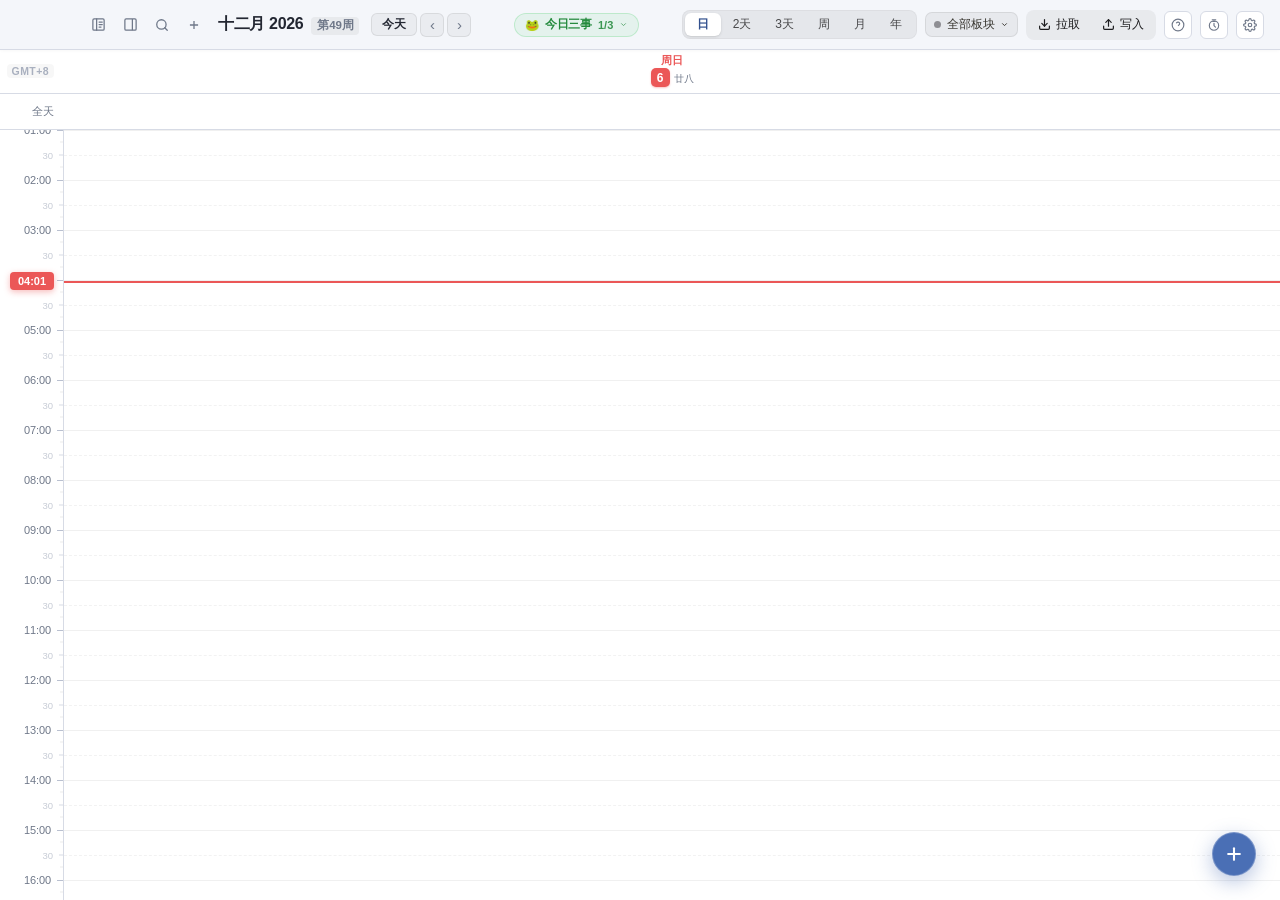
==== mac-app/index.html @ bff5a380 "feat: 重构全景工程：分设 mac-app、mobile-app 与 materials 分类素材库" ====
<!DOCTYPE html>
<html lang="zh-CN">
  <head>
    <meta charset="UTF-8" />
    <meta name="viewport" content="width=device-width, initial-scale=1.0, maximum-scale=1.0, user-scalable=no" />
    <title></title>
    <script>document.title = "";</script>
    <meta name="creative-medium" content="interactive-prototype" />
    <script>
      window.onerror = function(msg, url, line, col, error) {
        var data = { type: 'ERROR', msg: String(msg), url: url, line: line, col: col, stack: error ? error.stack : '' };
        fetch('/api/log', { method: 'POST', headers: {'Content-Type': 'application/json'}, body: JSON.stringify(data) }).catch(function(){});
      };
      console.error = (function(orig) {
        return function() {
          orig.apply(console, arguments);
          var args = Array.prototype.slice.call(arguments).map(function(a) {
            try {
              if (a instanceof Error) return a.message + " " + a.stack;
              return typeof a === 'object' ? JSON.stringify(a) : String(a);
            } catch(e) { return String(a); }
          });
          fetch('/api/log', { method: 'POST', headers: {'Content-Type': 'application/json'}, body: JSON.stringify({ type: 'CONSOLE_ERROR', args: args }) }).catch(function(){});
        };
      })(console.error);
    </script>
    <!-- 应用图标：本地 SVG，离线可用 -->
    <link rel="icon" type="image/svg+xml" href="assets/app-icon.svg" />
    <link rel="apple-touch-icon" href="assets/app-icon.svg" />
    <meta http-equiv="Cache-Control" content="no-cache, no-store, must-revalidate" />
    <meta http-equiv="Pragma" content="no-cache" />
    <meta http-equiv="Expires" content="0" />
    <!-- 离线版：使用系统字体与本地大厂开源 Phosphor 图标库，无需网络 -->
    <link rel="stylesheet" href="lib/phosphor/regular/style.css" />
    <link rel="stylesheet" href="lib/phosphor/bold/style.css" />
    <link rel="stylesheet" href="styles.css?v=20261001_1" />
  </head>
  <body>
    <div id="root">
      <div id="app-boot-loading" style="display:flex;flex-direction:column;align-items:center;justify-content:center;height:100vh;background:#fdfcf9;color:#6f7681;font-family:-apple-system,BlinkMacSystemFont,'PingFang SC','Segoe UI',Roboto,sans-serif;">
        <img src="assets/app-icon.svg" alt="" style="width:56px;height:56px;margin-bottom:12px;" />
        <div style="font-size:13px;font-weight:500;letter-spacing:0.5px;color:#555a64;">年度看板加载中...</div>
      </div>
    </div>

    <script src="lib/react.production.min.js"></script>
    <script src="lib/react-dom.production.min.js"></script>
    <script src="lib/solarlunar.min.js"></script>

    <script src="assets/board_data.js"></script>
    <script src="assets/base-upsert.js"></script>
    <script src="assets/sfx.js"></script>
    <script src="tweaks-panel.js?v=20260929_6"></script>
    <script src="dialog.js?v=20260929_6"></script>

    <script>window.TWEAK_DEFAULTS = {
  "theme": "经典蓝",
  "fontStyle": "苹方 (系统高清)",
  "colorMode": "彩色",
  "weekend": false,
  "density": "紧凑",
  "chipPos": "居中",
  "chipShow": false,
  "missed": true,
  "sfx": true,
  "zen": false,
  "realtimeSync": false
};</script>

    <script>
      /* 构建握手：离线版无需版本自愈，保留占位 */
      window.__EXPECT_BUILD = "offline";
      window.__APP_BUILD = "offline";
    </script>

    <script src="app.js?v=20261001_1"></script>
  </body>
</html>
---- mac-app/lib/phosphor/regular/style.css ----
@font-face {
  font-family: "Phosphor";
  src:
    url("./Phosphor.woff2") format("woff2"),
    url("./Phosphor.woff") format("woff"),
    url("./Phosphor.ttf") format("truetype"),
    url("./Phosphor.svg#Phosphor") format("svg");
  font-weight: normal;
  font-style: normal;
  font-display: block;
}

.ph {
  /* use !important to prevent issues with browser extensions that change fonts */
  font-family: "Phosphor" !important;
  speak: never;
  font-style: normal;
  font-weight: normal;
  font-variant: normal;
  text-transform: none;
  line-height: 1;

  /* Enable Ligatures ================ */
  letter-spacing: 0;
  -webkit-font-feature-settings: "liga";
  -moz-font-feature-settings: "liga=1";
  -moz-font-feature-settings: "liga";
  -ms-font-feature-settings: "liga" 1;
  font-feature-settings: "liga";
  -webkit-font-variant-ligatures: discretionary-ligatures;
  font-variant-ligatures: discretionary-ligatures;

  /* Better Font Rendering =========== */
  -webkit-font-smoothing: antialiased;
  -moz-osx-font-smoothing: grayscale;
}

.ph.ph-acorn:before {
  content: "\eb9a";
}
.ph.ph-address-book:before {
  content: "\e6f8";
}
.ph.ph-address-book-tabs:before {
  content: "\ee4e";
}
.ph.ph-air-traffic-control:before {
  content: "\ecd8";
}
.ph.ph-airplane:before {
  content: "\e002";
}
.ph.ph-airplane-in-flight:before {
  content: "\e4fe";
}
.ph.ph-airplane-landing:before {
  content: "\e502";
}
.ph.ph-airplane-takeoff:before {
  content: "\e504";
}
.ph.ph-airplane-taxiing:before {
  content: "\e500";
}
.ph.ph-airplane-tilt:before {
  content: "\e5d6";
}
.ph.ph-airplay:before {
  content: "\e004";
}
.ph.ph-alarm:before {
  content: "\e006";
}
.ph.ph-alien:before {
  content: "\e8a6";
}
.ph.ph-align-bottom:before {
  content: "\e506";
}
.ph.ph-align-bottom-simple:before {
  content: "\eb0c";
}
.ph.ph-align-center-horizontal:before {
  content: "\e50a";
}
.ph.ph-align-center-horizontal-simple:before {
  content: "\eb0e";
}
.ph.ph-align-center-vertical:before {
  content: "\e50c";
}
.ph.ph-align-center-vertical-simple:before {
  content: "\eb10";
}
.ph.ph-align-left:before {
  content: "\e50e";
}
.ph.ph-align-left-simple:before {
  content: "\eaee";
}
.ph.ph-align-right:before {
  content: "\e510";
}
.ph.ph-align-right-simple:before {
  content: "\eb12";
}
.ph.ph-align-top:before {
  content: "\e512";
}
.ph.ph-align-top-simple:before {
  content: "\eb14";
}
.ph.ph-amazon-logo:before {
  content: "\e96c";
}
.ph.ph-ambulance:before {
  content: "\e572";
}
.ph.ph-anchor:before {
  content: "\e514";
}
.ph.ph-anchor-simple:before {
  content: "\e5d8";
}
.ph.ph-android-logo:before {
  content: "\e008";
}
.ph.ph-angle:before {
  content: "\e7bc";
}
.ph.ph-angular-logo:before {
  content: "\eb80";
}
.ph.ph-aperture:before {
  content: "\e00a";
}
.ph.ph-app-store-logo:before {
  content: "\e974";
}
.ph.ph-app-window:before {
  content: "\e5da";
}
.ph.ph-apple-logo:before {
  content: "\e516";
}
.ph.ph-apple-podcasts-logo:before {
  content: "\eb96";
}
.ph.ph-approximate-equals:before {
  content: "\edaa";
}
.ph.ph-archive:before {
  content: "\e00c";
}
.ph.ph-armchair:before {
  content: "\e012";
}
.ph.ph-arrow-arc-left:before {
  content: "\e014";
}
.ph.ph-arrow-arc-right:before {
  content: "\e016";
}
.ph.ph-arrow-bend-double-up-left:before {
  content: "\e03a";
}
.ph.ph-arrow-bend-double-up-right:before {
  content: "\e03c";
}
.ph.ph-arrow-bend-down-left:before {
  content: "\e018";
}
.ph.ph-arrow-bend-down-right:before {
  content: "\e01a";
}
.ph.ph-arrow-bend-left-down:before {
  content: "\e01c";
}
.ph.ph-arrow-bend-left-up:before {
  content: "\e01e";
}
.ph.ph-arrow-bend-right-down:before {
  content: "\e020";
}
.ph.ph-arrow-bend-right-up:before {
  content: "\e022";
}
.ph.ph-arrow-bend-up-left:before {
  content: "\e024";
}
.ph.ph-arrow-bend-up-right:before {
  content: "\e026";
}
.ph.ph-arrow-circle-down:before {
  content: "\e028";
}
.ph.ph-arrow-circle-down-left:before {
  content: "\e02a";
}
.ph.ph-arrow-circle-down-right:before {
  content: "\e02c";
}
.ph.ph-arrow-circle-left:before {
  content: "\e05a";
}
.ph.ph-arrow-circle-right:before {
  content: "\e02e";
}
.ph.ph-arrow-circle-up:before {
  content: "\e030";
}
.ph.ph-arrow-circle-up-left:before {
  content: "\e032";
}
.ph.ph-arrow-circle-up-right:before {
  content: "\e034";
}
.ph.ph-arrow-clockwise:before {
  content: "\e036";
}
.ph.ph-arrow-counter-clockwise:before {
  content: "\e038";
}
.ph.ph-arrow-down:before {
  content: "\e03e";
}
.ph.ph-arrow-down-left:before {
  content: "\e040";
}
.ph.ph-arrow-down-right:before {
  content: "\e042";
}
.ph.ph-arrow-elbow-down-left:before {
  content: "\e044";
}
.ph.ph-arrow-elbow-down-right:before {
  content: "\e046";
}
.ph.ph-arrow-elbow-left:before {
  content: "\e048";
}
.ph.ph-arrow-elbow-left-down:before {
  content: "\e04a";
}
.ph.ph-arrow-elbow-left-up:before {
  content: "\e04c";
}
.ph.ph-arrow-elbow-right:before {
  content: "\e04e";
}
.ph.ph-arrow-elbow-right-down:before {
  content: "\e050";
}
.ph.ph-arrow-elbow-right-up:before {
  content: "\e052";
}
.ph.ph-arrow-elbow-up-left:before {
  content: "\e054";
}
.ph.ph-arrow-elbow-up-right:before {
  content: "\e056";
}
.ph.ph-arrow-fat-down:before {
  content: "\e518";
}
.ph.ph-arrow-fat-left:before {
  content: "\e51a";
}
.ph.ph-arrow-fat-line-down:before {
  content: "\e51c";
}
.ph.ph-arrow-fat-line-left:before {
  content: "\e51e";
}
.ph.ph-arrow-fat-line-right:before {
  content: "\e520";
}
.ph.ph-arrow-fat-line-up:before {
  content: "\e522";
}
.ph.ph-arrow-fat-lines-down:before {
  content: "\e524";
}
.ph.ph-arrow-fat-lines-left:before {
  content: "\e526";
}
.ph.ph-arrow-fat-lines-right:before {
  content: "\e528";
}
.ph.ph-arrow-fat-lines-up:before {
  content: "\e52a";
}
.ph.ph-arrow-fat-right:before {
  content: "\e52c";
}
.ph.ph-arrow-fat-up:before {
  content: "\e52e";
}
.ph.ph-arrow-left:before {
  content: "\e058";
}
.ph.ph-arrow-line-down:before {
  content: "\e05c";
}
.ph.ph-arrow-line-down-left:before {
  content: "\e05e";
}
.ph.ph-arrow-line-down-right:before {
  content: "\e060";
}
.ph.ph-arrow-line-left:before {
  content: "\e062";
}
.ph.ph-arrow-line-right:before {
  content: "\e064";
}
.ph.ph-arrow-line-up:before {
  content: "\e066";
}
.ph.ph-arrow-line-up-left:before {
  content: "\e068";
}
.ph.ph-arrow-line-up-right:before {
  content: "\e06a";
}
.ph.ph-arrow-right:before {
  content: "\e06c";
}
.ph.ph-arrow-square-down:before {
  content: "\e06e";
}
.ph.ph-arrow-square-down-left:before {
  content: "\e070";
}
.ph.ph-arrow-square-down-right:before {
  content: "\e072";
}
.ph.ph-arrow-square-in:before {
  content: "\e5dc";
}
.ph.ph-arrow-square-left:before {
  content: "\e074";
}
.ph.ph-arrow-square-out:before {
  content: "\e5de";
}
.ph.ph-arrow-square-right:before {
  content: "\e076";
}
.ph.ph-arrow-square-up:before {
  content: "\e078";
}
.ph.ph-arrow-square-up-left:before {
  content: "\e07a";
}
.ph.ph-arrow-square-up-right:before {
  content: "\e07c";
}
.ph.ph-arrow-u-down-left:before {
  content: "\e07e";
}
.ph.ph-arrow-u-down-right:before {
  content: "\e080";
}
.ph.ph-arrow-u-left-down:before {
  content: "\e082";
}
.ph.ph-arrow-u-left-up:before {
  content: "\e084";
}
.ph.ph-arrow-u-right-down:before {
  content: "\e086";
}
.ph.ph-arrow-u-right-up:before {
  content: "\e088";
}
.ph.ph-arrow-u-up-left:before {
  content: "\e08a";
}
.ph.ph-arrow-u-up-right:before {
  content: "\e08c";
}
.ph.ph-arrow-up:before {
  content: "\e08e";
}
.ph.ph-arrow-up-left:before {
  content: "\e090";
}
.ph.ph-arrow-up-right:before {
  content: "\e092";
}
.ph.ph-arrows-clockwise:before {
  content: "\e094";
}
.ph.ph-arrows-counter-clockwise:before {
  content: "\e096";
}
.ph.ph-arrows-down-up:before {
  content: "\e098";
}
.ph.ph-arrows-horizontal:before {
  content: "\eb06";
}
.ph.ph-arrows-in:before {
  content: "\e09a";
}
.ph.ph-arrows-in-cardinal:before {
  content: "\e09c";
}
.ph.ph-arrows-in-line-horizontal:before {
  content: "\e530";
}
.ph.ph-arrows-in-line-vertical:before {
  content: "\e532";
}
.ph.ph-arrows-in-simple:before {
  content: "\e09e";
}
.ph.ph-arrows-left-right:before {
  content: "\e0a0";
}
.ph.ph-arrows-merge:before {
  content: "\ed3e";
}
.ph.ph-arrows-out:before {
  content: "\e0a2";
}
.ph.ph-arrows-out-cardinal:before {
  content: "\e0a4";
}
.ph.ph-arrows-out-line-horizontal:before {
  content: "\e534";
}
.ph.ph-arrows-out-line-vertical:before {
  content: "\e536";
}
.ph.ph-arrows-out-simple:before {
  content: "\e0a6";
}
.ph.ph-arrows-split:before {
  content: "\ed3c";
}
.ph.ph-arrows-vertical:before {
  content: "\eb04";
}
.ph.ph-article:before {
  content: "\e0a8";
}
.ph.ph-article-medium:before {
  content: "\e5e0";
}
.ph.ph-article-ny-times:before {
  content: "\e5e2";
}
.ph.ph-asclepius:before {
  content: "\ee34";
}
.ph.ph-caduceus:before {
  content: "\ee34";
}
.ph.ph-asterisk:before {
  content: "\e0aa";
}
.ph.ph-asterisk-simple:before {
  content: "\e832";
}
.ph.ph-at:before {
  content: "\e0ac";
}
.ph.ph-atom:before {
  content: "\e5e4";
}
.ph.ph-avocado:before {
  content: "\ee04";
}
.ph.ph-axe:before {
  content: "\e9fc";
}
.ph.ph-baby:before {
  content: "\e774";
}
.ph.ph-baby-carriage:before {
  content: "\e818";
}
.ph.ph-backpack:before {
  content: "\e922";
}
.ph.ph-backspace:before {
  content: "\e0ae";
}
.ph.ph-bag:before {
  content: "\e0b0";
}
.ph.ph-bag-simple:before {
  content: "\e5e6";
}
.ph.ph-balloon:before {
  content: "\e76c";
}
.ph.ph-bandaids:before {
  content: "\e0b2";
}
.ph.ph-bank:before {
  content: "\e0b4";
}
.ph.ph-barbell:before {
  content: "\e0b6";
}
.ph.ph-barcode:before {
  content: "\e0b8";
}
.ph.ph-barn:before {
  content: "\ec72";
}
.ph.ph-barricade:before {
  content: "\e948";
}
.ph.ph-baseball:before {
  content: "\e71a";
}
.ph.ph-baseball-cap:before {
  content: "\ea28";
}
.ph.ph-baseball-helmet:before {
  content: "\ee4a";
}
.ph.ph-basket:before {
  content: "\e964";
}
.ph.ph-basketball:before {
  content: "\e724";
}
.ph.ph-bathtub:before {
  content: "\e81e";
}
.ph.ph-battery-charging:before {
  content: "\e0ba";
}
.ph.ph-battery-charging-vertical:before {
  content: "\e0bc";
}
.ph.ph-battery-empty:before {
  content: "\e0be";
}
.ph.ph-battery-full:before {
  content: "\e0c0";
}
.ph.ph-battery-high:before {
  content: "\e0c2";
}
.ph.ph-battery-low:before {
  content: "\e0c4";
}
.ph.ph-battery-medium:before {
  content: "\e0c6";
}
.ph.ph-battery-plus:before {
  content: "\e808";
}
.ph.ph-battery-plus-vertical:before {
  content: "\ec50";
}
.ph.ph-battery-vertical-empty:before {
  content: "\e7c6";
}
.ph.ph-battery-vertical-full:before {
  content: "\e7c4";
}
.ph.ph-battery-vertical-high:before {
  content: "\e7c2";
}
.ph.ph-battery-vertical-low:before {
  content: "\e7be";
}
.ph.ph-battery-vertical-medium:before {
  content: "\e7c0";
}
.ph.ph-battery-warning:before {
  content: "\e0c8";
}
.ph.ph-battery-warning-vertical:before {
  content: "\e0ca";
}
.ph.ph-beach-ball:before {
  content: "\ed24";
}
.ph.ph-beanie:before {
  content: "\ea2a";
}
.ph.ph-bed:before {
  content: "\e0cc";
}
.ph.ph-beer-bottle:before {
  content: "\e7b0";
}
.ph.ph-beer-stein:before {
  content: "\eb62";
}
.ph.ph-behance-logo:before {
  content: "\e7f4";
}
.ph.ph-bell:before {
  content: "\e0ce";
}
.ph.ph-bell-ringing:before {
  content: "\e5e8";
}
.ph.ph-bell-simple:before {
  content: "\e0d0";
}
.ph.ph-bell-simple-ringing:before {
  content: "\e5ea";
}
.ph.ph-bell-simple-slash:before {
  content: "\e0d2";
}
.ph.ph-bell-simple-z:before {
  content: "\e5ec";
}
.ph.ph-bell-slash:before {
  content: "\e0d4";
}
.ph.ph-bell-z:before {
  content: "\e5ee";
}
.ph.ph-belt:before {
  content: "\ea2c";
}
.ph.ph-bezier-curve:before {
  content: "\eb00";
}
.ph.ph-bicycle:before {
  content: "\e0d6";
}
.ph.ph-binary:before {
  content: "\ee60";
}
.ph.ph-binoculars:before {
  content: "\ea64";
}
.ph.ph-biohazard:before {
  content: "\e9e0";
}
.ph.ph-bird:before {
  content: "\e72c";
}
.ph.ph-blueprint:before {
  content: "\eda0";
}
.ph.ph-bluetooth:before {
  content: "\e0da";
}
.ph.ph-bluetooth-connected:before {
  content: "\e0dc";
}
.ph.ph-bluetooth-slash:before {
  content: "\e0de";
}
.ph.ph-bluetooth-x:before {
  content: "\e0e0";
}
.ph.ph-boat:before {
  content: "\e786";
}
.ph.ph-bomb:before {
  content: "\ee0a";
}
.ph.ph-bone:before {
  content: "\e7f2";
}
.ph.ph-book:before {
  content: "\e0e2";
}
.ph.ph-book-bookmark:before {
  content: "\e0e4";
}
.ph.ph-book-open:before {
  content: "\e0e6";
}
.ph.ph-book-open-text:before {
  content: "\e8f2";
}
.ph.ph-book-open-user:before {
  content: "\ede0";
}
.ph.ph-bookmark:before {
  content: "\e0e8";
}
.ph.ph-bookmark-simple:before {
  content: "\e0ea";
}
.ph.ph-bookmarks:before {
  content: "\e0ec";
}
.ph.ph-bookmarks-simple:before {
  content: "\e5f0";
}
.ph.ph-books:before {
  content: "\e758";
}
.ph.ph-boot:before {
  content: "\ecca";
}
.ph.ph-boules:before {
  content: "\e722";
}
.ph.ph-bounding-box:before {
  content: "\e6ce";
}
.ph.ph-bowl-food:before {
  content: "\eaa4";
}
.ph.ph-bowl-steam:before {
  content: "\e8e4";
}
.ph.ph-bowling-ball:before {
  content: "\ea34";
}
.ph.ph-box-arrow-down:before {
  content: "\e00e";
}
.ph.ph-archive-box:before {
  content: "\e00e";
}
.ph.ph-box-arrow-up:before {
  content: "\ee54";
}
.ph.ph-boxing-glove:before {
  content: "\ea36";
}
.ph.ph-brackets-angle:before {
  content: "\e862";
}
.ph.ph-brackets-curly:before {
  content: "\e860";
}
.ph.ph-brackets-round:before {
  content: "\e864";
}
.ph.ph-brackets-square:before {
  content: "\e85e";
}
.ph.ph-brain:before {
  content: "\e74e";
}
.ph.ph-brandy:before {
  content: "\e6b4";
}
.ph.ph-bread:before {
  content: "\e81c";
}
.ph.ph-bridge:before {
  content: "\ea68";
}
.ph.ph-briefcase:before {
  content: "\e0ee";
}
.ph.ph-briefcase-metal:before {
  content: "\e5f2";
}
.ph.ph-broadcast:before {
  content: "\e0f2";
}
.ph.ph-broom:before {
  content: "\ec54";
}
.ph.ph-browser:before {
  content: "\e0f4";
}
.ph.ph-browsers:before {
  content: "\e0f6";
}
.ph.ph-bug:before {
  content: "\e5f4";
}
.ph.ph-bug-beetle:before {
  content: "\e5f6";
}
.ph.ph-bug-droid:before {
  content: "\e5f8";
}
.ph.ph-building:before {
  content: "\e100";
}
.ph.ph-building-apartment:before {
  content: "\e0fe";
}
.ph.ph-building-office:before {
  content: "\e0ff";
}
.ph.ph-buildings:before {
  content: "\e102";
}
.ph.ph-bulldozer:before {
  content: "\ec6c";
}
.ph.ph-bus:before {
  content: "\e106";
}
.ph.ph-butterfly:before {
  content: "\ea6e";
}
.ph.ph-cable-car:before {
  content: "\e49c";
}
.ph.ph-cactus:before {
  content: "\e918";
}
.ph.ph-cake:before {
  content: "\e780";
}
.ph.ph-calculator:before {
  content: "\e538";
}
.ph.ph-calendar:before {
  content: "\e108";
}
.ph.ph-calendar-blank:before {
  content: "\e10a";
}
.ph.ph-calendar-check:before {
  content: "\e712";
}
.ph.ph-calendar-dot:before {
  content: "\e7b2";
}
.ph.ph-calendar-dots:before {
  content: "\e7b4";
}
.ph.ph-calendar-heart:before {
  content: "\e8b0";
}
.ph.ph-calendar-minus:before {
  content: "\ea14";
}
.ph.ph-calendar-plus:before {
  content: "\e714";
}
.ph.ph-calendar-slash:before {
  content: "\ea12";
}
.ph.ph-calendar-star:before {
  content: "\e8b2";
}
.ph.ph-calendar-x:before {
  content: "\e10c";
}
.ph.ph-call-bell:before {
  content: "\e7de";
}
.ph.ph-camera:before {
  content: "\e10e";
}
.ph.ph-camera-plus:before {
  content: "\ec58";
}
.ph.ph-camera-rotate:before {
  content: "\e7a4";
}
.ph.ph-camera-slash:before {
  content: "\e110";
}
.ph.ph-campfire:before {
  content: "\e9d8";
}
.ph.ph-car:before {
  content: "\e112";
}
.ph.ph-car-battery:before {
  content: "\ee30";
}
.ph.ph-car-profile:before {
  content: "\e8cc";
}
.ph.ph-car-simple:before {
  content: "\e114";
}
.ph.ph-cardholder:before {
  content: "\e5fa";
}
.ph.ph-cards:before {
  content: "\e0f8";
}
.ph.ph-cards-three:before {
  content: "\ee50";
}
.ph.ph-caret-circle-double-down:before {
  content: "\e116";
}
.ph.ph-caret-circle-double-left:before {
  content: "\e118";
}
.ph.ph-caret-circle-double-right:before {
  content: "\e11a";
}
.ph.ph-caret-circle-double-up:before {
  content: "\e11c";
}
.ph.ph-caret-circle-down:before {
  content: "\e11e";
}
.ph.ph-caret-circle-left:before {
  content: "\e120";
}
.ph.ph-caret-circle-right:before {
  content: "\e122";
}
.ph.ph-caret-circle-up:before {
  content: "\e124";
}
.ph.ph-caret-circle-up-down:before {
  content: "\e13e";
}
.ph.ph-caret-double-down:before {
  content: "\e126";
}
.ph.ph-caret-double-left:before {
  content: "\e128";
}
.ph.ph-caret-double-right:before {
  content: "\e12a";
}
.ph.ph-caret-double-up:before {
  content: "\e12c";
}
.ph.ph-caret-down:before {
  content: "\e136";
}
.ph.ph-caret-left:before {
  content: "\e138";
}
.ph.ph-caret-line-down:before {
  content: "\e134";
}
.ph.ph-caret-line-left:before {
  content: "\e132";
}
.ph.ph-caret-line-right:before {
  content: "\e130";
}
.ph.ph-caret-line-up:before {
  content: "\e12e";
}
.ph.ph-caret-right:before {
  content: "\e13a";
}
.ph.ph-caret-up:before {
  content: "\e13c";
}
.ph.ph-caret-up-down:before {
  content: "\e140";
}
.ph.ph-carrot:before {
  content: "\ed38";
}
.ph.ph-cash-register:before {
  content: "\ed80";
}
.ph.ph-cassette-tape:before {
  content: "\ed2e";
}
.ph.ph-castle-turret:before {
  content: "\e9d0";
}
.ph.ph-cat:before {
  content: "\e748";
}
.ph.ph-cell-signal-full:before {
  content: "\e142";
}
.ph.ph-cell-signal-high:before {
  content: "\e144";
}
.ph.ph-cell-signal-low:before {
  content: "\e146";
}
.ph.ph-cell-signal-medium:before {
  content: "\e148";
}
.ph.ph-cell-signal-none:before {
  content: "\e14a";
}
.ph.ph-cell-signal-slash:before {
  content: "\e14c";
}
.ph.ph-cell-signal-x:before {
  content: "\e14e";
}
.ph.ph-cell-tower:before {
  content: "\ebaa";
}
.ph.ph-certificate:before {
  content: "\e766";
}
.ph.ph-chair:before {
  content: "\e950";
}
.ph.ph-chalkboard:before {
  content: "\e5fc";
}
.ph.ph-chalkboard-simple:before {
  content: "\e5fe";
}
.ph.ph-chalkboard-teacher:before {
  content: "\e600";
}
.ph.ph-champagne:before {
  content: "\eaca";
}
.ph.ph-charging-station:before {
  content: "\e8d0";
}
.ph.ph-chart-bar:before {
  content: "\e150";
}
.ph.ph-chart-bar-horizontal:before {
  content: "\e152";
}
.ph.ph-chart-donut:before {
  content: "\eaa6";
}
.ph.ph-chart-line:before {
  content: "\e154";
}
.ph.ph-chart-line-down:before {
  content: "\e8b6";
}
.ph.ph-chart-line-up:before {
  content: "\e156";
}
.ph.ph-chart-pie:before {
  content: "\e158";
}
.ph.ph-chart-pie-slice:before {
  content: "\e15a";
}
.ph.ph-chart-polar:before {
  content: "\eaa8";
}
.ph.ph-chart-scatter:before {
  content: "\eaac";
}
.ph.ph-chat:before {
  content: "\e15c";
}
.ph.ph-chat-centered:before {
  content: "\e160";
}
.ph.ph-chat-centered-dots:before {
  content: "\e164";
}
.ph.ph-chat-centered-slash:before {
  content: "\e162";
}
.ph.ph-chat-centered-text:before {
  content: "\e166";
}
.ph.ph-chat-circle:before {
  content: "\e168";
}
.ph.ph-chat-circle-dots:before {
  content: "\e16c";
}
.ph.ph-chat-circle-slash:before {
  content: "\e16a";
}
.ph.ph-chat-circle-text:before {
  content: "\e16e";
}
.ph.ph-chat-dots:before {
  content: "\e170";
}
.ph.ph-chat-slash:before {
  content: "\e15e";
}
.ph.ph-chat-teardrop:before {
  content: "\e172";
}
.ph.ph-chat-teardrop-dots:before {
  content: "\e176";
}
.ph.ph-chat-teardrop-slash:before {
  content: "\e174";
}
.ph.ph-chat-teardrop-text:before {
  content: "\e178";
}
.ph.ph-chat-text:before {
  content: "\e17a";
}
.ph.ph-chats:before {
  content: "\e17c";
}
.ph.ph-chats-circle:before {
  content: "\e17e";
}
.ph.ph-chats-teardrop:before {
  content: "\e180";
}
.ph.ph-check:before {
  content: "\e182";
}
.ph.ph-check-circle:before {
  content: "\e184";
}
.ph.ph-check-fat:before {
  content: "\eba6";
}
.ph.ph-check-square:before {
  content: "\e186";
}
.ph.ph-check-square-offset:before {
  content: "\e188";
}
.ph.ph-checkerboard:before {
  content: "\e8c4";
}
.ph.ph-checks:before {
  content: "\e53a";
}
.ph.ph-cheers:before {
  content: "\ea4a";
}
.ph.ph-cheese:before {
  content: "\e9fe";
}
.ph.ph-chef-hat:before {
  content: "\ed8e";
}
.ph.ph-cherries:before {
  content: "\e830";
}
.ph.ph-church:before {
  content: "\ecea";
}
.ph.ph-cigarette:before {
  content: "\ed90";
}
.ph.ph-cigarette-slash:before {
  content: "\ed92";
}
.ph.ph-circle:before {
  content: "\e18a";
}
.ph.ph-circle-dashed:before {
  content: "\e602";
}
.ph.ph-circle-half:before {
  content: "\e18c";
}
.ph.ph-circle-half-tilt:before {
  content: "\e18e";
}
.ph.ph-circle-notch:before {
  content: "\eb44";
}
.ph.ph-circles-four:before {
  content: "\e190";
}
.ph.ph-circles-three:before {
  content: "\e192";
}
.ph.ph-circles-three-plus:before {
  content: "\e194";
}
.ph.ph-circuitry:before {
  content: "\e9c2";
}
.ph.ph-city:before {
  content: "\ea6a";
}
.ph.ph-clipboard:before {
  content: "\e196";
}
.ph.ph-clipboard-text:before {
  content: "\e198";
}
.ph.ph-clock:before {
  content: "\e19a";
}
.ph.ph-clock-afternoon:before {
  content: "\e19c";
}
.ph.ph-clock-clockwise:before {
  content: "\e19e";
}
.ph.ph-clock-countdown:before {
  content: "\ed2c";
}
.ph.ph-clock-counter-clockwise:before {
  content: "\e1a0";
}
.ph.ph-clock-user:before {
  content: "\edec";
}
.ph.ph-closed-captioning:before {
  content: "\e1a4";
}
.ph.ph-cloud:before {
  content: "\e1aa";
}
.ph.ph-cloud-arrow-down:before {
  content: "\e1ac";
}
.ph.ph-cloud-arrow-up:before {
  content: "\e1ae";
}
.ph.ph-cloud-check:before {
  content: "\e1b0";
}
.ph.ph-cloud-fog:before {
  content: "\e53c";
}
.ph.ph-cloud-lightning:before {
  content: "\e1b2";
}
.ph.ph-cloud-moon:before {
  content: "\e53e";
}
.ph.ph-cloud-rain:before {
  content: "\e1b4";
}
.ph.ph-cloud-slash:before {
  content: "\e1b6";
}
.ph.ph-cloud-snow:before {
  content: "\e1b8";
}
.ph.ph-cloud-sun:before {
  content: "\e540";
}
.ph.ph-cloud-warning:before {
  content: "\ea98";
}
.ph.ph-cloud-x:before {
  content: "\ea96";
}
.ph.ph-clover:before {
  content: "\edc8";
}
.ph.ph-club:before {
  content: "\e1ba";
}
.ph.ph-coat-hanger:before {
  content: "\e7fe";
}
.ph.ph-coda-logo:before {
  content: "\e7ce";
}
.ph.ph-code:before {
  content: "\e1bc";
}
.ph.ph-code-block:before {
  content: "\eafe";
}
.ph.ph-code-simple:before {
  content: "\e1be";
}
.ph.ph-codepen-logo:before {
  content: "\e978";
}
.ph.ph-codesandbox-logo:before {
  content: "\ea06";
}
.ph.ph-coffee:before {
  content: "\e1c2";
}
.ph.ph-coffee-bean:before {
  content: "\e1c0";
}
.ph.ph-coin:before {
  content: "\e60e";
}
.ph.ph-coin-vertical:before {
  content: "\eb48";
}
.ph.ph-coins:before {
  content: "\e78e";
}
.ph.ph-columns:before {
  content: "\e546";
}
.ph.ph-columns-plus-left:before {
  content: "\e544";
}
.ph.ph-columns-plus-right:before {
  content: "\e542";
}
.ph.ph-command:before {
  content: "\e1c4";
}
.ph.ph-compass:before {
  content: "\e1c8";
}
.ph.ph-compass-rose:before {
  content: "\e1c6";
}
.ph.ph-compass-tool:before {
  content: "\ea0e";
}
.ph.ph-computer-tower:before {
  content: "\e548";
}
.ph.ph-confetti:before {
  content: "\e81a";
}
.ph.ph-contactless-payment:before {
  content: "\ed42";
}
.ph.ph-control:before {
  content: "\eca6";
}
.ph.ph-cookie:before {
  content: "\e6ca";
}
.ph.ph-cooking-pot:before {
  content: "\e764";
}
.ph.ph-copy:before {
  content: "\e1ca";
}
.ph.ph-copy-simple:before {
  content: "\e1cc";
}
.ph.ph-copyleft:before {
  content: "\e86a";
}
.ph.ph-copyright:before {
  content: "\e54a";
}
.ph.ph-corners-in:before {
  content: "\e1ce";
}
.ph.ph-corners-out:before {
  content: "\e1d0";
}
.ph.ph-couch:before {
  content: "\e7f6";
}
.ph.ph-court-basketball:before {
  content: "\ee36";
}
.ph.ph-cow:before {
  content: "\eabe";
}
.ph.ph-cowboy-hat:before {
  content: "\ed12";
}
.ph.ph-cpu:before {
  content: "\e610";
}
.ph.ph-crane:before {
  content: "\ed48";
}
.ph.ph-crane-tower:before {
  content: "\ed49";
}
.ph.ph-credit-card:before {
  content: "\e1d2";
}
.ph.ph-cricket:before {
  content: "\ee12";
}
.ph.ph-crop:before {
  content: "\e1d4";
}
.ph.ph-cross:before {
  content: "\e8a0";
}
.ph.ph-crosshair:before {
  content: "\e1d6";
}
.ph.ph-crosshair-simple:before {
  content: "\e1d8";
}
.ph.ph-crown:before {
  content: "\e614";
}
.ph.ph-crown-cross:before {
  content: "\ee5e";
}
.ph.ph-crown-simple:before {
  content: "\e616";
}
.ph.ph-cube:before {
  content: "\e1da";
}
.ph.ph-cube-focus:before {
  content: "\ed0a";
}
.ph.ph-cube-transparent:before {
  content: "\ec7c";
}
.ph.ph-currency-btc:before {
  content: "\e618";
}
.ph.ph-currency-circle-dollar:before {
  content: "\e54c";
}
.ph.ph-currency-cny:before {
  content: "\e54e";
}
.ph.ph-currency-dollar:before {
  content: "\e550";
}
.ph.ph-currency-dollar-simple:before {
  content: "\e552";
}
.ph.ph-currency-eth:before {
  content: "\eada";
}
.ph.ph-currency-eur:before {
  content: "\e554";
}
.ph.ph-currency-gbp:before {
  content: "\e556";
}
.ph.ph-currency-inr:before {
  content: "\e558";
}
.ph.ph-currency-jpy:before {
  content: "\e55a";
}
.ph.ph-currency-krw:before {
  content: "\e55c";
}
.ph.ph-currency-kzt:before {
  content: "\ec4c";
}
.ph.ph-currency-ngn:before {
  content: "\eb52";
}
.ph.ph-currency-rub:before {
  content: "\e55e";
}
.ph.ph-cursor:before {
  content: "\e1dc";
}
.ph.ph-cursor-click:before {
  content: "\e7c8";
}
.ph.ph-cursor-text:before {
  content: "\e7d8";
}
.ph.ph-cylinder:before {
  content: "\e8fc";
}
.ph.ph-database:before {
  content: "\e1de";
}
.ph.ph-desk:before {
  content: "\ed16";
}
.ph.ph-desktop:before {
  content: "\e560";
}
.ph.ph-desktop-tower:before {
  content: "\e562";
}
.ph.ph-detective:before {
  content: "\e83e";
}
.ph.ph-dev-to-logo:before {
  content: "\ed0e";
}
.ph.ph-device-mobile:before {
  content: "\e1e0";
}
.ph.ph-device-mobile-camera:before {
  content: "\e1e2";
}
.ph.ph-device-mobile-slash:before {
  content: "\ee46";
}
.ph.ph-device-mobile-speaker:before {
  content: "\e1e4";
}
.ph.ph-device-rotate:before {
  content: "\edf2";
}
.ph.ph-device-tablet:before {
  content: "\e1e6";
}
.ph.ph-device-tablet-camera:before {
  content: "\e1e8";
}
.ph.ph-device-tablet-speaker:before {
  content: "\e1ea";
}
.ph.ph-devices:before {
  content: "\eba4";
}
.ph.ph-diamond:before {
  content: "\e1ec";
}
.ph.ph-diamonds-four:before {
  content: "\e8f4";
}
.ph.ph-dice-five:before {
  content: "\e1ee";
}
.ph.ph-dice-four:before {
  content: "\e1f0";
}
.ph.ph-dice-one:before {
  content: "\e1f2";
}
.ph.ph-dice-six:before {
  content: "\e1f4";
}
.ph.ph-dice-three:before {
  content: "\e1f6";
}
.ph.ph-dice-two:before {
  content: "\e1f8";
}
.ph.ph-disc:before {
  content: "\e564";
}
.ph.ph-disco-ball:before {
  content: "\ed98";
}
.ph.ph-discord-logo:before {
  content: "\e61a";
}
.ph.ph-divide:before {
  content: "\e1fa";
}
.ph.ph-dna:before {
  content: "\e924";
}
.ph.ph-dog:before {
  content: "\e74a";
}
.ph.ph-door:before {
  content: "\e61c";
}
.ph.ph-door-open:before {
  content: "\e7e6";
}
.ph.ph-dot:before {
  content: "\ecde";
}
.ph.ph-dot-outline:before {
  content: "\ece0";
}
.ph.ph-dots-nine:before {
  content: "\e1fc";
}
.ph.ph-dots-six:before {
  content: "\e794";
}
.ph.ph-dots-six-vertical:before {
  content: "\eae2";
}
.ph.ph-dots-three:before {
  content: "\e1fe";
}
.ph.ph-dots-three-circle:before {
  content: "\e200";
}
.ph.ph-dots-three-circle-vertical:before {
  content: "\e202";
}
.ph.ph-dots-three-outline:before {
  content: "\e204";
}
.ph.ph-dots-three-outline-vertical:before {
  content: "\e206";
}
.ph.ph-dots-three-vertical:before {
  content: "\e208";
}
.ph.ph-download:before {
  content: "\e20a";
}
.ph.ph-download-simple:before {
  content: "\e20c";
}
.ph.ph-dress:before {
  content: "\ea7e";
}
.ph.ph-dresser:before {
  content: "\e94e";
}
.ph.ph-dribbble-logo:before {
  content: "\e20e";
}
.ph.ph-drone:before {
  content: "\ed74";
}
.ph.ph-drop:before {
  content: "\e210";
}
.ph.ph-drop-half:before {
  content: "\e566";
}
.ph.ph-drop-half-bottom:before {
  content: "\eb40";
}
.ph.ph-drop-simple:before {
  content: "\ee32";
}
.ph.ph-drop-slash:before {
  content: "\e954";
}
.ph.ph-dropbox-logo:before {
  content: "\e7d0";
}
.ph.ph-ear:before {
  content: "\e70c";
}
.ph.ph-ear-slash:before {
  content: "\e70e";
}
.ph.ph-egg:before {
  content: "\e812";
}
.ph.ph-egg-crack:before {
  content: "\eb64";
}
.ph.ph-eject:before {
  content: "\e212";
}
.ph.ph-eject-simple:before {
  content: "\e6ae";
}
.ph.ph-elevator:before {
  content: "\ecc0";
}
.ph.ph-empty:before {
  content: "\edbc";
}
.ph.ph-engine:before {
  content: "\ea80";
}
.ph.ph-envelope:before {
  content: "\e214";
}
.ph.ph-envelope-open:before {
  content: "\e216";
}
.ph.ph-envelope-simple:before {
  content: "\e218";
}
.ph.ph-envelope-simple-open:before {
  content: "\e21a";
}
.ph.ph-equalizer:before {
  content: "\ebbc";
}
.ph.ph-equals:before {
  content: "\e21c";
}
.ph.ph-eraser:before {
  content: "\e21e";
}
.ph.ph-escalator-down:before {
  content: "\ecba";
}
.ph.ph-escalator-up:before {
  content: "\ecbc";
}
.ph.ph-exam:before {
  content: "\e742";
}
.ph.ph-exclamation-mark:before {
  content: "\ee44";
}
.ph.ph-exclude:before {
  content: "\e882";
}
.ph.ph-exclude-square:before {
  content: "\e880";
}
.ph.ph-export:before {
  content: "\eaf0";
}
.ph.ph-eye:before {
  content: "\e220";
}
.ph.ph-eye-closed:before {
  content: "\e222";
}
.ph.ph-eye-slash:before {
  content: "\e224";
}
.ph.ph-eyedropper:before {
  content: "\e568";
}
.ph.ph-eyedropper-sample:before {
  content: "\eac4";
}
.ph.ph-eyeglasses:before {
  content: "\e7ba";
}
.ph.ph-eyes:before {
  content: "\ee5c";
}
.ph.ph-face-mask:before {
  content: "\e56a";
}
.ph.ph-facebook-logo:before {
  content: "\e226";
}
.ph.ph-factory:before {
  content: "\e760";
}
.ph.ph-faders:before {
  content: "\e228";
}
.ph.ph-faders-horizontal:before {
  content: "\e22a";
}
.ph.ph-fallout-shelter:before {
  content: "\e9de";
}
.ph.ph-fan:before {
  content: "\e9f2";
}
.ph.ph-farm:before {
  content: "\ec70";
}
.ph.ph-fast-forward:before {
  content: "\e6a6";
}
.ph.ph-fast-forward-circle:before {
  content: "\e22c";
}
.ph.ph-feather:before {
  content: "\e9c0";
}
.ph.ph-fediverse-logo:before {
  content: "\ed66";
}
.ph.ph-figma-logo:before {
  content: "\e22e";
}
.ph.ph-file:before {
  content: "\e230";
}
.ph.ph-file-archive:before {
  content: "\eb2a";
}
.ph.ph-file-arrow-down:before {
  content: "\e232";
}
.ph.ph-file-arrow-up:before {
  content: "\e61e";
}
.ph.ph-file-audio:before {
  content: "\ea20";
}
.ph.ph-file-c:before {
  content: "\eb32";
}
.ph.ph-file-c-sharp:before {
  content: "\eb30";
}
.ph.ph-file-cloud:before {
  content: "\e95e";
}
.ph.ph-file-code:before {
  content: "\e914";
}
.ph.ph-file-cpp:before {
  content: "\eb2e";
}
.ph.ph-file-css:before {
  content: "\eb34";
}
.ph.ph-file-csv:before {
  content: "\eb1c";
}
.ph.ph-file-dashed:before {
  content: "\e704";
}
.ph.ph-file-dotted:before {
  content: "\e704";
}
.ph.ph-file-doc:before {
  content: "\eb1e";
}
.ph.ph-file-html:before {
  content: "\eb38";
}
.ph.ph-file-image:before {
  content: "\ea24";
}
.ph.ph-file-ini:before {
  content: "\eb33";
}
.ph.ph-file-jpg:before {
  content: "\eb1a";
}
.ph.ph-file-js:before {
  content: "\eb24";
}
.ph.ph-file-jsx:before {
  content: "\eb3a";
}
.ph.ph-file-lock:before {
  content: "\e95c";
}
.ph.ph-file-magnifying-glass:before {
  content: "\e238";
}
.ph.ph-file-search:before {
  content: "\e238";
}
.ph.ph-file-md:before {
  content: "\ed50";
}
.ph.ph-file-minus:before {
  content: "\e234";
}
.ph.ph-file-pdf:before {
  content: "\e702";
}
.ph.ph-file-plus:before {
  content: "\e236";
}
.ph.ph-file-png:before {
  content: "\eb18";
}
.ph.ph-file-ppt:before {
  content: "\eb20";
}
.ph.ph-file-py:before {
  content: "\eb2c";
}
.ph.ph-file-rs:before {
  content: "\eb28";
}
.ph.ph-file-sql:before {
  content: "\ed4e";
}
.ph.ph-file-svg:before {
  content: "\ed08";
}
.ph.ph-file-text:before {
  content: "\e23a";
}
.ph.ph-file-ts:before {
  content: "\eb26";
}
.ph.ph-file-tsx:before {
  content: "\eb3c";
}
.ph.ph-file-txt:before {
  content: "\eb35";
}
.ph.ph-file-video:before {
  content: "\ea22";
}
.ph.ph-file-vue:before {
  content: "\eb3e";
}
.ph.ph-file-x:before {
  content: "\e23c";
}
.ph.ph-file-xls:before {
  content: "\eb22";
}
.ph.ph-file-zip:before {
  content: "\e958";
}
.ph.ph-files:before {
  content: "\e710";
}
.ph.ph-film-reel:before {
  content: "\e8c0";
}
.ph.ph-film-script:before {
  content: "\eb50";
}
.ph.ph-film-slate:before {
  content: "\e8c2";
}
.ph.ph-film-strip:before {
  content: "\e792";
}
.ph.ph-fingerprint:before {
  content: "\e23e";
}
.ph.ph-fingerprint-simple:before {
  content: "\e240";
}
.ph.ph-finn-the-human:before {
  content: "\e56c";
}
.ph.ph-fire:before {
  content: "\e242";
}
.ph.ph-fire-extinguisher:before {
  content: "\e9e8";
}
.ph.ph-fire-simple:before {
  content: "\e620";
}
.ph.ph-fire-truck:before {
  content: "\e574";
}
.ph.ph-first-aid:before {
  content: "\e56e";
}
.ph.ph-first-aid-kit:before {
  content: "\e570";
}
.ph.ph-fish:before {
  content: "\e728";
}
.ph.ph-fish-simple:before {
  content: "\e72a";
}
.ph.ph-flag:before {
  content: "\e244";
}
.ph.ph-flag-banner:before {
  content: "\e622";
}
.ph.ph-flag-banner-fold:before {
  content: "\ecf2";
}
.ph.ph-flag-checkered:before {
  content: "\ea38";
}
.ph.ph-flag-pennant:before {
  content: "\ecf0";
}
.ph.ph-flame:before {
  content: "\e624";
}
.ph.ph-flashlight:before {
  content: "\e246";
}
.ph.ph-flask:before {
  content: "\e79e";
}
.ph.ph-flip-horizontal:before {
  content: "\ed6a";
}
.ph.ph-flip-vertical:before {
  content: "\ed6c";
}
.ph.ph-floppy-disk:before {
  content: "\e248";
}
.ph.ph-floppy-disk-back:before {
  content: "\eaf4";
}
.ph.ph-flow-arrow:before {
  content: "\e6ec";
}
.ph.ph-flower:before {
  content: "\e75e";
}
.ph.ph-flower-lotus:before {
  content: "\e6cc";
}
.ph.ph-flower-tulip:before {
  content: "\eacc";
}
.ph.ph-flying-saucer:before {
  content: "\eb4a";
}
.ph.ph-folder:before {
  content: "\e24a";
}
.ph.ph-folder-notch:before {
  content: "\e24a";
}
.ph.ph-folder-dashed:before {
  content: "\e8f8";
}
.ph.ph-folder-dotted:before {
  content: "\e8f8";
}
.ph.ph-folder-lock:before {
  content: "\ea3c";
}
.ph.ph-folder-minus:before {
  content: "\e254";
}
.ph.ph-folder-notch-minus:before {
  content: "\e254";
}
.ph.ph-folder-open:before {
  content: "\e256";
}
.ph.ph-folder-notch-open:before {
  content: "\e256";
}
.ph.ph-folder-plus:before {
  content: "\e258";
}
.ph.ph-folder-notch-plus:before {
  content: "\e258";
}
.ph.ph-folder-simple:before {
  content: "\e25a";
}
.ph.ph-folder-simple-dashed:before {
  content: "\ec2a";
}
.ph.ph-folder-simple-dotted:before {
  content: "\ec2a";
}
.ph.ph-folder-simple-lock:before {
  content: "\eb5e";
}
.ph.ph-folder-simple-minus:before {
  content: "\e25c";
}
.ph.ph-folder-simple-plus:before {
  content: "\e25e";
}
.ph.ph-folder-simple-star:before {
  content: "\ec2e";
}
.ph.ph-folder-simple-user:before {
  content: "\eb60";
}
.ph.ph-folder-star:before {
  content: "\ea86";
}
.ph.ph-folder-user:before {
  content: "\eb46";
}
.ph.ph-folders:before {
  content: "\e260";
}
.ph.ph-football:before {
  content: "\e718";
}
.ph.ph-football-helmet:before {
  content: "\ee4c";
}
.ph.ph-footprints:before {
  content: "\ea88";
}
.ph.ph-fork-knife:before {
  content: "\e262";
}
.ph.ph-four-k:before {
  content: "\ea5c";
}
.ph.ph-frame-corners:before {
  content: "\e626";
}
.ph.ph-framer-logo:before {
  content: "\e264";
}
.ph.ph-function:before {
  content: "\ebe4";
}
.ph.ph-funnel:before {
  content: "\e266";
}
.ph.ph-funnel-simple:before {
  content: "\e268";
}
.ph.ph-funnel-simple-x:before {
  content: "\e26a";
}
.ph.ph-funnel-x:before {
  content: "\e26c";
}
.ph.ph-game-controller:before {
  content: "\e26e";
}
.ph.ph-garage:before {
  content: "\ecd6";
}
.ph.ph-gas-can:before {
  content: "\e8ce";
}
.ph.ph-gas-pump:before {
  content: "\e768";
}
.ph.ph-gauge:before {
  content: "\e628";
}
.ph.ph-gavel:before {
  content: "\ea32";
}
.ph.ph-gear:before {
  content: "\e270";
}
.ph.ph-gear-fine:before {
  content: "\e87c";
}
.ph.ph-gear-six:before {
  content: "\e272";
}
.ph.ph-gender-female:before {
  content: "\e6e0";
}
.ph.ph-gender-intersex:before {
  content: "\e6e6";
}
.ph.ph-gender-male:before {
  content: "\e6e2";
}
.ph.ph-gender-neuter:before {
  content: "\e6ea";
}
.ph.ph-gender-nonbinary:before {
  content: "\e6e4";
}
.ph.ph-gender-transgender:before {
  content: "\e6e8";
}
.ph.ph-ghost:before {
  content: "\e62a";
}
.ph.ph-gif:before {
  content: "\e274";
}
.ph.ph-gift:before {
  content: "\e276";
}
.ph.ph-git-branch:before {
  content: "\e278";
}
.ph.ph-git-commit:before {
  content: "\e27a";
}
.ph.ph-git-diff:before {
  content: "\e27c";
}
.ph.ph-git-fork:before {
  content: "\e27e";
}
.ph.ph-git-merge:before {
  content: "\e280";
}
.ph.ph-git-pull-request:before {
  content: "\e282";
}
.ph.ph-github-logo:before {
  content: "\e576";
}
.ph.ph-gitlab-logo:before {
  content: "\e694";
}
.ph.ph-gitlab-logo-simple:before {
  content: "\e696";
}
.ph.ph-globe:before {
  content: "\e288";
}
.ph.ph-globe-hemisphere-east:before {
  content: "\e28a";
}
.ph.ph-globe-hemisphere-west:before {
  content: "\e28c";
}
.ph.ph-globe-simple:before {
  content: "\e28e";
}
.ph.ph-globe-simple-x:before {
  content: "\e284";
}
.ph.ph-globe-stand:before {
  content: "\e290";
}
.ph.ph-globe-x:before {
  content: "\e286";
}
.ph.ph-goggles:before {
  content: "\ecb4";
}
.ph.ph-golf:before {
  content: "\ea3e";
}
.ph.ph-goodreads-logo:before {
  content: "\ed10";
}
.ph.ph-google-cardboard-logo:before {
  content: "\e7b6";
}
.ph.ph-google-chrome-logo:before {
  content: "\e976";
}
.ph.ph-google-drive-logo:before {
  content: "\e8f6";
}
.ph.ph-google-logo:before {
  content: "\e292";
}
.ph.ph-google-photos-logo:before {
  content: "\eb92";
}
.ph.ph-google-play-logo:before {
  content: "\e294";
}
.ph.ph-google-podcasts-logo:before {
  content: "\eb94";
}
.ph.ph-gps:before {
  content: "\edd8";
}
.ph.ph-gps-fix:before {
  content: "\edd6";
}
.ph.ph-gps-slash:before {
  content: "\edd4";
}
.ph.ph-gradient:before {
  content: "\eb42";
}
.ph.ph-graduation-cap:before {
  content: "\e62c";
}
.ph.ph-grains:before {
  content: "\ec68";
}
.ph.ph-grains-slash:before {
  content: "\ec6a";
}
.ph.ph-graph:before {
  content: "\eb58";
}
.ph.ph-graphics-card:before {
  content: "\e612";
}
.ph.ph-greater-than:before {
  content: "\edc4";
}
.ph.ph-greater-than-or-equal:before {
  content: "\eda2";
}
.ph.ph-grid-four:before {
  content: "\e296";
}
.ph.ph-grid-nine:before {
  content: "\ec8c";
}
.ph.ph-guitar:before {
  content: "\ea8a";
}
.ph.ph-hair-dryer:before {
  content: "\ea66";
}
.ph.ph-hamburger:before {
  content: "\e790";
}
.ph.ph-hammer:before {
  content: "\e80e";
}
.ph.ph-hand:before {
  content: "\e298";
}
.ph.ph-hand-arrow-down:before {
  content: "\ea4e";
}
.ph.ph-hand-arrow-up:before {
  content: "\ee5a";
}
.ph.ph-hand-coins:before {
  content: "\ea8c";
}
.ph.ph-hand-deposit:before {
  content: "\ee82";
}
.ph.ph-hand-eye:before {
  content: "\ea4c";
}
.ph.ph-hand-fist:before {
  content: "\e57a";
}
.ph.ph-hand-grabbing:before {
  content: "\e57c";
}
.ph.ph-hand-heart:before {
  content: "\e810";
}
.ph.ph-hand-palm:before {
  content: "\e57e";
}
.ph.ph-hand-peace:before {
  content: "\e7cc";
}
.ph.ph-hand-pointing:before {
  content: "\e29a";
}
.ph.ph-hand-soap:before {
  content: "\e630";
}
.ph.ph-hand-swipe-left:before {
  content: "\ec94";
}
.ph.ph-hand-swipe-right:before {
  content: "\ec92";
}
.ph.ph-hand-tap:before {
  content: "\ec90";
}
.ph.ph-hand-waving:before {
  content: "\e580";
}
.ph.ph-hand-withdraw:before {
  content: "\ee80";
}
.ph.ph-handbag:before {
  content: "\e29c";
}
.ph.ph-handbag-simple:before {
  content: "\e62e";
}
.ph.ph-hands-clapping:before {
  content: "\e6a0";
}
.ph.ph-hands-praying:before {
  content: "\ecc8";
}
.ph.ph-handshake:before {
  content: "\e582";
}
.ph.ph-hard-drive:before {
  content: "\e29e";
}
.ph.ph-hard-drives:before {
  content: "\e2a0";
}
.ph.ph-hard-hat:before {
  content: "\ed46";
}
.ph.ph-hash:before {
  content: "\e2a2";
}
.ph.ph-hash-straight:before {
  content: "\e2a4";
}
.ph.ph-head-circuit:before {
  content: "\e7d4";
}
.ph.ph-headlights:before {
  content: "\e6fe";
}
.ph.ph-headphones:before {
  content: "\e2a6";
}
.ph.ph-headset:before {
  content: "\e584";
}
.ph.ph-heart:before {
  content: "\e2a8";
}
.ph.ph-heart-break:before {
  content: "\ebe8";
}
.ph.ph-heart-half:before {
  content: "\ec48";
}
.ph.ph-heart-straight:before {
  content: "\e2aa";
}
.ph.ph-heart-straight-break:before {
  content: "\eb98";
}
.ph.ph-heartbeat:before {
  content: "\e2ac";
}
.ph.ph-hexagon:before {
  content: "\e2ae";
}
.ph.ph-high-definition:before {
  content: "\ea8e";
}
.ph.ph-high-heel:before {
  content: "\e8e8";
}
.ph.ph-highlighter:before {
  content: "\ec76";
}
.ph.ph-highlighter-circle:before {
  content: "\e632";
}
.ph.ph-hockey:before {
  content: "\ec86";
}
.ph.ph-hoodie:before {
  content: "\ecd0";
}
.ph.ph-horse:before {
  content: "\e2b0";
}
.ph.ph-hospital:before {
  content: "\e844";
}
.ph.ph-hourglass:before {
  content: "\e2b2";
}
.ph.ph-hourglass-high:before {
  content: "\e2b4";
}
.ph.ph-hourglass-low:before {
  content: "\e2b6";
}
.ph.ph-hourglass-medium:before {
  content: "\e2b8";
}
.ph.ph-hourglass-simple:before {
  content: "\e2ba";
}
.ph.ph-hourglass-simple-high:before {
  content: "\e2bc";
}
.ph.ph-hourglass-simple-low:before {
  content: "\e2be";
}
.ph.ph-hourglass-simple-medium:before {
  content: "\e2c0";
}
.ph.ph-house:before {
  content: "\e2c2";
}
.ph.ph-house-line:before {
  content: "\e2c4";
}
.ph.ph-house-simple:before {
  content: "\e2c6";
}
.ph.ph-hurricane:before {
  content: "\e88e";
}
.ph.ph-ice-cream:before {
  content: "\e804";
}
.ph.ph-identification-badge:before {
  content: "\e6f6";
}
.ph.ph-identification-card:before {
  content: "\e2c8";
}
.ph.ph-image:before {
  content: "\e2ca";
}
.ph.ph-image-broken:before {
  content: "\e7a8";
}
.ph.ph-image-square:before {
  content: "\e2cc";
}
.ph.ph-images:before {
  content: "\e836";
}
.ph.ph-images-square:before {
  content: "\e834";
}
.ph.ph-infinity:before {
  content: "\e634";
}
.ph.ph-lemniscate:before {
  content: "\e634";
}
.ph.ph-info:before {
  content: "\e2ce";
}
.ph.ph-instagram-logo:before {
  content: "\e2d0";
}
.ph.ph-intersect:before {
  content: "\e2d2";
}
.ph.ph-intersect-square:before {
  content: "\e87a";
}
.ph.ph-intersect-three:before {
  content: "\ecc4";
}
.ph.ph-intersection:before {
  content: "\edba";
}
.ph.ph-invoice:before {
  content: "\ee42";
}
.ph.ph-island:before {
  content: "\ee06";
}
.ph.ph-jar:before {
  content: "\e7e0";
}
.ph.ph-jar-label:before {
  content: "\e7e1";
}
.ph.ph-jeep:before {
  content: "\e2d4";
}
.ph.ph-joystick:before {
  content: "\ea5e";
}
.ph.ph-kanban:before {
  content: "\eb54";
}
.ph.ph-key:before {
  content: "\e2d6";
}
.ph.ph-key-return:before {
  content: "\e782";
}
.ph.ph-keyboard:before {
  content: "\e2d8";
}
.ph.ph-keyhole:before {
  content: "\ea78";
}
.ph.ph-knife:before {
  content: "\e636";
}
.ph.ph-ladder:before {
  content: "\e9e4";
}
.ph.ph-ladder-simple:before {
  content: "\ec26";
}
.ph.ph-lamp:before {
  content: "\e638";
}
.ph.ph-lamp-pendant:before {
  content: "\ee2e";
}
.ph.ph-laptop:before {
  content: "\e586";
}
.ph.ph-lasso:before {
  content: "\edc6";
}
.ph.ph-lastfm-logo:before {
  content: "\e842";
}
.ph.ph-layout:before {
  content: "\e6d6";
}
.ph.ph-leaf:before {
  content: "\e2da";
}
.ph.ph-lectern:before {
  content: "\e95a";
}
.ph.ph-lego:before {
  content: "\e8c6";
}
.ph.ph-lego-smiley:before {
  content: "\e8c7";
}
.ph.ph-less-than:before {
  content: "\edac";
}
.ph.ph-less-than-or-equal:before {
  content: "\eda4";
}
.ph.ph-letter-circle-h:before {
  content: "\ebf8";
}
.ph.ph-letter-circle-p:before {
  content: "\ec08";
}
.ph.ph-letter-circle-v:before {
  content: "\ec14";
}
.ph.ph-lifebuoy:before {
  content: "\e63a";
}
.ph.ph-lightbulb:before {
  content: "\e2dc";
}
.ph.ph-lightbulb-filament:before {
  content: "\e63c";
}
.ph.ph-lighthouse:before {
  content: "\e9f6";
}
.ph.ph-lightning:before {
  content: "\e2de";
}
.ph.ph-lightning-a:before {
  content: "\ea84";
}
.ph.ph-lightning-slash:before {
  content: "\e2e0";
}
.ph.ph-line-segment:before {
  content: "\e6d2";
}
.ph.ph-line-segments:before {
  content: "\e6d4";
}
.ph.ph-line-vertical:before {
  content: "\ed70";
}
.ph.ph-link:before {
  content: "\e2e2";
}
.ph.ph-link-break:before {
  content: "\e2e4";
}
.ph.ph-link-simple:before {
  content: "\e2e6";
}
.ph.ph-link-simple-break:before {
  content: "\e2e8";
}
.ph.ph-link-simple-horizontal:before {
  content: "\e2ea";
}
.ph.ph-link-simple-horizontal-break:before {
  content: "\e2ec";
}
.ph.ph-linkedin-logo:before {
  content: "\e2ee";
}
.ph.ph-linktree-logo:before {
  content: "\edee";
}
.ph.ph-linux-logo:before {
  content: "\eb02";
}
.ph.ph-list:before {
  content: "\e2f0";
}
.ph.ph-list-bullets:before {
  content: "\e2f2";
}
.ph.ph-list-checks:before {
  content: "\eadc";
}
.ph.ph-list-dashes:before {
  content: "\e2f4";
}
.ph.ph-list-heart:before {
  content: "\ebde";
}
.ph.ph-list-magnifying-glass:before {
  content: "\ebe0";
}
.ph.ph-list-numbers:before {
  content: "\e2f6";
}
.ph.ph-list-plus:before {
  content: "\e2f8";
}
.ph.ph-list-star:before {
  content: "\ebdc";
}
.ph.ph-lock:before {
  content: "\e2fa";
}
.ph.ph-lock-key:before {
  content: "\e2fe";
}
.ph.ph-lock-key-open:before {
  content: "\e300";
}
.ph.ph-lock-laminated:before {
  content: "\e302";
}
.ph.ph-lock-laminated-open:before {
  content: "\e304";
}
.ph.ph-lock-open:before {
  content: "\e306";
}
.ph.ph-lock-simple:before {
  content: "\e308";
}
.ph.ph-lock-simple-open:before {
  content: "\e30a";
}
.ph.ph-lockers:before {
  content: "\ecb8";
}
.ph.ph-log:before {
  content: "\ed82";
}
.ph.ph-magic-wand:before {
  content: "\e6b6";
}
.ph.ph-magnet:before {
  content: "\e680";
}
.ph.ph-magnet-straight:before {
  content: "\e682";
}
.ph.ph-magnifying-glass:before {
  content: "\e30c";
}
.ph.ph-magnifying-glass-minus:before {
  content: "\e30e";
}
.ph.ph-magnifying-glass-plus:before {
  content: "\e310";
}
.ph.ph-mailbox:before {
  content: "\ec1e";
}
.ph.ph-map-pin:before {
  content: "\e316";
}
.ph.ph-map-pin-area:before {
  content: "\ee3a";
}
.ph.ph-map-pin-line:before {
  content: "\e318";
}
.ph.ph-map-pin-plus:before {
  content: "\e314";
}
.ph.ph-map-pin-simple:before {
  content: "\ee3e";
}
.ph.ph-map-pin-simple-area:before {
  content: "\ee3c";
}
.ph.ph-map-pin-simple-line:before {
  content: "\ee38";
}
.ph.ph-map-trifold:before {
  content: "\e31a";
}
.ph.ph-markdown-logo:before {
  content: "\e508";
}
.ph.ph-marker-circle:before {
  content: "\e640";
}
.ph.ph-martini:before {
  content: "\e31c";
}
.ph.ph-mask-happy:before {
  content: "\e9f4";
}
.ph.ph-mask-sad:before {
  content: "\eb9e";
}
.ph.ph-mastodon-logo:before {
  content: "\ed68";
}
.ph.ph-math-operations:before {
  content: "\e31e";
}
.ph.ph-matrix-logo:before {
  content: "\ed64";
}
.ph.ph-medal:before {
  content: "\e320";
}
.ph.ph-medal-military:before {
  content: "\ecfc";
}
.ph.ph-medium-logo:before {
  content: "\e322";
}
.ph.ph-megaphone:before {
  content: "\e324";
}
.ph.ph-megaphone-simple:before {
  content: "\e642";
}
.ph.ph-member-of:before {
  content: "\edc2";
}
.ph.ph-memory:before {
  content: "\e9c4";
}
.ph.ph-messenger-logo:before {
  content: "\e6d8";
}
.ph.ph-meta-logo:before {
  content: "\ed02";
}
.ph.ph-meteor:before {
  content: "\e9ba";
}
.ph.ph-metronome:before {
  content: "\ec8e";
}
.ph.ph-microphone:before {
  content: "\e326";
}
.ph.ph-microphone-slash:before {
  content: "\e328";
}
.ph.ph-microphone-stage:before {
  content: "\e75c";
}
.ph.ph-microscope:before {
  content: "\ec7a";
}
.ph.ph-microsoft-excel-logo:before {
  content: "\eb6c";
}
.ph.ph-microsoft-outlook-logo:before {
  content: "\eb70";
}
.ph.ph-microsoft-powerpoint-logo:before {
  content: "\eace";
}
.ph.ph-microsoft-teams-logo:before {
  content: "\eb66";
}
.ph.ph-microsoft-word-logo:before {
  content: "\eb6a";
}
.ph.ph-minus:before {
  content: "\e32a";
}
.ph.ph-minus-circle:before {
  content: "\e32c";
}
.ph.ph-minus-square:before {
  content: "\ed4c";
}
.ph.ph-money:before {
  content: "\e588";
}
.ph.ph-money-wavy:before {
  content: "\ee68";
}
.ph.ph-monitor:before {
  content: "\e32e";
}
.ph.ph-monitor-arrow-up:before {
  content: "\e58a";
}
.ph.ph-monitor-play:before {
  content: "\e58c";
}
.ph.ph-moon:before {
  content: "\e330";
}
.ph.ph-moon-stars:before {
  content: "\e58e";
}
.ph.ph-moped:before {
  content: "\e824";
}
.ph.ph-moped-front:before {
  content: "\e822";
}
.ph.ph-mosque:before {
  content: "\ecee";
}
.ph.ph-motorcycle:before {
  content: "\e80a";
}
.ph.ph-mountains:before {
  content: "\e7ae";
}
.ph.ph-mouse:before {
  content: "\e33a";
}
.ph.ph-mouse-left-click:before {
  content: "\e334";
}
.ph.ph-mouse-middle-click:before {
  content: "\e338";
}
.ph.ph-mouse-right-click:before {
  content: "\e336";
}
.ph.ph-mouse-scroll:before {
  content: "\e332";
}
.ph.ph-mouse-simple:before {
  content: "\e644";
}
.ph.ph-music-note:before {
  content: "\e33c";
}
.ph.ph-music-note-simple:before {
  content: "\e33e";
}
.ph.ph-music-notes:before {
  content: "\e340";
}
.ph.ph-music-notes-minus:before {
  content: "\ee0c";
}
.ph.ph-music-notes-plus:before {
  content: "\eb7c";
}
.ph.ph-music-notes-simple:before {
  content: "\e342";
}
.ph.ph-navigation-arrow:before {
  content: "\eade";
}
.ph.ph-needle:before {
  content: "\e82e";
}
.ph.ph-network:before {
  content: "\edde";
}
.ph.ph-network-slash:before {
  content: "\eddc";
}
.ph.ph-network-x:before {
  content: "\edda";
}
.ph.ph-newspaper:before {
  content: "\e344";
}
.ph.ph-newspaper-clipping:before {
  content: "\e346";
}
.ph.ph-not-equals:before {
  content: "\eda6";
}
.ph.ph-not-member-of:before {
  content: "\edae";
}
.ph.ph-not-subset-of:before {
  content: "\edb0";
}
.ph.ph-not-superset-of:before {
  content: "\edb2";
}
.ph.ph-notches:before {
  content: "\ed3a";
}
.ph.ph-note:before {
  content: "\e348";
}
.ph.ph-note-blank:before {
  content: "\e34a";
}
.ph.ph-note-pencil:before {
  content: "\e34c";
}
.ph.ph-notebook:before {
  content: "\e34e";
}
.ph.ph-notepad:before {
  content: "\e63e";
}
.ph.ph-notification:before {
  content: "\e6fa";
}
.ph.ph-notion-logo:before {
  content: "\e9a0";
}
.ph.ph-nuclear-plant:before {
  content: "\ed7c";
}
.ph.ph-number-circle-eight:before {
  content: "\e352";
}
.ph.ph-number-circle-five:before {
  content: "\e358";
}
.ph.ph-number-circle-four:before {
  content: "\e35e";
}
.ph.ph-number-circle-nine:before {
  content: "\e364";
}
.ph.ph-number-circle-one:before {
  content: "\e36a";
}
.ph.ph-number-circle-seven:before {
  content: "\e370";
}
.ph.ph-number-circle-six:before {
  content: "\e376";
}
.ph.ph-number-circle-three:before {
  content: "\e37c";
}
.ph.ph-number-circle-two:before {
  content: "\e382";
}
.ph.ph-number-circle-zero:before {
  content: "\e388";
}
.ph.ph-number-eight:before {
  content: "\e350";
}
.ph.ph-number-five:before {
  content: "\e356";
}
.ph.ph-number-four:before {
  content: "\e35c";
}
.ph.ph-number-nine:before {
  content: "\e362";
}
.ph.ph-number-one:before {
  content: "\e368";
}
.ph.ph-number-seven:before {
  content: "\e36e";
}
.ph.ph-number-six:before {
  content: "\e374";
}
.ph.ph-number-square-eight:before {
  content: "\e354";
}
.ph.ph-number-square-five:before {
  content: "\e35a";
}
.ph.ph-number-square-four:before {
  content: "\e360";
}
.ph.ph-number-square-nine:before {
  content: "\e366";
}
.ph.ph-number-square-one:before {
  content: "\e36c";
}
.ph.ph-number-square-seven:before {
  content: "\e372";
}
.ph.ph-number-square-six:before {
  content: "\e378";
}
.ph.ph-number-square-three:before {
  content: "\e37e";
}
.ph.ph-number-square-two:before {
  content: "\e384";
}
.ph.ph-number-square-zero:before {
  content: "\e38a";
}
.ph.ph-number-three:before {
  content: "\e37a";
}
.ph.ph-number-two:before {
  content: "\e380";
}
.ph.ph-number-zero:before {
  content: "\e386";
}
.ph.ph-numpad:before {
  content: "\e3c8";
}
.ph.ph-nut:before {
  content: "\e38c";
}
.ph.ph-ny-times-logo:before {
  content: "\e646";
}
.ph.ph-octagon:before {
  content: "\e38e";
}
.ph.ph-office-chair:before {
  content: "\ea46";
}
.ph.ph-onigiri:before {
  content: "\ee2c";
}
.ph.ph-open-ai-logo:before {
  content: "\e7d2";
}
.ph.ph-option:before {
  content: "\e8a8";
}
.ph.ph-orange:before {
  content: "\ee40";
}
.ph.ph-orange-slice:before {
  content: "\ed36";
}
.ph.ph-oven:before {
  content: "\ed8c";
}
.ph.ph-package:before {
  content: "\e390";
}
.ph.ph-paint-brush:before {
  content: "\e6f0";
}
.ph.ph-paint-brush-broad:before {
  content: "\e590";
}
.ph.ph-paint-brush-household:before {
  content: "\e6f2";
}
.ph.ph-paint-bucket:before {
  content: "\e392";
}
.ph.ph-paint-roller:before {
  content: "\e6f4";
}
.ph.ph-palette:before {
  content: "\e6c8";
}
.ph.ph-panorama:before {
  content: "\eaa2";
}
.ph.ph-pants:before {
  content: "\ec88";
}
.ph.ph-paper-plane:before {
  content: "\e394";
}
.ph.ph-paper-plane-right:before {
  content: "\e396";
}
.ph.ph-paper-plane-tilt:before {
  content: "\e398";
}
.ph.ph-paperclip:before {
  content: "\e39a";
}
.ph.ph-paperclip-horizontal:before {
  content: "\e592";
}
.ph.ph-parachute:before {
  content: "\ea7c";
}
.ph.ph-paragraph:before {
  content: "\e960";
}
.ph.ph-parallelogram:before {
  content: "\ecc6";
}
.ph.ph-park:before {
  content: "\ecb2";
}
.ph.ph-password:before {
  content: "\e752";
}
.ph.ph-path:before {
  content: "\e39c";
}
.ph.ph-patreon-logo:before {
  content: "\e98a";
}
.ph.ph-pause:before {
  content: "\e39e";
}
.ph.ph-pause-circle:before {
  content: "\e3a0";
}
.ph.ph-paw-print:before {
  content: "\e648";
}
.ph.ph-paypal-logo:before {
  content: "\e98c";
}
.ph.ph-peace:before {
  content: "\e3a2";
}
.ph.ph-pen:before {
  content: "\e3aa";
}
.ph.ph-pen-nib:before {
  content: "\e3ac";
}
.ph.ph-pen-nib-straight:before {
  content: "\e64a";
}
.ph.ph-pencil:before {
  content: "\e3ae";
}
.ph.ph-pencil-circle:before {
  content: "\e3b0";
}
.ph.ph-pencil-line:before {
  content: "\e3b2";
}
.ph.ph-pencil-ruler:before {
  content: "\e906";
}
.ph.ph-pencil-simple:before {
  content: "\e3b4";
}
.ph.ph-pencil-simple-line:before {
  content: "\ebc6";
}
.ph.ph-pencil-simple-slash:before {
  content: "\ecf6";
}
.ph.ph-pencil-slash:before {
  content: "\ecf8";
}
.ph.ph-pentagon:before {
  content: "\ec7e";
}
.ph.ph-pentagram:before {
  content: "\ec5c";
}
.ph.ph-pepper:before {
  content: "\e94a";
}
.ph.ph-percent:before {
  content: "\e3b6";
}
.ph.ph-person:before {
  content: "\e3a8";
}
.ph.ph-person-arms-spread:before {
  content: "\ecfe";
}
.ph.ph-person-simple:before {
  content: "\e72e";
}
.ph.ph-person-simple-bike:before {
  content: "\e734";
}
.ph.ph-person-simple-circle:before {
  content: "\ee58";
}
.ph.ph-person-simple-hike:before {
  content: "\ed54";
}
.ph.ph-person-simple-run:before {
  content: "\e730";
}
.ph.ph-person-simple-ski:before {
  content: "\e71c";
}
.ph.ph-person-simple-snowboard:before {
  content: "\e71e";
}
.ph.ph-person-simple-swim:before {
  content: "\e736";
}
.ph.ph-person-simple-tai-chi:before {
  content: "\ed5c";
}
.ph.ph-person-simple-throw:before {
  content: "\e732";
}
.ph.ph-person-simple-walk:before {
  content: "\e73a";
}
.ph.ph-perspective:before {
  content: "\ebe6";
}
.ph.ph-phone:before {
  content: "\e3b8";
}
.ph.ph-phone-call:before {
  content: "\e3ba";
}
.ph.ph-phone-disconnect:before {
  content: "\e3bc";
}
.ph.ph-phone-incoming:before {
  content: "\e3be";
}
.ph.ph-phone-list:before {
  content: "\e3cc";
}
.ph.ph-phone-outgoing:before {
  content: "\e3c0";
}
.ph.ph-phone-pause:before {
  content: "\e3ca";
}
.ph.ph-phone-plus:before {
  content: "\ec56";
}
.ph.ph-phone-slash:before {
  content: "\e3c2";
}
.ph.ph-phone-transfer:before {
  content: "\e3c6";
}
.ph.ph-phone-x:before {
  content: "\e3c4";
}
.ph.ph-phosphor-logo:before {
  content: "\e3ce";
}
.ph.ph-pi:before {
  content: "\ec80";
}
.ph.ph-piano-keys:before {
  content: "\e9c8";
}
.ph.ph-picnic-table:before {
  content: "\ee26";
}
.ph.ph-picture-in-picture:before {
  content: "\e64c";
}
.ph.ph-piggy-bank:before {
  content: "\ea04";
}
.ph.ph-pill:before {
  content: "\e700";
}
.ph.ph-ping-pong:before {
  content: "\ea42";
}
.ph.ph-pint-glass:before {
  content: "\edd0";
}
.ph.ph-pinterest-logo:before {
  content: "\e64e";
}
.ph.ph-pinwheel:before {
  content: "\eb9c";
}
.ph.ph-pipe:before {
  content: "\ed86";
}
.ph.ph-pipe-wrench:before {
  content: "\ed88";
}
.ph.ph-pix-logo:before {
  content: "\ecc2";
}
.ph.ph-pizza:before {
  content: "\e796";
}
.ph.ph-placeholder:before {
  content: "\e650";
}
.ph.ph-planet:before {
  content: "\e652";
}
.ph.ph-plant:before {
  content: "\ebae";
}
.ph.ph-play:before {
  content: "\e3d0";
}
.ph.ph-play-circle:before {
  content: "\e3d2";
}
.ph.ph-play-pause:before {
  content: "\e8be";
}
.ph.ph-playlist:before {
  content: "\e6aa";
}
.ph.ph-plug:before {
  content: "\e946";
}
.ph.ph-plug-charging:before {
  content: "\eb5c";
}
.ph.ph-plugs:before {
  content: "\eb56";
}
.ph.ph-plugs-connected:before {
  content: "\eb5a";
}
.ph.ph-plus:before {
  content: "\e3d4";
}
.ph.ph-plus-circle:before {
  content: "\e3d6";
}
.ph.ph-plus-minus:before {
  content: "\e3d8";
}
.ph.ph-plus-square:before {
  content: "\ed4a";
}
.ph.ph-poker-chip:before {
  content: "\e594";
}
.ph.ph-police-car:before {
  content: "\ec4a";
}
.ph.ph-polygon:before {
  content: "\e6d0";
}
.ph.ph-popcorn:before {
  content: "\eb4e";
}
.ph.ph-popsicle:before {
  content: "\ebbe";
}
.ph.ph-potted-plant:before {
  content: "\ec22";
}
.ph.ph-power:before {
  content: "\e3da";
}
.ph.ph-prescription:before {
  content: "\e7a2";
}
.ph.ph-presentation:before {
  content: "\e654";
}
.ph.ph-presentation-chart:before {
  content: "\e656";
}
.ph.ph-printer:before {
  content: "\e3dc";
}
.ph.ph-prohibit:before {
  content: "\e3de";
}
.ph.ph-prohibit-inset:before {
  content: "\e3e0";
}
.ph.ph-projector-screen:before {
  content: "\e658";
}
.ph.ph-projector-screen-chart:before {
  content: "\e65a";
}
.ph.ph-pulse:before {
  content: "\e000";
}
.ph.ph-activity:before {
  content: "\e000";
}
.ph.ph-push-pin:before {
  content: "\e3e2";
}
.ph.ph-push-pin-simple:before {
  content: "\e65c";
}
.ph.ph-push-pin-simple-slash:before {
  content: "\e65e";
}
.ph.ph-push-pin-slash:before {
  content: "\e3e4";
}
.ph.ph-puzzle-piece:before {
  content: "\e596";
}
.ph.ph-qr-code:before {
  content: "\e3e6";
}
.ph.ph-question:before {
  content: "\e3e8";
}
.ph.ph-question-mark:before {
  content: "\e3e9";
}
.ph.ph-queue:before {
  content: "\e6ac";
}
.ph.ph-quotes:before {
  content: "\e660";
}
.ph.ph-rabbit:before {
  content: "\eac2";
}
.ph.ph-racquet:before {
  content: "\ee02";
}
.ph.ph-radical:before {
  content: "\e3ea";
}
.ph.ph-radio:before {
  content: "\e77e";
}
.ph.ph-radio-button:before {
  content: "\eb08";
}
.ph.ph-radioactive:before {
  content: "\e9dc";
}
.ph.ph-rainbow:before {
  content: "\e598";
}
.ph.ph-rainbow-cloud:before {
  content: "\e59a";
}
.ph.ph-ranking:before {
  content: "\ed62";
}
.ph.ph-read-cv-logo:before {
  content: "\ed0c";
}
.ph.ph-receipt:before {
  content: "\e3ec";
}
.ph.ph-receipt-x:before {
  content: "\ed40";
}
.ph.ph-record:before {
  content: "\e3ee";
}
.ph.ph-rectangle:before {
  content: "\e3f0";
}
.ph.ph-rectangle-dashed:before {
  content: "\e3f2";
}
.ph.ph-recycle:before {
  content: "\e75a";
}
.ph.ph-reddit-logo:before {
  content: "\e59c";
}
.ph.ph-repeat:before {
  content: "\e3f6";
}
.ph.ph-repeat-once:before {
  content: "\e3f8";
}
.ph.ph-replit-logo:before {
  content: "\eb8a";
}
.ph.ph-resize:before {
  content: "\ed6e";
}
.ph.ph-rewind:before {
  content: "\e6a8";
}
.ph.ph-rewind-circle:before {
  content: "\e3fa";
}
.ph.ph-road-horizon:before {
  content: "\e838";
}
.ph.ph-robot:before {
  content: "\e762";
}
.ph.ph-rocket:before {
  content: "\e3fc";
}
.ph.ph-rocket-launch:before {
  content: "\e3fe";
}
.ph.ph-rows:before {
  content: "\e5a2";
}
.ph.ph-rows-plus-bottom:before {
  content: "\e59e";
}
.ph.ph-rows-plus-top:before {
  content: "\e5a0";
}
.ph.ph-rss:before {
  content: "\e400";
}
.ph.ph-rss-simple:before {
  content: "\e402";
}
.ph.ph-rug:before {
  content: "\ea1a";
}
.ph.ph-ruler:before {
  content: "\e6b8";
}
.ph.ph-sailboat:before {
  content: "\e78a";
}
.ph.ph-scales:before {
  content: "\e750";
}
.ph.ph-scan:before {
  content: "\ebb6";
}
.ph.ph-scan-smiley:before {
  content: "\ebb4";
}
.ph.ph-scissors:before {
  content: "\eae0";
}
.ph.ph-scooter:before {
  content: "\e820";
}
.ph.ph-screencast:before {
  content: "\e404";
}
.ph.ph-screwdriver:before {
  content: "\e86e";
}
.ph.ph-scribble:before {
  content: "\e806";
}
.ph.ph-scribble-loop:before {
  content: "\e662";
}
.ph.ph-scroll:before {
  content: "\eb7a";
}
.ph.ph-seal:before {
  content: "\e604";
}
.ph.ph-circle-wavy:before {
  content: "\e604";
}
.ph.ph-seal-check:before {
  content: "\e606";
}
.ph.ph-circle-wavy-check:before {
  content: "\e606";
}
.ph.ph-seal-percent:before {
  content: "\e60a";
}
.ph.ph-seal-question:before {
  content: "\e608";
}
.ph.ph-circle-wavy-question:before {
  content: "\e608";
}
.ph.ph-seal-warning:before {
  content: "\e60c";
}
.ph.ph-circle-wavy-warning:before {
  content: "\e60c";
}
.ph.ph-seat:before {
  content: "\eb8e";
}
.ph.ph-seatbelt:before {
  content: "\edfe";
}
.ph.ph-security-camera:before {
  content: "\eca4";
}
.ph.ph-selection:before {
  content: "\e69a";
}
.ph.ph-selection-all:before {
  content: "\e746";
}
.ph.ph-selection-background:before {
  content: "\eaf8";
}
.ph.ph-selection-foreground:before {
  content: "\eaf6";
}
.ph.ph-selection-inverse:before {
  content: "\e744";
}
.ph.ph-selection-plus:before {
  content: "\e69c";
}
.ph.ph-selection-slash:before {
  content: "\e69e";
}
.ph.ph-shapes:before {
  content: "\ec5e";
}
.ph.ph-share:before {
  content: "\e406";
}
.ph.ph-share-fat:before {
  content: "\ed52";
}
.ph.ph-share-network:before {
  content: "\e408";
}
.ph.ph-shield:before {
  content: "\e40a";
}
.ph.ph-shield-check:before {
  content: "\e40c";
}
.ph.ph-shield-checkered:before {
  content: "\e708";
}
.ph.ph-shield-chevron:before {
  content: "\e40e";
}
.ph.ph-shield-plus:before {
  content: "\e706";
}
.ph.ph-shield-slash:before {
  content: "\e410";
}
.ph.ph-shield-star:before {
  content: "\ec34";
}
.ph.ph-shield-warning:before {
  content: "\e412";
}
.ph.ph-shipping-container:before {
  content: "\e78c";
}
.ph.ph-shirt-folded:before {
  content: "\ea92";
}
.ph.ph-shooting-star:before {
  content: "\ecfa";
}
.ph.ph-shopping-bag:before {
  content: "\e416";
}
.ph.ph-shopping-bag-open:before {
  content: "\e418";
}
.ph.ph-shopping-cart:before {
  content: "\e41e";
}
.ph.ph-shopping-cart-simple:before {
  content: "\e420";
}
.ph.ph-shovel:before {
  content: "\e9e6";
}
.ph.ph-shower:before {
  content: "\e776";
}
.ph.ph-shrimp:before {
  content: "\eab4";
}
.ph.ph-shuffle:before {
  content: "\e422";
}
.ph.ph-shuffle-angular:before {
  content: "\e424";
}
.ph.ph-shuffle-simple:before {
  content: "\e426";
}
.ph.ph-sidebar:before {
  content: "\eab6";
}
.ph.ph-sidebar-simple:before {
  content: "\ec24";
}
.ph.ph-sigma:before {
  content: "\eab8";
}
.ph.ph-sign-in:before {
  content: "\e428";
}
.ph.ph-sign-out:before {
  content: "\e42a";
}
.ph.ph-signature:before {
  content: "\ebac";
}
.ph.ph-signpost:before {
  content: "\e89c";
}
.ph.ph-sim-card:before {
  content: "\e664";
}
.ph.ph-siren:before {
  content: "\e9b8";
}
.ph.ph-sketch-logo:before {
  content: "\e42c";
}
.ph.ph-skip-back:before {
  content: "\e5a4";
}
.ph.ph-skip-back-circle:before {
  content: "\e42e";
}
.ph.ph-skip-forward:before {
  content: "\e5a6";
}
.ph.ph-skip-forward-circle:before {
  content: "\e430";
}
.ph.ph-skull:before {
  content: "\e916";
}
.ph.ph-skype-logo:before {
  content: "\e8dc";
}
.ph.ph-slack-logo:before {
  content: "\e5a8";
}
.ph.ph-sliders:before {
  content: "\e432";
}
.ph.ph-sliders-horizontal:before {
  content: "\e434";
}
.ph.ph-slideshow:before {
  content: "\ed32";
}
.ph.ph-smiley:before {
  content: "\e436";
}
.ph.ph-smiley-angry:before {
  content: "\ec62";
}
.ph.ph-smiley-blank:before {
  content: "\e438";
}
.ph.ph-smiley-meh:before {
  content: "\e43a";
}
.ph.ph-smiley-melting:before {
  content: "\ee56";
}
.ph.ph-smiley-nervous:before {
  content: "\e43c";
}
.ph.ph-smiley-sad:before {
  content: "\e43e";
}
.ph.ph-smiley-sticker:before {
  content: "\e440";
}
.ph.ph-smiley-wink:before {
  content: "\e666";
}
.ph.ph-smiley-x-eyes:before {
  content: "\e442";
}
.ph.ph-snapchat-logo:before {
  content: "\e668";
}
.ph.ph-sneaker:before {
  content: "\e80c";
}
.ph.ph-sneaker-move:before {
  content: "\ed60";
}
.ph.ph-snowflake:before {
  content: "\e5aa";
}
.ph.ph-soccer-ball:before {
  content: "\e716";
}
.ph.ph-sock:before {
  content: "\ecce";
}
.ph.ph-solar-panel:before {
  content: "\ed7a";
}
.ph.ph-solar-roof:before {
  content: "\ed7b";
}
.ph.ph-sort-ascending:before {
  content: "\e444";
}
.ph.ph-sort-descending:before {
  content: "\e446";
}
.ph.ph-soundcloud-logo:before {
  content: "\e8de";
}
.ph.ph-spade:before {
  content: "\e448";
}
.ph.ph-sparkle:before {
  content: "\e6a2";
}
.ph.ph-speaker-hifi:before {
  content: "\ea08";
}
.ph.ph-speaker-high:before {
  content: "\e44a";
}
.ph.ph-speaker-low:before {
  content: "\e44c";
}
.ph.ph-speaker-none:before {
  content: "\e44e";
}
.ph.ph-speaker-simple-high:before {
  content: "\e450";
}
.ph.ph-speaker-simple-low:before {
  content: "\e452";
}
.ph.ph-speaker-simple-none:before {
  content: "\e454";
}
.ph.ph-speaker-simple-slash:before {
  content: "\e456";
}
.ph.ph-speaker-simple-x:before {
  content: "\e458";
}
.ph.ph-speaker-slash:before {
  content: "\e45a";
}
.ph.ph-speaker-x:before {
  content: "\e45c";
}
.ph.ph-speedometer:before {
  content: "\ee74";
}
.ph.ph-sphere:before {
  content: "\ee66";
}
.ph.ph-spinner:before {
  content: "\e66a";
}
.ph.ph-spinner-ball:before {
  content: "\ee28";
}
.ph.ph-spinner-gap:before {
  content: "\e66c";
}
.ph.ph-spiral:before {
  content: "\e9fa";
}
.ph.ph-split-horizontal:before {
  content: "\e872";
}
.ph.ph-split-vertical:before {
  content: "\e876";
}
.ph.ph-spotify-logo:before {
  content: "\e66e";
}
.ph.ph-spray-bottle:before {
  content: "\e7e4";
}
.ph.ph-square:before {
  content: "\e45e";
}
.ph.ph-square-half:before {
  content: "\e462";
}
.ph.ph-square-half-bottom:before {
  content: "\eb16";
}
.ph.ph-square-logo:before {
  content: "\e690";
}
.ph.ph-square-split-horizontal:before {
  content: "\e870";
}
.ph.ph-square-split-vertical:before {
  content: "\e874";
}
.ph.ph-squares-four:before {
  content: "\e464";
}
.ph.ph-stack:before {
  content: "\e466";
}
.ph.ph-stack-minus:before {
  content: "\edf4";
}
.ph.ph-stack-overflow-logo:before {
  content: "\eb78";
}
.ph.ph-stack-plus:before {
  content: "\edf6";
}
.ph.ph-stack-simple:before {
  content: "\e468";
}
.ph.ph-stairs:before {
  content: "\e8ec";
}
.ph.ph-stamp:before {
  content: "\ea48";
}
.ph.ph-standard-definition:before {
  content: "\ea90";
}
.ph.ph-star:before {
  content: "\e46a";
}
.ph.ph-star-and-crescent:before {
  content: "\ecf4";
}
.ph.ph-star-four:before {
  content: "\e6a4";
}
.ph.ph-star-half:before {
  content: "\e70a";
}
.ph.ph-star-of-david:before {
  content: "\e89e";
}
.ph.ph-steam-logo:before {
  content: "\ead4";
}
.ph.ph-steering-wheel:before {
  content: "\e9ac";
}
.ph.ph-steps:before {
  content: "\ecbe";
}
.ph.ph-stethoscope:before {
  content: "\e7ea";
}
.ph.ph-sticker:before {
  content: "\e5ac";
}
.ph.ph-stool:before {
  content: "\ea44";
}
.ph.ph-stop:before {
  content: "\e46c";
}
.ph.ph-stop-circle:before {
  content: "\e46e";
}
.ph.ph-storefront:before {
  content: "\e470";
}
.ph.ph-strategy:before {
  content: "\ea3a";
}
.ph.ph-stripe-logo:before {
  content: "\e698";
}
.ph.ph-student:before {
  content: "\e73e";
}
.ph.ph-subset-of:before {
  content: "\edc0";
}
.ph.ph-subset-proper-of:before {
  content: "\edb6";
}
.ph.ph-subtitles:before {
  content: "\e1a8";
}
.ph.ph-subtitles-slash:before {
  content: "\e1a6";
}
.ph.ph-subtract:before {
  content: "\ebd6";
}
.ph.ph-subtract-square:before {
  content: "\ebd4";
}
.ph.ph-subway:before {
  content: "\e498";
}
.ph.ph-suitcase:before {
  content: "\e5ae";
}
.ph.ph-suitcase-rolling:before {
  content: "\e9b0";
}
.ph.ph-suitcase-simple:before {
  content: "\e5b0";
}
.ph.ph-sun:before {
  content: "\e472";
}
.ph.ph-sun-dim:before {
  content: "\e474";
}
.ph.ph-sun-horizon:before {
  content: "\e5b6";
}
.ph.ph-sunglasses:before {
  content: "\e816";
}
.ph.ph-superset-of:before {
  content: "\edb8";
}
.ph.ph-superset-proper-of:before {
  content: "\edb4";
}
.ph.ph-swap:before {
  content: "\e83c";
}
.ph.ph-swatches:before {
  content: "\e5b8";
}
.ph.ph-swimming-pool:before {
  content: "\ecb6";
}
.ph.ph-sword:before {
  content: "\e5ba";
}
.ph.ph-synagogue:before {
  content: "\ecec";
}
.ph.ph-syringe:before {
  content: "\e968";
}
.ph.ph-t-shirt:before {
  content: "\e670";
}
.ph.ph-table:before {
  content: "\e476";
}
.ph.ph-tabs:before {
  content: "\e778";
}
.ph.ph-tag:before {
  content: "\e478";
}
.ph.ph-tag-chevron:before {
  content: "\e672";
}
.ph.ph-tag-simple:before {
  content: "\e47a";
}
.ph.ph-target:before {
  content: "\e47c";
}
.ph.ph-taxi:before {
  content: "\e902";
}
.ph.ph-tea-bag:before {
  content: "\e8e6";
}
.ph.ph-telegram-logo:before {
  content: "\e5bc";
}
.ph.ph-television:before {
  content: "\e754";
}
.ph.ph-television-simple:before {
  content: "\eae6";
}
.ph.ph-tennis-ball:before {
  content: "\e720";
}
.ph.ph-tent:before {
  content: "\e8ba";
}
.ph.ph-terminal:before {
  content: "\e47e";
}
.ph.ph-terminal-window:before {
  content: "\eae8";
}
.ph.ph-test-tube:before {
  content: "\e7a0";
}
.ph.ph-text-a-underline:before {
  content: "\ed34";
}
.ph.ph-text-aa:before {
  content: "\e6ee";
}
.ph.ph-text-align-center:before {
  content: "\e480";
}
.ph.ph-text-align-justify:before {
  content: "\e482";
}
.ph.ph-text-align-left:before {
  content: "\e484";
}
.ph.ph-text-align-right:before {
  content: "\e486";
}
.ph.ph-text-b:before {
  content: "\e5be";
}
.ph.ph-text-bolder:before {
  content: "\e5be";
}
.ph.ph-text-columns:before {
  content: "\ec96";
}
.ph.ph-text-h:before {
  content: "\e6ba";
}
.ph.ph-text-h-five:before {
  content: "\e6c4";
}
.ph.ph-text-h-four:before {
  content: "\e6c2";
}
.ph.ph-text-h-one:before {
  content: "\e6bc";
}
.ph.ph-text-h-six:before {
  content: "\e6c6";
}
.ph.ph-text-h-three:before {
  content: "\e6c0";
}
.ph.ph-text-h-two:before {
  content: "\e6be";
}
.ph.ph-text-indent:before {
  content: "\ea1e";
}
.ph.ph-text-italic:before {
  content: "\e5c0";
}
.ph.ph-text-outdent:before {
  content: "\ea1c";
}
.ph.ph-text-strikethrough:before {
  content: "\e5c2";
}
.ph.ph-text-subscript:before {
  content: "\ec98";
}
.ph.ph-text-superscript:before {
  content: "\ec9a";
}
.ph.ph-text-t:before {
  content: "\e48a";
}
.ph.ph-text-t-slash:before {
  content: "\e488";
}
.ph.ph-text-underline:before {
  content: "\e5c4";
}
.ph.ph-textbox:before {
  content: "\eb0a";
}
.ph.ph-thermometer:before {
  content: "\e5c6";
}
.ph.ph-thermometer-cold:before {
  content: "\e5c8";
}
.ph.ph-thermometer-hot:before {
  content: "\e5ca";
}
.ph.ph-thermometer-simple:before {
  content: "\e5cc";
}
.ph.ph-threads-logo:before {
  content: "\ed9e";
}
.ph.ph-three-d:before {
  content: "\ea5a";
}
.ph.ph-thumbs-down:before {
  content: "\e48c";
}
.ph.ph-thumbs-up:before {
  content: "\e48e";
}
.ph.ph-ticket:before {
  content: "\e490";
}
.ph.ph-tidal-logo:before {
  content: "\ed1c";
}
.ph.ph-tiktok-logo:before {
  content: "\eaf2";
}
.ph.ph-tilde:before {
  content: "\eda8";
}
.ph.ph-timer:before {
  content: "\e492";
}
.ph.ph-tip-jar:before {
  content: "\e7e2";
}
.ph.ph-tipi:before {
  content: "\ed30";
}
.ph.ph-tire:before {
  content: "\edd2";
}
.ph.ph-toggle-left:before {
  content: "\e674";
}
.ph.ph-toggle-right:before {
  content: "\e676";
}
.ph.ph-toilet:before {
  content: "\e79a";
}
.ph.ph-toilet-paper:before {
  content: "\e79c";
}
.ph.ph-toolbox:before {
  content: "\eca0";
}
.ph.ph-tooth:before {
  content: "\e9cc";
}
.ph.ph-tornado:before {
  content: "\e88c";
}
.ph.ph-tote:before {
  content: "\e494";
}
.ph.ph-tote-simple:before {
  content: "\e678";
}
.ph.ph-towel:before {
  content: "\ede6";
}
.ph.ph-tractor:before {
  content: "\ec6e";
}
.ph.ph-trademark:before {
  content: "\e9f0";
}
.ph.ph-trademark-registered:before {
  content: "\e3f4";
}
.ph.ph-traffic-cone:before {
  content: "\e9a8";
}
.ph.ph-traffic-sign:before {
  content: "\e67a";
}
.ph.ph-traffic-signal:before {
  content: "\e9aa";
}
.ph.ph-train:before {
  content: "\e496";
}
.ph.ph-train-regional:before {
  content: "\e49e";
}
.ph.ph-train-simple:before {
  content: "\e4a0";
}
.ph.ph-tram:before {
  content: "\e9ec";
}
.ph.ph-translate:before {
  content: "\e4a2";
}
.ph.ph-trash:before {
  content: "\e4a6";
}
.ph.ph-trash-simple:before {
  content: "\e4a8";
}
.ph.ph-tray:before {
  content: "\e4aa";
}
.ph.ph-tray-arrow-down:before {
  content: "\e010";
}
.ph.ph-archive-tray:before {
  content: "\e010";
}
.ph.ph-tray-arrow-up:before {
  content: "\ee52";
}
.ph.ph-treasure-chest:before {
  content: "\ede2";
}
.ph.ph-tree:before {
  content: "\e6da";
}
.ph.ph-tree-evergreen:before {
  content: "\e6dc";
}
.ph.ph-tree-palm:before {
  content: "\e91a";
}
.ph.ph-tree-structure:before {
  content: "\e67c";
}
.ph.ph-tree-view:before {
  content: "\ee48";
}
.ph.ph-trend-down:before {
  content: "\e4ac";
}
.ph.ph-trend-up:before {
  content: "\e4ae";
}
.ph.ph-triangle:before {
  content: "\e4b0";
}
.ph.ph-triangle-dashed:before {
  content: "\e4b2";
}
.ph.ph-trolley:before {
  content: "\e5b2";
}
.ph.ph-trolley-suitcase:before {
  content: "\e5b4";
}
.ph.ph-trophy:before {
  content: "\e67e";
}
.ph.ph-truck:before {
  content: "\e4b4";
}
.ph.ph-truck-trailer:before {
  content: "\e4b6";
}
.ph.ph-tumblr-logo:before {
  content: "\e8d4";
}
.ph.ph-twitch-logo:before {
  content: "\e5ce";
}
.ph.ph-twitter-logo:before {
  content: "\e4ba";
}
.ph.ph-umbrella:before {
  content: "\e684";
}
.ph.ph-umbrella-simple:before {
  content: "\e686";
}
.ph.ph-union:before {
  content: "\edbe";
}
.ph.ph-unite:before {
  content: "\e87e";
}
.ph.ph-unite-square:before {
  content: "\e878";
}
.ph.ph-upload:before {
  content: "\e4be";
}
.ph.ph-upload-simple:before {
  content: "\e4c0";
}
.ph.ph-usb:before {
  content: "\e956";
}
.ph.ph-user:before {
  content: "\e4c2";
}
.ph.ph-user-check:before {
  content: "\eafa";
}
.ph.ph-user-circle:before {
  content: "\e4c4";
}
.ph.ph-user-circle-check:before {
  content: "\ec38";
}
.ph.ph-user-circle-dashed:before {
  content: "\ec36";
}
.ph.ph-user-circle-gear:before {
  content: "\e4c6";
}
.ph.ph-user-circle-minus:before {
  content: "\e4c8";
}
.ph.ph-user-circle-plus:before {
  content: "\e4ca";
}
.ph.ph-user-focus:before {
  content: "\e6fc";
}
.ph.ph-user-gear:before {
  content: "\e4cc";
}
.ph.ph-user-list:before {
  content: "\e73c";
}
.ph.ph-user-minus:before {
  content: "\e4ce";
}
.ph.ph-user-plus:before {
  content: "\e4d0";
}
.ph.ph-user-rectangle:before {
  content: "\e4d2";
}
.ph.ph-user-sound:before {
  content: "\eca8";
}
.ph.ph-user-square:before {
  content: "\e4d4";
}
.ph.ph-user-switch:before {
  content: "\e756";
}
.ph.ph-users:before {
  content: "\e4d6";
}
.ph.ph-users-four:before {
  content: "\e68c";
}
.ph.ph-users-three:before {
  content: "\e68e";
}
.ph.ph-van:before {
  content: "\e826";
}
.ph.ph-vault:before {
  content: "\e76e";
}
.ph.ph-vector-three:before {
  content: "\ee62";
}
.ph.ph-vector-two:before {
  content: "\ee64";
}
.ph.ph-vibrate:before {
  content: "\e4d8";
}
.ph.ph-video:before {
  content: "\e740";
}
.ph.ph-video-camera:before {
  content: "\e4da";
}
.ph.ph-video-camera-slash:before {
  content: "\e4dc";
}
.ph.ph-video-conference:before {
  content: "\edce";
}
.ph.ph-vignette:before {
  content: "\eba2";
}
.ph.ph-vinyl-record:before {
  content: "\ecac";
}
.ph.ph-virtual-reality:before {
  content: "\e7b8";
}
.ph.ph-virus:before {
  content: "\e7d6";
}
.ph.ph-visor:before {
  content: "\ee2a";
}
.ph.ph-voicemail:before {
  content: "\e4de";
}
.ph.ph-volleyball:before {
  content: "\e726";
}
.ph.ph-wall:before {
  content: "\e688";
}
.ph.ph-wallet:before {
  content: "\e68a";
}
.ph.ph-warehouse:before {
  content: "\ecd4";
}
.ph.ph-warning:before {
  content: "\e4e0";
}
.ph.ph-warning-circle:before {
  content: "\e4e2";
}
.ph.ph-warning-diamond:before {
  content: "\e7fc";
}
.ph.ph-warning-octagon:before {
  content: "\e4e4";
}
.ph.ph-washing-machine:before {
  content: "\ede8";
}
.ph.ph-watch:before {
  content: "\e4e6";
}
.ph.ph-wave-sawtooth:before {
  content: "\ea9c";
}
.ph.ph-wave-sine:before {
  content: "\ea9a";
}
.ph.ph-wave-square:before {
  content: "\ea9e";
}
.ph.ph-wave-triangle:before {
  content: "\eaa0";
}
.ph.ph-waveform:before {
  content: "\e802";
}
.ph.ph-waveform-slash:before {
  content: "\e800";
}
.ph.ph-waves:before {
  content: "\e6de";
}
.ph.ph-webcam:before {
  content: "\e9b2";
}
.ph.ph-webcam-slash:before {
  content: "\ecdc";
}
.ph.ph-webhooks-logo:before {
  content: "\ecae";
}
.ph.ph-wechat-logo:before {
  content: "\e8d2";
}
.ph.ph-whatsapp-logo:before {
  content: "\e5d0";
}
.ph.ph-wheelchair:before {
  content: "\e4e8";
}
.ph.ph-wheelchair-motion:before {
  content: "\e89a";
}
.ph.ph-wifi-high:before {
  content: "\e4ea";
}
.ph.ph-wifi-low:before {
  content: "\e4ec";
}
.ph.ph-wifi-medium:before {
  content: "\e4ee";
}
.ph.ph-wifi-none:before {
  content: "\e4f0";
}
.ph.ph-wifi-slash:before {
  content: "\e4f2";
}
.ph.ph-wifi-x:before {
  content: "\e4f4";
}
.ph.ph-wind:before {
  content: "\e5d2";
}
.ph.ph-windmill:before {
  content: "\e9f8";
}
.ph.ph-windows-logo:before {
  content: "\e692";
}
.ph.ph-wine:before {
  content: "\e6b2";
}
.ph.ph-wrench:before {
  content: "\e5d4";
}
.ph.ph-x:before {
  content: "\e4f6";
}
.ph.ph-x-circle:before {
  content: "\e4f8";
}
.ph.ph-x-logo:before {
  content: "\e4bc";
}
.ph.ph-x-square:before {
  content: "\e4fa";
}
.ph.ph-yarn:before {
  content: "\ed9a";
}
.ph.ph-yin-yang:before {
  content: "\e92a";
}
.ph.ph-youtube-logo:before {
  content: "\e4fc";
}
---- mac-app/lib/phosphor/bold/style.css ----
@font-face {
  font-family: "Phosphor-Bold";
  src:
    url("./Phosphor-Bold.woff2") format("woff2"),
    url("./Phosphor-Bold.woff") format("woff"),
    url("./Phosphor-Bold.ttf") format("truetype"),
    url("./Phosphor-Bold.svg#Phosphor-Bold") format("svg");
  font-weight: normal;
  font-style: normal;
  font-display: block;
}

.ph-bold {
  /* use !important to prevent issues with browser extensions that change fonts */
  font-family: "Phosphor-Bold" !important;
  speak: never;
  font-style: normal;
  font-weight: normal;
  font-variant: normal;
  text-transform: none;
  line-height: 1;

  /* Enable Ligatures ================ */
  letter-spacing: 0;
  -webkit-font-feature-settings: "liga";
  -moz-font-feature-settings: "liga=1";
  -moz-font-feature-settings: "liga";
  -ms-font-feature-settings: "liga" 1;
  font-feature-settings: "liga";
  -webkit-font-variant-ligatures: discretionary-ligatures;
  font-variant-ligatures: discretionary-ligatures;

  /* Better Font Rendering =========== */
  -webkit-font-smoothing: antialiased;
  -moz-osx-font-smoothing: grayscale;
}

.ph-bold.ph-acorn:before {
  content: "\eb9a";
}
.ph-bold.ph-address-book:before {
  content: "\e6f8";
}
.ph-bold.ph-address-book-tabs:before {
  content: "\ee4e";
}
.ph-bold.ph-air-traffic-control:before {
  content: "\ecd8";
}
.ph-bold.ph-airplane:before {
  content: "\e002";
}
.ph-bold.ph-airplane-in-flight:before {
  content: "\e4fe";
}
.ph-bold.ph-airplane-landing:before {
  content: "\e502";
}
.ph-bold.ph-airplane-takeoff:before {
  content: "\e504";
}
.ph-bold.ph-airplane-taxiing:before {
  content: "\e500";
}
.ph-bold.ph-airplane-tilt:before {
  content: "\e5d6";
}
.ph-bold.ph-airplay:before {
  content: "\e004";
}
.ph-bold.ph-alarm:before {
  content: "\e006";
}
.ph-bold.ph-alien:before {
  content: "\e8a6";
}
.ph-bold.ph-align-bottom:before {
  content: "\e506";
}
.ph-bold.ph-align-bottom-simple:before {
  content: "\eb0c";
}
.ph-bold.ph-align-center-horizontal:before {
  content: "\e50a";
}
.ph-bold.ph-align-center-horizontal-simple:before {
  content: "\eb0e";
}
.ph-bold.ph-align-center-vertical:before {
  content: "\e50c";
}
.ph-bold.ph-align-center-vertical-simple:before {
  content: "\eb10";
}
.ph-bold.ph-align-left:before {
  content: "\e50e";
}
.ph-bold.ph-align-left-simple:before {
  content: "\eaee";
}
.ph-bold.ph-align-right:before {
  content: "\e510";
}
.ph-bold.ph-align-right-simple:before {
  content: "\eb12";
}
.ph-bold.ph-align-top:before {
  content: "\e512";
}
.ph-bold.ph-align-top-simple:before {
  content: "\eb14";
}
.ph-bold.ph-amazon-logo:before {
  content: "\e96c";
}
.ph-bold.ph-ambulance:before {
  content: "\e572";
}
.ph-bold.ph-anchor:before {
  content: "\e514";
}
.ph-bold.ph-anchor-simple:before {
  content: "\e5d8";
}
.ph-bold.ph-android-logo:before {
  content: "\e008";
}
.ph-bold.ph-angle:before {
  content: "\e7bc";
}
.ph-bold.ph-angular-logo:before {
  content: "\eb80";
}
.ph-bold.ph-aperture:before {
  content: "\e00a";
}
.ph-bold.ph-app-store-logo:before {
  content: "\e974";
}
.ph-bold.ph-app-window:before {
  content: "\e5da";
}
.ph-bold.ph-apple-logo:before {
  content: "\e516";
}
.ph-bold.ph-apple-podcasts-logo:before {
  content: "\eb96";
}
.ph-bold.ph-approximate-equals:before {
  content: "\edaa";
}
.ph-bold.ph-archive:before {
  content: "\e00c";
}
.ph-bold.ph-armchair:before {
  content: "\e012";
}
.ph-bold.ph-arrow-arc-left:before {
  content: "\e014";
}
.ph-bold.ph-arrow-arc-right:before {
  content: "\e016";
}
.ph-bold.ph-arrow-bend-double-up-left:before {
  content: "\e03a";
}
.ph-bold.ph-arrow-bend-double-up-right:before {
  content: "\e03c";
}
.ph-bold.ph-arrow-bend-down-left:before {
  content: "\e018";
}
.ph-bold.ph-arrow-bend-down-right:before {
  content: "\e01a";
}
.ph-bold.ph-arrow-bend-left-down:before {
  content: "\e01c";
}
.ph-bold.ph-arrow-bend-left-up:before {
  content: "\e01e";
}
.ph-bold.ph-arrow-bend-right-down:before {
  content: "\e020";
}
.ph-bold.ph-arrow-bend-right-up:before {
  content: "\e022";
}
.ph-bold.ph-arrow-bend-up-left:before {
  content: "\e024";
}
.ph-bold.ph-arrow-bend-up-right:before {
  content: "\e026";
}
.ph-bold.ph-arrow-circle-down:before {
  content: "\e028";
}
.ph-bold.ph-arrow-circle-down-left:before {
  content: "\e02a";
}
.ph-bold.ph-arrow-circle-down-right:before {
  content: "\e02c";
}
.ph-bold.ph-arrow-circle-left:before {
  content: "\e05a";
}
.ph-bold.ph-arrow-circle-right:before {
  content: "\e02e";
}
.ph-bold.ph-arrow-circle-up:before {
  content: "\e030";
}
.ph-bold.ph-arrow-circle-up-left:before {
  content: "\e032";
}
.ph-bold.ph-arrow-circle-up-right:before {
  content: "\e034";
}
.ph-bold.ph-arrow-clockwise:before {
  content: "\e036";
}
.ph-bold.ph-arrow-counter-clockwise:before {
  content: "\e038";
}
.ph-bold.ph-arrow-down:before {
  content: "\e03e";
}
.ph-bold.ph-arrow-down-left:before {
  content: "\e040";
}
.ph-bold.ph-arrow-down-right:before {
  content: "\e042";
}
.ph-bold.ph-arrow-elbow-down-left:before {
  content: "\e044";
}
.ph-bold.ph-arrow-elbow-down-right:before {
  content: "\e046";
}
.ph-bold.ph-arrow-elbow-left:before {
  content: "\e048";
}
.ph-bold.ph-arrow-elbow-left-down:before {
  content: "\e04a";
}
.ph-bold.ph-arrow-elbow-left-up:before {
  content: "\e04c";
}
.ph-bold.ph-arrow-elbow-right:before {
  content: "\e04e";
}
.ph-bold.ph-arrow-elbow-right-down:before {
  content: "\e050";
}
.ph-bold.ph-arrow-elbow-right-up:before {
  content: "\e052";
}
.ph-bold.ph-arrow-elbow-up-left:before {
  content: "\e054";
}
.ph-bold.ph-arrow-elbow-up-right:before {
  content: "\e056";
}
.ph-bold.ph-arrow-fat-down:before {
  content: "\e518";
}
.ph-bold.ph-arrow-fat-left:before {
  content: "\e51a";
}
.ph-bold.ph-arrow-fat-line-down:before {
  content: "\e51c";
}
.ph-bold.ph-arrow-fat-line-left:before {
  content: "\e51e";
}
.ph-bold.ph-arrow-fat-line-right:before {
  content: "\e520";
}
.ph-bold.ph-arrow-fat-line-up:before {
  content: "\e522";
}
.ph-bold.ph-arrow-fat-lines-down:before {
  content: "\e524";
}
.ph-bold.ph-arrow-fat-lines-left:before {
  content: "\e526";
}
.ph-bold.ph-arrow-fat-lines-right:before {
  content: "\e528";
}
.ph-bold.ph-arrow-fat-lines-up:before {
  content: "\e52a";
}
.ph-bold.ph-arrow-fat-right:before {
  content: "\e52c";
}
.ph-bold.ph-arrow-fat-up:before {
  content: "\e52e";
}
.ph-bold.ph-arrow-left:before {
  content: "\e058";
}
.ph-bold.ph-arrow-line-down:before {
  content: "\e05c";
}
.ph-bold.ph-arrow-line-down-left:before {
  content: "\e05e";
}
.ph-bold.ph-arrow-line-down-right:before {
  content: "\e060";
}
.ph-bold.ph-arrow-line-left:before {
  content: "\e062";
}
.ph-bold.ph-arrow-line-right:before {
  content: "\e064";
}
.ph-bold.ph-arrow-line-up:before {
  content: "\e066";
}
.ph-bold.ph-arrow-line-up-left:before {
  content: "\e068";
}
.ph-bold.ph-arrow-line-up-right:before {
  content: "\e06a";
}
.ph-bold.ph-arrow-right:before {
  content: "\e06c";
}
.ph-bold.ph-arrow-square-down:before {
  content: "\e06e";
}
.ph-bold.ph-arrow-square-down-left:before {
  content: "\e070";
}
.ph-bold.ph-arrow-square-down-right:before {
  content: "\e072";
}
.ph-bold.ph-arrow-square-in:before {
  content: "\e5dc";
}
.ph-bold.ph-arrow-square-left:before {
  content: "\e074";
}
.ph-bold.ph-arrow-square-out:before {
  content: "\e5de";
}
.ph-bold.ph-arrow-square-right:before {
  content: "\e076";
}
.ph-bold.ph-arrow-square-up:before {
  content: "\e078";
}
.ph-bold.ph-arrow-square-up-left:before {
  content: "\e07a";
}
.ph-bold.ph-arrow-square-up-right:before {
  content: "\e07c";
}
.ph-bold.ph-arrow-u-down-left:before {
  content: "\e07e";
}
.ph-bold.ph-arrow-u-down-right:before {
  content: "\e080";
}
.ph-bold.ph-arrow-u-left-down:before {
  content: "\e082";
}
.ph-bold.ph-arrow-u-left-up:before {
  content: "\e084";
}
.ph-bold.ph-arrow-u-right-down:before {
  content: "\e086";
}
.ph-bold.ph-arrow-u-right-up:before {
  content: "\e088";
}
.ph-bold.ph-arrow-u-up-left:before {
  content: "\e08a";
}
.ph-bold.ph-arrow-u-up-right:before {
  content: "\e08c";
}
.ph-bold.ph-arrow-up:before {
  content: "\e08e";
}
.ph-bold.ph-arrow-up-left:before {
  content: "\e090";
}
.ph-bold.ph-arrow-up-right:before {
  content: "\e092";
}
.ph-bold.ph-arrows-clockwise:before {
  content: "\e094";
}
.ph-bold.ph-arrows-counter-clockwise:before {
  content: "\e096";
}
.ph-bold.ph-arrows-down-up:before {
  content: "\e098";
}
.ph-bold.ph-arrows-horizontal:before {
  content: "\eb06";
}
.ph-bold.ph-arrows-in:before {
  content: "\e09a";
}
.ph-bold.ph-arrows-in-cardinal:before {
  content: "\e09c";
}
.ph-bold.ph-arrows-in-line-horizontal:before {
  content: "\e530";
}
.ph-bold.ph-arrows-in-line-vertical:before {
  content: "\e532";
}
.ph-bold.ph-arrows-in-simple:before {
  content: "\e09e";
}
.ph-bold.ph-arrows-left-right:before {
  content: "\e0a0";
}
.ph-bold.ph-arrows-merge:before {
  content: "\ed3e";
}
.ph-bold.ph-arrows-out:before {
  content: "\e0a2";
}
.ph-bold.ph-arrows-out-cardinal:before {
  content: "\e0a4";
}
.ph-bold.ph-arrows-out-line-horizontal:before {
  content: "\e534";
}
.ph-bold.ph-arrows-out-line-vertical:before {
  content: "\e536";
}
.ph-bold.ph-arrows-out-simple:before {
  content: "\e0a6";
}
.ph-bold.ph-arrows-split:before {
  content: "\ed3c";
}
.ph-bold.ph-arrows-vertical:before {
  content: "\eb04";
}
.ph-bold.ph-article:before {
  content: "\e0a8";
}
.ph-bold.ph-article-medium:before {
  content: "\e5e0";
}
.ph-bold.ph-article-ny-times:before {
  content: "\e5e2";
}
.ph-bold.ph-asclepius:before {
  content: "\ee34";
}
.ph-bold.ph-caduceus:before {
  content: "\ee34";
}
.ph-bold.ph-asterisk:before {
  content: "\e0aa";
}
.ph-bold.ph-asterisk-simple:before {
  content: "\e832";
}
.ph-bold.ph-at:before {
  content: "\e0ac";
}
.ph-bold.ph-atom:before {
  content: "\e5e4";
}
.ph-bold.ph-avocado:before {
  content: "\ee04";
}
.ph-bold.ph-axe:before {
  content: "\e9fc";
}
.ph-bold.ph-baby:before {
  content: "\e774";
}
.ph-bold.ph-baby-carriage:before {
  content: "\e818";
}
.ph-bold.ph-backpack:before {
  content: "\e922";
}
.ph-bold.ph-backspace:before {
  content: "\e0ae";
}
.ph-bold.ph-bag:before {
  content: "\e0b0";
}
.ph-bold.ph-bag-simple:before {
  content: "\e5e6";
}
.ph-bold.ph-balloon:before {
  content: "\e76c";
}
.ph-bold.ph-bandaids:before {
  content: "\e0b2";
}
.ph-bold.ph-bank:before {
  content: "\e0b4";
}
.ph-bold.ph-barbell:before {
  content: "\e0b6";
}
.ph-bold.ph-barcode:before {
  content: "\e0b8";
}
.ph-bold.ph-barn:before {
  content: "\ec72";
}
.ph-bold.ph-barricade:before {
  content: "\e948";
}
.ph-bold.ph-baseball:before {
  content: "\e71a";
}
.ph-bold.ph-baseball-cap:before {
  content: "\ea28";
}
.ph-bold.ph-baseball-helmet:before {
  content: "\ee4a";
}
.ph-bold.ph-basket:before {
  content: "\e964";
}
.ph-bold.ph-basketball:before {
  content: "\e724";
}
.ph-bold.ph-bathtub:before {
  content: "\e81e";
}
.ph-bold.ph-battery-charging:before {
  content: "\e0ba";
}
.ph-bold.ph-battery-charging-vertical:before {
  content: "\e0bc";
}
.ph-bold.ph-battery-empty:before {
  content: "\e0be";
}
.ph-bold.ph-battery-full:before {
  content: "\e0c0";
}
.ph-bold.ph-battery-high:before {
  content: "\e0c2";
}
.ph-bold.ph-battery-low:before {
  content: "\e0c4";
}
.ph-bold.ph-battery-medium:before {
  content: "\e0c6";
}
.ph-bold.ph-battery-plus:before {
  content: "\e808";
}
.ph-bold.ph-battery-plus-vertical:before {
  content: "\ec50";
}
.ph-bold.ph-battery-vertical-empty:before {
  content: "\e7c6";
}
.ph-bold.ph-battery-vertical-full:before {
  content: "\e7c4";
}
.ph-bold.ph-battery-vertical-high:before {
  content: "\e7c2";
}
.ph-bold.ph-battery-vertical-low:before {
  content: "\e7be";
}
.ph-bold.ph-battery-vertical-medium:before {
  content: "\e7c0";
}
.ph-bold.ph-battery-warning:before {
  content: "\e0c8";
}
.ph-bold.ph-battery-warning-vertical:before {
  content: "\e0ca";
}
.ph-bold.ph-beach-ball:before {
  content: "\ed24";
}
.ph-bold.ph-beanie:before {
  content: "\ea2a";
}
.ph-bold.ph-bed:before {
  content: "\e0cc";
}
.ph-bold.ph-beer-bottle:before {
  content: "\e7b0";
}
.ph-bold.ph-beer-stein:before {
  content: "\eb62";
}
.ph-bold.ph-behance-logo:before {
  content: "\e7f4";
}
.ph-bold.ph-bell:before {
  content: "\e0ce";
}
.ph-bold.ph-bell-ringing:before {
  content: "\e5e8";
}
.ph-bold.ph-bell-simple:before {
  content: "\e0d0";
}
.ph-bold.ph-bell-simple-ringing:before {
  content: "\e5ea";
}
.ph-bold.ph-bell-simple-slash:before {
  content: "\e0d2";
}
.ph-bold.ph-bell-simple-z:before {
  content: "\e5ec";
}
.ph-bold.ph-bell-slash:before {
  content: "\e0d4";
}
.ph-bold.ph-bell-z:before {
  content: "\e5ee";
}
.ph-bold.ph-belt:before {
  content: "\ea2c";
}
.ph-bold.ph-bezier-curve:before {
  content: "\eb00";
}
.ph-bold.ph-bicycle:before {
  content: "\e0d6";
}
.ph-bold.ph-binary:before {
  content: "\ee60";
}
.ph-bold.ph-binoculars:before {
  content: "\ea64";
}
.ph-bold.ph-biohazard:before {
  content: "\e9e0";
}
.ph-bold.ph-bird:before {
  content: "\e72c";
}
.ph-bold.ph-blueprint:before {
  content: "\eda0";
}
.ph-bold.ph-bluetooth:before {
  content: "\e0da";
}
.ph-bold.ph-bluetooth-connected:before {
  content: "\e0dc";
}
.ph-bold.ph-bluetooth-slash:before {
  content: "\e0de";
}
.ph-bold.ph-bluetooth-x:before {
  content: "\e0e0";
}
.ph-bold.ph-boat:before {
  content: "\e786";
}
.ph-bold.ph-bomb:before {
  content: "\ee0a";
}
.ph-bold.ph-bone:before {
  content: "\e7f2";
}
.ph-bold.ph-book:before {
  content: "\e0e2";
}
.ph-bold.ph-book-bookmark:before {
  content: "\e0e4";
}
.ph-bold.ph-book-open:before {
  content: "\e0e6";
}
.ph-bold.ph-book-open-text:before {
  content: "\e8f2";
}
.ph-bold.ph-book-open-user:before {
  content: "\ede0";
}
.ph-bold.ph-bookmark:before {
  content: "\e0e8";
}
.ph-bold.ph-bookmark-simple:before {
  content: "\e0ea";
}
.ph-bold.ph-bookmarks:before {
  content: "\e0ec";
}
.ph-bold.ph-bookmarks-simple:before {
  content: "\e5f0";
}
.ph-bold.ph-books:before {
  content: "\e758";
}
.ph-bold.ph-boot:before {
  content: "\ecca";
}
.ph-bold.ph-boules:before {
  content: "\e722";
}
.ph-bold.ph-bounding-box:before {
  content: "\e6ce";
}
.ph-bold.ph-bowl-food:before {
  content: "\eaa4";
}
.ph-bold.ph-bowl-steam:before {
  content: "\e8e4";
}
.ph-bold.ph-bowling-ball:before {
  content: "\ea34";
}
.ph-bold.ph-box-arrow-down:before {
  content: "\e00e";
}
.ph-bold.ph-archive-box:before {
  content: "\e00e";
}
.ph-bold.ph-box-arrow-up:before {
  content: "\ee54";
}
.ph-bold.ph-boxing-glove:before {
  content: "\ea36";
}
.ph-bold.ph-brackets-angle:before {
  content: "\e862";
}
.ph-bold.ph-brackets-curly:before {
  content: "\e860";
}
.ph-bold.ph-brackets-round:before {
  content: "\e864";
}
.ph-bold.ph-brackets-square:before {
  content: "\e85e";
}
.ph-bold.ph-brain:before {
  content: "\e74e";
}
.ph-bold.ph-brandy:before {
  content: "\e6b4";
}
.ph-bold.ph-bread:before {
  content: "\e81c";
}
.ph-bold.ph-bridge:before {
  content: "\ea68";
}
.ph-bold.ph-briefcase:before {
  content: "\e0ee";
}
.ph-bold.ph-briefcase-metal:before {
  content: "\e5f2";
}
.ph-bold.ph-broadcast:before {
  content: "\e0f2";
}
.ph-bold.ph-broom:before {
  content: "\ec54";
}
.ph-bold.ph-browser:before {
  content: "\e0f4";
}
.ph-bold.ph-browsers:before {
  content: "\e0f6";
}
.ph-bold.ph-bug:before {
  content: "\e5f4";
}
.ph-bold.ph-bug-beetle:before {
  content: "\e5f6";
}
.ph-bold.ph-bug-droid:before {
  content: "\e5f8";
}
.ph-bold.ph-building:before {
  content: "\e100";
}
.ph-bold.ph-building-apartment:before {
  content: "\e0fe";
}
.ph-bold.ph-building-office:before {
  content: "\e0ff";
}
.ph-bold.ph-buildings:before {
  content: "\e102";
}
.ph-bold.ph-bulldozer:before {
  content: "\ec6c";
}
.ph-bold.ph-bus:before {
  content: "\e106";
}
.ph-bold.ph-butterfly:before {
  content: "\ea6e";
}
.ph-bold.ph-cable-car:before {
  content: "\e49c";
}
.ph-bold.ph-cactus:before {
  content: "\e918";
}
.ph-bold.ph-cake:before {
  content: "\e780";
}
.ph-bold.ph-calculator:before {
  content: "\e538";
}
.ph-bold.ph-calendar:before {
  content: "\e108";
}
.ph-bold.ph-calendar-blank:before {
  content: "\e10a";
}
.ph-bold.ph-calendar-check:before {
  content: "\e712";
}
.ph-bold.ph-calendar-dot:before {
  content: "\e7b2";
}
.ph-bold.ph-calendar-dots:before {
  content: "\e7b4";
}
.ph-bold.ph-calendar-heart:before {
  content: "\e8b0";
}
.ph-bold.ph-calendar-minus:before {
  content: "\ea14";
}
.ph-bold.ph-calendar-plus:before {
  content: "\e714";
}
.ph-bold.ph-calendar-slash:before {
  content: "\ea12";
}
.ph-bold.ph-calendar-star:before {
  content: "\e8b2";
}
.ph-bold.ph-calendar-x:before {
  content: "\e10c";
}
.ph-bold.ph-call-bell:before {
  content: "\e7de";
}
.ph-bold.ph-camera:before {
  content: "\e10e";
}
.ph-bold.ph-camera-plus:before {
  content: "\ec58";
}
.ph-bold.ph-camera-rotate:before {
  content: "\e7a4";
}
.ph-bold.ph-camera-slash:before {
  content: "\e110";
}
.ph-bold.ph-campfire:before {
  content: "\e9d8";
}
.ph-bold.ph-car:before {
  content: "\e112";
}
.ph-bold.ph-car-battery:before {
  content: "\ee30";
}
.ph-bold.ph-car-profile:before {
  content: "\e8cc";
}
.ph-bold.ph-car-simple:before {
  content: "\e114";
}
.ph-bold.ph-cardholder:before {
  content: "\e5fa";
}
.ph-bold.ph-cards:before {
  content: "\e0f8";
}
.ph-bold.ph-cards-three:before {
  content: "\ee50";
}
.ph-bold.ph-caret-circle-double-down:before {
  content: "\e116";
}
.ph-bold.ph-caret-circle-double-left:before {
  content: "\e118";
}
.ph-bold.ph-caret-circle-double-right:before {
  content: "\e11a";
}
.ph-bold.ph-caret-circle-double-up:before {
  content: "\e11c";
}
.ph-bold.ph-caret-circle-down:before {
  content: "\e11e";
}
.ph-bold.ph-caret-circle-left:before {
  content: "\e120";
}
.ph-bold.ph-caret-circle-right:before {
  content: "\e122";
}
.ph-bold.ph-caret-circle-up:before {
  content: "\e124";
}
.ph-bold.ph-caret-circle-up-down:before {
  content: "\e13e";
}
.ph-bold.ph-caret-double-down:before {
  content: "\e126";
}
.ph-bold.ph-caret-double-left:before {
  content: "\e128";
}
.ph-bold.ph-caret-double-right:before {
  content: "\e12a";
}
.ph-bold.ph-caret-double-up:before {
  content: "\e12c";
}
.ph-bold.ph-caret-down:before {
  content: "\e136";
}
.ph-bold.ph-caret-left:before {
  content: "\e138";
}
.ph-bold.ph-caret-line-down:before {
  content: "\e134";
}
.ph-bold.ph-caret-line-left:before {
  content: "\e132";
}
.ph-bold.ph-caret-line-right:before {
  content: "\e130";
}
.ph-bold.ph-caret-line-up:before {
  content: "\e12e";
}
.ph-bold.ph-caret-right:before {
  content: "\e13a";
}
.ph-bold.ph-caret-up:before {
  content: "\e13c";
}
.ph-bold.ph-caret-up-down:before {
  content: "\e140";
}
.ph-bold.ph-carrot:before {
  content: "\ed38";
}
.ph-bold.ph-cash-register:before {
  content: "\ed80";
}
.ph-bold.ph-cassette-tape:before {
  content: "\ed2e";
}
.ph-bold.ph-castle-turret:before {
  content: "\e9d0";
}
.ph-bold.ph-cat:before {
  content: "\e748";
}
.ph-bold.ph-cell-signal-full:before {
  content: "\e142";
}
.ph-bold.ph-cell-signal-high:before {
  content: "\e144";
}
.ph-bold.ph-cell-signal-low:before {
  content: "\e146";
}
.ph-bold.ph-cell-signal-medium:before {
  content: "\e148";
}
.ph-bold.ph-cell-signal-none:before {
  content: "\e14a";
}
.ph-bold.ph-cell-signal-slash:before {
  content: "\e14c";
}
.ph-bold.ph-cell-signal-x:before {
  content: "\e14e";
}
.ph-bold.ph-cell-tower:before {
  content: "\ebaa";
}
.ph-bold.ph-certificate:before {
  content: "\e766";
}
.ph-bold.ph-chair:before {
  content: "\e950";
}
.ph-bold.ph-chalkboard:before {
  content: "\e5fc";
}
.ph-bold.ph-chalkboard-simple:before {
  content: "\e5fe";
}
.ph-bold.ph-chalkboard-teacher:before {
  content: "\e600";
}
.ph-bold.ph-champagne:before {
  content: "\eaca";
}
.ph-bold.ph-charging-station:before {
  content: "\e8d0";
}
.ph-bold.ph-chart-bar:before {
  content: "\e150";
}
.ph-bold.ph-chart-bar-horizontal:before {
  content: "\e152";
}
.ph-bold.ph-chart-donut:before {
  content: "\eaa6";
}
.ph-bold.ph-chart-line:before {
  content: "\e154";
}
.ph-bold.ph-chart-line-down:before {
  content: "\e8b6";
}
.ph-bold.ph-chart-line-up:before {
  content: "\e156";
}
.ph-bold.ph-chart-pie:before {
  content: "\e158";
}
.ph-bold.ph-chart-pie-slice:before {
  content: "\e15a";
}
.ph-bold.ph-chart-polar:before {
  content: "\eaa8";
}
.ph-bold.ph-chart-scatter:before {
  content: "\eaac";
}
.ph-bold.ph-chat:before {
  content: "\e15c";
}
.ph-bold.ph-chat-centered:before {
  content: "\e160";
}
.ph-bold.ph-chat-centered-dots:before {
  content: "\e164";
}
.ph-bold.ph-chat-centered-slash:before {
  content: "\e162";
}
.ph-bold.ph-chat-centered-text:before {
  content: "\e166";
}
.ph-bold.ph-chat-circle:before {
  content: "\e168";
}
.ph-bold.ph-chat-circle-dots:before {
  content: "\e16c";
}
.ph-bold.ph-chat-circle-slash:before {
  content: "\e16a";
}
.ph-bold.ph-chat-circle-text:before {
  content: "\e16e";
}
.ph-bold.ph-chat-dots:before {
  content: "\e170";
}
.ph-bold.ph-chat-slash:before {
  content: "\e15e";
}
.ph-bold.ph-chat-teardrop:before {
  content: "\e172";
}
.ph-bold.ph-chat-teardrop-dots:before {
  content: "\e176";
}
.ph-bold.ph-chat-teardrop-slash:before {
  content: "\e174";
}
.ph-bold.ph-chat-teardrop-text:before {
  content: "\e178";
}
.ph-bold.ph-chat-text:before {
  content: "\e17a";
}
.ph-bold.ph-chats:before {
  content: "\e17c";
}
.ph-bold.ph-chats-circle:before {
  content: "\e17e";
}
.ph-bold.ph-chats-teardrop:before {
  content: "\e180";
}
.ph-bold.ph-check:before {
  content: "\e182";
}
.ph-bold.ph-check-circle:before {
  content: "\e184";
}
.ph-bold.ph-check-fat:before {
  content: "\eba6";
}
.ph-bold.ph-check-square:before {
  content: "\e186";
}
.ph-bold.ph-check-square-offset:before {
  content: "\e188";
}
.ph-bold.ph-checkerboard:before {
  content: "\e8c4";
}
.ph-bold.ph-checks:before {
  content: "\e53a";
}
.ph-bold.ph-cheers:before {
  content: "\ea4a";
}
.ph-bold.ph-cheese:before {
  content: "\e9fe";
}
.ph-bold.ph-chef-hat:before {
  content: "\ed8e";
}
.ph-bold.ph-cherries:before {
  content: "\e830";
}
.ph-bold.ph-church:before {
  content: "\ecea";
}
.ph-bold.ph-cigarette:before {
  content: "\ed90";
}
.ph-bold.ph-cigarette-slash:before {
  content: "\ed92";
}
.ph-bold.ph-circle:before {
  content: "\e18a";
}
.ph-bold.ph-circle-dashed:before {
  content: "\e602";
}
.ph-bold.ph-circle-half:before {
  content: "\e18c";
}
.ph-bold.ph-circle-half-tilt:before {
  content: "\e18e";
}
.ph-bold.ph-circle-notch:before {
  content: "\eb44";
}
.ph-bold.ph-circles-four:before {
  content: "\e190";
}
.ph-bold.ph-circles-three:before {
  content: "\e192";
}
.ph-bold.ph-circles-three-plus:before {
  content: "\e194";
}
.ph-bold.ph-circuitry:before {
  content: "\e9c2";
}
.ph-bold.ph-city:before {
  content: "\ea6a";
}
.ph-bold.ph-clipboard:before {
  content: "\e196";
}
.ph-bold.ph-clipboard-text:before {
  content: "\e198";
}
.ph-bold.ph-clock:before {
  content: "\e19a";
}
.ph-bold.ph-clock-afternoon:before {
  content: "\e19c";
}
.ph-bold.ph-clock-clockwise:before {
  content: "\e19e";
}
.ph-bold.ph-clock-countdown:before {
  content: "\ed2c";
}
.ph-bold.ph-clock-counter-clockwise:before {
  content: "\e1a0";
}
.ph-bold.ph-clock-user:before {
  content: "\edec";
}
.ph-bold.ph-closed-captioning:before {
  content: "\e1a4";
}
.ph-bold.ph-cloud:before {
  content: "\e1aa";
}
.ph-bold.ph-cloud-arrow-down:before {
  content: "\e1ac";
}
.ph-bold.ph-cloud-arrow-up:before {
  content: "\e1ae";
}
.ph-bold.ph-cloud-check:before {
  content: "\e1b0";
}
.ph-bold.ph-cloud-fog:before {
  content: "\e53c";
}
.ph-bold.ph-cloud-lightning:before {
  content: "\e1b2";
}
.ph-bold.ph-cloud-moon:before {
  content: "\e53e";
}
.ph-bold.ph-cloud-rain:before {
  content: "\e1b4";
}
.ph-bold.ph-cloud-slash:before {
  content: "\e1b6";
}
.ph-bold.ph-cloud-snow:before {
  content: "\e1b8";
}
.ph-bold.ph-cloud-sun:before {
  content: "\e540";
}
.ph-bold.ph-cloud-warning:before {
  content: "\ea98";
}
.ph-bold.ph-cloud-x:before {
  content: "\ea96";
}
.ph-bold.ph-clover:before {
  content: "\edc8";
}
.ph-bold.ph-club:before {
  content: "\e1ba";
}
.ph-bold.ph-coat-hanger:before {
  content: "\e7fe";
}
.ph-bold.ph-coda-logo:before {
  content: "\e7ce";
}
.ph-bold.ph-code:before {
  content: "\e1bc";
}
.ph-bold.ph-code-block:before {
  content: "\eafe";
}
.ph-bold.ph-code-simple:before {
  content: "\e1be";
}
.ph-bold.ph-codepen-logo:before {
  content: "\e978";
}
.ph-bold.ph-codesandbox-logo:before {
  content: "\ea06";
}
.ph-bold.ph-coffee:before {
  content: "\e1c2";
}
.ph-bold.ph-coffee-bean:before {
  content: "\e1c0";
}
.ph-bold.ph-coin:before {
  content: "\e60e";
}
.ph-bold.ph-coin-vertical:before {
  content: "\eb48";
}
.ph-bold.ph-coins:before {
  content: "\e78e";
}
.ph-bold.ph-columns:before {
  content: "\e546";
}
.ph-bold.ph-columns-plus-left:before {
  content: "\e544";
}
.ph-bold.ph-columns-plus-right:before {
  content: "\e542";
}
.ph-bold.ph-command:before {
  content: "\e1c4";
}
.ph-bold.ph-compass:before {
  content: "\e1c8";
}
.ph-bold.ph-compass-rose:before {
  content: "\e1c6";
}
.ph-bold.ph-compass-tool:before {
  content: "\ea0e";
}
.ph-bold.ph-computer-tower:before {
  content: "\e548";
}
.ph-bold.ph-confetti:before {
  content: "\e81a";
}
.ph-bold.ph-contactless-payment:before {
  content: "\ed42";
}
.ph-bold.ph-control:before {
  content: "\eca6";
}
.ph-bold.ph-cookie:before {
  content: "\e6ca";
}
.ph-bold.ph-cooking-pot:before {
  content: "\e764";
}
.ph-bold.ph-copy:before {
  content: "\e1ca";
}
.ph-bold.ph-copy-simple:before {
  content: "\e1cc";
}
.ph-bold.ph-copyleft:before {
  content: "\e86a";
}
.ph-bold.ph-copyright:before {
  content: "\e54a";
}
.ph-bold.ph-corners-in:before {
  content: "\e1ce";
}
.ph-bold.ph-corners-out:before {
  content: "\e1d0";
}
.ph-bold.ph-couch:before {
  content: "\e7f6";
}
.ph-bold.ph-court-basketball:before {
  content: "\ee36";
}
.ph-bold.ph-cow:before {
  content: "\eabe";
}
.ph-bold.ph-cowboy-hat:before {
  content: "\ed12";
}
.ph-bold.ph-cpu:before {
  content: "\e610";
}
.ph-bold.ph-crane:before {
  content: "\ed48";
}
.ph-bold.ph-crane-tower:before {
  content: "\ed49";
}
.ph-bold.ph-credit-card:before {
  content: "\e1d2";
}
.ph-bold.ph-cricket:before {
  content: "\ee12";
}
.ph-bold.ph-crop:before {
  content: "\e1d4";
}
.ph-bold.ph-cross:before {
  content: "\e8a0";
}
.ph-bold.ph-crosshair:before {
  content: "\e1d6";
}
.ph-bold.ph-crosshair-simple:before {
  content: "\e1d8";
}
.ph-bold.ph-crown:before {
  content: "\e614";
}
.ph-bold.ph-crown-cross:before {
  content: "\ee5e";
}
.ph-bold.ph-crown-simple:before {
  content: "\e616";
}
.ph-bold.ph-cube:before {
  content: "\e1da";
}
.ph-bold.ph-cube-focus:before {
  content: "\ed0a";
}
.ph-bold.ph-cube-transparent:before {
  content: "\ec7c";
}
.ph-bold.ph-currency-btc:before {
  content: "\e618";
}
.ph-bold.ph-currency-circle-dollar:before {
  content: "\e54c";
}
.ph-bold.ph-currency-cny:before {
  content: "\e54e";
}
.ph-bold.ph-currency-dollar:before {
  content: "\e550";
}
.ph-bold.ph-currency-dollar-simple:before {
  content: "\e552";
}
.ph-bold.ph-currency-eth:before {
  content: "\eada";
}
.ph-bold.ph-currency-eur:before {
  content: "\e554";
}
.ph-bold.ph-currency-gbp:before {
  content: "\e556";
}
.ph-bold.ph-currency-inr:before {
  content: "\e558";
}
.ph-bold.ph-currency-jpy:before {
  content: "\e55a";
}
.ph-bold.ph-currency-krw:before {
  content: "\e55c";
}
.ph-bold.ph-currency-kzt:before {
  content: "\ec4c";
}
.ph-bold.ph-currency-ngn:before {
  content: "\eb52";
}
.ph-bold.ph-currency-rub:before {
  content: "\e55e";
}
.ph-bold.ph-cursor:before {
  content: "\e1dc";
}
.ph-bold.ph-cursor-click:before {
  content: "\e7c8";
}
.ph-bold.ph-cursor-text:before {
  content: "\e7d8";
}
.ph-bold.ph-cylinder:before {
  content: "\e8fc";
}
.ph-bold.ph-database:before {
  content: "\e1de";
}
.ph-bold.ph-desk:before {
  content: "\ed16";
}
.ph-bold.ph-desktop:before {
  content: "\e560";
}
.ph-bold.ph-desktop-tower:before {
  content: "\e562";
}
.ph-bold.ph-detective:before {
  content: "\e83e";
}
.ph-bold.ph-dev-to-logo:before {
  content: "\ed0e";
}
.ph-bold.ph-device-mobile:before {
  content: "\e1e0";
}
.ph-bold.ph-device-mobile-camera:before {
  content: "\e1e2";
}
.ph-bold.ph-device-mobile-slash:before {
  content: "\ee46";
}
.ph-bold.ph-device-mobile-speaker:before {
  content: "\e1e4";
}
.ph-bold.ph-device-rotate:before {
  content: "\edf2";
}
.ph-bold.ph-device-tablet:before {
  content: "\e1e6";
}
.ph-bold.ph-device-tablet-camera:before {
  content: "\e1e8";
}
.ph-bold.ph-device-tablet-speaker:before {
  content: "\e1ea";
}
.ph-bold.ph-devices:before {
  content: "\eba4";
}
.ph-bold.ph-diamond:before {
  content: "\e1ec";
}
.ph-bold.ph-diamonds-four:before {
  content: "\e8f4";
}
.ph-bold.ph-dice-five:before {
  content: "\e1ee";
}
.ph-bold.ph-dice-four:before {
  content: "\e1f0";
}
.ph-bold.ph-dice-one:before {
  content: "\e1f2";
}
.ph-bold.ph-dice-six:before {
  content: "\e1f4";
}
.ph-bold.ph-dice-three:before {
  content: "\e1f6";
}
.ph-bold.ph-dice-two:before {
  content: "\e1f8";
}
.ph-bold.ph-disc:before {
  content: "\e564";
}
.ph-bold.ph-disco-ball:before {
  content: "\ed98";
}
.ph-bold.ph-discord-logo:before {
  content: "\e61a";
}
.ph-bold.ph-divide:before {
  content: "\e1fa";
}
.ph-bold.ph-dna:before {
  content: "\e924";
}
.ph-bold.ph-dog:before {
  content: "\e74a";
}
.ph-bold.ph-door:before {
  content: "\e61c";
}
.ph-bold.ph-door-open:before {
  content: "\e7e6";
}
.ph-bold.ph-dot:before {
  content: "\ecde";
}
.ph-bold.ph-dot-outline:before {
  content: "\ece0";
}
.ph-bold.ph-dots-nine:before {
  content: "\e1fc";
}
.ph-bold.ph-dots-six:before {
  content: "\e794";
}
.ph-bold.ph-dots-six-vertical:before {
  content: "\eae2";
}
.ph-bold.ph-dots-three:before {
  content: "\e1fe";
}
.ph-bold.ph-dots-three-circle:before {
  content: "\e200";
}
.ph-bold.ph-dots-three-circle-vertical:before {
  content: "\e202";
}
.ph-bold.ph-dots-three-outline:before {
  content: "\e204";
}
.ph-bold.ph-dots-three-outline-vertical:before {
  content: "\e206";
}
.ph-bold.ph-dots-three-vertical:before {
  content: "\e208";
}
.ph-bold.ph-download:before {
  content: "\e20a";
}
.ph-bold.ph-download-simple:before {
  content: "\e20c";
}
.ph-bold.ph-dress:before {
  content: "\ea7e";
}
.ph-bold.ph-dresser:before {
  content: "\e94e";
}
.ph-bold.ph-dribbble-logo:before {
  content: "\e20e";
}
.ph-bold.ph-drone:before {
  content: "\ed74";
}
.ph-bold.ph-drop:before {
  content: "\e210";
}
.ph-bold.ph-drop-half:before {
  content: "\e566";
}
.ph-bold.ph-drop-half-bottom:before {
  content: "\eb40";
}
.ph-bold.ph-drop-simple:before {
  content: "\ee32";
}
.ph-bold.ph-drop-slash:before {
  content: "\e954";
}
.ph-bold.ph-dropbox-logo:before {
  content: "\e7d0";
}
.ph-bold.ph-ear:before {
  content: "\e70c";
}
.ph-bold.ph-ear-slash:before {
  content: "\e70e";
}
.ph-bold.ph-egg:before {
  content: "\e812";
}
.ph-bold.ph-egg-crack:before {
  content: "\eb64";
}
.ph-bold.ph-eject:before {
  content: "\e212";
}
.ph-bold.ph-eject-simple:before {
  content: "\e6ae";
}
.ph-bold.ph-elevator:before {
  content: "\ecc0";
}
.ph-bold.ph-empty:before {
  content: "\edbc";
}
.ph-bold.ph-engine:before {
  content: "\ea80";
}
.ph-bold.ph-envelope:before {
  content: "\e214";
}
.ph-bold.ph-envelope-open:before {
  content: "\e216";
}
.ph-bold.ph-envelope-simple:before {
  content: "\e218";
}
.ph-bold.ph-envelope-simple-open:before {
  content: "\e21a";
}
.ph-bold.ph-equalizer:before {
  content: "\ebbc";
}
.ph-bold.ph-equals:before {
  content: "\e21c";
}
.ph-bold.ph-eraser:before {
  content: "\e21e";
}
.ph-bold.ph-escalator-down:before {
  content: "\ecba";
}
.ph-bold.ph-escalator-up:before {
  content: "\ecbc";
}
.ph-bold.ph-exam:before {
  content: "\e742";
}
.ph-bold.ph-exclamation-mark:before {
  content: "\ee44";
}
.ph-bold.ph-exclude:before {
  content: "\e882";
}
.ph-bold.ph-exclude-square:before {
  content: "\e880";
}
.ph-bold.ph-export:before {
  content: "\eaf0";
}
.ph-bold.ph-eye:before {
  content: "\e220";
}
.ph-bold.ph-eye-closed:before {
  content: "\e222";
}
.ph-bold.ph-eye-slash:before {
  content: "\e224";
}
.ph-bold.ph-eyedropper:before {
  content: "\e568";
}
.ph-bold.ph-eyedropper-sample:before {
  content: "\eac4";
}
.ph-bold.ph-eyeglasses:before {
  content: "\e7ba";
}
.ph-bold.ph-eyes:before {
  content: "\ee5c";
}
.ph-bold.ph-face-mask:before {
  content: "\e56a";
}
.ph-bold.ph-facebook-logo:before {
  content: "\e226";
}
.ph-bold.ph-factory:before {
  content: "\e760";
}
.ph-bold.ph-faders:before {
  content: "\e228";
}
.ph-bold.ph-faders-horizontal:before {
  content: "\e22a";
}
.ph-bold.ph-fallout-shelter:before {
  content: "\e9de";
}
.ph-bold.ph-fan:before {
  content: "\e9f2";
}
.ph-bold.ph-farm:before {
  content: "\ec70";
}
.ph-bold.ph-fast-forward:before {
  content: "\e6a6";
}
.ph-bold.ph-fast-forward-circle:before {
  content: "\e22c";
}
.ph-bold.ph-feather:before {
  content: "\e9c0";
}
.ph-bold.ph-fediverse-logo:before {
  content: "\ed66";
}
.ph-bold.ph-figma-logo:before {
  content: "\e22e";
}
.ph-bold.ph-file:before {
  content: "\e230";
}
.ph-bold.ph-file-archive:before {
  content: "\eb2a";
}
.ph-bold.ph-file-arrow-down:before {
  content: "\e232";
}
.ph-bold.ph-file-arrow-up:before {
  content: "\e61e";
}
.ph-bold.ph-file-audio:before {
  content: "\ea20";
}
.ph-bold.ph-file-c:before {
  content: "\eb32";
}
.ph-bold.ph-file-c-sharp:before {
  content: "\eb30";
}
.ph-bold.ph-file-cloud:before {
  content: "\e95e";
}
.ph-bold.ph-file-code:before {
  content: "\e914";
}
.ph-bold.ph-file-cpp:before {
  content: "\eb2e";
}
.ph-bold.ph-file-css:before {
  content: "\eb34";
}
.ph-bold.ph-file-csv:before {
  content: "\eb1c";
}
.ph-bold.ph-file-dashed:before {
  content: "\e704";
}
.ph-bold.ph-file-dotted:before {
  content: "\e704";
}
.ph-bold.ph-file-doc:before {
  content: "\eb1e";
}
.ph-bold.ph-file-html:before {
  content: "\eb38";
}
.ph-bold.ph-file-image:before {
  content: "\ea24";
}
.ph-bold.ph-file-ini:before {
  content: "\eb33";
}
.ph-bold.ph-file-jpg:before {
  content: "\eb1a";
}
.ph-bold.ph-file-js:before {
  content: "\eb24";
}
.ph-bold.ph-file-jsx:before {
  content: "\eb3a";
}
.ph-bold.ph-file-lock:before {
  content: "\e95c";
}
.ph-bold.ph-file-magnifying-glass:before {
  content: "\e238";
}
.ph-bold.ph-file-search:before {
  content: "\e238";
}
.ph-bold.ph-file-md:before {
  content: "\ed50";
}
.ph-bold.ph-file-minus:before {
  content: "\e234";
}
.ph-bold.ph-file-pdf:before {
  content: "\e702";
}
.ph-bold.ph-file-plus:before {
  content: "\e236";
}
.ph-bold.ph-file-png:before {
  content: "\eb18";
}
.ph-bold.ph-file-ppt:before {
  content: "\eb20";
}
.ph-bold.ph-file-py:before {
  content: "\eb2c";
}
.ph-bold.ph-file-rs:before {
  content: "\eb28";
}
.ph-bold.ph-file-sql:before {
  content: "\ed4e";
}
.ph-bold.ph-file-svg:before {
  content: "\ed08";
}
.ph-bold.ph-file-text:before {
  content: "\e23a";
}
.ph-bold.ph-file-ts:before {
  content: "\eb26";
}
.ph-bold.ph-file-tsx:before {
  content: "\eb3c";
}
.ph-bold.ph-file-txt:before {
  content: "\eb35";
}
.ph-bold.ph-file-video:before {
  content: "\ea22";
}
.ph-bold.ph-file-vue:before {
  content: "\eb3e";
}
.ph-bold.ph-file-x:before {
  content: "\e23c";
}
.ph-bold.ph-file-xls:before {
  content: "\eb22";
}
.ph-bold.ph-file-zip:before {
  content: "\e958";
}
.ph-bold.ph-files:before {
  content: "\e710";
}
.ph-bold.ph-film-reel:before {
  content: "\e8c0";
}
.ph-bold.ph-film-script:before {
  content: "\eb50";
}
.ph-bold.ph-film-slate:before {
  content: "\e8c2";
}
.ph-bold.ph-film-strip:before {
  content: "\e792";
}
.ph-bold.ph-fingerprint:before {
  content: "\e23e";
}
.ph-bold.ph-fingerprint-simple:before {
  content: "\e240";
}
.ph-bold.ph-finn-the-human:before {
  content: "\e56c";
}
.ph-bold.ph-fire:before {
  content: "\e242";
}
.ph-bold.ph-fire-extinguisher:before {
  content: "\e9e8";
}
.ph-bold.ph-fire-simple:before {
  content: "\e620";
}
.ph-bold.ph-fire-truck:before {
  content: "\e574";
}
.ph-bold.ph-first-aid:before {
  content: "\e56e";
}
.ph-bold.ph-first-aid-kit:before {
  content: "\e570";
}
.ph-bold.ph-fish:before {
  content: "\e728";
}
.ph-bold.ph-fish-simple:before {
  content: "\e72a";
}
.ph-bold.ph-flag:before {
  content: "\e244";
}
.ph-bold.ph-flag-banner:before {
  content: "\e622";
}
.ph-bold.ph-flag-banner-fold:before {
  content: "\ecf2";
}
.ph-bold.ph-flag-checkered:before {
  content: "\ea38";
}
.ph-bold.ph-flag-pennant:before {
  content: "\ecf0";
}
.ph-bold.ph-flame:before {
  content: "\e624";
}
.ph-bold.ph-flashlight:before {
  content: "\e246";
}
.ph-bold.ph-flask:before {
  content: "\e79e";
}
.ph-bold.ph-flip-horizontal:before {
  content: "\ed6a";
}
.ph-bold.ph-flip-vertical:before {
  content: "\ed6c";
}
.ph-bold.ph-floppy-disk:before {
  content: "\e248";
}
.ph-bold.ph-floppy-disk-back:before {
  content: "\eaf4";
}
.ph-bold.ph-flow-arrow:before {
  content: "\e6ec";
}
.ph-bold.ph-flower:before {
  content: "\e75e";
}
.ph-bold.ph-flower-lotus:before {
  content: "\e6cc";
}
.ph-bold.ph-flower-tulip:before {
  content: "\eacc";
}
.ph-bold.ph-flying-saucer:before {
  content: "\eb4a";
}
.ph-bold.ph-folder:before {
  content: "\e24a";
}
.ph-bold.ph-folder-notch:before {
  content: "\e24a";
}
.ph-bold.ph-folder-dashed:before {
  content: "\e8f8";
}
.ph-bold.ph-folder-dotted:before {
  content: "\e8f8";
}
.ph-bold.ph-folder-lock:before {
  content: "\ea3c";
}
.ph-bold.ph-folder-minus:before {
  content: "\e254";
}
.ph-bold.ph-folder-notch-minus:before {
  content: "\e254";
}
.ph-bold.ph-folder-open:before {
  content: "\e256";
}
.ph-bold.ph-folder-notch-open:before {
  content: "\e256";
}
.ph-bold.ph-folder-plus:before {
  content: "\e258";
}
.ph-bold.ph-folder-notch-plus:before {
  content: "\e258";
}
.ph-bold.ph-folder-simple:before {
  content: "\e25a";
}
.ph-bold.ph-folder-simple-dashed:before {
  content: "\ec2a";
}
.ph-bold.ph-folder-simple-dotted:before {
  content: "\ec2a";
}
.ph-bold.ph-folder-simple-lock:before {
  content: "\eb5e";
}
.ph-bold.ph-folder-simple-minus:before {
  content: "\e25c";
}
.ph-bold.ph-folder-simple-plus:before {
  content: "\e25e";
}
.ph-bold.ph-folder-simple-star:before {
  content: "\ec2e";
}
.ph-bold.ph-folder-simple-user:before {
  content: "\eb60";
}
.ph-bold.ph-folder-star:before {
  content: "\ea86";
}
.ph-bold.ph-folder-user:before {
  content: "\eb46";
}
.ph-bold.ph-folders:before {
  content: "\e260";
}
.ph-bold.ph-football:before {
  content: "\e718";
}
.ph-bold.ph-football-helmet:before {
  content: "\ee4c";
}
.ph-bold.ph-footprints:before {
  content: "\ea88";
}
.ph-bold.ph-fork-knife:before {
  content: "\e262";
}
.ph-bold.ph-four-k:before {
  content: "\ea5c";
}
.ph-bold.ph-frame-corners:before {
  content: "\e626";
}
.ph-bold.ph-framer-logo:before {
  content: "\e264";
}
.ph-bold.ph-function:before {
  content: "\ebe4";
}
.ph-bold.ph-funnel:before {
  content: "\e266";
}
.ph-bold.ph-funnel-simple:before {
  content: "\e268";
}
.ph-bold.ph-funnel-simple-x:before {
  content: "\e26a";
}
.ph-bold.ph-funnel-x:before {
  content: "\e26c";
}
.ph-bold.ph-game-controller:before {
  content: "\e26e";
}
.ph-bold.ph-garage:before {
  content: "\ecd6";
}
.ph-bold.ph-gas-can:before {
  content: "\e8ce";
}
.ph-bold.ph-gas-pump:before {
  content: "\e768";
}
.ph-bold.ph-gauge:before {
  content: "\e628";
}
.ph-bold.ph-gavel:before {
  content: "\ea32";
}
.ph-bold.ph-gear:before {
  content: "\e270";
}
.ph-bold.ph-gear-fine:before {
  content: "\e87c";
}
.ph-bold.ph-gear-six:before {
  content: "\e272";
}
.ph-bold.ph-gender-female:before {
  content: "\e6e0";
}
.ph-bold.ph-gender-intersex:before {
  content: "\e6e6";
}
.ph-bold.ph-gender-male:before {
  content: "\e6e2";
}
.ph-bold.ph-gender-neuter:before {
  content: "\e6ea";
}
.ph-bold.ph-gender-nonbinary:before {
  content: "\e6e4";
}
.ph-bold.ph-gender-transgender:before {
  content: "\e6e8";
}
.ph-bold.ph-ghost:before {
  content: "\e62a";
}
.ph-bold.ph-gif:before {
  content: "\e274";
}
.ph-bold.ph-gift:before {
  content: "\e276";
}
.ph-bold.ph-git-branch:before {
  content: "\e278";
}
.ph-bold.ph-git-commit:before {
  content: "\e27a";
}
.ph-bold.ph-git-diff:before {
  content: "\e27c";
}
.ph-bold.ph-git-fork:before {
  content: "\e27e";
}
.ph-bold.ph-git-merge:before {
  content: "\e280";
}
.ph-bold.ph-git-pull-request:before {
  content: "\e282";
}
.ph-bold.ph-github-logo:before {
  content: "\e576";
}
.ph-bold.ph-gitlab-logo:before {
  content: "\e694";
}
.ph-bold.ph-gitlab-logo-simple:before {
  content: "\e696";
}
.ph-bold.ph-globe:before {
  content: "\e288";
}
.ph-bold.ph-globe-hemisphere-east:before {
  content: "\e28a";
}
.ph-bold.ph-globe-hemisphere-west:before {
  content: "\e28c";
}
.ph-bold.ph-globe-simple:before {
  content: "\e28e";
}
.ph-bold.ph-globe-simple-x:before {
  content: "\e284";
}
.ph-bold.ph-globe-stand:before {
  content: "\e290";
}
.ph-bold.ph-globe-x:before {
  content: "\e286";
}
.ph-bold.ph-goggles:before {
  content: "\ecb4";
}
.ph-bold.ph-golf:before {
  content: "\ea3e";
}
.ph-bold.ph-goodreads-logo:before {
  content: "\ed10";
}
.ph-bold.ph-google-cardboard-logo:before {
  content: "\e7b6";
}
.ph-bold.ph-google-chrome-logo:before {
  content: "\e976";
}
.ph-bold.ph-google-drive-logo:before {
  content: "\e8f6";
}
.ph-bold.ph-google-logo:before {
  content: "\e292";
}
.ph-bold.ph-google-photos-logo:before {
  content: "\eb92";
}
.ph-bold.ph-google-play-logo:before {
  content: "\e294";
}
.ph-bold.ph-google-podcasts-logo:before {
  content: "\eb94";
}
.ph-bold.ph-gps:before {
  content: "\edd8";
}
.ph-bold.ph-gps-fix:before {
  content: "\edd6";
}
.ph-bold.ph-gps-slash:before {
  content: "\edd4";
}
.ph-bold.ph-gradient:before {
  content: "\eb42";
}
.ph-bold.ph-graduation-cap:before {
  content: "\e62c";
}
.ph-bold.ph-grains:before {
  content: "\ec68";
}
.ph-bold.ph-grains-slash:before {
  content: "\ec6a";
}
.ph-bold.ph-graph:before {
  content: "\eb58";
}
.ph-bold.ph-graphics-card:before {
  content: "\e612";
}
.ph-bold.ph-greater-than:before {
  content: "\edc4";
}
.ph-bold.ph-greater-than-or-equal:before {
  content: "\eda2";
}
.ph-bold.ph-grid-four:before {
  content: "\e296";
}
.ph-bold.ph-grid-nine:before {
  content: "\ec8c";
}
.ph-bold.ph-guitar:before {
  content: "\ea8a";
}
.ph-bold.ph-hair-dryer:before {
  content: "\ea66";
}
.ph-bold.ph-hamburger:before {
  content: "\e790";
}
.ph-bold.ph-hammer:before {
  content: "\e80e";
}
.ph-bold.ph-hand:before {
  content: "\e298";
}
.ph-bold.ph-hand-arrow-down:before {
  content: "\ea4e";
}
.ph-bold.ph-hand-arrow-up:before {
  content: "\ee5a";
}
.ph-bold.ph-hand-coins:before {
  content: "\ea8c";
}
.ph-bold.ph-hand-deposit:before {
  content: "\ee82";
}
.ph-bold.ph-hand-eye:before {
  content: "\ea4c";
}
.ph-bold.ph-hand-fist:before {
  content: "\e57a";
}
.ph-bold.ph-hand-grabbing:before {
  content: "\e57c";
}
.ph-bold.ph-hand-heart:before {
  content: "\e810";
}
.ph-bold.ph-hand-palm:before {
  content: "\e57e";
}
.ph-bold.ph-hand-peace:before {
  content: "\e7cc";
}
.ph-bold.ph-hand-pointing:before {
  content: "\e29a";
}
.ph-bold.ph-hand-soap:before {
  content: "\e630";
}
.ph-bold.ph-hand-swipe-left:before {
  content: "\ec94";
}
.ph-bold.ph-hand-swipe-right:before {
  content: "\ec92";
}
.ph-bold.ph-hand-tap:before {
  content: "\ec90";
}
.ph-bold.ph-hand-waving:before {
  content: "\e580";
}
.ph-bold.ph-hand-withdraw:before {
  content: "\ee80";
}
.ph-bold.ph-handbag:before {
  content: "\e29c";
}
.ph-bold.ph-handbag-simple:before {
  content: "\e62e";
}
.ph-bold.ph-hands-clapping:before {
  content: "\e6a0";
}
.ph-bold.ph-hands-praying:before {
  content: "\ecc8";
}
.ph-bold.ph-handshake:before {
  content: "\e582";
}
.ph-bold.ph-hard-drive:before {
  content: "\e29e";
}
.ph-bold.ph-hard-drives:before {
  content: "\e2a0";
}
.ph-bold.ph-hard-hat:before {
  content: "\ed46";
}
.ph-bold.ph-hash:before {
  content: "\e2a2";
}
.ph-bold.ph-hash-straight:before {
  content: "\e2a4";
}
.ph-bold.ph-head-circuit:before {
  content: "\e7d4";
}
.ph-bold.ph-headlights:before {
  content: "\e6fe";
}
.ph-bold.ph-headphones:before {
  content: "\e2a6";
}
.ph-bold.ph-headset:before {
  content: "\e584";
}
.ph-bold.ph-heart:before {
  content: "\e2a8";
}
.ph-bold.ph-heart-break:before {
  content: "\ebe8";
}
.ph-bold.ph-heart-half:before {
  content: "\ec48";
}
.ph-bold.ph-heart-straight:before {
  content: "\e2aa";
}
.ph-bold.ph-heart-straight-break:before {
  content: "\eb98";
}
.ph-bold.ph-heartbeat:before {
  content: "\e2ac";
}
.ph-bold.ph-hexagon:before {
  content: "\e2ae";
}
.ph-bold.ph-high-definition:before {
  content: "\ea8e";
}
.ph-bold.ph-high-heel:before {
  content: "\e8e8";
}
.ph-bold.ph-highlighter:before {
  content: "\ec76";
}
.ph-bold.ph-highlighter-circle:before {
  content: "\e632";
}
.ph-bold.ph-hockey:before {
  content: "\ec86";
}
.ph-bold.ph-hoodie:before {
  content: "\ecd0";
}
.ph-bold.ph-horse:before {
  content: "\e2b0";
}
.ph-bold.ph-hospital:before {
  content: "\e844";
}
.ph-bold.ph-hourglass:before {
  content: "\e2b2";
}
.ph-bold.ph-hourglass-high:before {
  content: "\e2b4";
}
.ph-bold.ph-hourglass-low:before {
  content: "\e2b6";
}
.ph-bold.ph-hourglass-medium:before {
  content: "\e2b8";
}
.ph-bold.ph-hourglass-simple:before {
  content: "\e2ba";
}
.ph-bold.ph-hourglass-simple-high:before {
  content: "\e2bc";
}
.ph-bold.ph-hourglass-simple-low:before {
  content: "\e2be";
}
.ph-bold.ph-hourglass-simple-medium:before {
  content: "\e2c0";
}
.ph-bold.ph-house:before {
  content: "\e2c2";
}
.ph-bold.ph-house-line:before {
  content: "\e2c4";
}
.ph-bold.ph-house-simple:before {
  content: "\e2c6";
}
.ph-bold.ph-hurricane:before {
  content: "\e88e";
}
.ph-bold.ph-ice-cream:before {
  content: "\e804";
}
.ph-bold.ph-identification-badge:before {
  content: "\e6f6";
}
.ph-bold.ph-identification-card:before {
  content: "\e2c8";
}
.ph-bold.ph-image:before {
  content: "\e2ca";
}
.ph-bold.ph-image-broken:before {
  content: "\e7a8";
}
.ph-bold.ph-image-square:before {
  content: "\e2cc";
}
.ph-bold.ph-images:before {
  content: "\e836";
}
.ph-bold.ph-images-square:before {
  content: "\e834";
}
.ph-bold.ph-infinity:before {
  content: "\e634";
}
.ph-bold.ph-lemniscate:before {
  content: "\e634";
}
.ph-bold.ph-info:before {
  content: "\e2ce";
}
.ph-bold.ph-instagram-logo:before {
  content: "\e2d0";
}
.ph-bold.ph-intersect:before {
  content: "\e2d2";
}
.ph-bold.ph-intersect-square:before {
  content: "\e87a";
}
.ph-bold.ph-intersect-three:before {
  content: "\ecc4";
}
.ph-bold.ph-intersection:before {
  content: "\edba";
}
.ph-bold.ph-invoice:before {
  content: "\ee42";
}
.ph-bold.ph-island:before {
  content: "\ee06";
}
.ph-bold.ph-jar:before {
  content: "\e7e0";
}
.ph-bold.ph-jar-label:before {
  content: "\e7e1";
}
.ph-bold.ph-jeep:before {
  content: "\e2d4";
}
.ph-bold.ph-joystick:before {
  content: "\ea5e";
}
.ph-bold.ph-kanban:before {
  content: "\eb54";
}
.ph-bold.ph-key:before {
  content: "\e2d6";
}
.ph-bold.ph-key-return:before {
  content: "\e782";
}
.ph-bold.ph-keyboard:before {
  content: "\e2d8";
}
.ph-bold.ph-keyhole:before {
  content: "\ea78";
}
.ph-bold.ph-knife:before {
  content: "\e636";
}
.ph-bold.ph-ladder:before {
  content: "\e9e4";
}
.ph-bold.ph-ladder-simple:before {
  content: "\ec26";
}
.ph-bold.ph-lamp:before {
  content: "\e638";
}
.ph-bold.ph-lamp-pendant:before {
  content: "\ee2e";
}
.ph-bold.ph-laptop:before {
  content: "\e586";
}
.ph-bold.ph-lasso:before {
  content: "\edc6";
}
.ph-bold.ph-lastfm-logo:before {
  content: "\e842";
}
.ph-bold.ph-layout:before {
  content: "\e6d6";
}
.ph-bold.ph-leaf:before {
  content: "\e2da";
}
.ph-bold.ph-lectern:before {
  content: "\e95a";
}
.ph-bold.ph-lego:before {
  content: "\e8c6";
}
.ph-bold.ph-lego-smiley:before {
  content: "\e8c7";
}
.ph-bold.ph-less-than:before {
  content: "\edac";
}
.ph-bold.ph-less-than-or-equal:before {
  content: "\eda4";
}
.ph-bold.ph-letter-circle-h:before {
  content: "\ebf8";
}
.ph-bold.ph-letter-circle-p:before {
  content: "\ec08";
}
.ph-bold.ph-letter-circle-v:before {
  content: "\ec14";
}
.ph-bold.ph-lifebuoy:before {
  content: "\e63a";
}
.ph-bold.ph-lightbulb:before {
  content: "\e2dc";
}
.ph-bold.ph-lightbulb-filament:before {
  content: "\e63c";
}
.ph-bold.ph-lighthouse:before {
  content: "\e9f6";
}
.ph-bold.ph-lightning:before {
  content: "\e2de";
}
.ph-bold.ph-lightning-a:before {
  content: "\ea84";
}
.ph-bold.ph-lightning-slash:before {
  content: "\e2e0";
}
.ph-bold.ph-line-segment:before {
  content: "\e6d2";
}
.ph-bold.ph-line-segments:before {
  content: "\e6d4";
}
.ph-bold.ph-line-vertical:before {
  content: "\ed70";
}
.ph-bold.ph-link:before {
  content: "\e2e2";
}
.ph-bold.ph-link-break:before {
  content: "\e2e4";
}
.ph-bold.ph-link-simple:before {
  content: "\e2e6";
}
.ph-bold.ph-link-simple-break:before {
  content: "\e2e8";
}
.ph-bold.ph-link-simple-horizontal:before {
  content: "\e2ea";
}
.ph-bold.ph-link-simple-horizontal-break:before {
  content: "\e2ec";
}
.ph-bold.ph-linkedin-logo:before {
  content: "\e2ee";
}
.ph-bold.ph-linktree-logo:before {
  content: "\edee";
}
.ph-bold.ph-linux-logo:before {
  content: "\eb02";
}
.ph-bold.ph-list:before {
  content: "\e2f0";
}
.ph-bold.ph-list-bullets:before {
  content: "\e2f2";
}
.ph-bold.ph-list-checks:before {
  content: "\eadc";
}
.ph-bold.ph-list-dashes:before {
  content: "\e2f4";
}
.ph-bold.ph-list-heart:before {
  content: "\ebde";
}
.ph-bold.ph-list-magnifying-glass:before {
  content: "\ebe0";
}
.ph-bold.ph-list-numbers:before {
  content: "\e2f6";
}
.ph-bold.ph-list-plus:before {
  content: "\e2f8";
}
.ph-bold.ph-list-star:before {
  content: "\ebdc";
}
.ph-bold.ph-lock:before {
  content: "\e2fa";
}
.ph-bold.ph-lock-key:before {
  content: "\e2fe";
}
.ph-bold.ph-lock-key-open:before {
  content: "\e300";
}
.ph-bold.ph-lock-laminated:before {
  content: "\e302";
}
.ph-bold.ph-lock-laminated-open:before {
  content: "\e304";
}
.ph-bold.ph-lock-open:before {
  content: "\e306";
}
.ph-bold.ph-lock-simple:before {
  content: "\e308";
}
.ph-bold.ph-lock-simple-open:before {
  content: "\e30a";
}
.ph-bold.ph-lockers:before {
  content: "\ecb8";
}
.ph-bold.ph-log:before {
  content: "\ed82";
}
.ph-bold.ph-magic-wand:before {
  content: "\e6b6";
}
.ph-bold.ph-magnet:before {
  content: "\e680";
}
.ph-bold.ph-magnet-straight:before {
  content: "\e682";
}
.ph-bold.ph-magnifying-glass:before {
  content: "\e30c";
}
.ph-bold.ph-magnifying-glass-minus:before {
  content: "\e30e";
}
.ph-bold.ph-magnifying-glass-plus:before {
  content: "\e310";
}
.ph-bold.ph-mailbox:before {
  content: "\ec1e";
}
.ph-bold.ph-map-pin:before {
  content: "\e316";
}
.ph-bold.ph-map-pin-area:before {
  content: "\ee3a";
}
.ph-bold.ph-map-pin-line:before {
  content: "\e318";
}
.ph-bold.ph-map-pin-plus:before {
  content: "\e314";
}
.ph-bold.ph-map-pin-simple:before {
  content: "\ee3e";
}
.ph-bold.ph-map-pin-simple-area:before {
  content: "\ee3c";
}
.ph-bold.ph-map-pin-simple-line:before {
  content: "\ee38";
}
.ph-bold.ph-map-trifold:before {
  content: "\e31a";
}
.ph-bold.ph-markdown-logo:before {
  content: "\e508";
}
.ph-bold.ph-marker-circle:before {
  content: "\e640";
}
.ph-bold.ph-martini:before {
  content: "\e31c";
}
.ph-bold.ph-mask-happy:before {
  content: "\e9f4";
}
.ph-bold.ph-mask-sad:before {
  content: "\eb9e";
}
.ph-bold.ph-mastodon-logo:before {
  content: "\ed68";
}
.ph-bold.ph-math-operations:before {
  content: "\e31e";
}
.ph-bold.ph-matrix-logo:before {
  content: "\ed64";
}
.ph-bold.ph-medal:before {
  content: "\e320";
}
.ph-bold.ph-medal-military:before {
  content: "\ecfc";
}
.ph-bold.ph-medium-logo:before {
  content: "\e322";
}
.ph-bold.ph-megaphone:before {
  content: "\e324";
}
.ph-bold.ph-megaphone-simple:before {
  content: "\e642";
}
.ph-bold.ph-member-of:before {
  content: "\edc2";
}
.ph-bold.ph-memory:before {
  content: "\e9c4";
}
.ph-bold.ph-messenger-logo:before {
  content: "\e6d8";
}
.ph-bold.ph-meta-logo:before {
  content: "\ed02";
}
.ph-bold.ph-meteor:before {
  content: "\e9ba";
}
.ph-bold.ph-metronome:before {
  content: "\ec8e";
}
.ph-bold.ph-microphone:before {
  content: "\e326";
}
.ph-bold.ph-microphone-slash:before {
  content: "\e328";
}
.ph-bold.ph-microphone-stage:before {
  content: "\e75c";
}
.ph-bold.ph-microscope:before {
  content: "\ec7a";
}
.ph-bold.ph-microsoft-excel-logo:before {
  content: "\eb6c";
}
.ph-bold.ph-microsoft-outlook-logo:before {
  content: "\eb70";
}
.ph-bold.ph-microsoft-powerpoint-logo:before {
  content: "\eace";
}
.ph-bold.ph-microsoft-teams-logo:before {
  content: "\eb66";
}
.ph-bold.ph-microsoft-word-logo:before {
  content: "\eb6a";
}
.ph-bold.ph-minus:before {
  content: "\e32a";
}
.ph-bold.ph-minus-circle:before {
  content: "\e32c";
}
.ph-bold.ph-minus-square:before {
  content: "\ed4c";
}
.ph-bold.ph-money:before {
  content: "\e588";
}
.ph-bold.ph-money-wavy:before {
  content: "\ee68";
}
.ph-bold.ph-monitor:before {
  content: "\e32e";
}
.ph-bold.ph-monitor-arrow-up:before {
  content: "\e58a";
}
.ph-bold.ph-monitor-play:before {
  content: "\e58c";
}
.ph-bold.ph-moon:before {
  content: "\e330";
}
.ph-bold.ph-moon-stars:before {
  content: "\e58e";
}
.ph-bold.ph-moped:before {
  content: "\e824";
}
.ph-bold.ph-moped-front:before {
  content: "\e822";
}
.ph-bold.ph-mosque:before {
  content: "\ecee";
}
.ph-bold.ph-motorcycle:before {
  content: "\e80a";
}
.ph-bold.ph-mountains:before {
  content: "\e7ae";
}
.ph-bold.ph-mouse:before {
  content: "\e33a";
}
.ph-bold.ph-mouse-left-click:before {
  content: "\e334";
}
.ph-bold.ph-mouse-middle-click:before {
  content: "\e338";
}
.ph-bold.ph-mouse-right-click:before {
  content: "\e336";
}
.ph-bold.ph-mouse-scroll:before {
  content: "\e332";
}
.ph-bold.ph-mouse-simple:before {
  content: "\e644";
}
.ph-bold.ph-music-note:before {
  content: "\e33c";
}
.ph-bold.ph-music-note-simple:before {
  content: "\e33e";
}
.ph-bold.ph-music-notes:before {
  content: "\e340";
}
.ph-bold.ph-music-notes-minus:before {
  content: "\ee0c";
}
.ph-bold.ph-music-notes-plus:before {
  content: "\eb7c";
}
.ph-bold.ph-music-notes-simple:before {
  content: "\e342";
}
.ph-bold.ph-navigation-arrow:before {
  content: "\eade";
}
.ph-bold.ph-needle:before {
  content: "\e82e";
}
.ph-bold.ph-network:before {
  content: "\edde";
}
.ph-bold.ph-network-slash:before {
  content: "\eddc";
}
.ph-bold.ph-network-x:before {
  content: "\edda";
}
.ph-bold.ph-newspaper:before {
  content: "\e344";
}
.ph-bold.ph-newspaper-clipping:before {
  content: "\e346";
}
.ph-bold.ph-not-equals:before {
  content: "\eda6";
}
.ph-bold.ph-not-member-of:before {
  content: "\edae";
}
.ph-bold.ph-not-subset-of:before {
  content: "\edb0";
}
.ph-bold.ph-not-superset-of:before {
  content: "\edb2";
}
.ph-bold.ph-notches:before {
  content: "\ed3a";
}
.ph-bold.ph-note:before {
  content: "\e348";
}
.ph-bold.ph-note-blank:before {
  content: "\e34a";
}
.ph-bold.ph-note-pencil:before {
  content: "\e34c";
}
.ph-bold.ph-notebook:before {
  content: "\e34e";
}
.ph-bold.ph-notepad:before {
  content: "\e63e";
}
.ph-bold.ph-notification:before {
  content: "\e6fa";
}
.ph-bold.ph-notion-logo:before {
  content: "\e9a0";
}
.ph-bold.ph-nuclear-plant:before {
  content: "\ed7c";
}
.ph-bold.ph-number-circle-eight:before {
  content: "\e352";
}
.ph-bold.ph-number-circle-five:before {
  content: "\e358";
}
.ph-bold.ph-number-circle-four:before {
  content: "\e35e";
}
.ph-bold.ph-number-circle-nine:before {
  content: "\e364";
}
.ph-bold.ph-number-circle-one:before {
  content: "\e36a";
}
.ph-bold.ph-number-circle-seven:before {
  content: "\e370";
}
.ph-bold.ph-number-circle-six:before {
  content: "\e376";
}
.ph-bold.ph-number-circle-three:before {
  content: "\e37c";
}
.ph-bold.ph-number-circle-two:before {
  content: "\e382";
}
.ph-bold.ph-number-circle-zero:before {
  content: "\e388";
}
.ph-bold.ph-number-eight:before {
  content: "\e350";
}
.ph-bold.ph-number-five:before {
  content: "\e356";
}
.ph-bold.ph-number-four:before {
  content: "\e35c";
}
.ph-bold.ph-number-nine:before {
  content: "\e362";
}
.ph-bold.ph-number-one:before {
  content: "\e368";
}
.ph-bold.ph-number-seven:before {
  content: "\e36e";
}
.ph-bold.ph-number-six:before {
  content: "\e374";
}
.ph-bold.ph-number-square-eight:before {
  content: "\e354";
}
.ph-bold.ph-number-square-five:before {
  content: "\e35a";
}
.ph-bold.ph-number-square-four:before {
  content: "\e360";
}
.ph-bold.ph-number-square-nine:before {
  content: "\e366";
}
.ph-bold.ph-number-square-one:before {
  content: "\e36c";
}
.ph-bold.ph-number-square-seven:before {
  content: "\e372";
}
.ph-bold.ph-number-square-six:before {
  content: "\e378";
}
.ph-bold.ph-number-square-three:before {
  content: "\e37e";
}
.ph-bold.ph-number-square-two:before {
  content: "\e384";
}
.ph-bold.ph-number-square-zero:before {
  content: "\e38a";
}
.ph-bold.ph-number-three:before {
  content: "\e37a";
}
.ph-bold.ph-number-two:before {
  content: "\e380";
}
.ph-bold.ph-number-zero:before {
  content: "\e386";
}
.ph-bold.ph-numpad:before {
  content: "\e3c8";
}
.ph-bold.ph-nut:before {
  content: "\e38c";
}
.ph-bold.ph-ny-times-logo:before {
  content: "\e646";
}
.ph-bold.ph-octagon:before {
  content: "\e38e";
}
.ph-bold.ph-office-chair:before {
  content: "\ea46";
}
.ph-bold.ph-onigiri:before {
  content: "\ee2c";
}
.ph-bold.ph-open-ai-logo:before {
  content: "\e7d2";
}
.ph-bold.ph-option:before {
  content: "\e8a8";
}
.ph-bold.ph-orange:before {
  content: "\ee40";
}
.ph-bold.ph-orange-slice:before {
  content: "\ed36";
}
.ph-bold.ph-oven:before {
  content: "\ed8c";
}
.ph-bold.ph-package:before {
  content: "\e390";
}
.ph-bold.ph-paint-brush:before {
  content: "\e6f0";
}
.ph-bold.ph-paint-brush-broad:before {
  content: "\e590";
}
.ph-bold.ph-paint-brush-household:before {
  content: "\e6f2";
}
.ph-bold.ph-paint-bucket:before {
  content: "\e392";
}
.ph-bold.ph-paint-roller:before {
  content: "\e6f4";
}
.ph-bold.ph-palette:before {
  content: "\e6c8";
}
.ph-bold.ph-panorama:before {
  content: "\eaa2";
}
.ph-bold.ph-pants:before {
  content: "\ec88";
}
.ph-bold.ph-paper-plane:before {
  content: "\e394";
}
.ph-bold.ph-paper-plane-right:before {
  content: "\e396";
}
.ph-bold.ph-paper-plane-tilt:before {
  content: "\e398";
}
.ph-bold.ph-paperclip:before {
  content: "\e39a";
}
.ph-bold.ph-paperclip-horizontal:before {
  content: "\e592";
}
.ph-bold.ph-parachute:before {
  content: "\ea7c";
}
.ph-bold.ph-paragraph:before {
  content: "\e960";
}
.ph-bold.ph-parallelogram:before {
  content: "\ecc6";
}
.ph-bold.ph-park:before {
  content: "\ecb2";
}
.ph-bold.ph-password:before {
  content: "\e752";
}
.ph-bold.ph-path:before {
  content: "\e39c";
}
.ph-bold.ph-patreon-logo:before {
  content: "\e98a";
}
.ph-bold.ph-pause:before {
  content: "\e39e";
}
.ph-bold.ph-pause-circle:before {
  content: "\e3a0";
}
.ph-bold.ph-paw-print:before {
  content: "\e648";
}
.ph-bold.ph-paypal-logo:before {
  content: "\e98c";
}
.ph-bold.ph-peace:before {
  content: "\e3a2";
}
.ph-bold.ph-pen:before {
  content: "\e3aa";
}
.ph-bold.ph-pen-nib:before {
  content: "\e3ac";
}
.ph-bold.ph-pen-nib-straight:before {
  content: "\e64a";
}
.ph-bold.ph-pencil:before {
  content: "\e3ae";
}
.ph-bold.ph-pencil-circle:before {
  content: "\e3b0";
}
.ph-bold.ph-pencil-line:before {
  content: "\e3b2";
}
.ph-bold.ph-pencil-ruler:before {
  content: "\e906";
}
.ph-bold.ph-pencil-simple:before {
  content: "\e3b4";
}
.ph-bold.ph-pencil-simple-line:before {
  content: "\ebc6";
}
.ph-bold.ph-pencil-simple-slash:before {
  content: "\ecf6";
}
.ph-bold.ph-pencil-slash:before {
  content: "\ecf8";
}
.ph-bold.ph-pentagon:before {
  content: "\ec7e";
}
.ph-bold.ph-pentagram:before {
  content: "\ec5c";
}
.ph-bold.ph-pepper:before {
  content: "\e94a";
}
.ph-bold.ph-percent:before {
  content: "\e3b6";
}
.ph-bold.ph-person:before {
  content: "\e3a8";
}
.ph-bold.ph-person-arms-spread:before {
  content: "\ecfe";
}
.ph-bold.ph-person-simple:before {
  content: "\e72e";
}
.ph-bold.ph-person-simple-bike:before {
  content: "\e734";
}
.ph-bold.ph-person-simple-circle:before {
  content: "\ee58";
}
.ph-bold.ph-person-simple-hike:before {
  content: "\ed54";
}
.ph-bold.ph-person-simple-run:before {
  content: "\e730";
}
.ph-bold.ph-person-simple-ski:before {
  content: "\e71c";
}
.ph-bold.ph-person-simple-snowboard:before {
  content: "\e71e";
}
.ph-bold.ph-person-simple-swim:before {
  content: "\e736";
}
.ph-bold.ph-person-simple-tai-chi:before {
  content: "\ed5c";
}
.ph-bold.ph-person-simple-throw:before {
  content: "\e732";
}
.ph-bold.ph-person-simple-walk:before {
  content: "\e73a";
}
.ph-bold.ph-perspective:before {
  content: "\ebe6";
}
.ph-bold.ph-phone:before {
  content: "\e3b8";
}
.ph-bold.ph-phone-call:before {
  content: "\e3ba";
}
.ph-bold.ph-phone-disconnect:before {
  content: "\e3bc";
}
.ph-bold.ph-phone-incoming:before {
  content: "\e3be";
}
.ph-bold.ph-phone-list:before {
  content: "\e3cc";
}
.ph-bold.ph-phone-outgoing:before {
  content: "\e3c0";
}
.ph-bold.ph-phone-pause:before {
  content: "\e3ca";
}
.ph-bold.ph-phone-plus:before {
  content: "\ec56";
}
.ph-bold.ph-phone-slash:before {
  content: "\e3c2";
}
.ph-bold.ph-phone-transfer:before {
  content: "\e3c6";
}
.ph-bold.ph-phone-x:before {
  content: "\e3c4";
}
.ph-bold.ph-phosphor-logo:before {
  content: "\e3ce";
}
.ph-bold.ph-pi:before {
  content: "\ec80";
}
.ph-bold.ph-piano-keys:before {
  content: "\e9c8";
}
.ph-bold.ph-picnic-table:before {
  content: "\ee26";
}
.ph-bold.ph-picture-in-picture:before {
  content: "\e64c";
}
.ph-bold.ph-piggy-bank:before {
  content: "\ea04";
}
.ph-bold.ph-pill:before {
  content: "\e700";
}
.ph-bold.ph-ping-pong:before {
  content: "\ea42";
}
.ph-bold.ph-pint-glass:before {
  content: "\edd0";
}
.ph-bold.ph-pinterest-logo:before {
  content: "\e64e";
}
.ph-bold.ph-pinwheel:before {
  content: "\eb9c";
}
.ph-bold.ph-pipe:before {
  content: "\ed86";
}
.ph-bold.ph-pipe-wrench:before {
  content: "\ed88";
}
.ph-bold.ph-pix-logo:before {
  content: "\ecc2";
}
.ph-bold.ph-pizza:before {
  content: "\e796";
}
.ph-bold.ph-placeholder:before {
  content: "\e650";
}
.ph-bold.ph-planet:before {
  content: "\e652";
}
.ph-bold.ph-plant:before {
  content: "\ebae";
}
.ph-bold.ph-play:before {
  content: "\e3d0";
}
.ph-bold.ph-play-circle:before {
  content: "\e3d2";
}
.ph-bold.ph-play-pause:before {
  content: "\e8be";
}
.ph-bold.ph-playlist:before {
  content: "\e6aa";
}
.ph-bold.ph-plug:before {
  content: "\e946";
}
.ph-bold.ph-plug-charging:before {
  content: "\eb5c";
}
.ph-bold.ph-plugs:before {
  content: "\eb56";
}
.ph-bold.ph-plugs-connected:before {
  content: "\eb5a";
}
.ph-bold.ph-plus:before {
  content: "\e3d4";
}
.ph-bold.ph-plus-circle:before {
  content: "\e3d6";
}
.ph-bold.ph-plus-minus:before {
  content: "\e3d8";
}
.ph-bold.ph-plus-square:before {
  content: "\ed4a";
}
.ph-bold.ph-poker-chip:before {
  content: "\e594";
}
.ph-bold.ph-police-car:before {
  content: "\ec4a";
}
.ph-bold.ph-polygon:before {
  content: "\e6d0";
}
.ph-bold.ph-popcorn:before {
  content: "\eb4e";
}
.ph-bold.ph-popsicle:before {
  content: "\ebbe";
}
.ph-bold.ph-potted-plant:before {
  content: "\ec22";
}
.ph-bold.ph-power:before {
  content: "\e3da";
}
.ph-bold.ph-prescription:before {
  content: "\e7a2";
}
.ph-bold.ph-presentation:before {
  content: "\e654";
}
.ph-bold.ph-presentation-chart:before {
  content: "\e656";
}
.ph-bold.ph-printer:before {
  content: "\e3dc";
}
.ph-bold.ph-prohibit:before {
  content: "\e3de";
}
.ph-bold.ph-prohibit-inset:before {
  content: "\e3e0";
}
.ph-bold.ph-projector-screen:before {
  content: "\e658";
}
.ph-bold.ph-projector-screen-chart:before {
  content: "\e65a";
}
.ph-bold.ph-pulse:before {
  content: "\e000";
}
.ph-bold.ph-activity:before {
  content: "\e000";
}
.ph-bold.ph-push-pin:before {
  content: "\e3e2";
}
.ph-bold.ph-push-pin-simple:before {
  content: "\e65c";
}
.ph-bold.ph-push-pin-simple-slash:before {
  content: "\e65e";
}
.ph-bold.ph-push-pin-slash:before {
  content: "\e3e4";
}
.ph-bold.ph-puzzle-piece:before {
  content: "\e596";
}
.ph-bold.ph-qr-code:before {
  content: "\e3e6";
}
.ph-bold.ph-question:before {
  content: "\e3e8";
}
.ph-bold.ph-question-mark:before {
  content: "\e3e9";
}
.ph-bold.ph-queue:before {
  content: "\e6ac";
}
.ph-bold.ph-quotes:before {
  content: "\e660";
}
.ph-bold.ph-rabbit:before {
  content: "\eac2";
}
.ph-bold.ph-racquet:before {
  content: "\ee02";
}
.ph-bold.ph-radical:before {
  content: "\e3ea";
}
.ph-bold.ph-radio:before {
  content: "\e77e";
}
.ph-bold.ph-radio-button:before {
  content: "\eb08";
}
.ph-bold.ph-radioactive:before {
  content: "\e9dc";
}
.ph-bold.ph-rainbow:before {
  content: "\e598";
}
.ph-bold.ph-rainbow-cloud:before {
  content: "\e59a";
}
.ph-bold.ph-ranking:before {
  content: "\ed62";
}
.ph-bold.ph-read-cv-logo:before {
  content: "\ed0c";
}
.ph-bold.ph-receipt:before {
  content: "\e3ec";
}
.ph-bold.ph-receipt-x:before {
  content: "\ed40";
}
.ph-bold.ph-record:before {
  content: "\e3ee";
}
.ph-bold.ph-rectangle:before {
  content: "\e3f0";
}
.ph-bold.ph-rectangle-dashed:before {
  content: "\e3f2";
}
.ph-bold.ph-recycle:before {
  content: "\e75a";
}
.ph-bold.ph-reddit-logo:before {
  content: "\e59c";
}
.ph-bold.ph-repeat:before {
  content: "\e3f6";
}
.ph-bold.ph-repeat-once:before {
  content: "\e3f8";
}
.ph-bold.ph-replit-logo:before {
  content: "\eb8a";
}
.ph-bold.ph-resize:before {
  content: "\ed6e";
}
.ph-bold.ph-rewind:before {
  content: "\e6a8";
}
.ph-bold.ph-rewind-circle:before {
  content: "\e3fa";
}
.ph-bold.ph-road-horizon:before {
  content: "\e838";
}
.ph-bold.ph-robot:before {
  content: "\e762";
}
.ph-bold.ph-rocket:before {
  content: "\e3fc";
}
.ph-bold.ph-rocket-launch:before {
  content: "\e3fe";
}
.ph-bold.ph-rows:before {
  content: "\e5a2";
}
.ph-bold.ph-rows-plus-bottom:before {
  content: "\e59e";
}
.ph-bold.ph-rows-plus-top:before {
  content: "\e5a0";
}
.ph-bold.ph-rss:before {
  content: "\e400";
}
.ph-bold.ph-rss-simple:before {
  content: "\e402";
}
.ph-bold.ph-rug:before {
  content: "\ea1a";
}
.ph-bold.ph-ruler:before {
  content: "\e6b8";
}
.ph-bold.ph-sailboat:before {
  content: "\e78a";
}
.ph-bold.ph-scales:before {
  content: "\e750";
}
.ph-bold.ph-scan:before {
  content: "\ebb6";
}
.ph-bold.ph-scan-smiley:before {
  content: "\ebb4";
}
.ph-bold.ph-scissors:before {
  content: "\eae0";
}
.ph-bold.ph-scooter:before {
  content: "\e820";
}
.ph-bold.ph-screencast:before {
  content: "\e404";
}
.ph-bold.ph-screwdriver:before {
  content: "\e86e";
}
.ph-bold.ph-scribble:before {
  content: "\e806";
}
.ph-bold.ph-scribble-loop:before {
  content: "\e662";
}
.ph-bold.ph-scroll:before {
  content: "\eb7a";
}
.ph-bold.ph-seal:before {
  content: "\e604";
}
.ph-bold.ph-circle-wavy:before {
  content: "\e604";
}
.ph-bold.ph-seal-check:before {
  content: "\e606";
}
.ph-bold.ph-circle-wavy-check:before {
  content: "\e606";
}
.ph-bold.ph-seal-percent:before {
  content: "\e60a";
}
.ph-bold.ph-seal-question:before {
  content: "\e608";
}
.ph-bold.ph-circle-wavy-question:before {
  content: "\e608";
}
.ph-bold.ph-seal-warning:before {
  content: "\e60c";
}
.ph-bold.ph-circle-wavy-warning:before {
  content: "\e60c";
}
.ph-bold.ph-seat:before {
  content: "\eb8e";
}
.ph-bold.ph-seatbelt:before {
  content: "\edfe";
}
.ph-bold.ph-security-camera:before {
  content: "\eca4";
}
.ph-bold.ph-selection:before {
  content: "\e69a";
}
.ph-bold.ph-selection-all:before {
  content: "\e746";
}
.ph-bold.ph-selection-background:before {
  content: "\eaf8";
}
.ph-bold.ph-selection-foreground:before {
  content: "\eaf6";
}
.ph-bold.ph-selection-inverse:before {
  content: "\e744";
}
.ph-bold.ph-selection-plus:before {
  content: "\e69c";
}
.ph-bold.ph-selection-slash:before {
  content: "\e69e";
}
.ph-bold.ph-shapes:before {
  content: "\ec5e";
}
.ph-bold.ph-share:before {
  content: "\e406";
}
.ph-bold.ph-share-fat:before {
  content: "\ed52";
}
.ph-bold.ph-share-network:before {
  content: "\e408";
}
.ph-bold.ph-shield:before {
  content: "\e40a";
}
.ph-bold.ph-shield-check:before {
  content: "\e40c";
}
.ph-bold.ph-shield-checkered:before {
  content: "\e708";
}
.ph-bold.ph-shield-chevron:before {
  content: "\e40e";
}
.ph-bold.ph-shield-plus:before {
  content: "\e706";
}
.ph-bold.ph-shield-slash:before {
  content: "\e410";
}
.ph-bold.ph-shield-star:before {
  content: "\ec34";
}
.ph-bold.ph-shield-warning:before {
  content: "\e412";
}
.ph-bold.ph-shipping-container:before {
  content: "\e78c";
}
.ph-bold.ph-shirt-folded:before {
  content: "\ea92";
}
.ph-bold.ph-shooting-star:before {
  content: "\ecfa";
}
.ph-bold.ph-shopping-bag:before {
  content: "\e416";
}
.ph-bold.ph-shopping-bag-open:before {
  content: "\e418";
}
.ph-bold.ph-shopping-cart:before {
  content: "\e41e";
}
.ph-bold.ph-shopping-cart-simple:before {
  content: "\e420";
}
.ph-bold.ph-shovel:before {
  content: "\e9e6";
}
.ph-bold.ph-shower:before {
  content: "\e776";
}
.ph-bold.ph-shrimp:before {
  content: "\eab4";
}
.ph-bold.ph-shuffle:before {
  content: "\e422";
}
.ph-bold.ph-shuffle-angular:before {
  content: "\e424";
}
.ph-bold.ph-shuffle-simple:before {
  content: "\e426";
}
.ph-bold.ph-sidebar:before {
  content: "\eab6";
}
.ph-bold.ph-sidebar-simple:before {
  content: "\ec24";
}
.ph-bold.ph-sigma:before {
  content: "\eab8";
}
.ph-bold.ph-sign-in:before {
  content: "\e428";
}
.ph-bold.ph-sign-out:before {
  content: "\e42a";
}
.ph-bold.ph-signature:before {
  content: "\ebac";
}
.ph-bold.ph-signpost:before {
  content: "\e89c";
}
.ph-bold.ph-sim-card:before {
  content: "\e664";
}
.ph-bold.ph-siren:before {
  content: "\e9b8";
}
.ph-bold.ph-sketch-logo:before {
  content: "\e42c";
}
.ph-bold.ph-skip-back:before {
  content: "\e5a4";
}
.ph-bold.ph-skip-back-circle:before {
  content: "\e42e";
}
.ph-bold.ph-skip-forward:before {
  content: "\e5a6";
}
.ph-bold.ph-skip-forward-circle:before {
  content: "\e430";
}
.ph-bold.ph-skull:before {
  content: "\e916";
}
.ph-bold.ph-skype-logo:before {
  content: "\e8dc";
}
.ph-bold.ph-slack-logo:before {
  content: "\e5a8";
}
.ph-bold.ph-sliders:before {
  content: "\e432";
}
.ph-bold.ph-sliders-horizontal:before {
  content: "\e434";
}
.ph-bold.ph-slideshow:before {
  content: "\ed32";
}
.ph-bold.ph-smiley:before {
  content: "\e436";
}
.ph-bold.ph-smiley-angry:before {
  content: "\ec62";
}
.ph-bold.ph-smiley-blank:before {
  content: "\e438";
}
.ph-bold.ph-smiley-meh:before {
  content: "\e43a";
}
.ph-bold.ph-smiley-melting:before {
  content: "\ee56";
}
.ph-bold.ph-smiley-nervous:before {
  content: "\e43c";
}
.ph-bold.ph-smiley-sad:before {
  content: "\e43e";
}
.ph-bold.ph-smiley-sticker:before {
  content: "\e440";
}
.ph-bold.ph-smiley-wink:before {
  content: "\e666";
}
.ph-bold.ph-smiley-x-eyes:before {
  content: "\e442";
}
.ph-bold.ph-snapchat-logo:before {
  content: "\e668";
}
.ph-bold.ph-sneaker:before {
  content: "\e80c";
}
.ph-bold.ph-sneaker-move:before {
  content: "\ed60";
}
.ph-bold.ph-snowflake:before {
  content: "\e5aa";
}
.ph-bold.ph-soccer-ball:before {
  content: "\e716";
}
.ph-bold.ph-sock:before {
  content: "\ecce";
}
.ph-bold.ph-solar-panel:before {
  content: "\ed7a";
}
.ph-bold.ph-solar-roof:before {
  content: "\ed7b";
}
.ph-bold.ph-sort-ascending:before {
  content: "\e444";
}
.ph-bold.ph-sort-descending:before {
  content: "\e446";
}
.ph-bold.ph-soundcloud-logo:before {
  content: "\e8de";
}
.ph-bold.ph-spade:before {
  content: "\e448";
}
.ph-bold.ph-sparkle:before {
  content: "\e6a2";
}
.ph-bold.ph-speaker-hifi:before {
  content: "\ea08";
}
.ph-bold.ph-speaker-high:before {
  content: "\e44a";
}
.ph-bold.ph-speaker-low:before {
  content: "\e44c";
}
.ph-bold.ph-speaker-none:before {
  content: "\e44e";
}
.ph-bold.ph-speaker-simple-high:before {
  content: "\e450";
}
.ph-bold.ph-speaker-simple-low:before {
  content: "\e452";
}
.ph-bold.ph-speaker-simple-none:before {
  content: "\e454";
}
.ph-bold.ph-speaker-simple-slash:before {
  content: "\e456";
}
.ph-bold.ph-speaker-simple-x:before {
  content: "\e458";
}
.ph-bold.ph-speaker-slash:before {
  content: "\e45a";
}
.ph-bold.ph-speaker-x:before {
  content: "\e45c";
}
.ph-bold.ph-speedometer:before {
  content: "\ee74";
}
.ph-bold.ph-sphere:before {
  content: "\ee66";
}
.ph-bold.ph-spinner:before {
  content: "\e66a";
}
.ph-bold.ph-spinner-ball:before {
  content: "\ee28";
}
.ph-bold.ph-spinner-gap:before {
  content: "\e66c";
}
.ph-bold.ph-spiral:before {
  content: "\e9fa";
}
.ph-bold.ph-split-horizontal:before {
  content: "\e872";
}
.ph-bold.ph-split-vertical:before {
  content: "\e876";
}
.ph-bold.ph-spotify-logo:before {
  content: "\e66e";
}
.ph-bold.ph-spray-bottle:before {
  content: "\e7e4";
}
.ph-bold.ph-square:before {
  content: "\e45e";
}
.ph-bold.ph-square-half:before {
  content: "\e462";
}
.ph-bold.ph-square-half-bottom:before {
  content: "\eb16";
}
.ph-bold.ph-square-logo:before {
  content: "\e690";
}
.ph-bold.ph-square-split-horizontal:before {
  content: "\e870";
}
.ph-bold.ph-square-split-vertical:before {
  content: "\e874";
}
.ph-bold.ph-squares-four:before {
  content: "\e464";
}
.ph-bold.ph-stack:before {
  content: "\e466";
}
.ph-bold.ph-stack-minus:before {
  content: "\edf4";
}
.ph-bold.ph-stack-overflow-logo:before {
  content: "\eb78";
}
.ph-bold.ph-stack-plus:before {
  content: "\edf6";
}
.ph-bold.ph-stack-simple:before {
  content: "\e468";
}
.ph-bold.ph-stairs:before {
  content: "\e8ec";
}
.ph-bold.ph-stamp:before {
  content: "\ea48";
}
.ph-bold.ph-standard-definition:before {
  content: "\ea90";
}
.ph-bold.ph-star:before {
  content: "\e46a";
}
.ph-bold.ph-star-and-crescent:before {
  content: "\ecf4";
}
.ph-bold.ph-star-four:before {
  content: "\e6a4";
}
.ph-bold.ph-star-half:before {
  content: "\e70a";
}
.ph-bold.ph-star-of-david:before {
  content: "\e89e";
}
.ph-bold.ph-steam-logo:before {
  content: "\ead4";
}
.ph-bold.ph-steering-wheel:before {
  content: "\e9ac";
}
.ph-bold.ph-steps:before {
  content: "\ecbe";
}
.ph-bold.ph-stethoscope:before {
  content: "\e7ea";
}
.ph-bold.ph-sticker:before {
  content: "\e5ac";
}
.ph-bold.ph-stool:before {
  content: "\ea44";
}
.ph-bold.ph-stop:before {
  content: "\e46c";
}
.ph-bold.ph-stop-circle:before {
  content: "\e46e";
}
.ph-bold.ph-storefront:before {
  content: "\e470";
}
.ph-bold.ph-strategy:before {
  content: "\ea3a";
}
.ph-bold.ph-stripe-logo:before {
  content: "\e698";
}
.ph-bold.ph-student:before {
  content: "\e73e";
}
.ph-bold.ph-subset-of:before {
  content: "\edc0";
}
.ph-bold.ph-subset-proper-of:before {
  content: "\edb6";
}
.ph-bold.ph-subtitles:before {
  content: "\e1a8";
}
.ph-bold.ph-subtitles-slash:before {
  content: "\e1a6";
}
.ph-bold.ph-subtract:before {
  content: "\ebd6";
}
.ph-bold.ph-subtract-square:before {
  content: "\ebd4";
}
.ph-bold.ph-subway:before {
  content: "\e498";
}
.ph-bold.ph-suitcase:before {
  content: "\e5ae";
}
.ph-bold.ph-suitcase-rolling:before {
  content: "\e9b0";
}
.ph-bold.ph-suitcase-simple:before {
  content: "\e5b0";
}
.ph-bold.ph-sun:before {
  content: "\e472";
}
.ph-bold.ph-sun-dim:before {
  content: "\e474";
}
.ph-bold.ph-sun-horizon:before {
  content: "\e5b6";
}
.ph-bold.ph-sunglasses:before {
  content: "\e816";
}
.ph-bold.ph-superset-of:before {
  content: "\edb8";
}
.ph-bold.ph-superset-proper-of:before {
  content: "\edb4";
}
.ph-bold.ph-swap:before {
  content: "\e83c";
}
.ph-bold.ph-swatches:before {
  content: "\e5b8";
}
.ph-bold.ph-swimming-pool:before {
  content: "\ecb6";
}
.ph-bold.ph-sword:before {
  content: "\e5ba";
}
.ph-bold.ph-synagogue:before {
  content: "\ecec";
}
.ph-bold.ph-syringe:before {
  content: "\e968";
}
.ph-bold.ph-t-shirt:before {
  content: "\e670";
}
.ph-bold.ph-table:before {
  content: "\e476";
}
.ph-bold.ph-tabs:before {
  content: "\e778";
}
.ph-bold.ph-tag:before {
  content: "\e478";
}
.ph-bold.ph-tag-chevron:before {
  content: "\e672";
}
.ph-bold.ph-tag-simple:before {
  content: "\e47a";
}
.ph-bold.ph-target:before {
  content: "\e47c";
}
.ph-bold.ph-taxi:before {
  content: "\e902";
}
.ph-bold.ph-tea-bag:before {
  content: "\e8e6";
}
.ph-bold.ph-telegram-logo:before {
  content: "\e5bc";
}
.ph-bold.ph-television:before {
  content: "\e754";
}
.ph-bold.ph-television-simple:before {
  content: "\eae6";
}
.ph-bold.ph-tennis-ball:before {
  content: "\e720";
}
.ph-bold.ph-tent:before {
  content: "\e8ba";
}
.ph-bold.ph-terminal:before {
  content: "\e47e";
}
.ph-bold.ph-terminal-window:before {
  content: "\eae8";
}
.ph-bold.ph-test-tube:before {
  content: "\e7a0";
}
.ph-bold.ph-text-a-underline:before {
  content: "\ed34";
}
.ph-bold.ph-text-aa:before {
  content: "\e6ee";
}
.ph-bold.ph-text-align-center:before {
  content: "\e480";
}
.ph-bold.ph-text-align-justify:before {
  content: "\e482";
}
.ph-bold.ph-text-align-left:before {
  content: "\e484";
}
.ph-bold.ph-text-align-right:before {
  content: "\e486";
}
.ph-bold.ph-text-b:before {
  content: "\e5be";
}
.ph-bold.ph-text-bolder:before {
  content: "\e5be";
}
.ph-bold.ph-text-columns:before {
  content: "\ec96";
}
.ph-bold.ph-text-h:before {
  content: "\e6ba";
}
.ph-bold.ph-text-h-five:before {
  content: "\e6c4";
}
.ph-bold.ph-text-h-four:before {
  content: "\e6c2";
}
.ph-bold.ph-text-h-one:before {
  content: "\e6bc";
}
.ph-bold.ph-text-h-six:before {
  content: "\e6c6";
}
.ph-bold.ph-text-h-three:before {
  content: "\e6c0";
}
.ph-bold.ph-text-h-two:before {
  content: "\e6be";
}
.ph-bold.ph-text-indent:before {
  content: "\ea1e";
}
.ph-bold.ph-text-italic:before {
  content: "\e5c0";
}
.ph-bold.ph-text-outdent:before {
  content: "\ea1c";
}
.ph-bold.ph-text-strikethrough:before {
  content: "\e5c2";
}
.ph-bold.ph-text-subscript:before {
  content: "\ec98";
}
.ph-bold.ph-text-superscript:before {
  content: "\ec9a";
}
.ph-bold.ph-text-t:before {
  content: "\e48a";
}
.ph-bold.ph-text-t-slash:before {
  content: "\e488";
}
.ph-bold.ph-text-underline:before {
  content: "\e5c4";
}
.ph-bold.ph-textbox:before {
  content: "\eb0a";
}
.ph-bold.ph-thermometer:before {
  content: "\e5c6";
}
.ph-bold.ph-thermometer-cold:before {
  content: "\e5c8";
}
.ph-bold.ph-thermometer-hot:before {
  content: "\e5ca";
}
.ph-bold.ph-thermometer-simple:before {
  content: "\e5cc";
}
.ph-bold.ph-threads-logo:before {
  content: "\ed9e";
}
.ph-bold.ph-three-d:before {
  content: "\ea5a";
}
.ph-bold.ph-thumbs-down:before {
  content: "\e48c";
}
.ph-bold.ph-thumbs-up:before {
  content: "\e48e";
}
.ph-bold.ph-ticket:before {
  content: "\e490";
}
.ph-bold.ph-tidal-logo:before {
  content: "\ed1c";
}
.ph-bold.ph-tiktok-logo:before {
  content: "\eaf2";
}
.ph-bold.ph-tilde:before {
  content: "\eda8";
}
.ph-bold.ph-timer:before {
  content: "\e492";
}
.ph-bold.ph-tip-jar:before {
  content: "\e7e2";
}
.ph-bold.ph-tipi:before {
  content: "\ed30";
}
.ph-bold.ph-tire:before {
  content: "\edd2";
}
.ph-bold.ph-toggle-left:before {
  content: "\e674";
}
.ph-bold.ph-toggle-right:before {
  content: "\e676";
}
.ph-bold.ph-toilet:before {
  content: "\e79a";
}
.ph-bold.ph-toilet-paper:before {
  content: "\e79c";
}
.ph-bold.ph-toolbox:before {
  content: "\eca0";
}
.ph-bold.ph-tooth:before {
  content: "\e9cc";
}
.ph-bold.ph-tornado:before {
  content: "\e88c";
}
.ph-bold.ph-tote:before {
  content: "\e494";
}
.ph-bold.ph-tote-simple:before {
  content: "\e678";
}
.ph-bold.ph-towel:before {
  content: "\ede6";
}
.ph-bold.ph-tractor:before {
  content: "\ec6e";
}
.ph-bold.ph-trademark:before {
  content: "\e9f0";
}
.ph-bold.ph-trademark-registered:before {
  content: "\e3f4";
}
.ph-bold.ph-traffic-cone:before {
  content: "\e9a8";
}
.ph-bold.ph-traffic-sign:before {
  content: "\e67a";
}
.ph-bold.ph-traffic-signal:before {
  content: "\e9aa";
}
.ph-bold.ph-train:before {
  content: "\e496";
}
.ph-bold.ph-train-regional:before {
  content: "\e49e";
}
.ph-bold.ph-train-simple:before {
  content: "\e4a0";
}
.ph-bold.ph-tram:before {
  content: "\e9ec";
}
.ph-bold.ph-translate:before {
  content: "\e4a2";
}
.ph-bold.ph-trash:before {
  content: "\e4a6";
}
.ph-bold.ph-trash-simple:before {
  content: "\e4a8";
}
.ph-bold.ph-tray:before {
  content: "\e4aa";
}
.ph-bold.ph-tray-arrow-down:before {
  content: "\e010";
}
.ph-bold.ph-archive-tray:before {
  content: "\e010";
}
.ph-bold.ph-tray-arrow-up:before {
  content: "\ee52";
}
.ph-bold.ph-treasure-chest:before {
  content: "\ede2";
}
.ph-bold.ph-tree:before {
  content: "\e6da";
}
.ph-bold.ph-tree-evergreen:before {
  content: "\e6dc";
}
.ph-bold.ph-tree-palm:before {
  content: "\e91a";
}
.ph-bold.ph-tree-structure:before {
  content: "\e67c";
}
.ph-bold.ph-tree-view:before {
  content: "\ee48";
}
.ph-bold.ph-trend-down:before {
  content: "\e4ac";
}
.ph-bold.ph-trend-up:before {
  content: "\e4ae";
}
.ph-bold.ph-triangle:before {
  content: "\e4b0";
}
.ph-bold.ph-triangle-dashed:before {
  content: "\e4b2";
}
.ph-bold.ph-trolley:before {
  content: "\e5b2";
}
.ph-bold.ph-trolley-suitcase:before {
  content: "\e5b4";
}
.ph-bold.ph-trophy:before {
  content: "\e67e";
}
.ph-bold.ph-truck:before {
  content: "\e4b4";
}
.ph-bold.ph-truck-trailer:before {
  content: "\e4b6";
}
.ph-bold.ph-tumblr-logo:before {
  content: "\e8d4";
}
.ph-bold.ph-twitch-logo:before {
  content: "\e5ce";
}
.ph-bold.ph-twitter-logo:before {
  content: "\e4ba";
}
.ph-bold.ph-umbrella:before {
  content: "\e684";
}
.ph-bold.ph-umbrella-simple:before {
  content: "\e686";
}
.ph-bold.ph-union:before {
  content: "\edbe";
}
.ph-bold.ph-unite:before {
  content: "\e87e";
}
.ph-bold.ph-unite-square:before {
  content: "\e878";
}
.ph-bold.ph-upload:before {
  content: "\e4be";
}
.ph-bold.ph-upload-simple:before {
  content: "\e4c0";
}
.ph-bold.ph-usb:before {
  content: "\e956";
}
.ph-bold.ph-user:before {
  content: "\e4c2";
}
.ph-bold.ph-user-check:before {
  content: "\eafa";
}
.ph-bold.ph-user-circle:before {
  content: "\e4c4";
}
.ph-bold.ph-user-circle-check:before {
  content: "\ec38";
}
.ph-bold.ph-user-circle-dashed:before {
  content: "\ec36";
}
.ph-bold.ph-user-circle-gear:before {
  content: "\e4c6";
}
.ph-bold.ph-user-circle-minus:before {
  content: "\e4c8";
}
.ph-bold.ph-user-circle-plus:before {
  content: "\e4ca";
}
.ph-bold.ph-user-focus:before {
  content: "\e6fc";
}
.ph-bold.ph-user-gear:before {
  content: "\e4cc";
}
.ph-bold.ph-user-list:before {
  content: "\e73c";
}
.ph-bold.ph-user-minus:before {
  content: "\e4ce";
}
.ph-bold.ph-user-plus:before {
  content: "\e4d0";
}
.ph-bold.ph-user-rectangle:before {
  content: "\e4d2";
}
.ph-bold.ph-user-sound:before {
  content: "\eca8";
}
.ph-bold.ph-user-square:before {
  content: "\e4d4";
}
.ph-bold.ph-user-switch:before {
  content: "\e756";
}
.ph-bold.ph-users:before {
  content: "\e4d6";
}
.ph-bold.ph-users-four:before {
  content: "\e68c";
}
.ph-bold.ph-users-three:before {
  content: "\e68e";
}
.ph-bold.ph-van:before {
  content: "\e826";
}
.ph-bold.ph-vault:before {
  content: "\e76e";
}
.ph-bold.ph-vector-three:before {
  content: "\ee62";
}
.ph-bold.ph-vector-two:before {
  content: "\ee64";
}
.ph-bold.ph-vibrate:before {
  content: "\e4d8";
}
.ph-bold.ph-video:before {
  content: "\e740";
}
.ph-bold.ph-video-camera:before {
  content: "\e4da";
}
.ph-bold.ph-video-camera-slash:before {
  content: "\e4dc";
}
.ph-bold.ph-video-conference:before {
  content: "\edce";
}
.ph-bold.ph-vignette:before {
  content: "\eba2";
}
.ph-bold.ph-vinyl-record:before {
  content: "\ecac";
}
.ph-bold.ph-virtual-reality:before {
  content: "\e7b8";
}
.ph-bold.ph-virus:before {
  content: "\e7d6";
}
.ph-bold.ph-visor:before {
  content: "\ee2a";
}
.ph-bold.ph-voicemail:before {
  content: "\e4de";
}
.ph-bold.ph-volleyball:before {
  content: "\e726";
}
.ph-bold.ph-wall:before {
  content: "\e688";
}
.ph-bold.ph-wallet:before {
  content: "\e68a";
}
.ph-bold.ph-warehouse:before {
  content: "\ecd4";
}
.ph-bold.ph-warning:before {
  content: "\e4e0";
}
.ph-bold.ph-warning-circle:before {
  content: "\e4e2";
}
.ph-bold.ph-warning-diamond:before {
  content: "\e7fc";
}
.ph-bold.ph-warning-octagon:before {
  content: "\e4e4";
}
.ph-bold.ph-washing-machine:before {
  content: "\ede8";
}
.ph-bold.ph-watch:before {
  content: "\e4e6";
}
.ph-bold.ph-wave-sawtooth:before {
  content: "\ea9c";
}
.ph-bold.ph-wave-sine:before {
  content: "\ea9a";
}
.ph-bold.ph-wave-square:before {
  content: "\ea9e";
}
.ph-bold.ph-wave-triangle:before {
  content: "\eaa0";
}
.ph-bold.ph-waveform:before {
  content: "\e802";
}
.ph-bold.ph-waveform-slash:before {
  content: "\e800";
}
.ph-bold.ph-waves:before {
  content: "\e6de";
}
.ph-bold.ph-webcam:before {
  content: "\e9b2";
}
.ph-bold.ph-webcam-slash:before {
  content: "\ecdc";
}
.ph-bold.ph-webhooks-logo:before {
  content: "\ecae";
}
.ph-bold.ph-wechat-logo:before {
  content: "\e8d2";
}
.ph-bold.ph-whatsapp-logo:before {
  content: "\e5d0";
}
.ph-bold.ph-wheelchair:before {
  content: "\e4e8";
}
.ph-bold.ph-wheelchair-motion:before {
  content: "\e89a";
}
.ph-bold.ph-wifi-high:before {
  content: "\e4ea";
}
.ph-bold.ph-wifi-low:before {
  content: "\e4ec";
}
.ph-bold.ph-wifi-medium:before {
  content: "\e4ee";
}
.ph-bold.ph-wifi-none:before {
  content: "\e4f0";
}
.ph-bold.ph-wifi-slash:before {
  content: "\e4f2";
}
.ph-bold.ph-wifi-x:before {
  content: "\e4f4";
}
.ph-bold.ph-wind:before {
  content: "\e5d2";
}
.ph-bold.ph-windmill:before {
  content: "\e9f8";
}
.ph-bold.ph-windows-logo:before {
  content: "\e692";
}
.ph-bold.ph-wine:before {
  content: "\e6b2";
}
.ph-bold.ph-wrench:before {
  content: "\e5d4";
}
.ph-bold.ph-x:before {
  content: "\e4f6";
}
.ph-bold.ph-x-circle:before {
  content: "\e4f8";
}
.ph-bold.ph-x-logo:before {
  content: "\e4bc";
}
.ph-bold.ph-x-square:before {
  content: "\e4fa";
}
.ph-bold.ph-yarn:before {
  content: "\ed9a";
}
.ph-bold.ph-yin-yang:before {
  content: "\e92a";
}
.ph-bold.ph-youtube-logo:before {
  content: "\e4fc";
}
---- mac-app/styles.css ----
/* ============================================================
   年度一天总结看板 — 年墙式无限画板
   双主题：墨韵纸感（默认） / 经典蓝
   ============================================================ */

* {
  margin: 0;
  padding: 0;
  box-sizing: border-box;
}

html,
body {
  height: 100%;
  overflow: hidden;
  font-family: var(--font-main);
  -webkit-font-smoothing: antialiased;
  -moz-osx-font-smoothing: grayscale;
  text-rendering: optimizeLegibility;
}

/* ------------------------------------------------------------
   主题令牌 —— 墨韵纸感（默认）
   深墨蓝灰表头 + 暖白纸面 + 五个同明度低饱和板块色
   ------------------------------------------------------------ */

:root {
  --font-sans: -apple-system, BlinkMacSystemFont, "PingFang SC", "Hiragino Sans GB", "Segoe UI", Roboto, "Helvetica Neue", "Microsoft YaHei", sans-serif;
  --font-song: "Songti SC", "STSong", "SimSun", "Noto Serif SC", serif;
  --font-main: var(--font-sans);
  --canvas-bg: #eceae5;
  --dot: #dbd8d1;

  --sheet: #fdfcf9;
  --sheet-border: #d9d4cb;

  --hd: #343b45;
  --hd-deep: #2a3039;
  --hd-deeper: #232830;
  --hd-text: #f4f2ec;
  --hd-text-dim: rgba(244, 242, 236, 0.62);
  --hd-line: rgba(244, 242, 236, 0.2);

  --filler: #3c434d;
  --mono-tint: #f0eee8;
  --mono-chip: #6f7681;

  --border: #e4e0d8;
  --border-strong: #c6c1b7;

  --tint-sat: #ebeae5;
  --tint-sun: #e1dfd8;
  --wend-solid: #7e786c;
  --wend-ink: #8b8477;

  --missed-tint: #f6efe7;
  --missed-hatch: rgba(181, 106, 85, 0.16);

  --red: #c4685a;

  --ink: #262b33;
  --ink-soft: #71767f;
  --ink-faint: #a7abb4;
  --ink-strong: #3e4a5a;

  --life-tint: rgba(52, 199, 89, 0.12);
  --life-solid: #34c759;
  --fun-tint: rgba(255, 45, 85, 0.12);
  --fun-solid: #ff2d55;
  --sleep-tint: rgba(142, 142, 147, 0.14);
  --sleep-solid: #8e8e93;
  --work-tint: rgba(0, 122, 255, 0.12);
  --work-solid: #007aff;
  --study-tint: rgba(175, 82, 222, 0.12);
  --study-solid: #af52de;
  --sport-tint: rgba(255, 149, 0, 0.12);
  --sport-solid: #ff9500;

  --hud-bg: rgba(255, 253, 250, 0.95);
  --hud-border: #e0dcd3;
  --hud-hover: #f3f1eb;
  --accent: #587ea0;

  --mark-local: #ff4e62;
  --mark-note: #587ea0;
  --mark-pending: #e8770f;

  --chip-ink: #ffffff;
  --on-strong: #ffffff;
  --field-bg: #ffffff;
  --badge-bg: #f7e9d8;
  --badge-ink: #a8642a;
  --mask: rgba(38, 43, 51, 0.38);
  --danger: #b4543f;
  --danger-border: #e5c4ba;
  --shadow-board: 0 2px 6px rgba(45, 55, 90, 0.08), 0 30px 70px rgba(45, 55, 90, 0.22);
  --shadow-pop: 0 10px 32px rgba(35, 45, 80, 0.14);
  --shadow-mini: 0 6px 18px rgba(35, 45, 80, 0.1);
  --shadow-dlg: 0 24px 64px rgba(30, 38, 60, 0.28);

  --mark-w: 32px;
  --wd-w: 50px;
  --cell-w: 224px;
  --cell-h: 78px;
  --month-h: 62px;
}

/* 主题令牌 —— 经典蓝（上一版参考图配色） */
.theme-classic {
  --canvas-bg: #eceae4;
  --dot: #d8d5cc;

  --sheet: #ffffff;
  --sheet-border: #c9ceda;

  --hd: #4a6fb5;
  --hd-deep: #3d5da0;
  --hd-deeper: #33518e;
  --hd-text: #ffffff;
  --hd-text-dim: rgba(255, 255, 255, 0.62);
  --hd-line: rgba(255, 255, 255, 0.28);

  --filler: #3a5795;
  --mono-tint: #eff2f8;
  --mono-chip: #7c88a0;

  --border: #d7dbe5;
  --border-strong: #b9c0d0;

  --tint-sat: #eef0f2;
  --tint-sun: #e2e5e9;
  --wend-solid: #68727f;
  --wend-ink: #707b88;

  --missed-tint: #f8f4ee;
  --missed-hatch: rgba(210, 74, 67, 0.13);

  --red: #d24a43;

  --ink: #232732;
  --ink-soft: #6f7889;
  --ink-faint: #a9b0bf;
  --ink-strong: #2e4a86;

  --life-tint: #edf3e7;
  --life-solid: #5b8a46;
  --fun-tint: #fdd6db;
  --fun-solid: #ff4e62;
  --sleep-tint: #eaebed;
  --sleep-solid: #8e8e94;
  --work-tint: #e3edf7;
  --work-solid: #3e6fa6;
  --study-tint: #ece6f4;
  --study-solid: #9c7fc0;
  --sport-tint: #ffead2;
  --sport-solid: #e8770f;

  --hud-bg: rgba(255, 255, 255, 0.96);
  --hud-border: #d9dde7;
  --hud-hover: #f1f4fa;
  --accent: #4a6fb5;

  --mark-local: #ff4e62;
  --mark-note: #4a6fb5;
  --mark-pending: #e8770f;
}

/* 主题令牌 —— 松烟绿（青松纸感） */
.theme-pine {
  --canvas-bg: #e9eae2;
  --dot: #d3d5c7;

  --sheet: #fdfdf8;
  --sheet-border: #c6cbba;

  --hd: #3e5c48;
  --hd-deep: #334c3b;
  --hd-deeper: #293e30;
  --hd-text: #f2f4ec;
  --hd-text-dim: rgba(242, 244, 236, 0.62);
  --hd-line: rgba(242, 244, 236, 0.2);

  --filler: #46584a;
  --mono-tint: #eef0e8;
  --mono-chip: #75816f;

  --border: #dde0d3;
  --border-strong: #b8bfab;

  --tint-sat: #eaebe7;
  --tint-sun: #dfe1da;
  --wend-solid: #6f7569;
  --wend-ink: #798072;

  --missed-tint: #f6f1e8;
  --missed-hatch: rgba(181, 106, 85, 0.16);

  --red: #c05f4e;

  --ink: #262b26;
  --ink-soft: #6f7568;
  --ink-faint: #a3a89a;
  --ink-strong: #3c5244;

  --life-tint: #e6efe0;
  --life-solid: #5c8a4c;
  --fun-tint: #fbd9da;
  --fun-solid: #e5566b;
  --sleep-tint: #e9eae6;
  --sleep-solid: #8e8e88;
  --work-tint: #e2ebe8;
  --work-solid: #4d8073;
  --study-tint: #eae6f2;
  --study-solid: #9578bd;
  --sport-tint: #f9ead4;
  --sport-solid: #d97b16;

  --hud-bg: rgba(253, 253, 248, 0.95);
  --hud-border: #d8dccf;
  --hud-hover: #f0f2e8;
  --accent: #3e5c48;

  --mark-local: #e5566b;
  --mark-note: #4d8073;
  --mark-pending: #d97b16;
}

/* 主题令牌 —— 玄夜（统一冷色温 · 深空靛蓝） */
.theme-night {
  --canvas-bg: #0d1016;
  --dot: #1c212b;

  --sheet: #151a23;
  --sheet-border: #3f4960;

  --hd: #35425f;
  --hd-deep: #2b3549;
  --hd-deeper: #4c5d86;
  --hd-text: #eef2fb;
  --hd-text-dim: rgba(238, 242, 251, 0.62);
  --hd-line: rgba(238, 242, 251, 0.16);

  --filler: #1a212d;
  --mono-tint: #1b212c;
  --mono-chip: #8593ab;

  --border: #2a3140;
  --border-strong: #4b566e;

  --tint-sat: #1f242d;
  --tint-sun: #262c36;
  --wend-solid: #4e5664;
  --wend-ink: #99a3b1;

  --missed-tint: #261f20;
  --missed-hatch: rgba(255, 125, 114, 0.3);

  --red: #ff7d72;

  --ink: #f0f3f9;
  --ink-soft: #c0c9d8;
  --ink-faint: #8994a8;
  --ink-strong: #9dc3ef;

  /* 六板块色相固定，亮度统一调到暗色可读档 */
  --life-tint: #233420;
  --life-solid: #90cd80;
  --fun-tint: #3c2430;
  --fun-solid: #ff8397;
  --sleep-tint: #262b36;
  --sleep-solid: #b2b8c6;
  --work-tint: #1f3247;
  --work-solid: #82b8ec;
  --study-tint: #2d2743;
  --study-solid: #c0a5ea;
  --sport-tint: #3d2b17;
  --sport-solid: #f6a552;

  --hud-bg: rgba(21, 26, 35, 0.96);
  --hud-border: #3f4960;
  --hud-hover: #202836;
  --accent: #82b8ec;

  --mark-local: #ff8397;
  --mark-note: #82b8ec;
  --mark-pending: #f6a552;

  --chip-ink: #141a24;
  --on-strong: #10151f;
  --field-bg: #1b2230;
  --badge-bg: #3d2b17;
  --badge-ink: #f6a552;
  --mask: rgba(6, 9, 14, 0.55);
  --danger: #e8857a;
  --danger-border: #6b4038;
  --shadow-board: 0 2px 8px rgba(0, 0, 0, 0.45), 0 32px 80px rgba(0, 0, 0, 0.6);
  --shadow-pop: 0 12px 36px rgba(0, 0, 0, 0.5);
  --shadow-mini: 0 6px 18px rgba(0, 0, 0, 0.4);
  --shadow-dlg: 0 24px 70px rgba(0, 0, 0, 0.6);
}

/* 网格密度档位 */
.board.density-compact {
  --cell-w: 196px;
  --cell-h: 62px;
  --month-h: 50px;
  --mark-w: 28px;
  --wd-w: 44px;
}

.board.density-comfy {
  --cell-w: 224px;
  --cell-h: 78px;
  --month-h: 62px;
  --mark-w: 32px;
  --wd-w: 50px;
}

/* ------------------------------------------------------------
   无限画板视口
   ------------------------------------------------------------ */

.viewport {
  position: fixed;
  inset: 0;
  overflow: hidden;
  touch-action: none;
  cursor: grab;
  background-color: var(--canvas-bg);
  background-image: radial-gradient(var(--dot) 1px, transparent 1.3px);
  background-size: 26px 26px;
  user-select: none;
  -webkit-user-select: none;
}

.viewport.grabbing {
  cursor: grabbing;
}

.app-root.font-song {
  --font-main: var(--font-song);
}

.app-root.font-sans {
  --font-main: var(--font-sans);
}

.board-wrap {
  position: absolute;
  top: 0;
  left: 0;
  transform-origin: 0 0;
  -webkit-font-smoothing: antialiased;
  -moz-osx-font-smoothing: grayscale;
  text-rendering: optimizeLegibility;
}

/* ------------------------------------------------------------
   年墙板面
   ------------------------------------------------------------ */

.board {
  display: grid;
  grid-template-columns: repeat(12, var(--mark-w) var(--wd-w) var(--cell-w));
  grid-template-rows: var(--month-h) repeat(31, var(--cell-h));
  background: var(--sheet);
  border: 1.5px solid var(--sheet-border);
  border-radius: 10px;
  overflow: hidden;
  box-shadow: var(--shadow-board);
}

/* 月份表头 */
.m-head {
  grid-column: span 3;
  background: var(--hd);
  color: var(--hd-text);
  display: flex;
  align-items: center;
  justify-content: center;
  gap: 9px;
  border-right: 1px solid var(--hd-line);
  border-bottom: 2px solid var(--hd-deep);
  cursor: pointer;
  transition: filter 0.15s ease;
  min-width: 0;
}

.m-head:hover {
  filter: brightness(1.12);
}

.m-head:active {
  filter: brightness(0.94);
}

.m-name {
  font-size: 16px;
  font-weight: 700;
  letter-spacing: 2px;
  white-space: nowrap;
}

.m-en {
  font-family: var(--font-main);
  font-size: 10px;
  font-weight: 500;
  letter-spacing: 1.5px;
  color: var(--hd-text-dim);
  white-space: nowrap;
}

.m-count {
  font-family: var(--font-main);
  font-size: 11px;
  font-weight: 600;
  color: var(--hd-text);
  background: rgba(255, 255, 255, 0.13);
  border: 1px solid var(--hd-line);
  border-radius: 999px;
  padding: 1px 8px;
  white-space: nowrap;
}

/* 左上角年份格 */
/* 每月第一列：序号列（蓝色日期块，白色加粗数字） */
.mk {
  background: var(--hd);
  color: var(--hd-text);
  display: flex;
  align-items: center;
  justify-content: center;
  min-width: 0;
  border-right: 1px solid var(--hd-line);
  border-bottom: 1px solid var(--hd-line);
}

.mk .mk-d {
  font-family: var(--font-main);
  font-size: 13px;
  font-weight: 700;
  line-height: 1;
}

.mk.filler {
  background: var(--filler);
}

/* 每月第二列：星期列（周一~周日，周末随行染底纹） */
.wd {
  background: var(--sheet);
  display: flex;
  align-items: center;
  justify-content: center;
  min-width: 0;
  border-right: 1px solid var(--border);
  border-bottom: 1px solid var(--border);
}

.wd .wd-txt {
  font-family: var(--font-main);
  font-size: 10px;
  font-weight: 500;
  line-height: 1;
  color: var(--ink-soft);
  white-space: nowrap;
}

.wd.wend-sat {
  background: var(--tint-sat);
  color: var(--wend-ink);
  font-weight: 700;
}

.wd.wend-sun {
  background: var(--tint-sun);
  color: var(--wend-ink);
  font-weight: 700;
}

.wd.filler {
  background: var(--filler);
}

/* 当前月份：表头与序号块加深一档突出 */
.m-head.cur,
.mk.cur {
  background: var(--hd-deeper);
}

/* 周末标识：序号块换中性石墨色，与主题色、板块色都拉开 */
.mk.wend-sat,
.mk.wend-sun {
  background: var(--wend-solid);
}

/* ------------------------------------------------------------
   日期单元格
   ------------------------------------------------------------ */

.cell {
  position: relative;
  background: var(--sheet);
  display: flex;
  flex-direction: column;
  min-width: 0;
  min-height: 0;
  border-right: 1px solid var(--border);
  border-bottom: 1px solid var(--border);
  transition: box-shadow 0.12s ease, transform 0.12s ease;
  cursor: pointer;
}

.viewport.grabbing .cell {
  cursor: grabbing;
}

.cell:not(.filler):hover {
  box-shadow: inset 0 0 0 2px var(--accent);
  position: relative;
  z-index: 1;
}

/* 内容区（整格可用，不显示小字）；文字居中 */
.cell .body {
  flex: 1;
  min-width: 0;
  position: relative;
  display: flex;
  flex-direction: column;
  justify-content: center;
  align-items: center;
  text-align: center;
  gap: 5px;
  padding: 7px 12px;
}

.cell-title {
  font-size: 15px;
  font-weight: 600;
  line-height: 1.4;
  color: var(--ink);
  text-wrap: pretty;
  overflow: hidden;
  display: -webkit-box;
  -webkit-line-clamp: 2;
  -webkit-box-orient: vertical;
}

/* 格角圆点标记系统：本地编辑 / 有备注 / 未完成 */
.cell-marks {
  position: absolute;
  top: 7px;
  right: 8px;
  display: flex;
  gap: 4px;
}

.mk-dot {
  width: 6px;
  height: 6px;
  border-radius: 50%;
  display: inline-block;
}

.mk-dot.mk-local {
  background: var(--mark-local);
}

.mk-dot.mk-note {
  background: var(--mark-note);
}

.mk-dot.mk-pending {
  background: var(--mark-pending);
}

.legend-marks {
  display: inline-flex;
  gap: 3px;
  align-items: center;
}

.cell-tags {
  position: absolute;
  right: 8px;
  bottom: 5px;
  display: flex;
  align-items: center;
  gap: 4px;
}

.cat-chip {
  font-size: 9.5px;
  font-weight: 500;
  color: var(--chip-ink);
  border-radius: 3px;
  padding: 1px 5px;
  white-space: nowrap;
  opacity: 0.92;
}

/* 周末底纹（先声明，板块色在后覆盖有记录的日子）：周六极浅蓝、周日浅蓝 */
.cell.wend-sat {
  background: var(--tint-sat);
}

.cell.wend-sun {
  background: var(--tint-sun);
}

/* 过去未填写：淡色底 + 细斜纹，与未来空白区分 */
.cell.missed {
  background-image: repeating-linear-gradient(
    -45deg,
    var(--missed-hatch) 0,
    var(--missed-hatch) 3px,
    transparent 3px,
    transparent 9px
  );
  background-color: var(--missed-tint);
}

/* 周末 × 未填写 叠加：周末底色保留，斜纹叠在上层，两种语义同时可读 */
.cell.missed.wend-sat {
  background-color: var(--tint-sat);
}

.cell.missed.wend-sun {
  background-color: var(--tint-sun);
}

/* 关闭未填写底纹：斜纹去掉，周末格保留周末底色 */
.board.no-missed .cell.missed {
  background-image: none;
  background-color: transparent;
}

.board.no-missed .cell.missed.wend-sat {
  background-color: var(--tint-sat);
}

.board.no-missed .cell.missed.wend-sun {
  background-color: var(--tint-sun);
}

/* 板块标签位置：默认右下，可切居中 / 左下；左下时节日角标挪到左上避让 */
.board.chip-center .cell-tags {
  right: auto;
  left: 50%;
  transform: translateX(-50%);
}

.board.chip-left .cell-tags {
  right: auto;
  left: 8px;
}

.board.chip-left .fest {
  top: 5px;
  bottom: auto;
}

/* 隐藏板块标签（不影响「今天」标记） */
.board.no-chips .cat-chip {
  display: none;
}

/* 今天：红框标出未填写/未来的分界（用 outline，避免与状态边框叠加冲突） */
.cell.today-cell {
  outline: 2px solid var(--red);
  outline-offset: -2px;
}

/* 今天三列红色标记：序号块 / 星期字 */
.mk.today {
  background: var(--red);
}

.wd.today {
  color: var(--red);
  font-weight: 700;
}

.cat-chip.today-chip {
  background: var(--red);
  color: var(--chip-ink);
}

/* 节假日角标（右上角小红字） */
.fest {
  position: absolute;
  bottom: 5px;
  left: 7px;
  font-size: 9.5px;
  line-height: 1;
  color: var(--red);
  letter-spacing: 0.5px;
  pointer-events: none;
}

.fest.lunar-sub {
  color: var(--ink-soft, #86868b);
  opacity: 0.85;
}

.cell > .notion-holiday-badge {
  position: absolute;
  top: 4px;
  right: 5px;
  z-index: 2;
}

/* 休 / 班 角标通用样式（休: 正红, 班: 中性灰） */
.notion-holiday-badge {
  display: inline-flex;
  align-items: center;
  justify-content: center;
  font-size: 9.5px;
  line-height: 1;
  padding: 1.5px 3.5px;
  border-radius: 3px;
  font-weight: 600;
  user-select: none;
  flex-shrink: 0;
}

.notion-holiday-badge.badge-rest {
  background: rgba(235, 87, 87, 0.12);
  color: #eb5757;
  border: 1px solid rgba(235, 87, 87, 0.28);
}

.notion-holiday-badge.badge-work {
  background: rgba(142, 142, 147, 0.12);
  color: #636366;
  border: 1px solid rgba(142, 142, 147, 0.25);
}

.theme-night .notion-holiday-badge.badge-rest {
  background: rgba(235, 87, 87, 0.22);
  color: #ff6b6b;
  border-color: rgba(235, 87, 87, 0.4);
}

.theme-night .notion-holiday-badge.badge-work {
  background: rgba(142, 142, 147, 0.2);
  color: #a0a0a5;
  border-color: rgba(142, 142, 147, 0.35);
}

/* 板块配色（彩色档，引用主题变量） */
.cell.c-life {
  background: var(--life-tint);
}

.cell.c-fun {
  background: var(--fun-tint);
}

.cell.c-sleep {
  background: var(--sleep-tint);
}

.cell.c-work {
  background: var(--work-tint);
}

.cell.c-study {
  background: var(--study-tint);
}

.cell.c-sport {
  background: var(--sport-tint);
}

.cat-chip.k-life {
  background: var(--life-solid);
}

.cat-chip.k-fun {
  background: var(--fun-solid);
}

.cat-chip.k-sleep {
  background: var(--sleep-solid);
}

.cat-chip.k-work {
  background: var(--work-solid);
}

.cat-chip.k-study {
  background: var(--study-solid);
}

.cat-chip.k-sport {
  background: var(--sport-solid);
}

/* 单色档：记录统一浅灰蓝 tint + 灰色标签 */
.board.mono .cell.c-life,
.board.mono .cell.c-fun,
.board.mono .cell.c-sleep,
.board.mono .cell.c-work,
.board.mono .cell.c-study,
.board.mono .cell.c-sport {
  background: var(--mono-tint);
}

.board.mono .cat-chip {
  background: var(--mono-chip);
}

/* 关闭周末底纹：只作用于无板块色的格子 */
.board.no-weekend .cell:not(.c-life):not(.c-fun):not(.c-sleep):not(.c-work):not(.c-study):not(.c-sport).wend-sat,
.board.no-weekend .cell:not(.c-life):not(.c-fun):not(.c-sleep):not(.c-work):not(.c-study):not(.c-sport).wend-sun {
  background-color: var(--sheet);
}

.board.no-weekend .wd.wend-sat,
.board.no-weekend .wd.wend-sun {
  background: var(--sheet);
  color: var(--ink-soft);
  font-weight: 400;
}

.board.no-weekend .mk.wend-sat,
.board.no-weekend .mk.wend-sun {
  background: var(--hd);
}

.board.no-weekend .mk.cur.wend-sat,
.board.no-weekend .mk.cur.wend-sun {
  background: var(--hd-deeper);
}

/* 关闭周末底纹时，“过去未填写”斜纹仍然保留 */
.board.no-weekend .cell.missed {
  background-color: var(--missed-tint);
  background-image: repeating-linear-gradient(
    -45deg,
    var(--missed-hatch) 0,
    var(--missed-hatch) 3px,
    transparent 3px,
    transparent 9px
  );
}

/* 该月不存在的日期：填充块 */
.cell.filler {
  background: var(--filler);
  border-right: 1px solid rgba(255, 255, 255, 0.1);
  cursor: default;
}

/* 象限参考线：六月/七月之间 + 15/16 日之间（虚线） */
.cell.q-v,
.m-head.q-v,
.mk.q-v,
.wd.q-v {
  border-right: 2px dashed var(--red);
}

.cell.q-h,
.mk.q-h,
.wd.q-h {
  border-bottom: 2px dashed var(--red);
}

/* ------------------------------------------------------------
   浮层 HUD
   ------------------------------------------------------------ */

.hud {
  position: fixed;
  z-index: 20;
  transition: opacity 0.25s ease, visibility 0.25s ease;
}

/* 纯净模式：隐藏侧栏 / 缩放条等悬浮层，只留看板与还原按钮 */
.app-root.zen .hud:not(.zen-btn) {
  opacity: 0;
  visibility: hidden;
  pointer-events: none;
}

/* 纯净模式开关（左下角，替代原操作提示位） */
.zen-btn {
  bottom: 18px;
  left: 18px;
  background: var(--hud-bg);
  backdrop-filter: blur(6px);
  -webkit-backdrop-filter: blur(6px);
  border: 1px solid var(--hud-border);
  border-radius: 999px;
  padding: 8px 18px;
  font-family: var(--font-main);
  font-size: 12px;
  font-weight: 500;
  letter-spacing: 0.3px;
  color: var(--ink-soft);
  cursor: pointer;
  box-shadow: var(--shadow-mini);
}

.zen-btn:hover {
  background: var(--hud-hover);
  color: var(--ink-strong);
}

.zen-btn:focus-visible {
  outline: 2px solid var(--accent);
  outline-offset: 2px;
}

.app-root.zen .zen-btn {
  opacity: 0.38;
  padding: 6px 13px;
  font-size: 11.5px;
}

.app-root.zen .zen-btn:hover {
  opacity: 1;
}

.info-card {
  top: 16px;
  left: 16px;
  width: 306px;
  max-width: calc(100vw - 32px);
  background: var(--hud-bg);
  backdrop-filter: blur(8px);
  -webkit-backdrop-filter: blur(8px);
  border: 1px solid var(--hud-border);
  border-radius: 11px;
  box-shadow: var(--shadow-pop);
  overflow: visible;
  transform: translateX(calc(-100% - 16px));
  transition: transform 0.28s cubic-bezier(0.22, 0.9, 0.28, 1), box-shadow 0.2s ease;
  z-index: 30;
}

.info-card.revealed {
  transform: none;
}

.info-card:not(.revealed) {
  box-shadow: none;
}

.notion-month-container ~ .info-card:not(.revealed) .info-tab {
  display: none;
}

/* 左缘半悬浮胶囊：平时只漏一小条，悬停滑出，点按钉住 */
.info-tab {
  position: absolute;
  right: -26px;
  top: 10px;
  width: 26px;
  display: flex;
  flex-direction: column;
  align-items: center;
  gap: 6px;
  padding: 10px 0;
  background: var(--hud-bg);
  backdrop-filter: blur(8px);
  -webkit-backdrop-filter: blur(8px);
  border: 1px solid var(--hud-border);
  border-left: none;
  border-radius: 0 10px 10px 0;
  box-shadow: var(--shadow-mini);
  color: var(--ink-soft);
  cursor: pointer;
  font-family: inherit;
  pointer-events: auto;
  transition: background 0.15s ease, color 0.15s ease;
}

.info-tab:hover {
  background: var(--hud-hover);
  color: var(--ink);
}

.info-card.revealed .info-tab {
  color: var(--ink-strong);
}

.info-tab-txt {
  writing-mode: vertical-rl;
  font-size: 11px;
  letter-spacing: 2.5px;
  white-space: nowrap;
}

.info-main {
  display: flex;
  align-items: flex-start;
  justify-content: space-between;
  padding: 15px 16px 0 17px;
}

.year-stepper {
  display: flex;
  align-items: center;
  gap: 8px;
}

.yr-btn {
  width: 26px;
  height: 26px;
  border: 1px solid var(--hud-border);
  border-radius: 7px;
  background: transparent;
  color: var(--ink-soft);
  display: flex;
  align-items: center;
  justify-content: center;
  cursor: pointer;
}

.yr-btn:hover:not(:disabled) {
  border-color: var(--accent);
  color: var(--accent);
}

.yr-btn:focus-visible {
  outline: 2px solid var(--accent);
  outline-offset: 1px;
}

.yr-btn:disabled {
  opacity: 0.35;
  cursor: default;
}

.info-year {
  font-family: var(--font-main);
  font-size: 29px;
  font-weight: 600;
  line-height: 1;
  letter-spacing: 1px;
  color: var(--ink-strong);
}

.info-sub {
  font-size: 12px;
  font-weight: 500;
  color: var(--ink-soft);
  margin-top: 5px;
  letter-spacing: 1px;
}

.info-toggle {
  flex: none;
  width: 26px;
  height: 26px;
  border: 1px solid var(--hud-border);
  border-radius: 7px;
  background: transparent;
  color: var(--ink-soft);
  display: flex;
  align-items: center;
  justify-content: center;
  cursor: pointer;
}

.info-toggle:hover {
  border-color: var(--accent);
  color: var(--accent);
}

.info-toggle:focus-visible {
  outline: 2px solid var(--accent);
  outline-offset: 1px;
}

.info-body {
  padding: 0 16px 15px 17px;
  max-height: min(58vh, 560px);
  overflow-y: auto;
  overscroll-behavior: contain;
}

.info-body .divider {
  height: 1px;
  background: var(--border);
  margin: 12px 0;
}

.info-stats {
  font-family: var(--font-main);
  font-size: 11px;
  color: var(--ink-soft);
  letter-spacing: 0.3px;
}

/* 统计瓦片：大数字 + 小标签 */
.stat-grid {
  display: grid;
  grid-template-columns: repeat(3, 1fr);
  gap: 8px;
}

.stat-tile {
  border: 1px solid var(--border);
  border-radius: 9px;
  padding: 9px 10px 8px;
  background: var(--sheet);
}

.stat-num {
  font-family: var(--font-main);
  font-size: 21px;
  font-weight: 700;
  line-height: 1.1;
  color: var(--ink-strong);
}

.stat-unit {
  font-size: 12px;
  font-weight: 600;
  margin-left: 1px;
}

.stat-label {
  font-size: 10.5px;
  color: var(--ink-faint);
  margin-top: 3px;
  letter-spacing: 1px;
}

/* 完成率进度条 */
.progress {
  margin-top: 10px;
}

.progress-track {
  height: 6px;
  border-radius: 3px;
  background: var(--border);
  overflow: hidden;
}

.progress-fill {
  height: 100%;
  border-radius: 3px;
  background: var(--accent);
}

.progress-meta {
  margin-top: 6px;
  font-size: 10.5px;
  color: var(--ink-soft);
  letter-spacing: 0.3px;
}

.legend {
  display: flex;
  flex-wrap: wrap;
  gap: 7px 8px;
}

.legend-item {
  display: flex;
  align-items: center;
  gap: 6px;
  font-size: 12px;
  color: var(--ink);
  border: 1px solid var(--border);
  border-radius: 999px;
  padding: 3px 6px 3px 8px;
  background: var(--sheet);
}

.legend-dot {
  width: 9px;
  height: 9px;
  border-radius: 2.5px;
  flex: none;
}

.legend-item .cnt {
  font-family: var(--font-main);
  font-size: 10.5px;
  font-weight: 700;
  color: var(--hd);
  background: var(--tint-sun);
  border-radius: 999px;
  padding: 1px 7px;
  line-height: 1.4;
}

/* 未填写 / 未来 图例色块 */

.legend-sw {
  width: 13px;
  height: 13px;
  border-radius: 3px;
  border: 1px solid var(--border-strong);
  flex: none;
}

.legend-sw.missed-sw {
  background-image: repeating-linear-gradient(
    -45deg,
    var(--missed-hatch) 0,
    var(--missed-hatch) 3px,
    transparent 3px,
    transparent 9px
  );
  background-color: var(--missed-tint);
}

.legend-sw.future-sw {
  background: var(--sheet);
}

/* 写回 Base 同步区（信息卡底部） */
.sync-box {
  margin-top: 2px;
}

.sync-row {
  display: flex;
  align-items: center;
  justify-content: space-between;
  gap: 10px;
}

.sync-title {
  font-family: var(--font-main);
  font-size: 12px;
  font-weight: 700;
  color: var(--ink-strong);
  letter-spacing: 0.5px;
}

.sync-btn {
  border: none;
  border-radius: 999px;
  padding: 6px 14px;
  background: var(--hd);
  color: var(--hd-text);
  font-family: var(--font-main);
  font-size: 11.5px;
  font-weight: 700;
  letter-spacing: 0.5px;
  cursor: pointer;
  transition: filter 0.15s ease, transform 0.15s ease;
}

.sync-btn:hover:not(:disabled) {
  filter: brightness(1.08);
  transform: translateY(-1px);
}

.sync-btn:disabled {
  opacity: 0.45;
  cursor: default;
}

.sync-meta {
  margin-top: 7px;
  font-size: 11px;
  color: var(--ink);
  line-height: 1.5;
}

.sync-note {
  margin-top: 4px;
  font-size: 10px;
  color: var(--ink-faint);
  line-height: 1.5;
}

.sync-note.error {
  color: var(--danger);
}

.feishu-status-line {
  display: inline-flex;
  align-items: center;
  gap: 5px;
  font-size: 10.5px;
  color: var(--ink-faint);
  margin-bottom: 4px;
}

.status-dot {
  width: 6px;
  height: 6px;
  border-radius: 50%;
  display: inline-block;
  background: #bbb;
}

.status-dot.online {
  background: #10b981;
  box-shadow: 0 0 4px rgba(16, 185, 129, 0.4);
}

.sync-btn.primary {
  background: var(--brand, #3370ff);
  color: #fff;
}

.sync-subactions {
  margin-top: 6px;
}

.sync-btn-link {
  background: transparent;
  border: none;
  padding: 0;
  font-size: 10px;
  color: var(--ink-faint);
  text-decoration: underline;
  cursor: pointer;
}

.sync-btn-link:hover {
  color: var(--ink);
}

/* 数据迁移（信息卡底部） */
.migrate-actions {
  display: flex;
  gap: 6px;
}

.sync-btn.ghost {
  background: var(--sheet);
  color: var(--ink);
  border: 1px solid var(--border-strong);
}

.sync-btn.ghost:hover:not(:disabled) {
  background: var(--sheet);
  filter: brightness(0.97);
}

.migrate-confirm {
  margin-top: 7px;
  display: flex;
  flex-direction: column;
  gap: 8px;
  font-size: 11px;
  color: var(--ink);
  line-height: 1.5;
}

.migrate-confirm-btns {
  display: flex;
  gap: 6px;
}

/* 本地存储被禁用时的顶部提醒 */
.storage-warn {
  top: 16px;
  left: 50%;
  transform: translateX(-50%);
  max-width: calc(100vw - 32px);
  padding: 8px 16px;
  background: var(--hud-bg);
  backdrop-filter: blur(8px);
  -webkit-backdrop-filter: blur(8px);
  border: 1px solid var(--danger-border);
  border-radius: 999px;
  color: var(--danger);
  font-size: 11px;
  letter-spacing: 0.3px;
  box-shadow: var(--shadow-mini);
  z-index: 60;
  white-space: nowrap;
  overflow: hidden;
  text-overflow: ellipsis;
}

/* 缩放控制条 */
.zoombar {
  bottom: 18px;
  right: 18px;
  display: flex;
  align-items: stretch;
  background: var(--hud-bg);
  backdrop-filter: blur(8px);
  -webkit-backdrop-filter: blur(8px);
  border: 1px solid var(--hud-border);
  border-radius: 11px;
  box-shadow: var(--shadow-pop);
  overflow: hidden;
}

.zoombar button {
  min-width: 44px;
  min-height: 44px;
  padding: 0 13px;
  border: none;
  background: transparent;
  color: var(--ink-soft);
  font-family: var(--font-main);
  font-size: 12.5px;
  font-weight: 500;
  cursor: pointer;
  display: flex;
  align-items: center;
  justify-content: center;
  gap: 4px;
}

.zoombar button:hover {
  background: var(--hud-hover);
  color: var(--ink-strong);
}

.zoombar button:focus-visible {
  outline: 2px solid var(--accent);
  outline-offset: -2px;
}

.zoombar .zsep {
  width: 1px;
  background: var(--border);
  margin: 8px 0;
}

.zoombar .zbtn-icon {
  min-width: 42px;
  padding: 0;
}

.zoombar .zbtn-icon svg {
  width: 15px;
  height: 15px;
}

.zoombar .zbtn-txt {
  white-space: nowrap;
}

.zoombar .zbtn-best {
  color: var(--ink-strong);
  font-weight: 600;
}

.zoombar button.active {
  color: var(--accent);
  font-weight: 600;
  background: color-mix(in srgb, var(--accent) 12%, transparent);
}

/* ---- 下拉填充：拖选高亮 / 提示条 / 结果条 ---- */

.viewport.fill-mode,
.viewport.fill-mode .board {
  cursor: crosshair;
}

.cell.fill-src {
  box-shadow: inset 0 0 0 2.5px var(--accent);
}

.cell.fill-range {
  box-shadow:
    inset 0 0 0 999px color-mix(in srgb, var(--accent) 13%, transparent),
    inset 0 0 0 2px color-mix(in srgb, var(--accent) 55%, transparent);
}

/* 剪切源格：虚线呼吸框（与填充的实线框区分），reduced-motion 下静止 */
.cell.fill-cut {
  outline: 2px dashed var(--accent);
  outline-offset: -2px;
  animation: fill-cut-pulse 1.5s ease-in-out infinite;
}

@keyframes fill-cut-pulse {
  0%,
  100% {
    outline-color: var(--accent);
  }
  50% {
    outline-color: color-mix(in srgb, var(--accent) 30%, transparent);
  }
}

@media (prefers-reduced-motion: reduce) {
  .cell.fill-cut {
    animation: none;
  }
}

.fill-hint {
  position: fixed;
  top: 14px;
  left: 50%;
  transform: translateX(-50%);
  z-index: 65;
  max-width: calc(100vw - 32px);
  padding: 8px 16px;
  border-radius: 999px;
  background: var(--sheet);
  border: 1px solid var(--border);
  box-shadow: var(--shadow-pop);
  color: var(--ink);
  font-size: 11px;
  letter-spacing: 0.03em;
  white-space: nowrap;
  overflow: hidden;
  text-overflow: ellipsis;
}

.fill-toast {
  position: fixed;
  bottom: 22px;
  left: 50%;
  transform: translateX(-50%);
  z-index: 65;
  display: flex;
  align-items: center;
  gap: 12px;
  padding: 9px 10px 9px 18px;
  border-radius: 999px;
  background: var(--sheet);
  border: 1px solid var(--border);
  box-shadow: var(--shadow-pop);
  color: var(--ink);
  font-size: 12px;
  white-space: nowrap;
}

.fill-toast .fill-undo {
  padding: 4px 12px;
  border-radius: 999px;
  border: 1px solid var(--accent);
  color: var(--accent);
  font-family: var(--font-main);
  font-size: 11.5px;
  font-weight: 600;
  background: transparent;
  cursor: pointer;
}

.fill-toast .fill-undo:hover {
  background: color-mix(in srgb, var(--accent) 10%, transparent);
}

.fill-toast .fill-toast-x {
  display: flex;
  align-items: center;
  justify-content: center;
  padding: 4px;
  border: none;
  border-radius: 50%;
  background: transparent;
  color: var(--ink-soft);
  cursor: pointer;
}

.fill-toast .fill-toast-x svg {
  width: 13px;
  height: 13px;
}

.fill-toast .fill-toast-x:hover {
  color: var(--ink);
}

/* 构建号常驻角标：排查部署完整性用，不挡交互、不入禅模式 */
.build-tag {
  position: fixed;
  left: 10px;
  bottom: 8px;
  z-index: 60;
  font-size: 10px;
  letter-spacing: 0.04em;
  color: var(--ink-soft);
  opacity: 0.45;
  pointer-events: none;
  user-select: none;
}

.app-root.zen .build-tag {
  display: none;
}

.zpct {
  min-width: 54px;
  display: flex;
  align-items: center;
  justify-content: center;
  font-family: var(--font-main);
  font-size: 12px;
  font-weight: 600;
  color: var(--ink-strong);
  cursor: default;
}

/* 操作提示 */
.hint {
  bottom: 18px;
  left: 18px;
  background: var(--hud-bg);
  backdrop-filter: blur(6px);
  border: 1px solid var(--hud-border);
  border-radius: 999px;
  padding: 8px 16px;
  font-size: 11.5px;
  color: var(--ink-soft);
  letter-spacing: 0.3px;
}

.hint b {
  color: var(--ink-strong);
  font-weight: 600;
}

/* ------------------------------------------------------------
   编辑弹窗
   ------------------------------------------------------------ */

.dlg-backdrop {
  position: fixed;
  inset: 0;
  z-index: 200;
  background: var(--mask);
  backdrop-filter: blur(2px);
  -webkit-backdrop-filter: blur(2px);
  display: flex;
  align-items: center;
  justify-content: center;
  padding: 16px;
}

.dlg {
  width: 430px;
  max-width: 100%;
  max-height: 88vh;
  overflow-y: auto;
  background: var(--sheet);
  border: 1px solid var(--hud-border);
  border-radius: 13px;
  box-shadow: var(--shadow-dlg);
  padding: 18px 20px 16px;
  animation: dlg-zoom-in 0.38s cubic-bezier(0.32, 0.72, 0, 1) both;
  will-change: transform, opacity;
}

/* iOS 式：从触发格位置放大浮现，关闭时缩回 */
.dlg.closing {
  animation: dlg-zoom-out 0.2s cubic-bezier(0.4, 0, 0.6, 1) both;
}

.dlg-backdrop {
  animation: dlg-fade-in 0.24s ease both;
}

.dlg-backdrop.closing {
  animation: dlg-fade-out 0.2s ease both;
}

@keyframes dlg-zoom-in {
  from {
    opacity: 0;
    transform: translate(var(--dx, 0px), var(--dy, 0px)) scale(0.3);
  }
  to {
    opacity: 1;
    transform: translate(0, 0) scale(1);
  }
}

@keyframes dlg-zoom-out {
  from {
    opacity: 1;
    transform: translate(0, 0) scale(1);
  }
  to {
    opacity: 0;
    transform: translate(var(--dx, 0px), var(--dy, 0px)) scale(0.3);
  }
}

@keyframes dlg-fade-in {
  from {
    opacity: 0;
  }
  to {
    opacity: 1;
  }
}

@keyframes dlg-fade-out {
  from {
    opacity: 1;
  }
  to {
    opacity: 0;
  }
}

/* 格子按下反馈 */
.cell:active {
  transform: scale(0.96);
}

/* 按钮按下反馈 */
button {
  transition: transform 0.12s ease;
}

button:active {
  transform: scale(0.92);
}

.dlg-head {
  display: flex;
  align-items: flex-start;
  justify-content: space-between;
  gap: 10px;
  margin-bottom: 13px;
}

.dlg-date {
  font-size: 16px;
  font-weight: 700;
  color: var(--ink);
}

.dlg-sub {
  font-size: 11.5px;
  color: var(--ink-soft);
  margin-top: 3px;
}

.dlg-local {
  align-self: center;
  font-size: 10.5px;
  color: var(--badge-ink);
  background: var(--badge-bg);
  border-radius: 999px;
  padding: 2px 9px;
  white-space: nowrap;
}

.dlg-close {
  flex: none;
  width: 27px;
  height: 27px;
  border: 1px solid var(--hud-border);
  border-radius: 7px;
  background: transparent;
  color: var(--ink-soft);
  display: flex;
  align-items: center;
  justify-content: center;
  cursor: pointer;
}

.dlg-close:hover {
  border-color: var(--accent);
  color: var(--accent);
}

.dlg-label {
  display: block;
  font-size: 11px;
  font-weight: 600;
  letter-spacing: 1.5px;
  color: var(--ink-faint);
  margin: 13px 0 6px;
}

.dlg-label:first-of-type {
  margin-top: 0;
}

.dlg-textarea,
.dlg-input {
  width: 100%;
  border: 1px solid var(--border-strong);
  border-radius: 8px;
  background: var(--field-bg);
  color: var(--ink);
  font-family: var(--font-main);
  font-size: 13.5px;
  line-height: 1.5;
  padding: 8px 11px;
  resize: vertical;
}

.dlg-input {
  resize: none;
}

.dlg-textarea:focus,
.dlg-input:focus {
  outline: 2px solid var(--accent);
  outline-offset: 0;
  border-color: var(--accent);
}

.dlg-textarea::placeholder,
.dlg-input::placeholder {
  color: var(--ink-faint);
}

.dlg-cats,
.dlg-status {
  display: flex;
  flex-wrap: wrap;
  gap: 7px;
}

.cat-opt,
.st-opt {
  border: 1px solid transparent;
  border-radius: 7px;
  padding: 5px 14px;
  font-family: var(--font-main);
  font-size: 12.5px;
  font-weight: 500;
  cursor: pointer;
}

.st-opt {
  background: var(--mono-tint);
  color: var(--ink-soft);
}

.st-opt.sel {
  background: var(--ink-strong);
  color: var(--on-strong);
}

.dlg-foot {
  display: flex;
  align-items: center;
  justify-content: space-between;
  gap: 8px;
  margin-top: 18px;
  padding-top: 13px;
  border-top: 1px solid var(--border);
}

.dlg-foot-right {
  display: flex;
  gap: 8px;
}

.dlg-btn {
  border: 1px solid var(--border-strong);
  border-radius: 8px;
  background: transparent;
  color: var(--ink-soft);
  font-family: var(--font-main);
  font-size: 12.5px;
  font-weight: 500;
  padding: 7px 16px;
  cursor: pointer;
}

.dlg-btn:hover {
  border-color: var(--ink-strong);
  color: var(--ink-strong);
}

.dlg-btn:focus-visible {
  outline: 2px solid var(--accent);
  outline-offset: 1px;
}

.dlg-btn.primary {
  background: var(--ink-strong);
  border-color: var(--ink-strong);
  color: var(--on-strong);
}

.dlg-btn.primary:hover {
  opacity: 0.9;
  color: var(--on-strong);
}

.dlg-btn.primary:disabled {
  opacity: 0.35;
  cursor: default;
}

.dlg-btn.danger {
  color: var(--danger);
  border-color: var(--danger-border);
}

.dlg-btn.danger:hover {
  border-color: var(--danger);
  color: var(--danger);
}

.dlg-btn.danger.confirm {
  background: var(--danger);
  border-color: var(--danger);
  color: var(--on-strong);
}

/* ------------------------------------------------------------
   移动端
   ------------------------------------------------------------ */

@media (max-width: 640px) {
  .hint {
    display: none;
  }

  .info-card {
    top: 12px;
    left: 12px;
    width: 244px;
  }

  .info-year {
    font-size: 24px;
  }

  .legend {
    gap: 6px 11px;
  }

  .legend-item {
    font-size: 11px;
  }

  .zoombar {
    bottom: 14px;
    right: 14px;
  }

  .zoombar button {
    min-width: 44px;
    min-height: 44px;
    padding: 0 10px;
  }

  .zoombar .zbtn-txt {
    font-size: 12px;
  }

  .zoombar .zbtn-best {
    padding: 0 9px;
  }

  .zen-btn {
    bottom: 14px;
    left: 12px;
    padding: 7px 14px;
  }

  .dlg {
    width: 100%;
    padding: 15px 16px 13px;
  }

  /* iOS 聚焦时字体 <16px 会自动缩放页面，移动端提到 16px */
  .dlg-textarea,
  .dlg-input {
    font-size: 16px;
  }
}

@media (prefers-reduced-motion: reduce) {
  .cell {
    transition: none;
  }

  .dlg,
  .dlg-backdrop,
  .info-card,
  .sync-btn,
  .zen-btn,
  .cat-opt,
  .st-opt,
  .dlg-btn {
    animation: none !important;
    transition: none !important;
  }
}

/* ============================================================
   Notion 日历系统 UI 布局规范 (Notion Calendar Design System)
   1:1 复刻 Notion Calendar：极简顶栏、标准月网格、周序号、今日红药丸、彩条药丸、右侧抽屉
   ============================================================ */

.notion-topbar {
  position: fixed;
  top: 0;
  left: 0;
  right: 0;
  height: 50px;
  z-index: 120;
  display: flex;
  align-items: center;
  justify-content: space-between;
  padding: 0 16px 0 84px; /* 避让 macOS 原生红黄绿交通灯 (0~76px) */
  background: #fdfcf9 !important; /* 实体暖白纸面底色，彻底杜绝底层系统窗口标题透出 */
  border-bottom: 1px solid #e4e0d8 !important;
  user-select: none;
  -webkit-app-region: drag;
  box-shadow: 0 1px 3px rgba(0, 0, 0, 0.03);
  box-sizing: border-box;
  overflow: visible !important;
}

.notion-topbar-left {
  display: flex;
  align-items: center;
  gap: 12px;
  min-width: 0;
  flex-shrink: 0;
  -webkit-app-region: no-drag;
}

.notion-topbar-center {
  display: flex;
  align-items: center;
  justify-content: center;
  min-width: 0;
  flex: 0 1 auto;
  -webkit-app-region: no-drag;
}

.notion-mac-tools {
  display: flex;
  align-items: center;
  gap: 4px;
  flex-shrink: 0;
}

.notion-tool-btn {
  width: 28px;
  height: 28px;
  display: flex;
  align-items: center;
  justify-content: center;
  border: none;
  background: transparent;
  color: var(--ink-soft);
  border-radius: 6px;
  cursor: pointer;
  transition: all 0.15s;
  flex-shrink: 0;
}

.notion-tool-btn:hover {
  background: rgba(0, 0, 0, 0.06);
  color: var(--ink);
}

.notion-title-wrap {
  display: flex;
  align-items: baseline;
  gap: 8px;
  white-space: nowrap !important;
  flex-shrink: 0 !important;
}

.notion-month-title {
  font-size: 16px;
  font-weight: 700;
  letter-spacing: -0.02em;
  color: var(--ink);
  display: inline-flex;
  align-items: baseline;
  gap: 4px;
  font-family: -apple-system, BlinkMacSystemFont, "SF Pro Display", "PingFang SC", "Helvetica Neue", sans-serif;
  white-space: nowrap !important;
  flex-shrink: 0 !important;
}

.notion-month-title .notion-month-text,
.notion-month-title .notion-year-text {
  white-space: nowrap !important;
  display: inline !important;
  flex-shrink: 0 !important;
}

.notion-week-badge {
  font-size: 11.5px;
  font-weight: 600;
  color: var(--ink-soft);
  background: rgba(0, 0, 0, 0.05);
  padding: 1.5px 6px;
  border-radius: 4px;
  white-space: nowrap !important;
  flex-shrink: 0 !important;
  letter-spacing: -0.2px;
}

/* Apple 经典 macOS Segmented Control 视图分段控制器 */
.notion-apple-segmented {
  display: flex;
  align-items: center;
  background: rgba(0, 0, 0, 0.06);
  padding: 2px;
  border-radius: 8px;
  border: 0.5px solid rgba(0, 0, 0, 0.04);
  -webkit-app-region: no-drag;
}

.notion-seg-btn {
  padding: 3px 12px;
  font-size: 12px;
  font-weight: 500;
  color: #48484a;
  border: none;
  background: transparent;
  border-radius: 6px;
  cursor: pointer;
  transition: all 0.15s cubic-bezier(0.16, 1, 0.3, 1);
  user-select: none;
  outline: none;
}

.notion-seg-btn:hover {
  color: #1d1d1f;
}

.notion-seg-btn.is-active {
  background: #ffffff;
  color: #1d1d1f;
  font-weight: 600;
  box-shadow: 0 1px 3px rgba(0, 0, 0, 0.1), 0 0.5px 1px rgba(0, 0, 0, 0.06);
}

/* Notion 顶栏板块分类聚焦选择器 (Focus & Fade) */
.notion-cat-filter-wrap {
  position: relative;
  display: inline-flex;
  align-items: center;
  -webkit-app-region: no-drag;
}

.notion-cat-filter-btn {
  display: inline-flex;
  align-items: center;
  gap: 5.5px;
  height: 25px;
  padding: 0 8px;
  background: rgba(0, 0, 0, 0.05);
  border: 0.5px solid rgba(0, 0, 0, 0.08);
  border-radius: 7px;
  font-size: 11.5px;
  font-weight: 500;
  color: #37352f;
  cursor: pointer;
  transition: all 0.15s cubic-bezier(0.16, 1, 0.3, 1);
  outline: none;
  user-select: none;
}

.notion-cat-filter-btn:hover {
  background: rgba(0, 0, 0, 0.08);
  border-color: rgba(0, 0, 0, 0.15);
  color: #111111;
}

.notion-cat-filter-btn.is-filtered {
  background: #ffffff;
  border-color: rgba(0, 0, 0, 0.16);
  box-shadow: 0 1px 3px rgba(0, 0, 0, 0.08);
  font-weight: 600;
}

.notion-cat-filter-dot {
  width: 7px;
  height: 7px;
  border-radius: 50%;
  flex-shrink: 0;
  transition: background-color 0.15s ease;
}

.notion-cat-filter-label {
  line-height: 1;
}

/* 板块下拉气泡菜单 (Notion / macOS 原生材质与毛玻璃) */
.notion-cat-dropdown-menu {
  position: absolute;
  top: calc(100% + 5px);
  left: 0;
  min-width: 146px;
  background: rgba(255, 255, 255, 0.96);
  backdrop-filter: blur(20px) saturate(180%);
  -webkit-backdrop-filter: blur(20px) saturate(180%);
  border: 0.5px solid rgba(0, 0, 0, 0.12);
  border-radius: 9px;
  box-shadow: 0 8px 24px rgba(0, 0, 0, 0.12), 0 2px 6px rgba(0, 0, 0, 0.06);
  padding: 4px;
  z-index: 999999 !important;
  display: flex;
  flex-direction: column;
  gap: 1.5px;
  animation: notion-dropdown-scale 0.15s cubic-bezier(0.16, 1, 0.3, 1);
}

@keyframes notion-dropdown-scale {
  from {
    opacity: 0;
    transform: translateY(-4px) scale(0.97);
  }
  to {
    opacity: 1;
    transform: translateY(0) scale(1);
  }
}

.notion-cat-dropdown-item {
  display: flex;
  align-items: center;
  gap: 8px;
  padding: 5.5px 8px;
  border-radius: 6px;
  background: transparent;
  border: none;
  font-size: 12px;
  color: #37352f;
  cursor: pointer;
  width: 100%;
  text-align: left;
  outline: none;
  transition: background 0.12s, color 0.12s;
  user-select: none;
}

.notion-cat-dropdown-item:hover {
  background: rgba(0, 0, 0, 0.06);
  color: #111111;
}

.notion-cat-dropdown-item.is-active {
  background: rgba(0, 122, 255, 0.09);
  color: #007aff;
  font-weight: 600;
}

.notion-cat-dropdown-dot {
  width: 7.5px;
  height: 7.5px;
  border-radius: 50%;
  flex-shrink: 0;
  box-shadow: inset 0 0 0 1px rgba(0, 0, 0, 0.12);
}

.notion-cat-dropdown-text {
  flex: 1;
}

.notion-cat-dropdown-check {
  font-size: 11px;
  font-weight: 700;
  color: #007aff;
}

.notion-cat-dropdown-divider {
  height: 0.5px;
  background: rgba(0, 0, 0, 0.08);
  margin: 3px 2px;
}

.notion-nav-group {
  display: inline-flex;
  align-items: center;
  gap: 3px;
  -webkit-app-region: no-drag;
  white-space: nowrap !important;
  flex-shrink: 0 !important;
  margin-left: 2px;
}

.notion-today-btn {
  padding: 3px 10px;
  font-size: 11.5px;
  font-weight: 600;
  color: var(--ink);
  background: rgba(0, 0, 0, 0.04);
  border: 0.5px solid rgba(0, 0, 0, 0.08);
  border-radius: 6px;
  cursor: pointer;
  white-space: nowrap !important;
  transition: all 0.15s;
  flex-shrink: 0 !important;
}

.notion-today-btn:hover {
  background: rgba(0, 0, 0, 0.08);
  box-shadow: 0 1px 2px rgba(0, 0, 0, 0.04);
}

.notion-nav-arrow {
  width: 24px;
  height: 24px;
  display: flex;
  align-items: center;
  justify-content: center;
  border: 0.5px solid rgba(0, 0, 0, 0.08);
  background: rgba(0, 0, 0, 0.04);
  border-radius: 6px;
  color: var(--ink-soft);
  cursor: pointer;
  transition: all 0.15s;
  font-size: 15px;
  line-height: 1;
  flex-shrink: 0 !important;
}

.notion-nav-arrow:hover {
  background: rgba(0, 0, 0, 0.08);
  color: var(--ink);
  box-shadow: 0 1px 2px rgba(0, 0, 0, 0.04);
}

.notion-topbar-right {
  display: flex;
  align-items: center;
  gap: 8px;
  min-width: 0;
  flex-shrink: 0;
  -webkit-app-region: no-drag;
}

/* 飞书 Base 双向直连操作组 (Apple 原生操作胶囊) */
.notion-sync-group {
  display: flex;
  align-items: center;
  background: rgba(0, 0, 0, 0.05);
  padding: 2px;
  border-radius: 8px;
  gap: 2px;
  -webkit-app-region: no-drag;
}

.notion-sync-btn {
  display: flex;
  align-items: center;
  gap: 5px;
  height: 26px;
  padding: 0 10px;
  font-size: 12px;
  font-weight: 500;
  border-radius: 6px;
  border: none;
  background: transparent;
  color: #1d1d1f;
  cursor: pointer;
  transition: all 0.15s;
  -webkit-app-region: no-drag;
}

.notion-sync-btn:hover {
  background: rgba(0, 0, 0, 0.06);
}

.notion-sync-btn:disabled {
  opacity: 0.5;
  cursor: default;
}

.notion-sync-btn.has-changes {
  background: #007aff !important;
  color: #ffffff !important;
  font-weight: 600;
  box-shadow: 0 1px 3px rgba(0, 122, 255, 0.35);
}

.notion-sync-btn.has-changes:hover {
  background: #0069d9 !important;
}

.notion-icon-btn {
  width: 28px;
  height: 28px;
  display: flex;
  align-items: center;
  justify-content: center;
  border: 1px solid var(--border);
  background: var(--sheet);
  border-radius: 6px;
  color: var(--ink-soft);
  cursor: pointer;
  transition: all 0.15s;
  -webkit-app-region: no-drag;
}

.notion-icon-btn:hover {
  background: var(--hud-hover);
  color: var(--ink);
}

.notion-icon-btn.active {
  background: var(--mono-tint);
  color: var(--accent);
  border-color: var(--accent);
}

/* ---- Notion 月历容器与表格网格 ---- */

.notion-month-container {
  position: fixed;
  top: 48px;
  left: 0;
  right: 0;
  bottom: 0;
  z-index: 10;
  display: flex;
  flex-direction: column;
  background: var(--sheet);
  overflow: hidden;
  user-select: none;
}

.app-root.zen .notion-topbar {
  display: none;
}

.app-root.zen .notion-month-container {
  top: 0;
}

.notion-month-header {
  display: grid;
  grid-template-columns: 44px repeat(7, 1fr);
  border-bottom: 1px solid var(--border);
  background: var(--sheet);
  height: 32px;
  flex-shrink: 0;
}

.notion-wh-col {
  display: flex;
  align-items: center;
  justify-content: center;
  font-size: 12px;
  font-weight: 500;
  color: var(--ink-soft);
  border-right: 1px solid var(--border);
}

.notion-wh-col.week-lbl {
  font-size: 11px;
  color: var(--ink-faint);
  background: var(--mono-tint);
}

.notion-month-body {
  flex: 1;
  display: flex;
  flex-direction: column;
  overflow-y: auto;
  background: var(--sheet);
}

.notion-week-row {
  flex: 1;
  display: grid;
  grid-template-columns: 44px repeat(7, 1fr);
  min-height: 110px;
}

.notion-week-num-cell {
  display: flex;
  align-items: flex-start;
  justify-content: center;
  padding-top: 8px;
  font-size: 11px;
  font-weight: 500;
  color: var(--ink-faint);
  border-right: 1px solid var(--border);
  border-bottom: 1px solid var(--border);
  background: var(--mono-tint);
}

.notion-day-cell {
  border-right: 1px solid var(--border);
  border-bottom: 1px solid var(--border);
  padding: 6px 7px 4px;
  display: flex;
  flex-direction: column;
  overflow: hidden;
  transition: background 0.15s;
  position: relative;
  cursor: pointer;
  background: var(--sheet);
}

.notion-day-cell:hover {
  background: rgba(0, 0, 0, 0.02);
}

.notion-day-cell.dimmed {
  opacity: 0.42;
  background: var(--mono-tint);
}

.notion-day-cell.selected {
  outline: 2px solid var(--accent);
  outline-offset: -2px;
}

.notion-day-top {
  display: flex;
  align-items: center;
  justify-content: space-between;
  margin-bottom: 5px;
  min-height: 22px;
}

.notion-day-num-wrap {
  display: inline-flex;
  align-items: baseline;
  gap: 4px;
}

.notion-lunar-txt {
  font-size: 10px;
  color: var(--ink-soft, #86868b);
  font-weight: 400;
  letter-spacing: -0.2px;
  user-select: none;
}

.notion-lunar-txt.is-fest {
  color: #eb5757;
  font-weight: 600;
}

.theme-night .notion-lunar-txt {
  color: #8593ab;
}

.theme-night .notion-lunar-txt.is-fest {
  color: #ff6b6b;
}

.notion-day-num {
  font-size: 12px;
  font-weight: 500;
  color: var(--ink);
}

.notion-today-badge {
  display: inline-flex;
  align-items: center;
  justify-content: center;
  background: #eb5757;
  color: #ffffff;
  font-size: 12px;
  font-weight: 700;
  border-radius: 4px;
  padding: 1px 6px;
  line-height: 1.25;
  box-shadow: 0 1px 3px rgba(235, 87, 87, 0.35);
}

.notion-fest-tag {
  font-size: 10px;
  color: var(--red);
  font-weight: 500;
  background: var(--fun-tint);
  padding: 1px 4px;
  border-radius: 3px;
}

.notion-cell-pills {
  display: flex;
  flex-direction: column;
  gap: 3px;
  overflow-y: auto;
  overflow-x: hidden;
  flex: 1;
  min-height: 0;
  overscroll-behavior-y: contain;
  padding-right: 2px;
}

/* 极简精致 3.5px 微型滑块：平时温润内敛，悬停与滑动时清晰显现 */
.notion-cell-pills::-webkit-scrollbar {
  width: 3.5px;
}

.notion-cell-pills::-webkit-scrollbar-track {
  background: transparent;
}

.notion-cell-pills::-webkit-scrollbar-thumb {
  background: rgba(0, 0, 0, 0.16);
  border-radius: 3px;
  transition: background 0.15s;
}

.notion-cell-pills:hover::-webkit-scrollbar-thumb {
  background: rgba(0, 0, 0, 0.32);
}

.notion-cell-pills::-webkit-scrollbar-thumb:hover {
  background: rgba(0, 0, 0, 0.48);
}

.theme-night .notion-cell-pills::-webkit-scrollbar-thumb {
  background: rgba(255, 255, 255, 0.18);
}

.theme-night .notion-cell-pills:hover::-webkit-scrollbar-thumb {
  background: rgba(255, 255, 255, 0.35);
}

/* ---- Notion 日程药丸组件 (Event Pill) ---- */

.notion-event-pill {
  display: flex;
  align-items: center;
  height: 23px;
  border-radius: 4px;
  padding: 0 6px;
  font-size: 11px;
  cursor: pointer;
  transition: transform 0.1s, box-shadow 0.1s, filter 0.1s;
  user-select: none;
  border-left-width: 3px;
  border-left-style: solid;
  gap: 5px;
  box-sizing: border-box;
}

.notion-event-pill:hover {
  transform: translateY(-1px);
  box-shadow: 0 2px 5px rgba(0, 0, 0, 0.09);
  filter: brightness(0.98);
}

.notion-pill-dot {
  font-size: 10px;
  font-weight: bold;
  flex-shrink: 0;
  line-height: 1;
}

.notion-pill-text {
  overflow: hidden;
  text-overflow: ellipsis;
  white-space: nowrap;
  font-weight: 500;
  flex: 1;
  color: var(--ink);
}

.notion-pill-more {
  font-size: 11px;
  color: var(--ink-soft);
  padding: 2px 6px;
  cursor: pointer;
  margin-top: 1px;
  border-radius: 3px;
  font-weight: 500;
}

.notion-pill-more:hover {
  background: rgba(0, 0, 0, 0.05);
  color: var(--ink);
}

/* ---- 右侧 Notion 详情抽屉 (Inspector Drawer) ---- */

.notion-drawer {
  position: fixed;
  right: 0;
  top: 48px;
  bottom: 0;
  width: 330px;
  background: var(--hud-bg);
  backdrop-filter: blur(24px);
  -webkit-backdrop-filter: blur(24px);
  border-left: 1px solid var(--border);
  box-shadow: -4px 0 20px rgba(0, 0, 0, 0.06);
  z-index: 1200;
  display: flex;
  flex-direction: column;
  transform: translateX(100%);
  transition: transform 0.25s cubic-bezier(0.16, 1, 0.3, 1);
}

.notion-drawer.open {
  transform: translateX(0);
}

.notion-drawer-hd {
  display: flex;
  align-items: center;
  justify-content: space-between;
  padding: 12px 16px;
  border-bottom: 1px solid var(--border);
}

.notion-drawer-title {
  font-size: 14px;
  font-weight: 600;
  color: var(--ink);
}

.notion-drawer-body {
  padding: 16px;
  display: flex;
  flex-direction: column;
  gap: 14px;
  overflow-y: auto;
  flex: 1;
}

/* ---- 右侧 Notion 页面属性抽屉 (1:1 对齐真实多维表格字段) ---- */

.notion-drawer-page-title {
  display: flex;
  align-items: center;
  gap: 8px;
  font-size: 18px;
  font-weight: 700;
  color: var(--ink);
  padding: 4px 0;
}

.notion-drawer-time-box {
  display: flex;
  flex-direction: column;
  gap: 8px;
  padding: 0;
  background: transparent;
  border: none;
}

.notion-time-pill {
  width: 68px;
  height: 30px;
  padding: 0 6px;
  background: #f1f3f4;
  border: 1px solid transparent;
  border-radius: 6px;
  font-size: 14px;
  font-weight: 500;
  color: #202124;
  cursor: pointer;
  text-align: center;
  box-sizing: border-box;
  outline: none;
  font-family: inherit;
  transition: all 0.15s;
}

.notion-time-pill:hover {
  background: #e8eaed;
}

.notion-time-pill:focus,
.notion-time-pill.is-active {
  background: #2383e2 !important;
  color: #ffffff !important;
  border-color: #2383e2 !important;
  font-weight: 600;
  position: relative;
  z-index: 10000;
  cursor: text;
}

.notion-date-pill {
  display: block;
  width: 100%;
  padding: 6px 12px;
  background: #f1f3f4;
  border: 1px solid transparent;
  border-radius: 6px;
  font-size: 14px;
  font-weight: 500;
  color: #202124;
  text-align: left;
  cursor: pointer;
  white-space: nowrap;
  overflow: hidden;
  text-overflow: ellipsis;
  transition: all 0.15s;
}

.notion-date-pill:hover {
  background: #e8eaed;
}

.notion-date-pill.is-active {
  background: #e8eaed;
  border-color: #2383e2;
}

.notion-dtb-header {
  display: flex;
  align-items: center;
  justify-content: space-between;
  font-size: 13px;
  font-weight: 600;
  color: var(--ink);
}

.notion-dtb-range {
  display: flex;
  align-items: center;
  gap: 8px;
  font-size: 14px;
  font-weight: 600;
  color: var(--ink);
}

.notion-dtb-duration {
  font-size: 12px;
  font-weight: normal;
  color: var(--ink-soft);
}

.notion-dtb-date-str {
  font-size: 12px;
  color: var(--ink-soft);
}

.notion-dtb-toggles {
  display: flex;
  gap: 12px;
  font-size: 12px;
  color: var(--ink-soft);
  margin-top: 2px;
}

.notion-drawer-source {
  display: flex;
  align-items: center;
  gap: 8px;
  font-size: 13px;
  font-weight: 600;
  color: var(--ink);
  padding: 6px 0;
  border-top: 1px solid var(--border-light, #f0f0f0);
}

.notion-source-icon {
  width: 16px;
  height: 16px;
  display: flex;
  align-items: center;
  justify-content: center;
  border-radius: 4px;
  background: #2ea043;
  color: #fff;
  font-size: 10px;
}

.notion-drawer-props {
  display: flex;
  flex-direction: column;
  gap: 1px;
  background: var(--border-light, #f0f0f0);
  border-radius: 8px;
  overflow: hidden;
  border: 1px solid var(--border);
}

.notion-prop-row {
  display: flex;
  align-items: center;
  justify-content: space-between;
  background: var(--sheet);
  padding: 8px 12px;
  font-size: 12.5px;
}

.notion-prop-name {
  display: flex;
  align-items: center;
  gap: 8px;
  color: var(--ink-soft);
  font-size: 12px;
  width: 90px;
  flex-shrink: 0;
}

.notion-prop-val {
  flex: 1;
  text-align: right;
  color: var(--ink);
  display: flex;
  align-items: center;
  justify-content: flex-end;
  gap: 6px;
  word-break: break-all;
}

/* ---- Notion 纯净内联编辑表单样式 ---- */

.notion-edit-title-input {
  width: 100%;
  border: none;
  outline: none;
  font-size: 18px;
  font-weight: 700;
  color: var(--ink);
  background: transparent;
  padding: 2px 0;
  border-bottom: 2px solid transparent;
  transition: border-color 0.15s;
}

.notion-edit-title-input:focus {
  border-bottom-color: #2383e2;
}

.notion-edit-title-input::placeholder {
  color: var(--ink-faint);
  font-weight: 500;
}

.notion-time-input {
  border: 1px solid var(--border);
  background: var(--sheet);
  color: var(--ink);
  padding: 3px 6px;
  border-radius: 4px;
  font-size: 12.5px;
  font-weight: 600;
  font-family: inherit;
  outline: none;
  transition: border-color 0.12s;
}

.notion-time-input:focus {
  border-color: #2383e2;
}

.notion-nudge-pill {
  border: 1px solid var(--border);
  background: var(--mono-tint);
  color: var(--ink-soft);
  font-size: 11px;
  font-weight: 500;
  border-radius: 4px;
  padding: 2px 6px;
  cursor: pointer;
  transition: all 0.12s;
}

.notion-nudge-pill:hover {
  background: var(--border);
  color: var(--ink);
}

.notion-pill-options {
  display: flex;
  flex-wrap: wrap;
  gap: 6px;
}

.notion-option-chip {
  padding: 3px 8px;
  border-radius: 4px;
  font-size: 11.5px;
  font-weight: 500;
  cursor: pointer;
  border: 1px solid var(--border);
  background: var(--sheet);
  color: var(--ink-soft);
  transition: all 0.12s;
}

.notion-option-chip:hover {
  border-color: var(--ink-soft);
  color: var(--ink);
}

.notion-option-chip.active {
  border-color: #2383e2;
  background: #edf5fd;
  color: #2383e2;
  font-weight: 600;
}

.notion-edit-textarea {
  width: 100%;
  min-height: 80px;
  max-height: 220px;
  border: 1px solid var(--border);
  border-radius: 6px;
  padding: 8px 10px;
  font-size: 12.5px;
  font-family: inherit;
  line-height: 1.45;
  color: var(--ink);
  background: var(--sheet);
  resize: vertical;
  outline: none;
  transition: border-color 0.15s;
  box-sizing: border-box;
}

.notion-edit-textarea:focus {
  border-color: #2383e2;
}

.notion-delete-btn {
  width: 100%;
  padding: 9px 0;
  border: 1px solid rgba(235, 87, 87, 0.3);
  background: #fff5f5;
  color: #eb5757;
  border-radius: 6px;
  font-size: 13px;
  font-weight: 600;
  cursor: pointer;
  display: flex;
  align-items: center;
  justify-content: center;
  gap: 6px;
  transition: all 0.15s;
}

.notion-delete-btn:hover {
  background: #ffe3e3;
  border-color: #eb5757;
}

/* 纵向时间轴上的具体时段日程卡片 (Time Slot Block) */
.notion-time-block {
  position: absolute;
  left: 3px;
  right: 3px;
  border-radius: 5px;
  padding: 3px 6px;
  box-sizing: border-box;
  overflow: hidden;
  cursor: grab;
  z-index: 12;
  border-left-width: 3.5px;
  border-left-style: solid;
  transition: transform 0.1s, box-shadow 0.1s, outline 0.1s;
  display: flex;
  flex-direction: column;
  justify-content: flex-start;
  user-select: none;
  pointer-events: auto;
  font-family: -apple-system, BlinkMacSystemFont, "SF Pro Text", "Helvetica Neue", sans-serif;
}

/* 正在深度专注中的时间块脉冲呼吸动画 */
@keyframes pomodoro-block-pulse {
  0% {
    box-shadow: 0 0 0 2px #eb5757, 0 2px 10px rgba(235, 87, 87, 0.28);
  }
  50% {
    box-shadow: 0 0 0 3px #eb5757, 0 6px 20px rgba(235, 87, 87, 0.55);
  }
  100% {
    box-shadow: 0 0 0 2px #eb5757, 0 2px 10px rgba(235, 87, 87, 0.28);
  }
}

.notion-time-block.is-focusing-block {
  animation: pomodoro-block-pulse 2s cubic-bezier(0.4, 0, 0.6, 1) infinite !important;
  z-index: 20 !important;
}

/* 时间块内的实时专注倒计时药丸 */
.notion-tb-focus-capsule {
  position: absolute;
  top: 3px;
  right: 4px;
  display: inline-flex;
  align-items: center;
  gap: 3.5px;
  background: #eb5757;
  color: #ffffff;
  padding: 1px 5px;
  border-radius: 4px;
  font-size: 9.5px;
  font-weight: 700;
  line-height: 1.2;
  box-shadow: 0 1px 4px rgba(235, 87, 87, 0.4);
  pointer-events: none;
  z-index: 5;
}

.notion-tb-focus-dot {
  width: 5px;
  height: 5px;
  border-radius: 50%;
  background: #ffffff;
  animation: pomodoro-dot-blink 1s ease-in-out infinite alternate;
}

@keyframes pomodoro-dot-blink {
  from { opacity: 0.4; }
  to { opacity: 1; }
}

/* 时间块悬停快速启动专注微型按钮 */
.notion-tb-focus-trigger {
  position: absolute;
  top: 3px;
  right: 3px;
  width: 18px;
  height: 18px;
  display: inline-flex;
  align-items: center;
  justify-content: center;
  background: rgba(255, 255, 255, 0.9);
  color: #eb5757;
  border: 1px solid rgba(235, 87, 87, 0.3);
  border-radius: 4px;
  font-size: 11px;
  cursor: pointer;
  opacity: 0;
  transform: scale(0.9);
  transition: opacity 0.15s ease, transform 0.15s ease, background 0.15s ease;
  z-index: 4;
}

.notion-time-block:hover .notion-tb-focus-trigger {
  opacity: 0.88;
  transform: scale(1);
}

.notion-tb-focus-trigger:hover {
  opacity: 1 !important;
  background: #eb5757 !important;
  color: #ffffff !important;
  box-shadow: 0 2px 6px rgba(235, 87, 87, 0.35);
}

/* 胶囊字体与排版根据高度自适应三档比例 (Apple HIG 响应式规范) */
.notion-time-block.tier-tiny {
  padding: 0 5px !important;
  justify-content: center !important;
  border-radius: 4px;
}

.notion-time-block.tier-medium {
  padding: 2px 6px !important;
  justify-content: center !important;
  border-radius: 5px;
}

.notion-time-block.tier-tall {
  padding: 4px 7px !important;
  justify-content: flex-start !important;
  border-radius: 6px;
}

.notion-tb-row {
  display: flex;
  align-items: center;
  gap: 5px;
  width: 100%;
  height: 100%;
  overflow: hidden;
  white-space: nowrap;
}

.notion-tb-row.is-tiny .notion-tb-time-pill {
  font-size: 9.5px;
  font-weight: 700;
  line-height: 1;
  font-variant-numeric: tabular-nums;
  flex-shrink: 0;
  opacity: 0.92;
}

.notion-tb-row.is-tiny .notion-tb-title-inline {
  font-size: 10px;
  font-weight: 600;
  line-height: 1.15;
  color: var(--ink);
  overflow: hidden;
  text-overflow: ellipsis;
  white-space: nowrap;
  flex: 1;
  min-width: 0;
}

.notion-tb-row.is-medium .notion-tb-time {
  font-size: 10.5px;
  font-weight: 700;
  line-height: 1.2;
  font-variant-numeric: tabular-nums;
  flex-shrink: 0;
  opacity: 0.92;
}

.notion-tb-row.is-medium .notion-tb-title-inline {
  font-size: 11.5px;
  font-weight: 600;
  line-height: 1.2;
  color: var(--ink);
  overflow: hidden;
  text-overflow: ellipsis;
  white-space: nowrap;
  flex: 1;
  min-width: 0;
}

.notion-tb-col.is-tall {
  display: flex;
  flex-direction: column;
  gap: 1px;
  width: 100%;
  overflow: hidden;
}

.notion-tb-col.is-tall .notion-tb-time {
  font-size: 11px;
  font-weight: 700;
  line-height: 1.2;
  font-variant-numeric: tabular-nums;
  opacity: 0.85;
}

.notion-tb-col.is-tall .notion-tb-title {
  font-size: 12px;
  font-weight: 600;
  line-height: 1.25;
  color: var(--ink);
  overflow: hidden;
  text-overflow: ellipsis;
  white-space: nowrap;
}

.notion-cross-day-tag {
  display: inline-flex;
  align-items: center;
  gap: 3px;
  margin-top: auto;
  font-size: 10px;
  font-weight: 600;
  color: var(--ink-muted, #6c707a);
  padding: 2px 6px;
  border-radius: 4px;
  background: rgba(0, 0, 0, 0.05);
  width: fit-content;
  max-width: 100%;
  overflow: hidden;
  text-overflow: ellipsis;
  white-space: nowrap;
  letter-spacing: 0.2px;
}

.notion-time-block:hover {
  transform: translateY(-1px);
  box-shadow: 0 4px 16px rgba(0, 0, 0, 0.16);
  z-index: 500 !important;
}

.notion-time-block.selected {
  outline: 2px solid #2383e2 !important;
  outline-offset: 1px;
  box-shadow: 0 0 0 3px rgba(35, 131, 226, 0.25), 0 6px 16px rgba(0, 0, 0, 0.15) !important;
}

.notion-time-block.is-cascaded {
  border-top-left-radius: 6px;
  border-bottom-left-radius: 6px;
}

.notion-time-block.is-cascaded:hover {
  box-shadow: 0 0 0 2px #ffffff, 0 6px 20px rgba(0, 0, 0, 0.18) !important;
}

.notion-time-block.is-dragging {
  opacity: 0.88;
  cursor: grabbing !important;
  transform: scale(1.02);
  box-shadow: 0 10px 28px rgba(0, 0, 0, 0.25) !important;
  z-index: 100 !important;
  transition: none !important;
}

/* Focus & Fade 板块聚焦高亮与背景淡化体系 */
.notion-time-block.is-category-dimmed,
.notion-allday-pill.is-category-dimmed,
.notion-event-pill.is-category-dimmed,
.notion-dmp-item.is-category-dimmed {
  opacity: 0.16 !important;
  filter: grayscale(0.75) !important;
  transition: opacity 0.2s cubic-bezier(0.16, 1, 0.3, 1), filter 0.2s cubic-bezier(0.16, 1, 0.3, 1) !important;
}

.notion-time-block.is-category-dimmed:hover,
.notion-allday-pill.is-category-dimmed:hover,
.notion-event-pill.is-category-dimmed:hover,
.notion-dmp-item.is-category-dimmed:hover {
  opacity: 0.68 !important;
  filter: grayscale(0.15) !important;
}

.cell.is-category-dimmed {
  opacity: 0.2 !important;
  filter: grayscale(0.7) !important;
  transition: opacity 0.2s cubic-bezier(0.16, 1, 0.3, 1), filter 0.2s cubic-bezier(0.16, 1, 0.3, 1) !important;
}

.cell.is-category-dimmed:hover {
  opacity: 0.8 !important;
  filter: grayscale(0.1) !important;
}

/* InfoCard 图例激活态 */
.legend-item.is-active-cat {
  outline: 1.5px solid #007aff;
  background: rgba(0, 122, 255, 0.1);
  border-radius: 4px;
  font-weight: 600;
}

/* 顶部与底部时间拉伸手柄 (Resize Handles) */
.notion-tb-resizer-top,
.notion-tb-resizer-bottom {
  position: absolute;
  left: 0;
  right: 0;
  height: 8px;
  cursor: ns-resize;
  z-index: 30;
  opacity: 0;
  transition: opacity 0.15s, background 0.15s;
}

/* 扩展 16px 隐形触控/鼠标热区，杜绝极难瞄准的问题 */
.notion-tb-resizer-top::after {
  content: "";
  position: absolute;
  left: 0;
  right: 0;
  top: -4px;
  height: 16px;
  cursor: ns-resize;
}

.notion-tb-resizer-bottom::after {
  content: "";
  position: absolute;
  left: 0;
  right: 0;
  bottom: -4px;
  height: 16px;
  cursor: ns-resize;
}

/* 底部拉伸手柄增加居中拟物手柄条提示，直观感知可拖拽状态 */
.notion-tb-resizer-bottom::before {
  content: "";
  position: absolute;
  left: 50%;
  transform: translateX(-50%);
  bottom: 2px;
  width: 24px;
  height: 2.5px;
  background: currentColor;
  opacity: 0.35;
  border-radius: 2px;
  transition: opacity 0.15s, width 0.15s, background 0.15s;
}

.notion-tb-resizer-top {
  top: 0;
  border-top-left-radius: 4px;
  border-top-right-radius: 4px;
}

.notion-tb-resizer-bottom {
  bottom: 0;
  border-bottom-left-radius: 4px;
  border-bottom-right-radius: 4px;
}

.notion-time-block:hover .notion-tb-resizer-top,
.notion-time-block:hover .notion-tb-resizer-bottom,
.notion-time-block.selected .notion-tb-resizer-top,
.notion-time-block.selected .notion-tb-resizer-bottom {
  opacity: 1;
}

.notion-tb-resizer-top:hover,
.notion-tb-resizer-bottom:hover {
  background: rgba(0, 122, 255, 0.18);
}

.notion-tb-resizer-bottom:hover::before {
  opacity: 0.9;
  width: 34px;
  background: #007AFF;
}

/* 超薄微型日程块 (tier-tiny，如 15 分钟日程，高度 <= 32px) 精细化热区控制：
   极值压缩上下拉伸手柄热区至边缘 3px，彻底释放中央区域给光标 grab 拖动手势 */
.notion-time-block.tier-tiny .notion-tb-resizer-top,
.notion-time-block.tier-tiny .notion-tb-resizer-bottom {
  height: 3px !important;
  z-index: 35;
}
.notion-time-block.tier-tiny .notion-tb-resizer-top::after {
  top: 0 !important;
  height: 3px !important;
}
.notion-time-block.tier-tiny .notion-tb-resizer-bottom::after {
  bottom: 0 !important;
  height: 3px !important;
}
.notion-time-block.tier-tiny .notion-tb-resizer-bottom::before {
  display: none !important;
}
.notion-time-block.tier-tiny {
  cursor: grab !important;
}
.notion-time-block.tier-tiny:active {
  cursor: grabbing !important;
}

/* 拖拽中的实时时间吸附气泡 */
.notion-drag-tooltip {
  position: absolute;
  left: 50%;
  transform: translateX(-50%);
  bottom: calc(100% + 6px);
  background: rgba(26, 26, 26, 0.92);
  backdrop-filter: blur(8px);
  -webkit-backdrop-filter: blur(8px);
  color: #fff;
  font-size: 11px;
  font-weight: 600;
  padding: 3px 8px;
  border-radius: 4px;
  white-space: nowrap;
  pointer-events: none;
  z-index: 200;
  box-shadow: 0 4px 12px rgba(0, 0, 0, 0.2);
}

/* 冲突警示气泡与磁吸气泡 */
.notion-drag-tooltip.is-collision {
  background: rgba(220, 53, 69, 0.94) !important;
  color: #ffffff !important;
  box-shadow: 0 4px 16px rgba(220, 53, 69, 0.4) !important;
  border: 1px solid rgba(255, 255, 255, 0.25);
}

.notion-drag-tooltip.is-magnet {
  background: rgba(0, 122, 255, 0.94) !important;
  color: #ffffff !important;
  box-shadow: 0 4px 16px rgba(0, 122, 255, 0.35) !important;
}

/* 时间块冲突徽章与轮廓 */
.notion-tb-conflict-tag {
  position: absolute;
  top: 3px;
  right: 4px;
  display: inline-flex;
  align-items: center;
  gap: 2.5px;
  background: rgba(235, 87, 87, 0.16);
  color: #d93025;
  border: 1px solid rgba(235, 87, 87, 0.42);
  border-radius: 3.5px;
  padding: 0 4px;
  font-size: 9px;
  font-weight: 700;
  line-height: 14px;
  pointer-events: none;
  z-index: 6;
  letter-spacing: 0.2px;
}

.notion-tb-conflict-tag i {
  font-size: 9.5px;
}

.notion-time-block.has-time-conflict:hover .notion-tb-conflict-tag {
  background: #d93025;
  color: #ffffff;
}

.notion-time-block.is-drag-colliding {
  outline: 2px solid #eb5757 !important;
  outline-offset: 1px;
}

/* 空白网格拖拽新建占位框 (Notion Calendar 高清半透明浮层) */
.notion-create-ghost {
  position: absolute;
  left: 3px;
  right: 3px;
  background: rgba(35, 131, 226, 0.16);
  border: 1.5px dashed #2383e2;
  border-left: 3.5px solid #2383e2;
  border-radius: 6px;
  pointer-events: none;
  z-index: 990;
  box-sizing: border-box;
  display: flex;
  align-items: center;
  justify-content: flex-start;
  padding: 0 10px;
  font-size: 11.5px;
  font-weight: 600;
  color: #2383e2;
  box-shadow: 0 4px 14px rgba(35, 131, 226, 0.18);
  backdrop-filter: blur(2px);
  -webkit-backdrop-filter: blur(2px);
}

/* 时间轴上方吸附步长指示器 */
.notion-snap-bar {
  display: flex;
  align-items: center;
  gap: 6px;
  font-size: 11px;
  color: var(--ink-soft);
  padding: 0 8px;
}

.notion-snap-btn {
  border: 1px solid var(--border);
  background: var(--sheet);
  color: var(--ink-soft);
  border-radius: 4px;
  padding: 2px 6px;
  font-size: 10.5px;
  cursor: pointer;
  transition: all 0.12s;
}

.notion-snap-btn.active {
  background: var(--ink);
  color: var(--sheet);
  border-color: var(--ink);
  font-weight: 600;
}

.notion-tb-time {
  font-size: 10px;
  font-weight: 700;
  line-height: 1.2;
  opacity: 0.85;
}

.notion-tb-title {
  font-size: 11.5px;
  font-weight: 600;
  line-height: 1.25;
  white-space: nowrap;
  overflow: hidden;
  text-overflow: ellipsis;
  color: var(--ink);
}

.notion-shortcuts-card {
  background: var(--mono-tint);
  border: 1px solid var(--border);
  border-radius: 8px;
  padding: 14px;
}

.notion-sc-title {
  font-size: 12px;
  font-weight: 600;
  color: var(--ink-soft);
  margin-bottom: 8px;
}

.notion-sc-row {
  display: flex;
  align-items: center;
  justify-content: space-between;
  font-size: 12px;
  padding: 4px 0;
  color: var(--ink);
}

.notion-sc-key {
  font-size: 10px;
  padding: 2px 6px;
  background: var(--sheet);
  border: 1px solid var(--border);
  border-radius: 4px;
  font-weight: 600;
  color: var(--ink-soft);
}

/* 全局搜索命令浮层 (Cmd + K) */
.notion-cmd-palette {
  position: fixed;
  top: 15%;
  left: 50%;
  transform: translateX(-50%);
  width: 500px;
  max-width: 90vw;
  background: var(--hud-bg);
  backdrop-filter: blur(28px);
  -webkit-backdrop-filter: blur(28px);
  border: 1px solid var(--border-strong);
  border-radius: 12px;
  box-shadow: 0 16px 40px rgba(0, 0, 0, 0.18);
  z-index: 1000;
  overflow: hidden;
  display: flex;
  flex-direction: column;
}

.notion-cmd-input {
  width: 100%;
  padding: 12px 16px;
  font-size: 14px;
  border: none;
  background: transparent;
  color: var(--ink);
  outline: none;
  border-bottom: 1px solid var(--border);
}

.notion-cmd-list {
  max-height: 320px;
  overflow-y: auto;
  padding: 6px 0;
}

.notion-cmd-item {
  display: flex;
  align-items: center;
  justify-content: space-between;
  padding: 8px 16px;
  cursor: pointer;
  font-size: 13px;
  color: var(--ink);
  transition: background 0.12s;
}

.notion-cmd-item:hover {
  background: var(--hud-hover);
}

.notion-cmd-section-title {
  padding: 8px 16px 4px;
  font-size: 11px;
  font-weight: 600;
  color: var(--ink-soft);
  text-transform: uppercase;
  letter-spacing: 0.5px;
}

.notion-cmd-item.is-selected {
  background: rgba(0, 122, 255, 0.12) !important;
  color: #007aff !important;
}

.notion-cmd-badge {
  font-size: 11px;
  font-weight: 600;
  padding: 2px 7px;
  border-radius: 5px;
  background: var(--nt-bg-subtle, rgba(0, 0, 0, 0.05));
  border: 1px solid var(--border);
  color: var(--ink-soft);
  font-family: -apple-system, BlinkMacSystemFont, "SF Pro Text", sans-serif;
  letter-spacing: 0.3px;
}

/* 跳转日期浮窗 (Go To Date - 快捷键 .) */
.notion-goto-date-card {
  position: fixed;
  top: 25%;
  left: 50%;
  transform: translateX(-50%);
  width: 380px;
  max-width: 90vw;
  background: var(--hud-bg, #ffffff);
  backdrop-filter: blur(28px);
  -webkit-backdrop-filter: blur(28px);
  border: 1px solid var(--border-strong, rgba(0, 0, 0, 0.14));
  border-radius: 12px;
  box-shadow: 0 18px 48px rgba(0, 0, 0, 0.22);
  padding: 16px;
  z-index: 1200;
  box-sizing: border-box;
  animation: quickPopIn 0.18s cubic-bezier(0.16, 1, 0.3, 1);
}

.notion-goto-hd {
  display: flex;
  align-items: center;
  justify-content: space-between;
  font-size: 13.5px;
  font-weight: 600;
  color: var(--ink, #1d1d1f);
}

.notion-goto-input {
  flex: 1;
  padding: 8px 12px;
  font-size: 14px;
  font-weight: 500;
  border: 1.5px solid var(--border, #d1d1d6);
  border-radius: 8px;
  background: var(--sheet, #ffffff);
  color: var(--ink, #1d1d1f);
  outline: none;
  transition: border-color 0.15s;
}

.notion-goto-input:focus {
  border-color: #007aff;
  box-shadow: 0 0 0 3px rgba(0, 122, 255, 0.15);
}

.notion-goto-btn-confirm {
  padding: 8px 14px;
  background: #007aff;
  color: #ffffff;
  border: none;
  border-radius: 8px;
  font-size: 13px;
  font-weight: 600;
  cursor: pointer;
  white-space: nowrap;
  transition: background 0.15s;
}

.notion-goto-btn-confirm:hover {
  background: #0062cc;
}

.notion-goto-quick-chips {
  display: flex;
  align-items: center;
  gap: 8px;
  margin-top: 12px;
  flex-wrap: wrap;
}

.notion-goto-quick-chips span {
  font-size: 11.5px;
  font-weight: 500;
  color: var(--ink-soft, #6e6e73);
  background: var(--bg-subtle, #f5f5f7);
  border: 1px solid var(--border, #e5e5ea);
  border-radius: 6px;
  padding: 3px 8px;
  cursor: pointer;
  transition: all 0.12s;
}

.notion-goto-quick-chips span:hover {
  background: rgba(0, 122, 255, 0.1);
  color: #007aff;
  border-color: rgba(0, 122, 255, 0.3);
}

/* ============================================================
   Notion 日历：时间轴视图体系 (日视图 / 周视图 / 2~6天视图)
   ============================================================ */

.notion-timeline-container {
  position: fixed;
  top: 48px;
  left: 0;
  right: 0;
  bottom: 0;
  z-index: 10;
  display: flex;
  flex-direction: column;
  background: var(--sheet);
  overflow: hidden;
  user-select: none;
}

/* 顶部列标头 (星期与日期) */
.notion-timeline-hd {
  display: flex;
  height: 46px;
  min-height: 46px;
  border-bottom: 1px solid var(--border);
  background: var(--sheet);
  align-items: center;
}

.notion-tz-col {
  width: 64px;
  min-width: 64px;
  display: flex;
  align-items: center;
  justify-content: flex-end;
  padding-right: 10px;
}

.notion-tz-label {
  display: inline-block;
  font-size: 10.5px;
  font-weight: 600;
  color: var(--ink-faint);
  letter-spacing: 0.04em;
  padding: 1px 5px;
  border-radius: 4px;
  background: var(--surface-subtle, rgba(0, 0, 0, 0.03));
}

.notion-timeline-cols {
  display: flex;
  flex: 1;
  height: 100%;
}

.notion-col-header {
  flex: 1;
  display: flex;
  flex-direction: column;
  align-items: center;
  justify-content: center;
  padding: 2px 4px;
  gap: 1px;
  font-size: 12px;
  color: var(--ink-soft);
  border-right: 1px solid var(--border-light, #f0f0f0);
  cursor: pointer;
  user-select: none;
  transition: background 0.15s ease;
}

.notion-col-header:hover {
  background: rgba(0, 0, 0, 0.02);
}

.notion-col-header:last-child {
  border-right: none;
}

.notion-col-header.is-today {
  color: var(--ink);
  font-weight: 600;
}

.notion-col-header-top {
  display: flex;
  align-items: center;
  justify-content: center;
  gap: 4px;
  line-height: 1.2;
}

.notion-col-wd {
  font-size: 11px;
  font-weight: 500;
  color: var(--ink-soft);
}

.notion-col-header.is-today .notion-col-wd {
  color: #eb5757;
  font-weight: 600;
}

.notion-col-header-sub {
  display: flex;
  align-items: baseline;
  justify-content: center;
  gap: 4px;
  line-height: 1;
}

.notion-col-daynum {
  font-size: 14px;
  font-weight: 600;
  color: var(--ink);
}

.notion-col-lunar {
  font-size: 9.5px;
  color: var(--ink-soft, #86868b);
  font-weight: 400;
  max-width: 58px;
  overflow: hidden;
  text-overflow: ellipsis;
  white-space: nowrap;
}

.notion-col-header.is-today .notion-today-chip {
  min-width: 19px;
  height: 19px;
  font-size: 12px;
  padding: 0 4px;
}

.notion-today-chip {
  display: inline-flex;
  align-items: center;
  justify-content: center;
  min-width: 22px;
  height: 22px;
  padding: 0 5px;
  background: #eb5757;
  color: #fff;
  border-radius: 5px;
  font-size: 12px;
  font-weight: 700;
  box-shadow: 0 1px 2px rgba(235, 87, 87, 0.35);
}

/* 全天日程专区 (All-day Row，支持一键折叠收起与展开) */
.notion-allday-row {
  display: flex;
  min-height: 36px;
  border-bottom: 1px solid var(--border);
  background: var(--sheet);
  align-items: stretch;
  transition: min-height 0.18s cubic-bezier(0.16, 1, 0.3, 1), background 0.15s;
}

.notion-allday-row.is-collapsed {
  min-height: 26px;
  height: 26px;
  background: var(--surface-subtle, rgba(0, 0, 0, 0.015));
}

.notion-allday-label {
  width: 64px;
  min-width: 64px;
  display: flex;
  align-items: center;
  justify-content: flex-end;
  gap: 4px;
  padding-right: 10px;
  font-size: 11px;
  color: var(--ink-soft);
  font-weight: 500;
  cursor: pointer;
  user-select: none;
  transition: color 0.15s;
}

.notion-allday-label:hover {
  color: var(--ink);
}

.notion-allday-arrow {
  font-size: 9px;
  color: var(--ink-faint);
  line-height: 1;
  transition: transform 0.15s ease;
}

.notion-allday-count-badge {
  display: inline-flex;
  align-items: center;
  justify-content: center;
  min-width: 16px;
  height: 16px;
  padding: 0 4px;
  border-radius: 8px;
  font-size: 10px;
  font-weight: 600;
  background: rgba(0, 0, 0, 0.07);
  color: var(--ink-soft);
}

.notion-allday-collapsed-summary {
  flex: 1;
  display: flex;
  align-items: center;
  padding-left: 10px;
  font-size: 11px;
  color: var(--ink-faint);
  cursor: pointer;
  user-select: none;
  transition: color 0.15s;
}

.notion-allday-collapsed-summary:hover {
  color: var(--ink-soft);
}

.notion-allday-cols {
  display: flex;
  flex: 1;
  align-items: stretch;
}

.notion-allday-col {
  flex: 1;
  padding: 4px 6px;
  border-right: 1px solid var(--border-light, #f0f0f0);
  display: flex;
  flex-direction: column;
  gap: 3px;
  justify-content: center;
}

.notion-allday-col:last-child {
  border-right: none;
}

.notion-allday-pill {
  display: flex;
  align-items: center;
  gap: 6px;
  padding: 2.5px 7px;
  background: rgba(0, 122, 255, 0.12);
  border: 0.5px solid rgba(0, 122, 255, 0.35);
  border-radius: 5px;
  font-size: 11.5px;
  color: #0050a6;
  font-weight: 500;
  cursor: pointer;
  white-space: nowrap;
  overflow: hidden;
  text-overflow: ellipsis;
  font-family: -apple-system, BlinkMacSystemFont, "SF Pro Text", "Helvetica Neue", sans-serif;
  transition: all 0.15s;
}

.notion-allday-pill:hover {
  filter: brightness(0.96);
  transform: translateY(-1px);
  box-shadow: 0 2px 6px rgba(0, 0, 0, 0.06);
}

.notion-pill-dot-dashed {
  width: 7px;
  height: 7px;
  border-radius: 50%;
  border: 1.5px dashed currentColor;
  flex-shrink: 0;
}

/* 24 小时纵向滚动时间网格 */
.notion-timeline-body {
  flex: 1;
  overflow-y: auto;
  overflow-x: hidden;
  position: relative;
  display: flex;
  background: var(--sheet);
}

.notion-hours-axis {
  width: 64px;
  min-width: 64px;
  position: relative;
  border-right: 1px solid var(--border);
  flex-shrink: 0;
  background: var(--sheet);
}

/* 整点刻度与标签 */
.notion-hour-mark {
  position: absolute;
  left: 0;
  right: 0;
  display: flex;
  align-items: center;
  justify-content: flex-end;
  transform: translateY(-50%);
  user-select: none;
  pointer-events: none;
  z-index: 2;
}

/* 00:00 顶部防截断：贴齐顶部边缘下方，绝不被 overflow-y 裁剪 */
.notion-hour-mark.is-zero {
  transform: translateY(2px);
}

.notion-hour-mark.is-zero .notion-hour-line-tick {
  display: none;
}

.notion-hour-num {
  font-size: 11px;
  font-weight: 500;
  color: var(--ink-soft);
  font-variant-numeric: tabular-nums;
  margin-right: 6px;
  letter-spacing: -0.01em;
}

.notion-hour-line-tick {
  width: 6px;
  height: 1px;
  background: var(--border-strong, rgba(0, 0, 0, 0.18));
}

/* 30m 半点副刻度（带 30 数字与中等长度刻度线） */
.notion-half-hour-mark {
  position: absolute;
  left: 0;
  right: 0;
  display: flex;
  align-items: center;
  justify-content: flex-end;
  transform: translateY(-50%);
  user-select: none;
  pointer-events: none;
}

.notion-half-hour-num {
  font-size: 9.5px;
  font-weight: 400;
  color: var(--ink-faint);
  font-variant-numeric: tabular-nums;
  margin-right: 6px;
  opacity: 0.65;
}

.notion-half-hour-tick {
  width: 4px;
  height: 1px;
  background: var(--border, rgba(0, 0, 0, 0.12));
}

/* 15m / 45m 刻度（拉伸高度时展开数字） */
.notion-quarter-hour-mark {
  position: absolute;
  left: 0;
  right: 0;
  display: flex;
  align-items: center;
  justify-content: flex-end;
  transform: translateY(-50%);
  user-select: none;
  pointer-events: none;
}

.notion-quarter-hour-num {
  font-size: 9px;
  font-weight: 400;
  color: var(--ink-faint);
  font-variant-numeric: tabular-nums;
  margin-right: 6px;
  opacity: 0.55;
}

/* 15m / 45m 微型刻度短线 */
.notion-sub-tick {
  position: absolute;
  right: 0;
  width: 3px;
  height: 1px;
  background: var(--border-light, rgba(0, 0, 0, 0.08));
  transform: translateY(-50%);
  pointer-events: none;
}

/* 10m 细分微刻度 (高拉伸时激活) */
.notion-micro-tick {
  position: absolute;
  right: 0;
  width: 2px;
  height: 1px;
  background: var(--border-light, rgba(0, 0, 0, 0.08));
  transform: translateY(-50%);
  pointer-events: none;
}

/* 紧凑缩放下淡出次级数字，防重叠 */
.notion-hours-axis.is-compact .notion-half-hour-num,
.notion-hours-axis.is-compact .notion-quarter-hour-num {
  display: none;
}

/* 右侧时间网格画布 */
.notion-grid-canvas {
  flex: 1;
  position: relative;
  display: flex;
}

.notion-grid-hour-line {
  position: absolute;
  left: 0;
  right: 0;
  border-top: 1px solid var(--border-light, #f0f0f0);
  pointer-events: none;
}

/* 15m / 45m 辅网格细点虚线 */
.notion-grid-quarter-line {
  position: absolute;
  left: 0;
  right: 0;
  border-top: 1px dotted rgba(0, 0, 0, 0.035);
  pointer-events: none;
}

/* 半点虚线辅助网格 */
.notion-grid-half-line {
  position: absolute;
  left: 0;
  right: 0;
  border-top: 1px dashed rgba(0, 0, 0, 0.05);
  pointer-events: none;
}

.notion-grid-col {
  flex: 1;
  height: 100%;
  border-right: 1px solid #f0f0f0;
  position: relative;
}

.notion-grid-col:last-child {
  border-right: none;
}

/* Notion 灵魂：实时当前时间红线与红药丸 (Live Now Indicator) */
.notion-now-pill {
  position: absolute;
  left: 10px;
  width: 44px;
  height: 18px;
  line-height: 18px;
  text-align: center;
  background: #eb5757;
  color: #ffffff;
  font-size: 11px;
  font-weight: 700;
  border-radius: 4px;
  z-index: 25;
  transform: translateY(-9px);
  box-shadow: 0 2px 6px rgba(235, 87, 87, 0.4);
  pointer-events: none;
}

.notion-now-line {
  position: absolute;
  left: 0;
  right: 0;
  height: 2px;
  background: #eb5757;
  z-index: 24;
  pointer-events: none;
}

/* ============================================================
   防重合隔离：新日历视图下彻底隐藏旧看板悬浮胶囊与控件
   ============================================================ */

.app-root:not(.view-year) .hud.info-card,
.app-root:not(.view-year) .hud.zoombar,
.app-root:not(.view-year) .hud.zen-btn,
.app-root:not(.view-year) .hint,
.app-root:not(.view-year) .build-tag,
.app-root:not(.view-year) .fill-hint,
.app-root:not(.view-year) .fill-toast {
  display: none !important;
  pointer-events: none !important;
  visibility: hidden !important;
}

/* ============================================================
   窗口自适应无限拉伸与极窄模式 (Notion 自由伸缩)
   ============================================================ */

.notion-topbar {
  min-width: 0;
  overflow: visible !important;
  box-sizing: border-box;
}

.notion-topbar-left {
  display: flex;
  align-items: center;
  gap: 10px;
  min-width: 0;
  flex-shrink: 0 !important;
  white-space: nowrap !important;
  overflow: visible !important;
}

.notion-topbar-center {
  display: flex;
  align-items: center;
  justify-content: center;
  min-width: 0;
  flex: 0 1 auto;
}

.notion-topbar-right {
  display: flex;
  align-items: center;
  gap: 8px;
  min-width: 0;
  flex-shrink: 0 !important;
  white-space: nowrap !important;
  overflow: visible !important;
}

.notion-col-header,
.notion-allday-col,
.notion-grid-col {
  min-width: 0;
}

/* 坚决杜绝标题逐字竖排折行变形 */
.notion-title-wrap,
.notion-month-title,
.notion-month-text,
.notion-year-text,
.notion-week-badge {
  white-space: nowrap !important;
  word-break: keep-all !important;
}

/* ============================================================
   响应式断点与极窄模式全面防御 (Notion Calendar 视口自适应)
   ============================================================ */

/* 820px 以下：收敛次要文字与徽标 */
@media (max-width: 820px) {
  .notion-topbar {
    padding: 0 12px 0 78px;
  }
  .notion-week-badge {
    display: none;
  }
  .notion-sync-btn span {
    display: none;
  }
  .notion-sync-btn {
    padding: 0 6px;
  }
}

/* 640px 以下：收紧分段器与左侧工具条 */
@media (max-width: 640px) {
  .notion-topbar {
    padding: 0 10px 0 74px;
    height: 48px;
  }
  .notion-mac-tools .notion-tool-btn:not(.notion-tool-btn-add) {
    display: none; /* 仅保留核心新建(+)按钮，抽屉/搜索可在快捷键唤出 */
  }
  .notion-apple-segmented {
    padding: 1.5px;
    gap: 1px;
  }
  .notion-seg-btn {
    padding: 2.5px 8px;
    font-size: 11px;
  }
  .notion-today-btn {
    padding: 3px 8px;
    font-size: 11px;
  }
  .notion-month-title {
    font-size: 14px;
  }
  .notion-topbar-right {
    gap: 5px;
  }
}

/* 540px 以下：极度紧凑与防穿透撞车保护 */
@media (max-width: 540px) {
  .notion-topbar {
    padding: 0 6px 0 72px; /* 避让 macOS 交通灯 0~70px */
    gap: 6px;
  }
  .notion-topbar-left {
    gap: 4px;
    flex-shrink: 0;
  }
  .notion-topbar-center {
    display: none !important; /* 极窄下隐藏三事微岛，为核心日期与视图导航腾出空间 */
  }
  .notion-mac-tools {
    display: none; /* 极窄下隐藏左侧快捷按钮，空间全部留给月份日期 */
  }
  .notion-month-title {
    font-size: 13px;
    white-space: nowrap;
  }
  .notion-month-title .notion-year-text {
    display: none; /* 隐藏年份 "2026"，仅显示 "10月" */
  }
  .notion-topbar-right {
    gap: 3px;
    flex-shrink: 0;
    justify-content: flex-end;
  }
  /* 分段控制器紧凑化：超窄下折叠 3天与年，专注日/周/月核心三态 */
  .notion-seg-btn[data-mode="3days"],
  .notion-seg-btn[data-mode="year"] {
    display: none;
  }
  .notion-seg-btn {
    padding: 2px 6px;
    font-size: 10.5px;
  }
  .notion-today-btn {
    padding: 2px 5px;
    font-size: 10.5px;
  }
  .notion-nav-arrow {
    width: 22px;
    height: 22px;
    font-size: 13px;
  }
  .notion-sync-group {
    display: none; /* 极窄时收纳进偏好设置与快捷键，杜绝顶栏挤爆 */
  }
  .notion-icon-btn.zen-btn,
  .notion-icon-btn.drawer-btn {
    display: none;
  }
}

/* 360px 以下：终极防护，杜绝任何元素溢出 */
@media (max-width: 360px) {
  .notion-topbar {
    padding: 0 4px 0 70px;
  }
  .notion-nav-group {
    display: none; /* 导航收起，仅留核心分段器与齿轮 */
  }
}

/* ============================================================
   Notion 纯白弹出层系统：微型日历、时间列表、属性选择
   ============================================================ */

.notion-popover-backdrop {
  position: fixed;
  top: 0;
  left: 0;
  right: 0;
  bottom: 0;
  z-index: 9998;
  background: transparent;
}

.notion-popover {
  position: fixed;
  z-index: 9999;
  background: #ffffff;
  color: #1f2329;
  border: 1px solid rgba(0, 0, 0, 0.1);
  border-radius: 10px;
  box-shadow: 0 12px 36px rgba(0, 0, 0, 0.14), 0 2px 8px rgba(0, 0, 0, 0.04);
  user-select: none;
  animation: notionPopIn 0.15s cubic-bezier(0.16, 1, 0.3, 1);
}

@keyframes notionPopIn {
  from {
    opacity: 0;
    transform: scale(0.96) translateY(-4px);
  }
  to {
    opacity: 1;
    transform: scale(1) translateY(0);
  }
}

/* 1. 纯白微型日历弹窗 (Notion Mini Calendar) */
.notion-mini-cal {
  width: 256px;
  padding: 12px;
}

.notion-mc-hd {
  display: flex;
  align-items: center;
  justify-content: space-between;
  margin-bottom: 10px;
}

.notion-mc-title {
  font-size: 13.5px;
  font-weight: 600;
  color: #202124;
}

.notion-mc-navs {
  display: flex;
  align-items: center;
  gap: 2px;
}

.notion-mc-nav {
  width: 24px;
  height: 24px;
  display: flex;
  align-items: center;
  justify-content: center;
  border: none;
  background: transparent;
  border-radius: 4px;
  cursor: pointer;
  color: #5f6368;
  font-size: 13px;
  transition: all 0.12s;
}

.notion-mc-nav:hover {
  background: #f1f3f4;
  color: #202124;
}

.notion-mc-weekdays {
  display: grid;
  grid-template-columns: 24px repeat(7, 1fr);
  text-align: center;
  font-size: 11px;
  color: #70757a;
  margin-bottom: 6px;
}

.notion-mc-grid {
  display: grid;
  grid-template-columns: 24px repeat(7, 1fr);
  row-gap: 3px;
}

.notion-mc-wnum {
  font-size: 10px;
  color: #b0b3b8;
  display: flex;
  align-items: center;
  justify-content: center;
}

.notion-mc-day {
  width: 26px;
  height: 26px;
  margin: auto;
  display: flex;
  align-items: center;
  justify-content: center;
  font-size: 12px;
  border-radius: 50%;
  cursor: pointer;
  color: #3c4043;
  transition: all 0.12s;
}

.notion-mc-day:hover {
  background: #f1f3f4;
}

.notion-mc-day.other-month {
  color: #c4c7cc;
}

.notion-mc-day.is-today {
  background: #eb5757 !important;
  color: #ffffff !important;
  font-weight: 700;
}

.notion-mc-day.is-selected:not(.is-today) {
  background: #202124 !important;
  color: #ffffff !important;
  font-weight: 600;
}

/* 2. 纯白时间选项列表 (Notion Time Menu with Duration) */
.notion-time-menu {
  width: 210px;
  max-height: 280px;
  overflow-y: auto;
  padding: 6px;
}

.notion-time-item {
  display: flex;
  align-items: center;
  justify-content: space-between;
  padding: 7px 10px;
  border-radius: 6px;
  font-size: 13px;
  color: #202124;
  cursor: pointer;
  transition: background 0.12s;
}

.notion-time-item:hover {
  background: #f1f3f4;
}

.notion-time-item.is-active {
  background: #e8f0fe;
  color: #1a73e8;
  font-weight: 600;
}

.notion-time-dur {
  font-size: 11.5px;
  color: #80868b;
}

/* 3. 纯白属性选择浮层 (Notion Property Popover) */
.notion-prop-popover {
  width: 260px;
  max-height: 380px;
  padding: 8px;
  display: flex;
  flex-direction: column;
}

.notion-prop-search {
  width: 100%;
  padding: 6px 10px;
  font-size: 12.5px;
  border: 1px solid #e0e0e0;
  border-radius: 6px;
  outline: none;
  background: #fdfdfd;
  color: #202124;
  margin-bottom: 8px;
  transition: border 0.15s;
}

.notion-prop-search:focus {
  border-color: #1a73e8;
  background: #ffffff;
}

.notion-prop-sec-title {
  font-size: 11px;
  font-weight: 600;
  color: #70757a;
  margin-bottom: 6px;
  padding-left: 4px;
}

.notion-prop-list {
  display: flex;
  flex-direction: column;
  gap: 3px;
  overflow-y: auto;
  max-height: 240px;
}

.notion-prop-item {
  display: flex;
  align-items: center;
  justify-content: space-between;
  padding: 5px 8px;
  border-radius: 6px;
  cursor: pointer;
  font-size: 12.5px;
  color: #202124;
  transition: background 0.12s;
}

.notion-prop-item:hover {
  background: #f1f3f4;
}

.notion-prop-pill-tag {
  display: inline-flex;
  align-items: center;
  padding: 2px 8px;
  border-radius: 4px;
  font-size: 12px;
  font-weight: 500;
  background: #f1f3f4;
  color: #37352f;
}

/* 4. Notion 抽屉字段列表行 (Property Row Layout from Screenshot) */
.notion-drawer-prop-row {
  display: flex;
  align-items: center;
  justify-content: space-between;
  padding: 7px 10px;
  border-radius: 6px;
  cursor: pointer;
  transition: background 0.12s;
  position: relative;
}

.notion-drawer-prop-row:hover {
  background: rgba(0, 0, 0, 0.04);
}

.notion-dpr-left {
  display: flex;
  align-items: center;
  gap: 8px;
  font-size: 13px;
  color: #5f6368;
}

.notion-dpr-icon {
  font-size: 13px;
  width: 16px;
  display: inline-flex;
  align-items: center;
  justify-content: center;
  color: #70757a;
}

.notion-dpr-val {
  font-size: 13px;
  color: #202124;
  display: flex;
  align-items: center;
  gap: 6px;
}

.notion-dpr-val.empty {
  color: #9aa0a6;
}

.notion-dpr-pill {
  padding: 1px 7px;
  border-radius: 4px;
  font-size: 12px;
  font-weight: 500;
}

/* ---- 状态未完成虚线圆环 (1:1 对齐原图 21.03.01.png) ---- */
.notion-tb-icon-circle {
  display: inline-flex;
  align-items: center;
  justify-content: center;
  width: 11px;
  height: 11px;
  border-radius: 50%;
  border: 1.5px dashed currentColor;
  flex-shrink: 0;
  font-size: 8px;
  line-height: 1;
  opacity: 0.85;
}

/* 超薄小块单行排版流 */
.notion-tb-small-row {
  display: flex;
  align-items: center;
  gap: 4px;
  width: 100%;
  height: 100%;
  overflow: hidden;
  white-space: nowrap;
}

.notion-tb-small-title {
  font-size: 11px;
  font-weight: 500;
  color: #202124;
  overflow: hidden;
  text-overflow: ellipsis;
  white-space: nowrap;
  flex: 1;
  min-width: 0;
  line-height: 1.2;
}

.notion-tb-small-time {
  font-size: 10px;
  font-weight: 400;
  opacity: 0.85;
  flex-shrink: 0;
  line-height: 1.2;
  font-variant-numeric: tabular-nums;
}

/* 内联临时草稿块 (按回车持久化，按 Esc 丢弃) */
.notion-draft-block {
  border: 1px solid rgba(0, 122, 255, 0.35) !important;
  border-left-width: 4px !important;
  box-shadow: 0 4px 16px rgba(26, 115, 232, 0.25) !important;
}

.notion-draft-input {
  width: 100%;
  border: none;
  background: transparent;
  outline: none;
  font-size: 11.5px;
  font-weight: 500;
  color: #1a73e8;
  padding: 0;
  margin: 0;
}

/* ============================================================
   统一居中 Notion 新建日程弹窗样式 (快捷键 C / 拖拽新建)
   ============================================================ */
.notion-modal-backdrop {
  position: fixed;
  inset: 0;
  background: rgba(15, 15, 15, 0.45);
  backdrop-filter: blur(4px);
  -webkit-backdrop-filter: blur(4px);
  z-index: 9990;
  display: flex;
  align-items: center;
  justify-content: center;
  padding: 20px;
  animation: notionBackdropFadeIn 0.15s ease-out;
}

@keyframes notionBackdropFadeIn {
  from { opacity: 0; }
  to { opacity: 1; }
}

@keyframes notionModalScaleIn {
  from { opacity: 0; transform: scale(0.96) translateY(6px); }
  to { opacity: 1; transform: scale(1) translateY(0); }
}

.notion-create-modal {
  background: #ffffff;
  border-radius: 12px;
  box-shadow: 0 20px 48px rgba(0, 0, 0, 0.18), 0 0 0 1px rgba(0, 0, 0, 0.08);
  width: 500px;
  max-width: 94vw;
  max-height: 88vh;
  display: flex;
  flex-direction: column;
  overflow: hidden;
  position: relative;
  z-index: 9991;
  animation: notionModalScaleIn 0.18s cubic-bezier(0.16, 1, 0.3, 1);
  font-family: -apple-system, BlinkMacSystemFont, "Segoe UI", Roboto, sans-serif;
  color: #1f2329;
}

.notion-create-modal-hd {
  display: flex;
  align-items: center;
  justify-content: space-between;
  padding: 14px 20px;
  border-bottom: 1px solid var(--border, #f0f0f0);
}

.notion-create-modal-title {
  font-size: 15px;
  font-weight: 600;
  color: #202124;
}

.notion-create-modal-body {
  padding: 18px 20px;
  display: flex;
  flex-direction: column;
  gap: 14px;
  overflow-y: auto;
}

.notion-create-modal-foot {
  display: flex;
  align-items: center;
  justify-content: space-between;
  padding: 12px 20px;
  border-top: 1px solid var(--border, #f0f0f0);
  background: #fafbfc;
}

.notion-modal-btn {
  padding: 6px 14px;
  border-radius: 6px;
  font-size: 13.5px;
  font-weight: 500;
  cursor: pointer;
  border: 1px solid #dadce0;
  background: #ffffff;
  color: #3c4043;
  transition: all 0.12s ease;
}

.notion-modal-btn:hover {
  background: #f1f3f4;
  border-color: #c6c9cc;
}

.notion-modal-btn.primary {
  background: #2383e2;
  border-color: #2383e2;
  color: #ffffff;
  font-weight: 600;
  box-shadow: 0 1px 2px rgba(35, 131, 226, 0.2);
}

.notion-modal-btn.primary:hover {
  background: #1b6fc1;
  border-color: #1b6fc1;
}

.notion-modal-btn.primary:disabled {
  opacity: 0.5;
  cursor: not-allowed;
}

/* 多天横跨拖拽新建半透明指示块 */
.notion-multiday-ghost {
  position: absolute;
  background: rgba(35, 131, 226, 0.15);
  border: 1.5px dashed #2383e2;
  border-radius: 6px;
  pointer-events: none;
  z-index: 80;
  box-sizing: border-box;
  display: flex;
  align-items: center;
  justify-content: center;
  color: #1b6fc1;
  font-size: 12px;
  font-weight: 600;
  padding: 4px 8px;
  text-shadow: 0 1px 2px rgba(255, 255, 255, 0.8);
}

/* ============================================================
   Apple macOS 原生风格胶囊自适应缩放机制 (Adaptive Pills)
   ============================================================ */

.notion-allday-pill {
  font-size: clamp(10px, 1.8vw, 11.5px);
  max-width: 100%;
  box-sizing: border-box;
  overflow: hidden;
}

.notion-allday-pill-text {
  overflow: hidden;
  text-overflow: ellipsis;
  white-space: nowrap;
  flex: 1;
  min-width: 0;
}

@media (max-width: 520px) {
  .notion-allday-pill {
    padding: 1.5px 5px !important;
    gap: 3px !important;
    font-size: 10px !important;
    border-radius: 4px !important;
  }
  .notion-pill-dot-dashed {
    width: 5px !important;
    height: 5px !important;
  }
}

/* ============================================================
   Apple macOS HIG 原生 Sheet 弹窗体系 (Grouped Inset 设计)
   ============================================================ */

.apple-sheet-backdrop {
  position: fixed;
  top: 0;
  left: 0;
  right: 0;
  bottom: 0;
  background: rgba(0, 0, 0, 0.3);
  backdrop-filter: blur(12px);
  -webkit-backdrop-filter: blur(12px);
  z-index: 9999;
  display: flex;
  align-items: center;
  justify-content: center;
  padding: 16px;
  animation: appleBackdropFadeIn 0.2s cubic-bezier(0.16, 1, 0.3, 1);
}

@keyframes appleBackdropFadeIn {
  from { opacity: 0; }
  to { opacity: 1; }
}

.apple-sheet {
  width: 460px;
  max-width: 95vw;
  max-height: 90vh;
  background: #F2F2F7;
  border-radius: 14px;
  border: 0.5px solid rgba(0, 0, 0, 0.12);
  box-shadow: 0 24px 60px rgba(0, 0, 0, 0.22), 0 0 0 0.5px rgba(0, 0, 0, 0.08);
  display: flex;
  flex-direction: column;
  overflow: hidden;
  font-family: -apple-system, BlinkMacSystemFont, "SF Pro Text", "SF Pro Display", "PingFang SC", "Helvetica Neue", sans-serif;
  animation: appleSheetScaleIn 0.22s cubic-bezier(0.16, 1, 0.3, 1);
  color: #1c1c1e;
}

@keyframes appleSheetScaleIn {
  from {
    transform: scale(0.96) translateY(8px);
    opacity: 0;
  }
  to {
    transform: scale(1) translateY(0);
    opacity: 1;
  }
}

.apple-sheet-header {
  height: 44px;
  padding: 0 16px;
  display: flex;
  align-items: center;
  justify-content: space-between;
  border-bottom: 0.5px solid rgba(0, 0, 0, 0.08);
  background: rgba(242, 242, 247, 0.85);
  backdrop-filter: blur(10px);
  user-select: none;
}

.apple-sheet-title {
  font-size: 13.5px;
  font-weight: 600;
  color: #1c1c1e;
  letter-spacing: -0.01em;
}

.apple-sheet-close {
  width: 22px;
  height: 22px;
  border-radius: 50%;
  border: none;
  background: rgba(0, 0, 0, 0.07);
  color: #8e8e93;
  display: flex;
  align-items: center;
  justify-content: center;
  cursor: pointer;
  font-size: 11px;
  font-weight: 600;
  transition: all 0.12s;
  padding: 0;
}

.apple-sheet-close:hover {
  background: rgba(0, 0, 0, 0.14);
  color: #1c1c1e;
}

.apple-sheet-body {
  padding: 14px 14px 6px;
  overflow-y: auto;
  overflow-x: hidden;
  display: flex;
  flex-direction: column;
  gap: 12px;
  scrollbar-width: thin;
}

/* macOS Grouped Inset 白色圆角卡片 */
.apple-grouped-card {
  background: #ffffff;
  border-radius: 10px;
  border: 0.5px solid rgba(0, 0, 0, 0.08);
  box-shadow: 0 1px 2px rgba(0, 0, 0, 0.02);
  overflow: hidden;
  display: flex;
  flex-direction: column;
}

.apple-grouped-row {
  display: flex;
  align-items: center;
  justify-content: space-between;
  padding: 10px 14px;
  min-height: 24px;
  border-bottom: 0.5px solid rgba(0, 0, 0, 0.06);
  font-size: 13px;
  gap: 12px;
}

.apple-grouped-row:last-child {
  border-bottom: none;
}

.apple-grouped-row.column {
  flex-direction: column;
  align-items: stretch;
  gap: 6px;
}

.apple-row-label {
  font-size: 13px;
  font-weight: 500;
  color: #1c1c1e;
  display: flex;
  align-items: center;
  gap: 6px;
  flex-shrink: 0;
}

.apple-row-content {
  display: flex;
  align-items: center;
  gap: 8px;
  justify-content: flex-end;
  flex-wrap: wrap;
  flex: 1;
}

/* macOS 原生无边框标题输入框 */
.apple-title-input {
  width: 100%;
  border: none;
  background: transparent;
  font-size: 15px;
  font-weight: 600;
  color: #1c1c1e;
  outline: none;
  padding: 2px 0;
  font-family: inherit;
}

.apple-title-input::placeholder {
  color: #c7c7cc;
  font-weight: 400;
}

/* macOS 原生文本域 */
.apple-textarea {
  width: 100%;
  border: none;
  background: transparent;
  font-size: 12.5px;
  color: #1c1c1e;
  outline: none;
  resize: none;
  font-family: inherit;
  line-height: 1.4;
  padding: 2px 0;
}

.apple-textarea::placeholder {
  color: #c7c7cc;
}

/* macOS 原生开关 Toggle Switch */
.apple-switch {
  width: 38px;
  height: 22px;
  border-radius: 12px;
  background: #E9E9EB;
  position: relative;
  cursor: pointer;
  transition: background-color 0.2s cubic-bezier(0.16, 1, 0.3, 1);
  flex-shrink: 0;
  user-select: none;
}

.apple-switch.active {
  background: #34C759;
}

.apple-switch-thumb {
  width: 18px;
  height: 18px;
  border-radius: 50%;
  background: #ffffff;
  position: absolute;
  top: 2px;
  left: 2px;
  box-shadow: 0 1.5px 3px rgba(0, 0, 0, 0.2), 0 0.5px 1px rgba(0, 0, 0, 0.1);
  transition: transform 0.2s cubic-bezier(0.16, 1, 0.3, 1);
}

.apple-switch.active .apple-switch-thumb {
  transform: translateX(16px);
}

/* macOS 原生日期/时间胶囊选择器 */
.apple-time-pill-btn {
  display: inline-flex;
  align-items: center;
  gap: 5px;
  padding: 4px 10px;
  background: rgba(0, 0, 0, 0.05);
  border: 0.5px solid rgba(0, 0, 0, 0.08);
  border-radius: 6px;
  font-size: 12.5px;
  font-weight: 500;
  color: #1c1c1e;
  cursor: pointer;
  transition: all 0.12s;
  user-select: none;
}

.apple-time-pill-btn:hover {
  background: rgba(0, 0, 0, 0.08);
}

.apple-time-pill-btn.active {
  background: rgba(0, 122, 255, 0.12);
  border-color: #007AFF;
  color: #007AFF;
}

/* macOS 原生 Segmented Control 分段胶囊 */
.apple-segmented-group {
  display: inline-flex;
  align-items: center;
  background: rgba(118, 118, 128, 0.12);
  padding: 2px;
  border-radius: 7px;
  gap: 1px;
}

.apple-segmented-item {
  padding: 3px 10px;
  font-size: 12px;
  font-weight: 500;
  color: #1c1c1e;
  background: transparent;
  border: none;
  border-radius: 5px;
  cursor: pointer;
  transition: all 0.15s cubic-bezier(0.16, 1, 0.3, 1);
  user-select: none;
}

.apple-segmented-item.active {
  background: #ffffff;
  color: #1c1c1e;
  font-weight: 600;
  box-shadow: 0 1px 3px rgba(0, 0, 0, 0.12), 0 0.5px 1px rgba(0, 0, 0, 0.06);
}

/* macOS Sheet 底部操作栏 */
.apple-sheet-footer {
  padding: 10px 16px 14px;
  display: flex;
  align-items: center;
  justify-content: flex-end;
  gap: 10px;
  background: #F2F2F7;
  border-top: 0.5px solid rgba(0, 0, 0, 0.06);
}

.apple-btn-secondary {
  padding: 5px 14px;
  font-size: 12.5px;
  font-weight: 500;
  color: #1c1c1e;
  background: #ffffff;
  border: 0.5px solid rgba(0, 0, 0, 0.18);
  border-radius: 6px;
  cursor: pointer;
  transition: all 0.12s;
  box-shadow: 0 1px 2px rgba(0, 0, 0, 0.04);
}

.apple-btn-secondary {
  display: inline-flex;
  align-items: center;
  justify-content: center;
  gap: 6px;
  padding: 6px 14px;
  font-size: 12.5px;
  font-weight: 500;
  line-height: 1.2;
  color: #1c1c1e;
  background: #ffffff;
  border: 0.5px solid rgba(0, 0, 0, 0.15);
  border-radius: 6px;
  cursor: pointer;
  white-space: nowrap;
  flex-shrink: 0;
  box-sizing: border-box;
  transition: all 0.12s;
  box-shadow: 0 1px 2px rgba(0, 0, 0, 0.04);
}

.apple-btn-secondary:hover:not(:disabled) {
  background: #f7f7f9;
}

.apple-btn-secondary:disabled {
  opacity: 0.45;
  cursor: not-allowed;
}

.apple-btn-primary {
  display: inline-flex;
  align-items: center;
  justify-content: center;
  gap: 6px;
  padding: 6px 16px;
  font-size: 12.5px;
  font-weight: 600;
  line-height: 1.2;
  color: #ffffff;
  background: #007AFF;
  border: 0.5px solid #0066d6;
  border-radius: 6px;
  cursor: pointer;
  white-space: nowrap;
  flex-shrink: 0;
  box-sizing: border-box;
  transition: all 0.12s;
  box-shadow: 0 1px 3px rgba(0, 122, 255, 0.3);
}

.apple-btn-primary:hover:not(:disabled) {
  background: #0062CC;
}

.apple-btn-primary:disabled {
  opacity: 0.45;
  cursor: not-allowed;
  background: #8e8e93;
}

/* ============================================================
   macOS 原生“偏好设置”中心 (Settings Window, 快捷键 ⌘,)
   ============================================================ */

.mac-settings-dialog {
  width: 820px;
  min-width: 600px;
  height: 580px;
  max-width: 95vw;
  max-height: 88vh;
  background: #F4F4F7;
  border-radius: 16px;
  border: 0.5px solid rgba(0, 0, 0, 0.12);
  box-shadow: 0 32px 80px rgba(0, 0, 0, 0.32), 0 0 0 0.5px rgba(0, 0, 0, 0.08);
  display: flex;
  overflow: hidden;
  font-family: -apple-system, BlinkMacSystemFont, "SF Pro Text", "SF Pro Display", "PingFang SC", "Helvetica Neue", sans-serif;
  animation: appleSheetScaleIn 0.22s cubic-bezier(0.16, 1, 0.3, 1);
  color: #1c1c1e;
}

/* 左侧分类侧栏 (Raycast / macOS Ventura 风格) */
.mac-settings-sidebar {
  width: 215px;
  background: rgba(238, 238, 242, 0.92);
  backdrop-filter: blur(28px);
  border-right: 0.5px solid rgba(0, 0, 0, 0.08);
  display: flex;
  flex-direction: column;
  padding: 14px 10px;
  gap: 4px;
  flex-shrink: 0;
  user-select: none;
}

.mac-settings-sidebar-header {
  padding: 6px 8px 12px;
  font-size: 13.5px;
  font-weight: 700;
  color: #1c1c1e;
  letter-spacing: -0.01em;
  display: flex;
  align-items: center;
  justify-content: space-between;
  border-bottom: 0.5px solid rgba(0, 0, 0, 0.06);
  margin-bottom: 6px;
}

.mac-settings-nav-item {
  display: flex;
  align-items: center;
  gap: 10px;
  padding: 7px 10px;
  border-radius: 8px;
  font-size: 13px;
  font-weight: 500;
  color: #3a3a3c;
  cursor: pointer;
  border: none;
  background: transparent;
  width: 100%;
  text-align: left;
  transition: all 0.15s cubic-bezier(0.16, 1, 0.3, 1);
}

.mac-settings-nav-item:hover {
  background: rgba(0, 0, 0, 0.05);
  color: #1c1c1e;
}

.mac-settings-nav-item.active {
  background: #007AFF;
  color: #ffffff;
  font-weight: 600;
  box-shadow: 0 2px 8px rgba(0, 122, 255, 0.3);
}

/* macOS Ventura / Sonoma 标准高精多彩圆角图标底座 */
.mac-settings-nav-icon {
  width: 25px;
  height: 25px;
  border-radius: 6px;
  display: flex;
  align-items: center;
  justify-content: center;
  font-size: 13.5px;
  color: #ffffff;
  flex-shrink: 0;
  box-shadow: 0 1px 2px rgba(0, 0, 0, 0.12);
  transition: transform 0.15s ease;
}

.mac-nav-icon-general {
  background: linear-gradient(180deg, #99999f 0%, #6e6e73 100%);
}

.mac-nav-icon-appearance {
  background: linear-gradient(180deg, #af52de 0%, #5856d6 100%);
}

.mac-nav-icon-execution {
  background: linear-gradient(180deg, #ff453a 0%, #d70015 100%);
}

.mac-nav-icon-shortcuts {
  background: linear-gradient(180deg, #34c759 0%, #248a3d 100%);
}

.mac-nav-icon-sync {
  background: linear-gradient(180deg, #0a84ff 0%, #0066cc 100%);
}

.mac-settings-nav-item:hover .mac-settings-nav-icon {
  transform: scale(1.05);
}

.mac-settings-nav-item.active .mac-settings-nav-icon {
  box-shadow: 0 1px 3px rgba(0, 0, 0, 0.25);
}

/* 右侧详情主面板 */
.mac-settings-main {
  flex: 1;
  min-width: 360px;
  background: #F4F4F7;
  display: flex;
  flex-direction: column;
  overflow: hidden;
}

.mac-settings-main-header {
  height: 48px;
  padding: 0 22px;
  display: flex;
  align-items: center;
  justify-content: space-between;
  border-bottom: 0.5px solid rgba(0, 0, 0, 0.08);
  background: rgba(244, 244, 247, 0.95);
  backdrop-filter: blur(14px);
}

.mac-settings-main-title {
  font-size: 15px;
  font-weight: 700;
  color: #1c1c1e;
  letter-spacing: -0.01em;
}

.mac-settings-scroll-body {
  flex: 1;
  padding: 20px 24px 56px;
  overflow-y: auto;
  overflow-x: hidden;
  display: flex;
  flex-direction: column;
  gap: 16px;
  scrollbar-width: thin;
}

/* 强制让滚动容器内所有分组与卡片不被弹性挤压，彻底杜绝内容被腰斩或吞掉 */
.mac-settings-scroll-body > * {
  flex-shrink: 0;
}

.mac-settings-group-label {
  font-size: 11.5px;
  font-weight: 600;
  color: #8e8e93;
  text-transform: uppercase;
  letter-spacing: 0.04em;
  padding-left: 6px;
  margin-bottom: -6px;
  flex-shrink: 0;
}

/* Apple 现代分组卡片 (Rounded Grouped Card) */
.apple-grouped-card {
  background: #ffffff;
  border-radius: 12px;
  border: 0.5px solid rgba(0, 0, 0, 0.08);
  box-shadow: 0 1px 3px rgba(0, 0, 0, 0.02);
  overflow: hidden;
  flex-shrink: 0;
  min-height: fit-content;
}

.apple-grouped-row {
  display: flex;
  align-items: center;
  justify-content: space-between;
  padding: 12px 16px;
  border-bottom: 0.5px solid rgba(0, 0, 0, 0.05);
  gap: 16px;
  min-height: 48px;
  transition: background 0.1s ease;
  box-sizing: border-box;
}

.apple-grouped-row:last-child {
  border-bottom: none;
}

.apple-grouped-row:hover {
  background: rgba(0, 0, 0, 0.01);
}

/* 左侧文字容器自适应折行，杜绝把右侧控件挤出卡片 */
.apple-grouped-row > div:first-child,
.apple-grouped-row > .apple-row-left {
  flex: 1 1 auto;
  min-width: 0;
}

/* 右侧操作按钮、开关、状态徽标强制不收缩，杜绝裁切与形变 */
.apple-grouped-row > button,
.apple-grouped-row > .apple-btn-primary,
.apple-grouped-row > .apple-btn-secondary,
.apple-grouped-row > .mac-switch,
.apple-grouped-row > .apple-switch,
.apple-grouped-row > span:last-child,
.apple-grouped-row > .apple-row-content {
  flex-shrink: 0;
}

.apple-row-label {
  font-size: 13px;
  font-weight: 500;
  color: #1c1c1e;
}

/* 原生 macOS 规范 Toggle Switch 开关组件 */
.mac-switch {
  position: relative;
  display: inline-block;
  width: 44px;
  height: 26px;
  flex-shrink: 0;
  cursor: pointer;
}

.mac-switch input {
  opacity: 0;
  width: 0;
  height: 0;
  position: absolute;
}

.mac-switch-slider {
  position: absolute;
  cursor: pointer;
  top: 0;
  left: 0;
  right: 0;
  bottom: 0;
  background-color: #E9E9EB;
  transition: 0.22s cubic-bezier(0.16, 1, 0.3, 1);
  border-radius: 26px;
  box-shadow: inset 0 0 1px rgba(0, 0, 0, 0.15);
}

.mac-switch-slider::before {
  position: absolute;
  content: "";
  height: 22px;
  width: 22px;
  left: 2px;
  bottom: 2px;
  background-color: #ffffff;
  transition: 0.22s cubic-bezier(0.16, 1, 0.3, 1);
  border-radius: 50%;
  box-shadow: 0 2px 5px rgba(0, 0, 0, 0.22), 0 0 1px rgba(0, 0, 0, 0.12);
}

.mac-switch input:checked + .mac-switch-slider {
  background-color: #34C759;
}

.mac-switch input:checked + .mac-switch-slider::before {
  transform: translateX(18px);
}

/* macOS 原生 Pop-up 下拉菜单组件 (对齐 Ventura / Sonoma 标准) */
.mac-select-picker {
  position: relative;
  display: inline-flex;
  align-items: center;
  background: #ffffff;
  border: 0.5px solid rgba(0, 0, 0, 0.15);
  border-radius: 6px;
  box-shadow: 0 1px 2px rgba(0, 0, 0, 0.04);
  height: 28px;
  box-sizing: border-box;
  transition: all 0.15s ease;
  flex-shrink: 0;
}

.mac-select-picker:hover {
  background: #fbfbfd;
  border-color: rgba(0, 0, 0, 0.25);
}

.mac-select-picker:focus-within {
  border-color: #007AFF;
  box-shadow: 0 0 0 3px rgba(0, 122, 255, 0.2);
}

.mac-select-picker select {
  -webkit-appearance: none;
  -moz-appearance: none;
  appearance: none;
  border: none;
  outline: none;
  background: transparent;
  font-family: inherit;
  font-size: 12.5px;
  font-weight: 500;
  color: #1c1c1e;
  padding: 0 28px 0 10px;
  height: 100%;
  cursor: pointer;
  white-space: nowrap;
}

.mac-select-picker .mac-select-caret {
  position: absolute;
  right: 8px;
  top: 50%;
  transform: translateY(-50%);
  pointer-events: none;
  display: flex;
  flex-direction: column;
  align-items: center;
  justify-content: center;
  font-size: 11px;
  color: #8e8e93;
}

/* 试听与功能操作按钮 (固定单行水平排列，对齐 28px 高度) */
.mac-btn-action {
  display: inline-flex;
  align-items: center;
  justify-content: center;
  gap: 6px;
  padding: 0 12px;
  height: 28px;
  border-radius: 6px;
  font-size: 12px;
  font-weight: 500;
  line-height: 1;
  border: 0.5px solid rgba(0, 0, 0, 0.15);
  background: #ffffff;
  color: #1c1c1e;
  cursor: pointer;
  white-space: nowrap;
  flex-shrink: 0;
  box-shadow: 0 1px 2px rgba(0, 0, 0, 0.04);
  box-sizing: border-box;
  transition: all 0.12s;
}

.mac-btn-action:hover {
  background: #f7f7f9;
  border-color: rgba(0, 0, 0, 0.25);
}

.mac-btn-action:active {
  background: #eeeeF0;
  transform: scale(0.98);
}

.mac-btn-action.primary {
  background: #007AFF;
  color: #ffffff;
  border-color: #007AFF;
  box-shadow: 0 2px 6px rgba(0, 122, 255, 0.28);
}

.mac-btn-action.primary:hover {
  background: #0066d6;
}

/* 快捷键速查表格卡片（防挤压、防单字竖排折行、舒展内边距） */
.mac-shortcut-grid {
  display: flex;
  flex-direction: column;
  gap: 10px;
  padding: 14px 16px;
  box-sizing: border-box;
}

.mac-shortcut-row {
  display: flex;
  align-items: center;
  justify-content: space-between;
  gap: 16px;
  font-size: 13px;
  line-height: 1.4;
  min-height: 24px;
}

.mac-shortcut-name {
  white-space: nowrap;
  color: #1c1c1e;
  font-weight: 400;
  flex: 1;
}

.mac-kbd {
  display: inline-flex;
  align-items: center;
  justify-content: center;
  flex-shrink: 0;
  white-space: nowrap;
  padding: 3px 8px;
  background: #ffffff;
  border: 1px solid rgba(0, 0, 0, 0.15);
  border-radius: 5px;
  box-shadow: 0 1px 2px rgba(0, 0, 0, 0.06);
  font-size: 11px;
  font-weight: 600;
  color: #3a3a3c;
  font-family: -apple-system, BlinkMacSystemFont, monospace;
}

/* ============================================================
   右下角悬浮新建按钮 (FAB - Floating Action Button)
   采用苹果原生高质感毛玻璃，与白净看板统一配色，支持平滑避让抽屉与动效
   ============================================================ */
.board-fab-new {
  position: fixed;
  right: 24px;
  bottom: 24px;
  z-index: 950;
  width: 44px;
  height: 44px;
  border-radius: 50%;
  border: 1px solid rgba(255, 255, 255, 0.25);
  background: var(--accent, #007AFF);
  color: #ffffff;
  display: inline-flex;
  align-items: center;
  justify-content: center;
  cursor: pointer;
  box-shadow: 0 6px 20px rgba(0, 122, 255, 0.35), 0 2px 6px rgba(0, 0, 0, 0.1);
  transition: opacity 0.24s cubic-bezier(0.16, 1, 0.3, 1),
              transform 0.24s cubic-bezier(0.16, 1, 0.3, 1),
              box-shadow 0.2s ease,
              background 0.2s ease,
              visibility 0.24s;
  user-select: none;
  padding: 0;
  outline: none;
}

/* 当右侧抽屉打开或处于年度看板模式时，彻底平滑隐藏避让，绝不遮挡表单与按钮 */
.board-fab-new.drawer-open {
  opacity: 0 !important;
  visibility: hidden !important;
  pointer-events: none !important;
  transform: translateY(16px) scale(0.85) !important;
}

.view-year .board-fab-new {
  display: none !important;
}

.board-fab-new:hover {
  transform: translateY(-2px) scale(1.08);
  box-shadow: 0 10px 28px rgba(0, 122, 255, 0.45), 0 3px 8px rgba(0, 0, 0, 0.15);
}

.board-fab-new:active {
  transform: translateY(1px) scale(0.92);
  box-shadow: 0 2px 8px rgba(0, 122, 255, 0.3);
}

.board-fab-icon {
  display: flex;
  align-items: center;
  justify-content: center;
  transition: transform 0.28s cubic-bezier(0.34, 1.56, 0.64, 1);
}

.board-fab-new:hover .board-fab-icon {
  transform: rotate(90deg);
}

/* 单色模式 / 各主题色系自适应 */
.color-mono .board-fab-new {
  background: #1d1d1f;
  box-shadow: 0 6px 20px rgba(0, 0, 0, 0.25);
  border-color: rgba(255, 255, 255, 0.15);
}

.theme-classic .board-fab-new {
  background: #4a6fb5;
  box-shadow: 0 6px 20px rgba(74, 111, 181, 0.4);
}

.theme-pine .board-fab-new {
  background: #3e5c48;
  box-shadow: 0 6px 20px rgba(62, 92, 72, 0.4);
}

.theme-night .board-fab-new {
  background: #007AFF;
  box-shadow: 0 6px 20px rgba(0, 122, 255, 0.5);
  border-color: rgba(255, 255, 255, 0.2);
}

/* ============================================================
   执行型强提醒卡片模态窗 (Execution Alert Overlay)
   ============================================================ */
.execution-alert-backdrop {
  position: fixed;
  inset: 0;
  z-index: 100000;
  background: rgba(0, 0, 0, 0.55);
  backdrop-filter: blur(12px);
  -webkit-backdrop-filter: blur(12px);
  display: flex;
  align-items: center;
  justify-content: center;
  animation: fadeIn 0.2s ease-out;
}

.execution-alert-card {
  width: 440px;
  max-width: 92vw;
  background: #ffffff;
  border-radius: 18px;
  border: 1px solid rgba(255, 59, 48, 0.35);
  box-shadow: 0 25px 70px rgba(0, 0, 0, 0.35), 0 0 0 1px rgba(0, 0, 0, 0.08), 0 0 30px rgba(255, 59, 48, 0.2);
  padding: 24px;
  display: flex;
  flex-direction: column;
  gap: 16px;
  animation: appleSheetScaleIn 0.24s cubic-bezier(0.18, 0.89, 0.32, 1.25);
}

.execution-alert-header {
  display: flex;
  align-items: center;
  justify-content: space-between;
}

.execution-alert-tag {
  display: inline-flex;
  align-items: center;
  gap: 6px;
  padding: 4px 10px;
  border-radius: 12px;
  background: rgba(255, 59, 48, 0.1);
  color: #FF3B30;
  font-size: 11.5px;
  font-weight: 700;
  letter-spacing: 0.02em;
  animation: alertPulse 1.6s infinite ease-in-out;
}

@keyframes alertPulse {
  0%, 100% { opacity: 1; transform: scale(1); }
  50% { opacity: 0.75; transform: scale(0.98); }
}

.execution-alert-title {
  font-size: 18px;
  font-weight: 700;
  color: #1c1c1e;
  line-height: 1.35;
  margin-top: 4px;
}

.execution-alert-meta {
  display: flex;
  align-items: center;
  gap: 8px;
  font-size: 12.5px;
  color: #8e8e93;
}

.execution-alert-actions {
  display: flex;
  flex-direction: column;
  gap: 8px;
  margin-top: 6px;
}

.execution-btn-start {
  width: 100%;
  height: 42px;
  border-radius: 10px;
  background: #007AFF;
  color: #ffffff;
  font-size: 14px;
  font-weight: 600;
  border: none;
  cursor: pointer;
  display: flex;
  align-items: center;
  justify-content: center;
  gap: 8px;
  box-shadow: 0 4px 14px rgba(0, 122, 255, 0.35);
  transition: all 0.15s ease;
}

.execution-btn-start:hover {
  background: #0066d6;
  transform: translateY(-1px);
}

.execution-btn-sub-group {
  display: flex;
  gap: 8px;
}

.execution-btn-sub {
  flex: 1;
  height: 36px;
  border-radius: 8px;
  background: #F2F2F7;
  color: #1c1c1e;
  font-size: 12.5px;
  font-weight: 500;
  border: 0.5px solid rgba(0, 0, 0, 0.08);
  cursor: pointer;
  display: flex;
  align-items: center;
  justify-content: center;
  gap: 6px;
  transition: background 0.12s;
}

.execution-btn-sub:hover {
  background: #E5E5EA;
}

/* ============================================================
   Apple / Motion 风格右键悬浮菜单 (Floating Context Menu)
   ============================================================ */

.notion-context-backdrop,
.notion-ctx-backdrop {
  position: fixed;
  top: 0;
  left: 0;
  right: 0;
  bottom: 0;
  z-index: 99999;
  background: transparent;
}

.notion-context-menu,
.notion-ctx-menu {
  position: absolute;
  width: 224px;
  max-height: calc(100vh - 24px);
  overflow-y: auto;
  overscroll-behavior: contain;
  background: rgba(255, 255, 255, 0.94);
  backdrop-filter: blur(24px) saturate(180%);
  -webkit-backdrop-filter: blur(24px) saturate(180%);
  border: 1px solid rgba(0, 0, 0, 0.12);
  border-radius: 10px;
  box-shadow: 0 16px 36px rgba(0, 0, 0, 0.16), 0 2px 8px rgba(0, 0, 0, 0.08);
  padding: 5px;
  display: flex;
  flex-direction: column;
  gap: 2px;
  user-select: none;
  animation: notionMenuPop 0.12s cubic-bezier(0.16, 1, 0.3, 1);
  font-family: -apple-system, BlinkMacSystemFont, "SF Pro Text", "Helvetica Neue", sans-serif;
  z-index: 100000;
  box-sizing: border-box;
}

.notion-ctx-menu::-webkit-scrollbar,
.notion-context-menu::-webkit-scrollbar {
  width: 4px;
}
.notion-ctx-menu::-webkit-scrollbar-track,
.notion-context-menu::-webkit-scrollbar-track {
  background: transparent;
}
.notion-ctx-menu::-webkit-scrollbar-thumb,
.notion-context-menu::-webkit-scrollbar-thumb {
  background: rgba(0, 0, 0, 0.18);
  border-radius: 4px;
}
.theme-night .notion-ctx-menu::-webkit-scrollbar-thumb,
.theme-night .notion-context-menu::-webkit-scrollbar-thumb {
  background: rgba(255, 255, 255, 0.22);
}

@keyframes notionMenuPop {
  0% { opacity: 0; transform: scale(0.95); }
  100% { opacity: 1; transform: scale(1); }
}

.notion-ctx-item {
  width: 100%;
  display: flex;
  align-items: center;
  justify-content: space-between;
  padding: 6px 10px;
  border-radius: 6px;
  border: none;
  background: transparent;
  color: #1f2328;
  font-size: 12.5px;
  font-weight: 500;
  cursor: pointer;
  text-align: left;
  transition: background 0.08s ease, color 0.08s ease;
}

.notion-ctx-item:hover {
  background: #007AFF;
  color: #ffffff;
}

.notion-ctx-item:hover .notion-ctx-shortcut,
.notion-ctx-item:hover .notion-ctx-icon {
  color: #ffffff !important;
  opacity: 1 !important;
}

.notion-ctx-left {
  display: flex;
  align-items: center;
  gap: 8px;
}

.notion-ctx-icon {
  font-size: 13px;
  width: 16px;
  display: inline-flex;
  align-items: center;
  justify-content: center;
  opacity: 0.85;
}

.notion-ctx-shortcut {
  font-size: 11px;
  color: #888888;
  font-weight: 500;
  letter-spacing: 0.02em;
}

.notion-ctx-header {
  padding: 4px 8px 6px;
  font-size: 11px;
  font-weight: 600;
  color: #888888;
  border-bottom: 1px solid rgba(0, 0, 0, 0.08);
  margin-bottom: 2px;
}
  margin-bottom: 3px;
  white-space: nowrap;
  overflow: hidden;
  text-overflow: ellipsis;
}

.notion-ctx-divider {
  height: 1px;
  background: rgba(255, 255, 255, 0.08);
  margin: 3px 2px;
}

.notion-ctx-item.is-danger {
  color: #eb5757;
}

.notion-ctx-item.is-danger .notion-ctx-icon {
  color: #eb5757;
}

.notion-ctx-item.is-danger .notion-ctx-shortcut {
  color: #eb5757;
  opacity: 0.8;
}

.notion-ctx-item.is-danger:hover {
  background: rgba(235, 87, 87, 0.15);
  color: #ff6b6b;
}

/* ============================================================
   月视图拖拽改期与一天总结高亮
   ============================================================ */

.notion-month-drag-placeholder {
  display: flex;
  align-items: center;
  gap: 6px;
  padding: 2.5px 7px;
  border: 1.5px solid #2ea043;
  background: rgba(46, 160, 67, 0.06);
  border-radius: 6px;
  font-size: 11.5px;
  color: #1a7f37;
  font-weight: 500;
  margin-top: 2px;
  animation: pulseGhost 1.5s infinite ease-in-out;
}

@keyframes pulseGhost {
  0%, 100% { opacity: 0.75; }
  50% { opacity: 1; }
}

.notion-event-pill.is-float {
  background: #ffffff !important;
  box-shadow: 0 8px 24px rgba(0, 0, 0, 0.22) !important;
  border: 1px solid rgba(0, 0, 0, 0.12) !important;
  opacity: 0.95;
  cursor: grabbing;
}

.notion-event-pill.is-summary {
  font-weight: 600 !important;
}

.notion-summary-badge {
  display: inline-block;
  font-size: 9.5px;
  font-weight: 700;
  background: #1a7f37;
  color: #ffffff;
  padding: 0 4px;
  border-radius: 3px;
  margin-right: 4px;
  line-height: 14px;
}

/* 提示气泡 */
.notion-toast-pop {
  position: fixed;
  bottom: 24px;
  left: 50%;
  transform: translateX(-50%);
  background: rgba(28, 28, 30, 0.94);
  backdrop-filter: blur(16px);
  -webkit-backdrop-filter: blur(16px);
  color: #ffffff;
  padding: 8px 18px;
  border-radius: 20px;
  font-size: 12.5px;
  font-weight: 500;
  box-shadow: 0 10px 30px rgba(0, 0, 0, 0.3);
  z-index: 100000;
  pointer-events: auto;
  animation: appleSheetScaleIn 0.15s cubic-bezier(0.16, 1, 0.3, 1);
  display: inline-flex;
  align-items: center;
  gap: 8px;
}

.notion-toast-undo-btn {
  background: #007aff;
  color: #ffffff;
  border: none;
  border-radius: 12px;
  padding: 3px 10px;
  font-size: 11.5px;
  font-weight: 600;
  cursor: pointer;
  transition: all 0.15s;
  box-shadow: 0 2px 6px rgba(0, 122, 255, 0.3);
}

.notion-toast-undo-btn:hover {
  background: #0066d6;
  transform: scale(1.03);
}

/* ============================================================
   Apple 风格确认弹窗 Sheet (同名日程同步取消)
   ============================================================ */
.apple-confirm-backdrop {
  position: fixed;
  top: 0;
  left: 0;
  right: 0;
  bottom: 0;
  background: rgba(0, 0, 0, 0.42);
  backdrop-filter: blur(18px);
  -webkit-backdrop-filter: blur(18px);
  z-index: 100002;
  display: flex;
  align-items: center;
  justify-content: center;
  animation: appleBackdropFade 0.18s ease-out;
}

.apple-confirm-sheet {
  width: 90%;
  max-width: 380px;
  background: rgba(255, 255, 255, 0.96);
  backdrop-filter: blur(24px) saturate(180%);
  -webkit-backdrop-filter: blur(24px) saturate(180%);
  border: 1px solid rgba(0, 0, 0, 0.12);
  border-radius: 20px;
  box-shadow: 0 24px 60px rgba(0, 0, 0, 0.28), 0 0 0 1px rgba(255, 255, 255, 0.6) inset;
  padding: 26px 24px 20px;
  display: flex;
  flex-direction: column;
  align-items: center;
  text-align: center;
  font-family: -apple-system, BlinkMacSystemFont, "SF Pro Text", "Helvetica Neue", sans-serif;
  animation: appleSheetScaleIn 0.2s cubic-bezier(0.16, 1, 0.3, 1);
  box-sizing: border-box;
}

.apple-confirm-icon-wrap {
  width: 52px;
  height: 52px;
  border-radius: 50%;
  background: rgba(255, 149, 0, 0.12);
  display: flex;
  align-items: center;
  justify-content: center;
  margin-bottom: 14px;
}

.apple-confirm-icon {
  font-size: 26px;
}

.apple-confirm-title {
  font-size: 16.5px;
  font-weight: 700;
  color: #1d1d1f;
  margin-bottom: 8px;
  letter-spacing: -0.015em;
}

.apple-confirm-desc {
  font-size: 13px;
  color: #6e6e73;
  line-height: 1.55;
  margin-bottom: 18px;
}

.apple-confirm-dates {
  margin: 10px 0 12px;
  padding: 8px 12px;
  background: rgba(0, 0, 0, 0.035);
  border: 1px solid rgba(0, 0, 0, 0.06);
  border-radius: 10px;
  font-size: 11.5px;
  color: #3a3a3c;
  line-height: 1.6;
  word-break: break-all;
  max-height: 80px;
  overflow-y: auto;
}

.apple-confirm-actions {
  display: flex;
  flex-direction: column;
  gap: 8px;
  width: 100%;
}

.apple-confirm-btn {
  width: 100%;
  height: 38px;
  border-radius: 10px;
  border: none;
  font-size: 13.5px;
  font-weight: 600;
  cursor: pointer;
  transition: all 0.14s ease;
  display: flex;
  align-items: center;
  justify-content: center;
  box-sizing: border-box;
}

.apple-confirm-btn.danger {
  background: #ff3b30;
  color: #ffffff;
  box-shadow: 0 2px 8px rgba(255, 59, 48, 0.28);
}

.apple-confirm-btn.danger:hover {
  background: #e03227;
  transform: translateY(-1px);
  box-shadow: 0 4px 12px rgba(255, 59, 48, 0.35);
}

.apple-confirm-btn.secondary {
  background: #f2f2f7;
  color: #1d1d1f;
  border: 0.5px solid rgba(0, 0, 0, 0.08);
}

.apple-confirm-btn.secondary:hover {
  background: #e5e5ea;
}

.apple-confirm-btn.cancel {
  background: transparent;
  color: #8e8e93;
  font-weight: 500;
  height: 32px;
  font-size: 13px;
}

.apple-confirm-btn.cancel:hover {
  color: #1d1d1f;
  background: rgba(0, 0, 0, 0.04);
}

.theme-night .apple-confirm-sheet {
  background: rgba(36, 36, 38, 0.96);
  border-color: rgba(255, 255, 255, 0.14);
  color: #f5f5f7;
}
.theme-night .apple-confirm-title {
  color: #ffffff;
}
.theme-night .apple-confirm-desc {
  color: #a1a1a6;
}
.theme-night .apple-confirm-dates {
  background: rgba(255, 255, 255, 0.08);
  color: #e5e5ea;
}
.theme-night .apple-confirm-btn.secondary {
  background: rgba(255, 255, 255, 0.12);
  color: #ffffff;
}

/* ==========================================================================
   Motion-Web 精致动态矢量交互图标 (Phosphor Icons + Spring Physics)
   ========================================================================== */

/* 通用动态微交互图标容器 */
.motion-icon {
  display: inline-flex;
  align-items: center;
  justify-content: center;
  font-size: 15px;
  width: 22px;
  height: 22px;
  border-radius: 6px;
  color: var(--ink-light, #6e6e73);
  transition: transform 0.28s cubic-bezier(0.34, 1.56, 0.64, 1),
              color 0.18s cubic-bezier(0.16, 1, 0.3, 1),
              background 0.18s ease;
  will-change: transform;
  flex-shrink: 0;
  user-select: none;
}

.motion-icon i {
  display: inline-block;
  transition: transform 0.28s cubic-bezier(0.34, 1.56, 0.64, 1), color 0.18s ease;
}

/* 抽屉行悬浮时弹性微浮动与色彩唤醒 */
.notion-drawer-prop-row:hover .motion-icon {
  transform: scale(1.15) translateY(-1px);
  color: var(--ink, #1d1d1f);
}

.notion-drawer-prop-row:active .motion-icon {
  transform: scale(0.92);
  transition: transform 0.08s ease;
}

/* 个性化动态图标手感与专属动效 */

/* 1. 🎯 打卡目标 (弹簧缩放脉冲) */
.motion-icon-target { color: #007aff; }
@keyframes motionTargetPulse {
  0% { transform: scale(1); }
  50% { transform: scale(1.24); }
  100% { transform: scale(1.15); }
}
.notion-drawer-prop-row:hover .motion-icon-target i {
  animation: motionTargetPulse 0.4s cubic-bezier(0.34, 1.56, 0.64, 1);
  color: #007aff;
}

/* 2. 📋 任务清单 (轻微向上推拉) */
.motion-icon-task { color: #34c759; }
.notion-drawer-prop-row:hover .motion-icon-task i {
  transform: translateY(-2px) scale(1.12);
  color: #30d158;
}

/* 3. 🔗 关联记录 (角度倾斜咬合) */
.motion-icon-link { color: #af52de; }
.notion-drawer-prop-row:hover .motion-icon-link i {
  transform: rotate(-18deg) scale(1.16);
  color: #bf5af2;
}

/* 4. ⏳ 计入时间 (时钟沙漏翻转微摇) */
.motion-icon-timer { color: #ff9500; }
.notion-drawer-prop-row:hover .motion-icon-timer i {
  transform: rotate(180deg) scale(1.12);
  color: #ff9f0a;
}

/* 5. 🔁 重复规则 (180度弹簧旋转) */
.motion-icon-repeat { color: #5856d6; }
.notion-drawer-prop-row:hover .motion-icon-repeat i {
  transform: rotate(180deg);
  color: #5e5ce6;
}

/* 6. 🔔 提醒时间 (叮咚轻摆钟摇) */
.motion-icon-bell { color: #ff2d55; }
@keyframes motionBellRing {
  0%, 100% { transform: rotate(0); }
  20% { transform: rotate(-18deg); }
  40% { transform: rotate(16deg); }
  60% { transform: rotate(-10deg); }
  80% { transform: rotate(6deg); }
}
.notion-drawer-prop-row:hover .motion-icon-bell i {
  animation: motionBellRing 0.55s ease-in-out;
  transform-origin: top center;
  color: #ff375f;
}

/* 7. ⏱️ 时间时钟 (平滑微放大) */
.motion-icon-clock { color: #ff9500; }
.notion-drawer-prop-row:hover .motion-icon-clock i {
  transform: scale(1.18);
  color: #ff9f0a;
}

/* 8. ⊙ 完成状态 (对勾微弹) */
.motion-icon-check { color: #34c759; }
.notion-drawer-prop-row:hover .motion-icon-check i {
  transform: scale(1.18);
  color: #30d158;
}

/* 9. ≡ 板块分类 (四方格轻微旋转) */
.motion-icon-category { color: #5ac8fa; }
.notion-drawer-prop-row:hover .motion-icon-category i {
  transform: rotate(12deg) scale(1.15);
  color: #64d2ff;
}

/* 10. 🏷️ 日程类型 (标签微晃) */
.motion-icon-type { color: #ff9500; }
.notion-drawer-prop-row:hover .motion-icon-type i {
  transform: rotate(-12deg) scale(1.15);
  color: #ff9f0a;
}

/* 11. 🌐 外部来源 (地球仪微转) */
.motion-icon-source { color: #007aff; }
.notion-drawer-prop-row:hover .motion-icon-source i {
  transform: rotate(20deg) scale(1.14);
}

/* 12. 📝 备注与笔记 (铅笔书写动效) */
.motion-icon-note { color: #8e8e93; }
.motion-icon-note:hover i {
  transform: translate(2px, -2px) rotate(15deg);
  color: #007aff;
}

/* 13. 🗑️ 垃圾桶删除 (红光轻挑) */
.motion-icon-trash { color: #ff3b30; }
.notion-drawer-prop-row:hover .motion-icon-trash i,
.notion-delete-btn:hover .motion-icon-trash i {
  transform: rotate(12deg) scale(1.22);
  color: #ff453a;
}

/* 月视图与时间轴左右滑动过渡容器与弹性阻尼动画 */
.notion-month-container,
.notion-timeline-container {
  transition: transform 0.22s cubic-bezier(0.16, 1, 0.3, 1);
  will-change: transform;
}

/* 顶部工具栏图标微交互 */
.notion-view-btn i,
.notion-icon-btn i {
  display: inline-block;
  transition: transform 0.24s cubic-bezier(0.34, 1.56, 0.64, 1);
}

.notion-view-btn:hover i,
.notion-icon-btn:hover i {
  transform: scale(1.18);
}

.notion-view-btn:active i,
.notion-icon-btn:active i {
  transform: scale(0.92);
}

/* 14. ✂️ 剪切动效 (剪刀轻剪) */
.motion-icon-scissors { color: #ff9500; }
.notion-ctx-item:hover .motion-icon-scissors i {
  animation: motionScissors 0.45s ease-in-out;
  color: #ff9f0a;
}
@keyframes motionScissors {
  0%, 100% { transform: rotate(0) scale(1); }
  35% { transform: rotate(-22deg) scale(1.18); }
  65% { transform: rotate(10deg) scale(1.12); }
}

/* 15. 📋 拷贝动效 (文件微弹) */
.motion-icon-copy { color: #007aff; }
.notion-ctx-item:hover .motion-icon-copy i {
  transform: translateY(-2px) scale(1.16);
  color: #0a84ff;
}

/* 16. 📑 创建副本动效 (层叠错位) */
.motion-icon-duplicate { color: #5856d6; }
.notion-ctx-item:hover .motion-icon-duplicate i {
  transform: rotate(8deg) scale(1.15);
  color: #5e5ce6;
}

/* 17. ⚙️ 设置齿轮动效 (平滑顺时针回弹旋转) */
.motion-icon-gear { color: #8e8e93; }
.mac-settings-nav-item:hover .motion-icon-gear i,
.notion-tool-btn:hover .motion-icon-gear i {
  transform: rotate(90deg) scale(1.14);
  color: #007aff;
}

/* 18. ⚠️ 脉冲动效 (柔和呼吸) */
@keyframes motionPulse {
  0%, 100% { transform: scale(1); }
  50% { transform: scale(1.12); }
}
.motion-icon-pulse {
  animation: motionPulse 1.8s ease-in-out infinite;
  display: inline-block;
}

/* ============================================================
   月视图单日日程全景悬浮卡片与“+N 更多”交互胶囊
   ============================================================ */

/* 月视图 “+N 更多” 交互胶囊按钮 */
.notion-month-more-btn {
  display: inline-flex;
  align-items: center;
  justify-content: flex-start;
  align-self: flex-start;
  height: 20px;
  padding: 0 6px;
  margin-top: 2px;
  border-radius: 4px;
  border: none;
  background: rgba(0, 0, 0, 0.04);
  color: var(--ink-soft, #5f6368);
  font-size: 11px;
  font-weight: 500;
  cursor: pointer;
  outline: none;
  transition: all 0.15s cubic-bezier(0.34, 1.56, 0.64, 1);
  user-select: none;
}

.notion-month-more-btn:hover {
  background: rgba(0, 122, 255, 0.12);
  color: #007aff;
  transform: translateY(-1px);
}

.notion-month-more-btn:active {
  transform: scale(0.95);
}

/* 月视图单日日程全景悬浮卡片 */
.notion-day-more-popover {
  display: flex;
  flex-direction: column;
  background: rgba(255, 255, 255, 0.94);
  backdrop-filter: blur(24px) saturate(190%);
  -webkit-backdrop-filter: blur(24px) saturate(190%);
  border: 1px solid rgba(0, 0, 0, 0.1);
  border-radius: 12px;
  box-shadow: 0 16px 36px rgba(0, 0, 0, 0.16), 0 4px 12px rgba(0, 0, 0, 0.08);
  overflow: hidden;
  animation: popoverFadeIn 0.18s cubic-bezier(0.16, 1, 0.3, 1);
}

.notion-dmp-header {
  display: flex;
  align-items: center;
  justify-content: space-between;
  padding: 10px 14px 8px;
  border-bottom: 1px solid rgba(0, 0, 0, 0.06);
  background: rgba(248, 249, 250, 0.85);
}

.notion-dmp-title-wrap {
  display: flex;
  flex-direction: column;
  gap: 2px;
}

.notion-dmp-date {
  font-size: 13.5px;
  font-weight: 600;
  color: var(--ink, #1c1c1e);
}

.notion-dmp-date.is-today {
  color: #eb5757;
}

.notion-dmp-count {
  font-size: 11px;
  color: var(--ink-faint, #8e8e93);
}

.notion-dmp-actions {
  display: flex;
  align-items: center;
  gap: 6px;
}

.notion-dmp-btn-action {
  display: inline-flex;
  align-items: center;
  height: 24px;
  padding: 0 8px;
  border-radius: 6px;
  border: 1px solid rgba(0, 122, 255, 0.25);
  background: rgba(0, 122, 255, 0.08);
  color: #007aff;
  font-size: 11.5px;
  font-weight: 500;
  cursor: pointer;
  transition: all 0.12s;
}

.notion-dmp-btn-action:hover {
  background: #007aff;
  color: #ffffff;
}

.notion-dmp-close-btn {
  display: inline-flex;
  align-items: center;
  justify-content: center;
  width: 24px;
  height: 24px;
  border-radius: 6px;
  border: none;
  background: transparent;
  color: var(--ink-soft, #5f6368);
  font-size: 13px;
  cursor: pointer;
  transition: all 0.12s;
}

.notion-dmp-close-btn:hover {
  background: rgba(0, 0, 0, 0.06);
  color: var(--ink, #1c1c1e);
}

.notion-dmp-body {
  padding: 10px 12px;
  display: flex;
  flex-direction: column;
  gap: 5px;
  overflow-y: auto;
  max-height: 280px;
}

.notion-dmp-item {
  display: flex;
  align-items: center;
  justify-content: space-between;
  padding: 6px 10px;
  border-radius: 6px;
  border-left-width: 3.5px;
  border-left-style: solid;
  font-size: 12px;
  cursor: pointer;
  transition: transform 0.12s cubic-bezier(0.34, 1.56, 0.64, 1), box-shadow 0.12s;
  user-select: none;
}

.notion-dmp-item:hover {
  transform: translateX(2px) scale(1.01);
  box-shadow: 0 2px 8px rgba(0, 0, 0, 0.08);
}

.notion-dmp-item:active {
  transform: scale(0.98);
}

.notion-dmp-item-left {
  display: flex;
  align-items: center;
  gap: 5px;
  overflow: hidden;
  flex: 1;
}

.notion-dmp-time {
  font-size: 11px;
  font-weight: 600;
  opacity: 0.85;
  white-space: nowrap;
}

.notion-dmp-allday-badge {
  font-size: 10px;
  font-weight: 600;
  opacity: 0.85;
  background: rgba(0, 0, 0, 0.06);
  padding: 1px 4px;
  border-radius: 3px;
  white-space: nowrap;
}

.notion-dmp-text {
  font-weight: 500;
  overflow: hidden;
  text-overflow: ellipsis;
  white-space: nowrap;
}

.notion-dmp-cat-badge {
  font-size: 10px;
  font-weight: 600;
  padding: 1px 5px;
  border-radius: 4px;
  background: rgba(255, 255, 255, 0.7);
  margin-left: 6px;
  flex-shrink: 0;
}

.notion-dmp-footer {
  padding: 8px 12px;
  border-top: 1px solid rgba(0, 0, 0, 0.06);
  background: rgba(248, 249, 250, 0.6);
  display: flex;
  align-items: center;
}

.notion-dmp-add-btn {
  display: inline-flex;
  align-items: center;
  justify-content: center;
  width: 100%;
  height: 28px;
  border-radius: 6px;
  border: 1px dashed rgba(0, 0, 0, 0.2);
  background: transparent;
  color: var(--ink-soft, #5f6368);
  font-size: 12px;
  font-weight: 500;
  cursor: pointer;
  transition: all 0.15s;
}

/* ============================================================
   外观设置全局生效穿透规则 (单色极简 + 紧凑网格)
   ============================================================ */
.app-root.color-mono .notion-timeline-block,
.app-root.color-mono .notion-allday-pill,
.app-root.color-mono .notion-event-pill {
  background-color: #f2f2f5 !important;
  border-left-color: #1c1c1e !important;
  color: #1c1c1e !important;
  box-shadow: 0 1px 2px rgba(0, 0, 0, 0.04) !important;
}

.app-root.color-mono .notion-tb-time-pill,
.app-root.color-mono .notion-tb-time,
.app-root.color-mono .notion-pill-dot {
  color: #1c1c1e !important;
}

.app-root.density-compact .notion-day-cell {
  padding: 4px 6px !important;
}

.app-root.density-compact .notion-event-pill {
  height: 19px !important;
  font-size: 11px !important;
  margin-bottom: 2px !important;
}

.notion-dmp-add-btn:hover {
  border-color: #007aff;
  color: #007aff;
  background: rgba(0, 122, 255, 0.05);
}

/* ============================================================
   调色板主题全局穿透应用体系 (经典蓝 / 墨韵纸感 / 松烟绿 / 玄夜)
   全面覆盖：顶栏、主视图、时间轴、月网格、右侧抽屉、设置弹窗与右键菜单
   ============================================================ */

/* ---- 玄夜 (Theme Night - 深度暗黑与冷调深空) ---- */
.theme-night {
  color-scheme: dark;
  background-color: #0d1016 !important;
  color: #eef2fb !important;
}

/* 顶栏穿透 */
.theme-night .notion-topbar {
  background: #1c212b !important;
  border-bottom: 1px solid #2a3140 !important;
  color: #eef2fb !important;
  box-shadow: 0 1px 4px rgba(0, 0, 0, 0.4) !important;
}
.theme-night .notion-month-title {
  color: #eef2fb !important;
}
.theme-night .notion-week-badge {
  color: #8593ab !important;
}
.theme-night .notion-apple-segmented {
  background: rgba(255, 255, 255, 0.08) !important;
  border: 0.5px solid rgba(255, 255, 255, 0.06) !important;
}
.theme-night .notion-seg-btn {
  color: #8593ab !important;
}
.theme-night .notion-seg-btn:hover {
  color: #ffffff !important;
}
.theme-night .notion-seg-btn.is-active {
  background: #252e3d !important;
  color: #ffffff !important;
  box-shadow: 0 1px 4px rgba(0, 0, 0, 0.5) !important;
}
.theme-night .notion-cat-filter-btn {
  background: rgba(255, 255, 255, 0.08) !important;
  border-color: rgba(255, 255, 255, 0.06) !important;
  color: #eef2fb !important;
}
.theme-night .notion-cat-filter-btn:hover {
  background: rgba(255, 255, 255, 0.14) !important;
}
.theme-night .notion-cat-filter-btn.is-filtered {
  background: #252e3d !important;
  color: #ffffff !important;
  border-color: rgba(255, 255, 255, 0.18) !important;
}
.theme-night .notion-cat-dropdown-menu {
  background: rgba(30, 36, 48, 0.95) !important;
  border-color: rgba(255, 255, 255, 0.12) !important;
  box-shadow: 0 10px 30px rgba(0, 0, 0, 0.6) !important;
}
.theme-night .notion-cat-dropdown-item {
  color: #c7d2e3 !important;
}
.theme-night .notion-cat-dropdown-item:hover {
  background: rgba(255, 255, 255, 0.08) !important;
  color: #ffffff !important;
}
.theme-night .notion-cat-dropdown-item.is-active {
  background: rgba(0, 122, 255, 0.22) !important;
  color: #3897ff !important;
}

/* 夜间模式适配三青蛙微岛与弹出卡片 */
.theme-night .three-frogs-island-pills {
  background: rgba(255, 255, 255, 0.06) !important;
  border-color: rgba(255, 255, 255, 0.09) !important;
}
.theme-night .three-frog-pill {
  background: rgba(255, 255, 255, 0.05) !important;
  border-color: rgba(255, 255, 255, 0.08) !important;
  color: #eef2fb !important;
}
.theme-night .three-frog-pill:hover {
  background: rgba(255, 255, 255, 0.1) !important;
}
.theme-night .three-frogs-flyout {
  background: #1c212b !important;
  border-color: #2a3140 !important;
  box-shadow: 0 14px 40px rgba(0, 0, 0, 0.65) !important;
  color: #eef2fb !important;
}
.theme-night .three-frogs-flyout-header {
  border-bottom-color: rgba(255, 255, 255, 0.1) !important;
}
.theme-night .three-frogs-flyout-item {
  background: rgba(255, 255, 255, 0.04) !important;
  border-color: rgba(255, 255, 255, 0.06) !important;
}
.theme-night .three-frogs-flyout-item:hover {
  background: rgba(255, 255, 255, 0.08) !important;
}
.theme-night .three-frogs-flyout-item.is-done {
  background: rgba(52, 199, 89, 0.12) !important;
  border-color: rgba(52, 199, 89, 0.25) !important;
}
.theme-night .three-frogs-flyout-text {
  color: #eef2fb !important;
}
.theme-night .three-frogs-flyout-num {
  background: rgba(255, 255, 255, 0.1) !important;
  color: #c7d2e3 !important;
}

.theme-night .notion-cat-dropdown-divider {
  background: rgba(255, 255, 255, 0.08) !important;
}
.theme-night .notion-today-btn {
  background: #1c2330 !important;
  border: 0.5px solid #2a3140 !important;
  color: #eef2fb !important;
}
.theme-night .notion-today-btn:hover {
  background: #252e3d !important;
}
.theme-night .notion-nav-arrow {
  background: #1c2330 !important;
  border: 0.5px solid #2a3140 !important;
  color: #8593ab !important;
}
.theme-night .notion-nav-arrow:hover {
  background: #252e3d !important;
  color: #ffffff !important;
}
.theme-night .notion-action-btn {
  background: #1c2330 !important;
  border: 0.5px solid #2a3140 !important;
  color: #eef2fb !important;
}
.theme-night .notion-action-btn:hover {
  background: #252e3d !important;
}
.theme-night .notion-tool-btn,
.theme-night .notion-icon-btn {
  color: #8593ab !important;
}
.theme-night .notion-tool-btn:hover,
.theme-night .notion-icon-btn:hover {
  background: rgba(255, 255, 255, 0.08) !important;
  color: #ffffff !important;
}

/* 时间轴与周/日视图 */
.theme-night .notion-timeline-container {
  background: #151a23 !important;
}
.theme-night .notion-timeline-hd {
  background: #151a23 !important;
  border-bottom: 1px solid #2a3140 !important;
}
.theme-night .notion-tz-label {
  background: #1c2330 !important;
  color: #8593ab !important;
}
.theme-night .notion-col-header {
  color: #8593ab !important;
  border-right: 1px solid #2a3140 !important;
}
.theme-night .notion-time-track {
  background: #151a23 !important;
  border-right: 1px solid #2a3140 !important;
}
.theme-night .notion-time-label {
  color: #5d6b82 !important;
}
.theme-night .notion-timeline-grid {
  background: #151a23 !important;
}
.theme-night .notion-timeline-col {
  border-right: 1px solid #2a3140 !important;
}
.theme-night .notion-timeline-slot {
  border-bottom: 1px solid #1e2533 !important;
}
.theme-night .notion-timeline-slot.half {
  border-bottom: 1px solid rgba(42, 49, 64, 0.4) !important;
}
.theme-night .notion-timeline-slot:hover {
  background: rgba(255, 255, 255, 0.03) !important;
}

/* 月视图全量深色穿透 */
.theme-night .notion-month-header {
  background: #151a23 !important;
  border-bottom: 1px solid #2a3140 !important;
}
.theme-night .notion-wh-col {
  color: #8593ab !important;
  border-right: 1px solid #2a3140 !important;
}
.theme-night .notion-wh-col.week-lbl {
  background: #1a212d !important;
  color: #5d6b82 !important;
}
.theme-night .notion-month-body {
  background: #151a23 !important;
}
.theme-night .notion-week-num-cell {
  background: #1a212d !important;
  border-right: 1px solid #2a3140 !important;
  border-bottom: 1px solid #2a3140 !important;
  color: #5d6b82 !important;
}
.theme-night .notion-day-cell {
  background: #151a23 !important;
  border-right: 1px solid #2a3140 !important;
  border-bottom: 1px solid #2a3140 !important;
}
.theme-night .notion-day-cell:hover {
  background: rgba(255, 255, 255, 0.04) !important;
}
.theme-night .notion-day-cell.dimmed {
  background: #10141b !important;
  opacity: 0.38 !important;
}
.theme-night .notion-day-num {
  color: #eef2fb !important;
}
.theme-night .notion-day-cell.selected {
  outline-color: #007AFF !important;
}

/* 右侧编辑抽屉 (Drawer) */
.theme-night .notion-drawer {
  background: rgba(21, 26, 35, 0.95) !important;
  border-left: 1px solid #2a3140 !important;
  box-shadow: -8px 0 32px rgba(0, 0, 0, 0.5) !important;
  color: #eef2fb !important;
}
.theme-night .notion-drawer-hd {
  border-bottom: 1px solid #2a3140 !important;
}
.theme-night .notion-drawer-title {
  color: #eef2fb !important;
}
.theme-night .notion-edit-title-input {
  color: #ffffff !important;
}
.theme-night .notion-edit-title-input::placeholder {
  color: #5d6b82 !important;
}
.theme-night .notion-drawer-prop-row {
  color: #eef2fb !important;
}
.theme-night .notion-drawer-prop-row:hover {
  background: rgba(255, 255, 255, 0.05) !important;
}
.theme-night .notion-dpr-left {
  color: #8593ab !important;
}
.theme-night .notion-dpr-val {
  color: #eef2fb !important;
}
.theme-night .notion-popover {
  background: #1c2330 !important;
  border: 1px solid #2a3140 !important;
  box-shadow: 0 16px 40px rgba(0, 0, 0, 0.6) !important;
  color: #eef2fb !important;
}
.theme-night .notion-popover-item {
  color: #eef2fb !important;
}
.theme-night .notion-popover-item:hover {
  background: #252e3d !important;
}

/* 偏好设置弹窗 (Settings Modal) 全局暗黑 */
.theme-night .mac-settings-dialog {
  background: #181c24 !important;
  border: 0.5px solid rgba(255, 255, 255, 0.12) !important;
  box-shadow: 0 32px 80px rgba(0, 0, 0, 0.6) !important;
  color: #f2f2f7 !important;
}
.theme-night .mac-settings-sidebar {
  background: rgba(24, 28, 36, 0.95) !important;
  border-right: 0.5px solid rgba(255, 255, 255, 0.08) !important;
}
.theme-night .mac-settings-sidebar-header {
  color: #ffffff !important;
  border-bottom: 0.5px solid rgba(255, 255, 255, 0.08) !important;
}
.theme-night .mac-settings-nav-item {
  color: #a1a1aa !important;
}
.theme-night .mac-settings-nav-item:hover {
  background: rgba(255, 255, 255, 0.08) !important;
  color: #ffffff !important;
}
.theme-night .mac-settings-nav-item.active {
  background: #007AFF !important;
  color: #ffffff !important;
}
.theme-night .mac-settings-header {
  border-bottom: 0.5px solid rgba(255, 255, 255, 0.08) !important;
}
.theme-night .mac-settings-title {
  color: #ffffff !important;
}
.theme-night .mac-settings-close-btn {
  background: rgba(255, 255, 255, 0.1) !important;
  color: #a1a1aa !important;
}
.theme-night .mac-settings-close-btn:hover {
  background: rgba(255, 255, 255, 0.2) !important;
  color: #ffffff !important;
}
.theme-night .mac-settings-group-label {
  color: #8e8e93 !important;
}
.theme-night .apple-grouped-card {
  background: #222733 !important;
  border: 0.5px solid rgba(255, 255, 255, 0.08) !important;
  box-shadow: 0 1px 3px rgba(0, 0, 0, 0.3) !important;
}
.theme-night .apple-grouped-row {
  border-bottom: 0.5px solid rgba(255, 255, 255, 0.05) !important;
}
.theme-night .apple-row-label {
  color: #ffffff !important;
}
.theme-night .mac-shortcut-name {
  color: #e5e5ea !important;
}
.theme-night .mac-kbd {
  background: rgba(255, 255, 255, 0.12) !important;
  color: #ffffff !important;
  border: 0.5px solid rgba(255, 255, 255, 0.18) !important;
}
.theme-night .apple-segmented-group {
  background: rgba(0, 0, 0, 0.4) !important;
  border: 0.5px solid rgba(255, 255, 255, 0.08) !important;
}
.theme-night .apple-segmented-item {
  color: #8e8e93 !important;
}
.theme-night .apple-segmented-item.active {
  background: #363e50 !important;
  color: #ffffff !important;
}
.theme-night .apple-btn-secondary {
  background: rgba(255, 255, 255, 0.1) !important;
  color: #ffffff !important;
  border: 0.5px solid rgba(255, 255, 255, 0.15) !important;
}
.theme-night .apple-btn-secondary:hover {
  background: rgba(255, 255, 255, 0.18) !important;
}

/* 右键菜单暗黑穿透 */
.theme-night .notion-context-menu,
.theme-night .notion-ctx-menu {
  background: rgba(28, 33, 44, 0.95) !important;
  border: 1px solid rgba(255, 255, 255, 0.12) !important;
  box-shadow: 0 16px 36px rgba(0, 0, 0, 0.5) !important;
}
.theme-night .notion-ctx-item {
  color: #eef2fb !important;
}
.theme-night .notion-ctx-item:hover {
  background: #007AFF !important;
  color: #ffffff !important;
}
.theme-night .notion-ctx-shortcut {
  color: #8593ab !important;
}
.theme-night .notion-ctx-header {
  color: #8593ab !important;
  border-bottom: 1px solid rgba(255, 255, 255, 0.08) !important;
}

/* ---- 经典蓝 (Theme Classic - Blue Tint) ---- */
.theme-classic .notion-topbar {
  background: #f4f6fa !important;
  border-bottom: 1px solid #d7dbe5 !important;
}
.theme-classic .notion-seg-btn.is-active {
  background: #ffffff !important;
  color: #33518e !important;
}
.theme-classic .notion-day-cell.selected {
  outline-color: #4a6fb5 !important;
}
.theme-classic .mac-settings-nav-item.active {
  background: #4a6fb5 !important;
}
.theme-classic .apple-switch.active {
  background: #4a6fb5 !important;
}
.theme-classic .apple-btn-primary {
  background: #4a6fb5 !important;
}

/* ---- 松烟绿 (Theme Pine - Sage Green Tint) ---- */
.theme-pine .notion-topbar {
  background: #f7f8f4 !important;
  border-bottom: 1px solid #dde0d3 !important;
}
.theme-pine .notion-seg-btn.is-active {
  background: #ffffff !important;
  color: #293e30 !important;
}
.theme-pine .notion-day-cell.selected {
  outline-color: #3e5c48 !important;
}
.theme-pine .mac-settings-nav-item.active {
  background: #3e5c48 !important;
}
.theme-pine .apple-switch.active {
  background: #3e5c48 !important;
}
.theme-pine .apple-btn-primary {
  background: #3e5c48 !important;
}

/* ---- 墨韵纸感 (Default - Warm Paper Tint) ---- */
.app-root:not(.theme-classic):not(.theme-pine):not(.theme-night) .notion-day-cell.selected {
  outline-color: #587ea0 !important;
}

/* ============================================================
   快速创建草稿态与原地气泡卡片 (Quick Create Popover & Draft State)
   ============================================================ */

/* 时间轴中的草稿占位块 (与实体日程卡片规整对齐，去突兀黑虚线) */
.notion-draft-block {
  position: absolute;
  left: 2px;
  right: 14px;
  border-radius: 6px;
  border: 1px solid rgba(0, 122, 255, 0.35);
  border-left-width: 4px;
  border-left-style: solid;
  border-left-color: #007aff;
  background: rgba(0, 122, 255, 0.12);
  padding: 4px 8px;
  box-sizing: border-box;
  z-index: 1000;
  box-shadow: 0 0 0 1.5px rgba(0, 122, 255, 0.25), 0 6px 18px rgba(0, 122, 255, 0.18);
  animation: draftPulse 2s infinite ease-in-out;
  cursor: pointer;
  display: flex;
  flex-direction: column;
  justify-content: flex-start;
  pointer-events: auto;
}

@keyframes draftPulse {
  0%, 100% {
    box-shadow: 0 0 0 1.5px rgba(0, 122, 255, 0.25), 0 6px 18px rgba(0, 122, 255, 0.18);
  }
  50% {
    box-shadow: 0 0 0 2px #007aff, 0 10px 28px rgba(0, 122, 255, 0.32);
  }
}

.notion-draft-block-title {
  font-size: 12px;
  font-weight: 600;
  color: #007aff;
  line-height: 1.3;
  overflow: hidden;
  text-overflow: ellipsis;
  white-space: nowrap;
}

.notion-draft-block-time {
  font-size: 10.5px;
  font-weight: 500;
  color: rgba(0, 122, 255, 0.85);
  margin-top: 1px;
}

/* 原地快速创建气泡浮窗 (精准锚定在日程条右下方) */
/* 原地快速创建气泡浮窗 (Apple & Notion 现代设计：自适应展开抽屉，零遮挡) */
.notion-quick-create-popover {
  position: absolute;
  top: calc(100% + 6px);
  left: 12px;
  width: 356px;
  max-width: calc(100vw - 24px);
  background: rgba(255, 255, 255, 0.96);
  backdrop-filter: blur(20px) saturate(180%);
  border: 1px solid rgba(0, 0, 0, 0.1);
  border-radius: 14px;
  box-shadow: 0 20px 48px rgba(0, 0, 0, 0.16), 0 4px 14px rgba(0, 0, 0, 0.06);
  padding: 13px 15px 12px;
  z-index: 2500;
  cursor: default;
  color: #1d1d1f;
  animation: quickPopIn 0.18s cubic-bezier(0.16, 1, 0.3, 1);
  box-sizing: border-box;
}

@keyframes quickPopIn {
  from {
    opacity: 0;
    transform: scale(0.96) translateY(-4px);
  }
  to {
    opacity: 1;
    transform: scale(1) translateY(0);
  }
}

/* 靠右侧列时翻转到左边 */
.notion-quick-create-popover.flip-left {
  left: auto;
  right: 12px;
}

/* 靠底部时（如晚间时段）翻转到正上方 */
.notion-quick-create-popover.flip-up {
  top: auto;
  bottom: calc(100% + 6px);
}

.notion-qcp-header {
  display: flex;
  align-items: center;
  justify-content: space-between;
  margin-bottom: 9px;
}

.notion-qcp-time-badge {
  font-size: 11.5px;
  font-weight: 600;
  color: #007aff;
  background: rgba(0, 122, 255, 0.08);
  padding: 3px 8px;
  border-radius: 6px;
  display: inline-flex;
  align-items: center;
  gap: 4px;
  letter-spacing: 0.2px;
}

.notion-qcp-mode-toggle {
  display: inline-flex;
  background: rgba(0, 0, 0, 0.05);
  padding: 2px;
  border-radius: 6px;
}

.notion-qcp-mode-btn {
  border: none;
  background: transparent;
  padding: 2.5px 8px;
  font-size: 11px;
  border-radius: 4.5px;
  color: #636366;
  cursor: pointer;
  transition: all 0.15s ease;
}

.notion-qcp-mode-btn.is-active {
  background: #ffffff;
  color: #1d1d1f;
  font-weight: 600;
  box-shadow: 0 1px 3px rgba(0, 0, 0, 0.1);
}

.notion-qcp-close-btn {
  background: transparent;
  border: none;
  color: #8e8e93;
  cursor: pointer;
  padding: 3px 6px;
  border-radius: 5px;
  display: flex;
  align-items: center;
  justify-content: center;
  font-size: 13px;
  line-height: 1;
  transition: all 0.15s ease;
}
.notion-qcp-close-btn:hover {
  background: rgba(0, 0, 0, 0.06);
  color: #1d1d1f;
}

.notion-qcp-input-wrap {
  position: relative;
  width: 100%;
  display: flex;
  align-items: center;
  margin-bottom: 9px;
}

.notion-qcp-input {
  width: 100%;
  border: 1.5px solid rgba(0, 0, 0, 0.12);
  border-radius: 8px;
  padding: 8px 30px 8px 10px;
  font-size: 14px;
  font-weight: 500;
  color: inherit;
  background: rgba(0, 0, 0, 0.02);
  outline: none;
  box-sizing: border-box;
  transition: border-color 0.15s ease, box-shadow 0.15s ease, background 0.15s ease;
}
.notion-qcp-input:focus {
  border-color: #007aff;
  background: #ffffff;
  box-shadow: 0 0 0 3px rgba(0, 122, 255, 0.14);
}

.notion-qcp-input-clear {
  position: absolute;
  right: 7px;
  top: 50%;
  transform: translateY(-50%);
  width: 18px;
  height: 18px;
  border-radius: 50%;
  border: none;
  background: rgba(0, 0, 0, 0.08);
  color: #636366;
  display: flex;
  align-items: center;
  justify-content: center;
  font-size: 10px;
  cursor: pointer;
  transition: all 0.15s ease;
}
.notion-qcp-input-clear:hover {
  background: rgba(0, 0, 0, 0.16);
  color: #1d1d1f;
}

/* 反馈提示横幅 */
.notion-qcp-feedback-banner {
  display: flex;
  align-items: center;
  gap: 5px;
  background: rgba(52, 199, 89, 0.12);
  color: #1c6b2e;
  font-size: 11px;
  font-weight: 500;
  padding: 4px 8px;
  border-radius: 6px;
  margin-bottom: 8px;
  animation: qcpFeedbackFade 0.2s ease;
}
@keyframes qcpFeedbackFade {
  from { opacity: 0; transform: translateY(-2px); }
  to { opacity: 1; transform: translateY(0); }
}

/* 常用日程速选区（现代分体式操作胶囊，零遮挡直接流式排列） */
.notion-qcp-preset-section {
  margin-bottom: 10px;
  background: rgba(0, 0, 0, 0.02);
  border: 1px solid rgba(0, 0, 0, 0.05);
  border-radius: 8px;
  padding: 6px 8px 7px;
}

.notion-qcp-preset-header {
  display: flex;
  align-items: center;
  justify-content: space-between;
  margin-bottom: 5px;
}

.notion-qcp-preset-title {
  font-size: 10.5px;
  font-weight: 600;
  color: #636366;
  display: flex;
  align-items: center;
}

.notion-qcp-preset-hint {
  font-size: 9.5px;
  color: #8e8e93;
  font-weight: 400;
}

.notion-qcp-preset-list {
  display: flex;
  align-items: center;
  gap: 6px;
  overflow-x: auto;
  flex-wrap: nowrap;
  padding: 2px 1px 3px;
  scrollbar-width: none;
  -webkit-overflow-scrolling: touch;
}
.notion-qcp-preset-list::-webkit-scrollbar {
  display: none;
}

.notion-qcp-split-chip {
  flex-shrink: 0;
  display: inline-flex;
  align-items: stretch;
  border: 1px solid rgba(0, 0, 0, 0.09);
  border-radius: 6px;
  overflow: hidden;
  background: #ffffff;
  box-shadow: 0 1px 2px rgba(0, 0, 0, 0.03);
  transition: all 0.15s ease;
  height: 25px;
}
.notion-qcp-split-chip:hover {
  border-color: rgba(0, 122, 255, 0.3);
  box-shadow: 0 2px 6px rgba(0, 0, 0, 0.06);
}
.notion-qcp-split-chip.is-matched {
  border-color: #007aff;
  box-shadow: 0 0 0 1.5px rgba(0, 122, 255, 0.25);
}

.notion-qcp-split-text-part {
  display: flex;
  align-items: center;
  gap: 3.5px;
  padding: 0 6px;
  cursor: pointer;
  background: #fafafa;
  transition: background 0.15s ease, color 0.15s ease;
  user-select: none;
}
.notion-qcp-split-text-part:hover {
  background: #f0f7ff;
  color: #007aff;
}
.notion-qcp-split-text-part:hover .notion-qcp-split-label {
  color: #007aff;
}

.notion-qcp-split-emoji {
  font-size: 11px;
}

.notion-qcp-split-label {
  font-size: 11.5px;
  font-weight: 500;
  color: #1d1d1f;
  white-space: nowrap;
  max-width: 90px;
  overflow: hidden;
  text-overflow: ellipsis;
  transition: color 0.15s ease;
}

.notion-qcp-split-action-tip {
  font-size: 9px;
  color: #8e8e93;
  background: rgba(0, 0, 0, 0.04);
  padding: 1px 3px;
  border-radius: 3px;
  margin-left: 1px;
}

.notion-qcp-split-apply-part {
  display: inline-flex;
  align-items: center;
  gap: 3px;
  border: none;
  border-left: 1px solid rgba(0, 0, 0, 0.06);
  padding: 0 6px;
  cursor: pointer;
  font-size: 10.5px;
  font-weight: 600;
  transition: all 0.14s ease;
  user-select: none;
}
.notion-qcp-split-apply-part:hover {
  filter: brightness(0.94);
  transform: scale(1.02);
}

.notion-qcp-split-cat-dot {
  width: 5px;
  height: 5px;
  border-radius: 50%;
}

.notion-qcp-split-cat-name {
  font-size: 10.5px;
}

.notion-qcp-split-bolt {
  font-size: 9px;
  opacity: 0.85;
}

/* 所属板块区域 */
.notion-qcp-cat-section {
  margin-bottom: 11px;
  transition: all 0.25s ease;
}
.notion-qcp-cat-section.is-pulsing {
  animation: qcpPulseCat 0.8s ease;
}
@keyframes qcpPulseCat {
  0% { transform: scale(1); }
  50% { transform: scale(1.02); filter: drop-shadow(0 0 6px rgba(88, 86, 214, 0.4)); }
  100% { transform: scale(1); }
}

.notion-qcp-section-label {
  display: flex;
  align-items: center;
  justify-content: space-between;
  font-size: 10.5px;
  font-weight: 600;
  color: #8e8e93;
  margin-bottom: 5px;
  letter-spacing: 0.2px;
}

.notion-qcp-cat-sublabel {
  font-size: 10px;
  font-weight: 500;
  color: #8E8E93;
  background: rgba(142, 142, 147, 0.12);
  padding: 1px 6px;
  border-radius: 4px;
}

.notion-qcp-categories {
  display: flex;
  align-items: center;
  gap: 4px;
  flex-wrap: wrap;
}

.notion-qcp-cat-chip {
  display: inline-flex;
  align-items: center;
  gap: 4px;
  font-size: 11px;
  font-weight: 500;
  padding: 3.5px 8px;
  border-radius: 7px;
  cursor: pointer;
  border: 1px solid rgba(0, 0, 0, 0.08);
  background: rgba(0, 0, 0, 0.03);
  color: #48484a;
  transition: all 0.15s ease;
  user-select: none;
}
.notion-qcp-cat-chip:hover {
  background: rgba(0, 0, 0, 0.07);
  color: #1d1d1f;
}
.notion-qcp-cat-chip.is-active {
  font-weight: 600;
  box-shadow: 0 2px 6px rgba(0, 0, 0, 0.12);
  border-color: transparent;
}

.notion-qcp-chip-dot {
  width: 5.5px;
  height: 5.5px;
  border-radius: 50%;
  flex-shrink: 0;
}

.notion-qcp-chip-check {
  font-size: 9.5px;
  margin-left: 2px;
}

.notion-qcp-footer {
  display: flex;
  align-items: center;
  justify-content: space-between;
  padding-top: 9px;
  border-top: 1px solid rgba(0, 0, 0, 0.06);
}

.notion-qcp-btn-more {
  background: transparent;
  border: none;
  font-size: 11.5px;
  color: #86868b;
  cursor: pointer;
  padding: 4px 6px;
  border-radius: 5px;
  display: inline-flex;
  align-items: center;
  gap: 4px;
  transition: all 0.15s;
}
.notion-qcp-btn-more:hover {
  color: #007aff;
  background: rgba(0, 122, 255, 0.06);
}

.notion-qcp-actions {
  display: flex;
  align-items: center;
  gap: 6px;
}

.notion-qcp-btn-cancel {
  background: transparent;
  border: 1px solid rgba(0, 0, 0, 0.12);
  border-radius: 6px;
  padding: 4px 10px;
  font-size: 12px;
  color: #555558;
  cursor: pointer;
  transition: all 0.15s;
}
.notion-qcp-btn-cancel:hover {
  background: rgba(0, 0, 0, 0.04);
  color: #1d1d1f;
}

.notion-qcp-btn-submit {
  background: #007aff;
  border: none;
  border-radius: 6px;
  padding: 4.5px 13px;
  font-size: 12px;
  font-weight: 600;
  color: #ffffff;
  cursor: pointer;
  box-shadow: 0 2px 6px rgba(0, 122, 255, 0.3);
  transition: all 0.15s;
}
.notion-qcp-btn-submit:hover {
  background: #0066d6;
}

/* 暗色主题适配 */
.theme-night .notion-quick-create-popover {
  background: #1c2330 !important;
  border-color: #2a3140 !important;
  color: #eef2fb !important;
  box-shadow: 0 18px 48px rgba(0, 0, 0, 0.7) !important;
}
.theme-night .notion-qcp-input {
  background: #151a24 !important;
  border-color: #2e3748 !important;
  color: #eef2fb !important;
}
.theme-night .notion-qcp-input:focus {
  border-color: #388bfd !important;
  box-shadow: 0 0 0 3px rgba(56, 139, 253, 0.2) !important;
}
.theme-night .notion-qcp-preset-section {
  background: rgba(255, 255, 255, 0.03) !important;
  border-color: rgba(255, 255, 255, 0.06) !important;
}
.theme-night .notion-qcp-split-chip {
  background: #21262d !important;
  border-color: #30363d !important;
}
.theme-night .notion-qcp-split-text-part {
  background: #161b22 !important;
  color: #c9d1d9 !important;
}
.theme-night .notion-qcp-split-label {
  color: #c9d1d9 !important;
}
.theme-night .notion-qcp-cat-chip {
  background: rgba(255, 255, 255, 0.05) !important;
  border-color: rgba(255, 255, 255, 0.08) !important;
  color: #8b949e !important;
}
.theme-night .notion-qcp-btn-cancel {
  border-color: #30363d !important;
  color: #8b949e !important;
}
.theme-night .notion-qcp-history-toggle {
  background: rgba(255, 255, 255, 0.08) !important;
  border-color: rgba(255, 255, 255, 0.1) !important;
  color: #aeaeb2 !important;
}
.theme-night .notion-qcp-history-toggle:hover,
.theme-night .notion-qcp-history-toggle.is-active {
  background: rgba(56, 139, 253, 0.2) !important;
  color: #388bfd !important;
}
.theme-night .notion-qcp-history-tray {
  background: #151a24 !important;
  border-color: #2e3748 !important;
}
.theme-night .notion-qcp-tray-item {
  background: #1c2330 !important;
  border-color: rgba(255, 255, 255, 0.08) !important;
}
.theme-night .notion-qcp-tray-title {
  color: #eef2fb !important;
}
.theme-night .notion-qcp-cat-chip {
  background: rgba(255, 255, 255, 0.06) !important;
  border-color: rgba(255, 255, 255, 0.08) !important;
  color: #cbd5e1 !important;
}
.theme-night .notion-qcp-cat-chip:hover {
  background: rgba(255, 255, 255, 0.1) !important;
  color: #ffffff !important;
}
.theme-night .notion-qcp-footer {
  border-top-color: rgba(255, 255, 255, 0.08) !important;
}
.theme-night .notion-qcp-btn-cancel {
  border-color: rgba(255, 255, 255, 0.15) !important;
  color: #cbd5e1 !important;
}

/* ============================================================
   跨天划选、跨区域模式切换与 Option 复制克隆增强样式
   ============================================================ */

/* 1. 全天区域拖拽划选多天指示 */
.notion-allday-col.is-range-active {
  background: rgba(0, 122, 255, 0.12) !important;
  border-top: 2px solid #007aff !important;
  border-bottom: 2px solid #007aff !important;
}
.notion-allday-col.is-range-start {
  border-left: 2px solid #007aff !important;
  border-top-left-radius: 6px;
  border-bottom-left-radius: 6px;
}
.notion-allday-col.is-range-end {
  border-right: 2px solid #007aff !important;
  border-top-right-radius: 6px;
  border-bottom-right-radius: 6px;
}

/* 全天区域划选时的半透明胶囊 */
.notion-allday-ghost-pill {
  position: absolute;
  top: 4px;
  bottom: 4px;
  left: 2px;
  right: 2px;
  background: rgba(0, 122, 255, 0.2);
  border: 1.5px dashed #007aff;
  border-radius: 4px;
  display: flex;
  align-items: center;
  justify-content: center;
  font-size: 11px;
  font-weight: 600;
  color: #007aff;
  pointer-events: none;
  z-index: 10;
}

/* 2. 月视图横向划选跨天高亮 */
.notion-day-cell.is-range-create {
  background: rgba(0, 122, 255, 0.08) !important;
  box-shadow: inset 0 0 0 1.5px rgba(0, 122, 255, 0.4) !important;
}

/* 3. 快建气泡「全天 ⇋ 时段」切换胶囊 */
.notion-qcp-mode-toggle {
  display: inline-flex;
  align-items: center;
  background: rgba(0, 0, 0, 0.05);
  border-radius: 6px;
  padding: 2px;
  gap: 2px;
}
.notion-qcp-mode-btn {
  border: none;
  background: transparent;
  padding: 2px 7px;
  border-radius: 4px;
  font-size: 11px;
  font-weight: 500;
  color: #636366;
  cursor: pointer;
  transition: all 0.15s ease;
  user-select: none;
}
.notion-qcp-mode-btn.is-active {
  background: #ffffff;
  color: #007aff;
  font-weight: 600;
  box-shadow: 0 1px 3px rgba(0, 0, 0, 0.12);
}
.theme-night .notion-qcp-mode-toggle {
  background: #252e3d !important;
}
.theme-night .notion-qcp-mode-btn {
  color: #a0aec0 !important;
}
.theme-night .notion-qcp-mode-btn.is-active {
  background: #1c2330 !important;
  color: #388bfd !important;
  box-shadow: 0 1px 4px rgba(0, 0, 0, 0.4) !important;
}

.theme-night .notion-goto-date-card {
  background: #1c2330 !important;
  border-color: #2a3140 !important;
  color: #eef2fb !important;
  box-shadow: 0 16px 44px rgba(0, 0, 0, 0.65) !important;
}
.theme-night .notion-goto-input {
  background: #151a24 !important;
  border-color: #2e3748 !important;
  color: #eef2fb !important;
}
.theme-night .notion-goto-quick-chips span {
  background: #252e3d !important;
  border-color: #2e3748 !important;
  color: #a0aec0 !important;
}
.theme-night .notion-cmd-badge {
  background: #252e3d !important;
  border-color: #2e3748 !important;
  color: #a0aec0 !important;
}

/* 4. Option 键拖拽复制副本时的显性徽章 */
.notion-clone-chip {
  position: absolute;
  top: -8px;
  right: -6px;
  background: #34c759;
  color: #ffffff;
  font-size: 10px;
  font-weight: 700;
  padding: 2px 6px;
  border-radius: 10px;
  box-shadow: 0 2px 6px rgba(52, 199, 89, 0.4);
  pointer-events: none;
  z-index: 1000;
  display: inline-flex;
  align-items: center;
  gap: 2px;
  animation: cloneBadgePop 0.15s cubic-bezier(0.18, 0.89, 0.32, 1.28);
}

@keyframes cloneBadgePop {
  0% { transform: scale(0.6); opacity: 0; }
  100% { transform: scale(1); opacity: 1; }
}

/* ============================================================
   5. 侧边栏（左右分栏）彻底平铺全展开 (Zero-Collapsing Inline Properties)
   ============================================================ */

.notion-drawer {
  width: 350px;
}

.notion-drawer-fields-container {
  display: flex;
  flex-direction: column;
  gap: 13px;
}

.notion-drawer-field-block {
  display: flex;
  flex-direction: column;
  gap: 6px;
}

.notion-drawer-field-label {
  display: flex;
  align-items: center;
  gap: 6px;
  font-size: 12px;
  font-weight: 600;
  color: var(--ink-soft, #787774);
  user-select: none;
}

.notion-drawer-chips-wrap {
  display: flex;
  align-items: center;
  flex-wrap: wrap;
  gap: 6px;
}

.notion-drawer-chip {
  padding: 4px 10px;
  border-radius: 6px;
  font-size: 12px;
  font-weight: 500;
  border: 1px solid var(--border, #e5e5ea);
  background: var(--bg-subtle, #f5f5f7);
  color: var(--ink-base, #1d1d1f);
  cursor: pointer;
  transition: all 0.14s ease;
  user-select: none;
  line-height: 1.35;
}

.notion-drawer-chip:hover {
  background: rgba(0, 0, 0, 0.06);
}

.notion-drawer-chip.is-active {
  box-shadow: 0 1px 3px rgba(0, 0, 0, 0.14);
}

.notion-drawer-row-between {
  display: flex;
  align-items: center;
  justify-content: space-between;
  padding: 6px 2px;
  font-size: 13px;
  color: var(--ink-base, #1d1d1f);
}

.notion-drawer-inline-input {
  width: 100%;
  box-sizing: border-box;
  padding: 6px 10px;
  border-radius: 6px;
  border: 1px solid var(--border, #e5e5ea);
  background: var(--bg-subtle, #f5f5f7);
  font-size: 12px;
  color: var(--ink-base, #1d1d1f);
  outline: none;
  transition: border-color 0.15s, background 0.15s;
}

.notion-drawer-inline-input:focus {
  border-color: #007aff;
  background: #ffffff;
}

/* 多维表格双向关联字段只读胶囊徽章 (防误改 & 支持点击快速复制) */
.notion-drawer-readonly-pill {
  display: flex;
  align-items: center;
  gap: 6px;
  width: 100%;
  box-sizing: border-box;
  padding: 5px 9px;
  border-radius: 6px;
  background: var(--bg-hover, rgba(0, 0, 0, 0.035));
  border: 1px solid var(--border, #e5e5ea);
  font-size: 12px;
  color: var(--ink-base, #1d1d1f);
  cursor: pointer;
  transition: all 0.15s ease;
  user-select: none;
}

.notion-drawer-readonly-pill:hover {
  background: var(--bg-subtle, rgba(0, 122, 255, 0.08));
  border-color: #007aff;
  box-shadow: 0 1px 3px rgba(0, 122, 255, 0.12);
}

.notion-drawer-pill-text {
  overflow: hidden;
  text-overflow: ellipsis;
  white-space: nowrap;
  font-weight: 500;
  flex: 1;
}

.notion-drawer-readonly-empty {
  width: 100%;
  box-sizing: border-box;
  padding: 5px 9px;
  border-radius: 6px;
  background: transparent;
  border: 1px dashed var(--border, #e5e5ea);
  font-size: 11.5px;
  color: var(--ink-tertiary, #8e8e93);
  font-style: italic;
  user-select: none;
}

/* 移动端顶部下拉把手 */
.notion-drawer-handle {
  display: none;
  width: 38px;
  height: 4px;
  background: rgba(0, 0, 0, 0.2);
  border-radius: 2px;
  margin: 8px auto 2px auto;
}

/* 移动端全展开底升抽屉 (Bottom Sheet) */
@media (max-width: 640px) {
  .notion-drawer {
    left: 0 !important;
    right: 0 !important;
    bottom: 0 !important;
    top: auto !important;
    width: 100% !important;
    max-height: 85vh !important;
    border-left: none !important;
    border-top: 1px solid var(--border) !important;
    border-radius: 20px 20px 0 0 !important;
    box-shadow: 0 -10px 40px rgba(0, 0, 0, 0.25) !important;
    transform: translateY(100%) !important;
    transition: transform 0.28s cubic-bezier(0.16, 1, 0.3, 1) !important;
    z-index: 1500 !important;
  }

  .notion-drawer.open {
    transform: translateY(0) !important;
  }

  .notion-drawer-handle {
    display: block;
  }

  .notion-drawer-backdrop {
    position: fixed;
    top: 0;
    left: 0;
    right: 0;
    bottom: 0;
    background: rgba(0, 0, 0, 0.38);
    backdrop-filter: blur(3px);
    z-index: 1490;
    animation: fadeIn 0.2s ease;
  }
}

/* ============================================================
   番茄钟 / 专注时钟专属视觉体系 (Focus 18 + 小初 02 + yiiiii 01)
   ============================================================ */

/* 顶栏常驻入口与动态胶囊 */
.notion-pomodoro-btn {
  color: var(--ink-soft, #5f6368);
  transition: all 0.15s ease;
}

.notion-pomodoro-btn:hover {
  color: #ff5e3a;
  background: rgba(255, 94, 58, 0.08);
}

.notion-pomodoro-capsule {
  display: inline-flex;
  align-items: center;
  gap: 6px;
  height: 28px;
  padding: 0 10px;
  border-radius: 14px;
  border: 1px solid rgba(0, 0, 0, 0.1);
  background: var(--bg-hover, #f0f0f2);
  color: var(--ink, #1c1c1e);
  font-size: 12px;
  font-weight: 600;
  cursor: pointer;
  user-select: none;
  box-shadow: 0 1px 3px rgba(0, 0, 0, 0.04);
  transition: all 0.2s cubic-bezier(0.16, 1, 0.3, 1);
  -webkit-app-region: no-drag;
}

.notion-pomodoro-capsule.is-focus {
  border-color: rgba(255, 94, 58, 0.3);
  background: rgba(255, 94, 58, 0.08);
  color: #d84315;
}

.notion-pomodoro-capsule.is-break {
  border-color: rgba(52, 199, 89, 0.3);
  background: rgba(52, 199, 89, 0.08);
  color: #248a3d;
}

.notion-pomodoro-capsule:hover {
  transform: translateY(-0.5px);
  box-shadow: 0 2px 6px rgba(0, 0, 0, 0.08);
}

.notion-pomodoro-dot {
  width: 7px;
  height: 7px;
  border-radius: 50%;
  background: #ff5e3a;
  animation: pomodoroDotPulse 1.4s ease-in-out infinite;
}

.notion-pomodoro-capsule.is-break .notion-pomodoro-dot {
  background: #34c759;
}

.notion-pomodoro-time {
  font-family: -apple-system, BlinkMacSystemFont, "SF Pro Display", monospace;
  font-variant-numeric: tabular-nums;
  letter-spacing: -0.2px;
}

.notion-pomodoro-task {
  font-size: 11px;
  font-weight: 500;
  opacity: 0.8;
  max-width: 90px;
  overflow: hidden;
  text-overflow: ellipsis;
  white-space: nowrap;
}

/* 抽屉日程卡片内“以此日程开启专注”按钮 */
.notion-start-focus-btn {
  display: flex;
  align-items: center;
  justify-content: center;
  width: 100%;
  height: 34px;
  border-radius: 8px;
  border: 1px solid rgba(255, 94, 58, 0.25);
  background: linear-gradient(180deg, rgba(255, 94, 58, 0.08) 0%, rgba(255, 94, 58, 0.03) 100%);
  color: #e64a19;
  font-size: 13px;
  font-weight: 600;
  cursor: pointer;
  transition: all 0.15s ease;
}

.notion-start-focus-btn:hover {
  background: linear-gradient(180deg, rgba(255, 94, 58, 0.15) 0%, rgba(255, 94, 58, 0.08) 100%);
  border-color: rgba(255, 94, 58, 0.4);
  transform: translateY(-0.5px);
}

/* 番茄钟模态浮层 */
.pomodoro-backdrop {
  position: fixed;
  inset: 0;
  background: rgba(0, 0, 0, 0.45);
  backdrop-filter: blur(16px);
  -webkit-backdrop-filter: blur(16px);
  z-index: 2200;
  display: flex;
  align-items: center;
  justify-content: center;
  animation: pomodoroFadeIn 0.2s cubic-bezier(0.16, 1, 0.3, 1);
}

.pomodoro-card {
  position: relative;
  width: 440px;
  max-width: calc(100vw - 32px);
  background: var(--bg-card, #ffffff);
  border: 1px solid var(--border-light, rgba(0, 0, 0, 0.08));
  border-radius: 28px;
  box-shadow: 0 24px 70px rgba(0, 0, 0, 0.28), 0 0 0 1px rgba(255, 255, 255, 0.1) inset;
  padding: 22px 24px 20px 24px;
  display: flex;
  flex-direction: column;
  align-items: center;
  color: var(--ink, #1c1c1e);
  overflow: hidden;
  animation: pomodoroCardZoom 0.25s cubic-bezier(0.16, 1, 0.3, 1);
}

/* 顶部标题栏 */
.pomodoro-header {
  width: 100%;
  display: flex;
  align-items: center;
  justify-content: space-between;
  margin-bottom: 12px;
}

.pomodoro-header-left {
  display: flex;
  align-items: center;
  gap: 8px;
}

.pomodoro-badge {
  display: inline-flex;
  align-items: center;
  gap: 6px;
  padding: 4px 10px;
  border-radius: 12px;
  background: rgba(0, 0, 0, 0.05);
  font-size: 11.5px;
  font-weight: 600;
  color: var(--ink-soft, #5f6368);
}

.pomodoro-pulse-dot {
  width: 6px;
  height: 6px;
  border-radius: 50%;
  background: #999;
}

.pomodoro-pulse-dot.is-running {
  background: #ff5e3a;
  box-shadow: 0 0 8px rgba(255, 94, 58, 0.8);
  animation: pomodoroDotPulse 1.2s infinite;
}

.pomodoro-day-percent {
  font-size: 11px;
  color: var(--ink-muted, #8e8e93);
  font-variant-numeric: tabular-nums;
}

.pomodoro-header-right {
  display: flex;
  align-items: center;
  gap: 8px;
}

/* 拟物白噪音切换器 */
.pomodoro-noise-switcher {
  display: flex;
  align-items: center;
  background: rgba(0, 0, 0, 0.05);
  padding: 2px;
  border-radius: 14px;
  gap: 2px;
}

.noise-btn {
  width: 26px;
  height: 24px;
  border-radius: 12px;
  border: none;
  background: transparent;
  color: var(--ink-soft, #5f6368);
  font-size: 12px;
  display: flex;
  align-items: center;
  justify-content: center;
  cursor: pointer;
  transition: all 0.15s ease;
}

.noise-btn:hover {
  color: var(--ink, #1c1c1e);
}

.noise-btn.active {
  background: #ffffff;
  color: #ff5e3a;
  box-shadow: 0 1px 3px rgba(0, 0, 0, 0.12);
}

.pomodoro-close-btn {
  width: 26px;
  height: 26px;
  border-radius: 50%;
  border: none;
  background: rgba(0, 0, 0, 0.05);
  color: var(--ink-soft, #5f6368);
  display: flex;
  align-items: center;
  justify-content: center;
  cursor: pointer;
  transition: all 0.15s ease;
}

.pomodoro-close-btn:hover {
  background: rgba(0, 0, 0, 0.1);
  color: var(--ink, #1c1c1e);
}

/* 目标编辑区 */
.pomodoro-target-section {
  width: 100%;
  display: flex;
  justify-content: center;
  margin-bottom: 6px;
}

.pomodoro-target-display {
  display: inline-flex;
  align-items: center;
  gap: 6px;
  padding: 4px 12px;
  border-radius: 12px;
  background: rgba(0, 0, 0, 0.03);
  cursor: pointer;
  transition: all 0.15s ease;
  max-width: 90%;
}

.pomodoro-target-display:hover {
  background: rgba(0, 0, 0, 0.06);
}

.pomodoro-target-text {
  font-size: 13.5px;
  font-weight: 600;
  color: var(--ink, #1c1c1e);
  overflow: hidden;
  text-overflow: ellipsis;
  white-space: nowrap;
}

.pomodoro-target-edit-hint {
  font-size: 12px;
  color: var(--ink-muted, #8e8e93);
  opacity: 0.6;
}

.pomodoro-target-input-wrap {
  width: 80%;
}

.pomodoro-target-input {
  width: 100%;
  height: 30px;
  border-radius: 8px;
  border: 1px solid var(--notion-accent, #007aff);
  padding: 0 10px;
  font-size: 13px;
  text-align: center;
  outline: none;
  background: #ffffff;
  color: var(--ink, #1c1c1e);
  box-shadow: 0 0 0 2px rgba(0, 122, 255, 0.15);
}

/* 表盘与 SVG 刻度区域 */
.pomodoro-dial-wrap {
  position: relative;
  width: 320px;
  height: 320px;
  display: flex;
  align-items: center;
  justify-content: center;
  margin: 4px 0 10px 0;
  user-select: none;
}

.pomodoro-svg {
  position: absolute;
  top: 0;
  left: 0;
  width: 320px;
  height: 320px;
}

.pomodoro-dial-number {
  font-size: 11px;
  font-weight: 600;
  font-family: -apple-system, BlinkMacSystemFont, "SF Pro Display", monospace;
  fill: var(--ink-muted, #8e8e93);
  opacity: 0.7;
}

.pomodoro-progress-circle {
  transition: stroke-dashoffset 0.8s cubic-bezier(0.16, 1, 0.3, 1), stroke 0.3s;
}

.pomodoro-glow-thumb {
  animation: pomodoroThumbPulse 1.6s ease-in-out infinite;
}

.pomodoro-schedule-arc {
  transition: stroke-width 0.2s, opacity 0.2s;
  cursor: pointer;
}

.pomodoro-schedule-arc:hover {
  stroke-width: 8;
  opacity: 1;
}

/* 表盘中心高对比大字号 */
.pomodoro-dial-center {
  position: relative;
  z-index: 10;
  display: flex;
  flex-direction: column;
  align-items: center;
  justify-content: center;
  pointer-events: auto;
}

.pomodoro-time-number {
  font-size: 48px;
  font-weight: 700;
  font-family: -apple-system, BlinkMacSystemFont, "SF Pro Display", "SF Mono", monospace;
  letter-spacing: -1.5px;
  font-variant-numeric: tabular-nums;
  line-height: 1;
  color: var(--ink, #1c1c1e);
  cursor: pointer;
  transition: transform 0.15s cubic-bezier(0.16, 1, 0.3, 1);
  padding: 4px 8px;
  border-radius: 8px;
}

.pomodoro-time-number:hover {
  transform: scale(1.04);
  background: rgba(0, 0, 0, 0.03);
}

.pomodoro-time-number.is-pulsing {
  animation: pomodoroNumberBreathe 2s ease-in-out infinite;
}

.pomodoro-status-tag {
  margin-top: 8px;
}

.status-chip {
  display: inline-flex;
  align-items: center;
  gap: 4px;
  padding: 3px 10px;
  border-radius: 10px;
  font-size: 11.5px;
  font-weight: 600;
}

.status-chip.is-running {
  background: rgba(255, 94, 58, 0.1);
  color: #e64a19;
}

.status-chip.is-done {
  background: rgba(255, 149, 0, 0.12);
  color: #ff9500;
}

.status-chip.is-ready {
  background: rgba(0, 0, 0, 0.05);
  color: var(--ink-soft, #5f6368);
}

.pomodoro-stats-badge {
  display: flex;
  align-items: center;
  gap: 6px;
  font-size: 11px;
  color: var(--ink-muted, #8e8e93);
  margin-top: 10px;
  font-variant-numeric: tabular-nums;
}

.stats-sep {
  opacity: 0.5;
}

/* 8 档预设时长抽屉 (Focus 18 原型精髓) */
.pomodoro-presets-drawer {
  width: 100%;
  max-height: 0;
  opacity: 0;
  overflow: hidden;
  transition: max-height 0.25s cubic-bezier(0.16, 1, 0.3, 1), opacity 0.2s ease, margin 0.2s ease;
  background: rgba(0, 0, 0, 0.03);
  border-radius: 16px;
  padding: 0 12px;
  margin: 0;
}

.pomodoro-presets-drawer.is-open {
  max-height: 120px;
  opacity: 1;
  padding: 10px 12px;
  margin: 6px 0 10px 0;
}

.pomodoro-presets-header {
  display: flex;
  align-items: center;
  justify-content: space-between;
  font-size: 11.5px;
  font-weight: 600;
  color: var(--ink-soft, #5f6368);
  margin-bottom: 8px;
}

.pomodoro-duration-stepper {
  display: flex;
  align-items: center;
  gap: 6px;
}

.stepper-btn {
  padding: 2px 6px;
  border-radius: 6px;
  border: 1px solid rgba(0, 0, 0, 0.1);
  background: #ffffff;
  font-size: 11px;
  font-weight: 600;
  color: var(--ink, #1c1c1e);
  cursor: pointer;
}

.stepper-btn:hover {
  background: #f5f5f7;
}

.stepper-val {
  font-variant-numeric: tabular-nums;
  font-size: 11.5px;
  color: var(--ink, #1c1c1e);
}

.pomodoro-preset-chips {
  display: grid;
  grid-template-columns: repeat(8, 1fr);
  gap: 6px;
}

.pomodoro-preset-chip {
  display: flex;
  align-items: baseline;
  justify-content: center;
  height: 28px;
  border-radius: 8px;
  border: 1px solid rgba(0, 0, 0, 0.08);
  background: #ffffff;
  color: var(--ink, #1c1c1e);
  cursor: pointer;
  transition: all 0.15s ease;
}

.pomodoro-preset-chip:hover {
  border-color: rgba(0, 0, 0, 0.2);
  transform: translateY(-0.5px);
}

.pomodoro-preset-chip.active {
  background: var(--ink, #1c1c1e);
  color: #ffffff;
  border-color: var(--ink, #1c1c1e);
  box-shadow: 0 2px 6px rgba(0, 0, 0, 0.15);
}

.preset-chip-num {
  font-size: 12px;
  font-weight: 700;
}

.preset-chip-unit {
  font-size: 9px;
  font-weight: 500;
  opacity: 0.7;
}

/* 专注完成后的成果沉淀结算卡片 */
.pomodoro-finished-card {
  width: 100%;
  background: linear-gradient(135deg, rgba(255, 149, 0, 0.08) 0%, rgba(255, 94, 58, 0.05) 100%);
  border: 1px solid rgba(255, 149, 0, 0.25);
  border-radius: 16px;
  padding: 14px 16px;
  margin-bottom: 12px;
  text-align: center;
  animation: pomodoroSlideUp 0.3s cubic-bezier(0.16, 1, 0.3, 1);
}

.finished-badge {
  font-size: 12px;
  font-weight: 700;
  color: #ff9500;
  margin-bottom: 4px;
}

.finished-title {
  font-size: 14px;
  font-weight: 600;
  color: var(--ink, #1c1c1e);
  margin-bottom: 2px;
}

.finished-desc {
  font-size: 11.5px;
  color: var(--ink-soft, #5f6368);
  margin-bottom: 10px;
}

.finished-actions {
  display: flex;
  gap: 8px;
  justify-content: center;
}

.finished-save-btn {
  display: inline-flex;
  align-items: center;
  gap: 6px;
  padding: 6px 14px;
  border-radius: 8px;
  border: none;
  background: #ff9500;
  color: #ffffff;
  font-size: 12px;
  font-weight: 600;
  cursor: pointer;
  box-shadow: 0 2px 8px rgba(255, 149, 0, 0.3);
  transition: all 0.15s ease;
}

.finished-save-btn:hover {
  background: #e08300;
  transform: translateY(-0.5px);
}

.finished-break-btn {
  display: inline-flex;
  align-items: center;
  gap: 6px;
  padding: 6px 12px;
  border-radius: 8px;
  border: 1px solid rgba(0, 0, 0, 0.1);
  background: #ffffff;
  color: var(--ink, #1c1c1e);
  font-size: 12px;
  font-weight: 500;
  cursor: pointer;
  transition: all 0.15s ease;
}

.finished-break-btn:hover {
  background: #f5f5f7;
}

/* 底部主控按钮 */
.pomodoro-actions {
  width: 100%;
  margin-top: 4px;
}

.pomodoro-action-group {
  display: flex;
  gap: 8px;
  width: 100%;
}

.pomodoro-btn-primary {
  flex: 2;
  height: 42px;
  border-radius: 12px;
  border: none;
  font-size: 14.5px;
  font-weight: 600;
  display: flex;
  align-items: center;
  justify-content: center;
  gap: 8px;
  cursor: pointer;
  transition: all 0.15s cubic-bezier(0.16, 1, 0.3, 1);
  user-select: none;
}

.pomodoro-btn-primary.is-start {
  background: var(--ink, #1c1c1e);
  color: #ffffff;
  box-shadow: 0 4px 14px rgba(0, 0, 0, 0.18);
}

.pomodoro-btn-primary.is-start:hover {
  background: #000000;
  transform: translateY(-1px);
  box-shadow: 0 6px 18px rgba(0, 0, 0, 0.25);
}

.pomodoro-btn-primary.is-pause {
  background: rgba(255, 94, 58, 0.12);
  color: #e64a19;
  border: 1px solid rgba(255, 94, 58, 0.3);
}

.pomodoro-btn-primary.is-pause:hover {
  background: rgba(255, 94, 58, 0.2);
}

.pomodoro-btn-sub {
  flex: 1;
  height: 42px;
  border-radius: 12px;
  border: 1px solid rgba(0, 0, 0, 0.1);
  background: rgba(0, 0, 0, 0.03);
  color: var(--ink, #1c1c1e);
  font-size: 13px;
  font-weight: 500;
  display: flex;
  align-items: center;
  justify-content: center;
  gap: 6px;
  cursor: pointer;
  transition: all 0.15s ease;
}

.pomodoro-btn-sub:hover {
  background: rgba(0, 0, 0, 0.07);
}

.pomodoro-btn-sub.active {
  background: rgba(52, 199, 89, 0.12);
  color: #248a3d;
  border-color: rgba(52, 199, 89, 0.3);
}

.pomodoro-footer-hint {
  margin-top: 12px;
  font-size: 11px;
  color: var(--ink-muted, #8e8e93);
  text-align: center;
}

/* 动效动画 */
@keyframes pomodoroFadeIn {
  from { opacity: 0; }
  to { opacity: 1; }
}

@keyframes pomodoroCardZoom {
  from {
    opacity: 0;
    transform: scale(0.94) translateY(8px);
  }
  to {
    opacity: 1;
    transform: scale(1) translateY(0);
  }
}

@keyframes pomodoroDotPulse {
  0% { transform: scale(1); opacity: 1; }
  50% { transform: scale(1.35); opacity: 0.6; }
  100% { transform: scale(1); opacity: 1; }
}

@keyframes pomodoroThumbPulse {
  0% { r: 5; opacity: 1; }
  50% { r: 6.5; opacity: 0.8; }
  100% { r: 5; opacity: 1; }
}

@keyframes pomodoroNumberBreathe {
  0% { opacity: 1; }
  50% { opacity: 0.88; }
  100% { opacity: 1; }
}

@keyframes pomodoroSlideUp {
  from {
    opacity: 0;
    transform: translateY(10px);
  }
  to {
    opacity: 1;
    transform: translateY(0);
  }
}

/* 移动端自适应 */
@media (max-width: 640px) {
  .pomodoro-card {
    width: 100% !important;
    height: 100vh !important;
    max-height: 100vh !important;
    border-radius: 0 !important;
    justify-content: space-around;
    padding: 16px 20px 28px 20px;
  }

  .pomodoro-dial-wrap {
    transform: scale(0.88);
  }

  .pomodoro-preset-chips {
    grid-template-columns: repeat(4, 1fr);
  }
}

/* ============================================================
   新建日程标题历史常用下拉复用组件 (Combobox Dropdown)
   ============================================================ */
.apple-card-overflow-visible,
.apple-row-overflow-visible,
.apple-grouped-card:has(.apple-title-combobox-wrap),
.apple-grouped-row:has(.apple-title-combobox-wrap) {
  overflow: visible !important;
}

.apple-title-combobox-wrap {
  position: relative;
  width: 100%;
  display: flex;
  align-items: center;
}

.apple-title-combobox-toggle {
  background: rgba(0, 0, 0, 0.04);
  border: 1px solid rgba(0, 0, 0, 0.06);
  padding: 3px 8px;
  font-size: 12px;
  color: #636366;
  cursor: pointer;
  border-radius: 6px;
  display: inline-flex;
  align-items: center;
  gap: 4px;
  transition: all 0.15s ease;
  user-select: none;
  flex-shrink: 0;
  margin-left: 8px;
}

.apple-title-combobox-toggle:hover {
  background: rgba(0, 122, 255, 0.1);
  border-color: rgba(0, 122, 255, 0.25);
  color: #007aff;
}

.apple-title-dropdown {
  position: absolute;
  top: calc(100% + 8px);
  left: -4px;
  right: -4px;
  background: #ffffff;
  border: 1px solid rgba(0, 0, 0, 0.09);
  border-radius: 12px;
  box-shadow: 0 14px 34px rgba(0, 0, 0, 0.14), 0 3px 10px rgba(0, 0, 0, 0.06);
  max-height: 230px;
  overflow-y: auto;
  z-index: 1000;
  padding: 6px;
  backdrop-filter: blur(20px);
  animation: appleDropdownPop 0.16s cubic-bezier(0.16, 1, 0.3, 1);
}

@keyframes appleDropdownPop {
  from {
    opacity: 0;
    transform: translateY(-4px) scale(0.98);
  }
  to {
    opacity: 1;
    transform: translateY(0) scale(1);
  }
}

.apple-title-dropdown-header {
  font-size: 11px;
  font-weight: 600;
  color: #8e8e93;
  padding: 4px 8px 6px;
  display: flex;
  align-items: center;
  justify-content: space-between;
  border-bottom: 0.5px solid rgba(0, 0, 0, 0.06);
  margin-bottom: 4px;
  user-select: none;
}

.apple-title-dropdown-list {
  display: flex;
  flex-direction: column;
  gap: 2px;
}

.apple-title-dropdown-item {
  display: flex;
  align-items: center;
  justify-content: space-between;
  padding: 7px 10px;
  border-radius: 8px;
  cursor: pointer;
  font-size: 13.5px;
  color: #1c1c1e;
  transition: all 0.12s ease;
  user-select: none;
}

.apple-title-dropdown-item:hover {
  background: rgba(0, 122, 255, 0.08);
  color: #007aff;
  transform: translateX(1px);
}

.apple-title-dropdown-item-text {
  font-weight: 500;
  white-space: nowrap;
  overflow: hidden;
  text-overflow: ellipsis;
  margin-right: 8px;
}

.apple-title-dropdown-item-meta {
  display: flex;
  align-items: center;
  gap: 6px;
  flex-shrink: 0;
}

.apple-title-dropdown-item-cat {
  font-size: 11px;
  padding: 1.5px 7px;
  border-radius: 4px;
  font-weight: 500;
}

.apple-title-dropdown-item-count {
  font-size: 10.5px;
  color: #8e8e93;
  background: rgba(0, 0, 0, 0.04);
  padding: 1px 5px;
  border-radius: 4px;
}

/* 深色模式适配 */
.theme-night .apple-title-dropdown {
  background: #252528;
  border-color: rgba(255, 255, 255, 0.12);
  box-shadow: 0 14px 34px rgba(0, 0, 0, 0.45);
}

.theme-night .apple-title-combobox-toggle {
  background: rgba(255, 255, 255, 0.08);
  border-color: rgba(255, 255, 255, 0.1);
  color: #aeaeb2;
}

.theme-night .apple-title-combobox-toggle:hover {
  background: rgba(10, 132, 255, 0.2);
  color: #0a84ff;
}

.theme-night .apple-title-dropdown-item {
  color: #f2f2f7;
}

.theme-night .apple-title-dropdown-item:hover {
  background: rgba(10, 132, 255, 0.18);
  color: #0a84ff;
}

.theme-night .apple-title-dropdown-header {
  color: #8e8e93;
  border-bottom-color: rgba(255, 255, 255, 0.08);
}

/* ============================================================
   网格空白区悬停灵动微提示 (Apple HIG 磨砂微浮层)
   ============================================================ */
.notion-grid-hover-hint {
  position: fixed;
  z-index: 99999;
  pointer-events: none;
  display: inline-flex;
  align-items: center;
  gap: 6px;
  padding: 4px 10px;
  background: rgba(26, 26, 28, 0.88);
  backdrop-filter: blur(16px) saturate(180%);
  -webkit-backdrop-filter: blur(16px) saturate(180%);
  border: 0.5px solid rgba(255, 255, 255, 0.18);
  border-radius: 8px;
  box-shadow: 0 4px 16px rgba(0, 0, 0, 0.22), 0 1px 3px rgba(0, 0, 0, 0.12);
  color: #f5f5f7;
  font-size: 11px;
  font-family: -apple-system, BlinkMacSystemFont, "SF Pro Text", "Segoe UI", system-ui, sans-serif;
  line-height: 1.2;
  white-space: nowrap;
  transform: translate(-50%, -100%);
  margin-top: -12px;
  animation: hintPillFadeIn 0.16s cubic-bezier(0.16, 1, 0.3, 1) forwards;
}

@keyframes hintPillFadeIn {
  from {
    opacity: 0;
    transform: translate(-50%, -85%) scale(0.96);
  }
  to {
    opacity: 1;
    transform: translate(-50%, -100%) scale(1);
  }
}

.notion-grid-hover-hint .hint-date {
  font-weight: 600;
  color: #ffffff;
  letter-spacing: -0.1px;
}

.notion-grid-hover-hint .hint-divider {
  color: rgba(255, 255, 255, 0.3);
  font-size: 11px;
  margin: 0 1px;
}

.notion-grid-hover-hint .hint-action {
  font-size: 11px;
  font-weight: 500;
  color: rgba(255, 255, 255, 0.88);
}






/* ============================================================
   阶段一：三青蛙常驻岛 (Three Frogs Island) & 03 任务管理抽屉 (Task Drawer)
   ============================================================ */

/* 1. 顶部三青蛙常驻微岛 (Three Frogs Island · 自适应收拢与弹出卡片) */
.three-frogs-island {
  position: relative;
  display: inline-flex;
  align-items: center;
  user-select: none;
  min-width: 0;
  flex-shrink: 1;
}

/* 宽屏直接展示 inline pills (屏幕宽度充足 >= 1420px) */
.three-frogs-island-pills {
  display: inline-flex;
  align-items: center;
  gap: 5px;
  background: rgba(255, 255, 255, 0.9);
  border: 1px solid rgba(0, 0, 0, 0.08);
  border-radius: 18px;
  padding: 2.5px 8px;
  box-shadow: 0 1px 3px rgba(0, 0, 0, 0.03);
  min-width: 0;
  max-width: 440px;
}

/* 正常/紧凑屏幕 (< 1420px): 折叠为精巧的胶囊徽标按钮，彻底杜绝与右侧撞车 */
.three-frogs-badge-capsule {
  display: none;
  align-items: center;
  gap: 6px;
  padding: 3.5px 10px;
  border-radius: 16px;
  background: rgba(52, 199, 89, 0.08);
  border: 1px solid rgba(52, 199, 89, 0.22);
  color: #248a3d;
  font-size: 11.5px;
  font-weight: 600;
  cursor: pointer;
  transition: all 0.15s cubic-bezier(0.16, 1, 0.3, 1);
  white-space: nowrap;
}

.three-frogs-badge-capsule:hover,
.three-frogs-badge-capsule.is-active {
  background: rgba(52, 199, 89, 0.14);
  border-color: rgba(52, 199, 89, 0.36);
  transform: translateY(-0.5px);
}

.three-frogs-badge-capsule.is-all-done {
  background: rgba(52, 199, 89, 0.15);
  border-color: rgba(52, 199, 89, 0.32);
  color: #1e7031;
}

.three-frogs-badge-label {
  font-weight: 600;
  letter-spacing: -0.2px;
}

.three-frogs-badge-status {
  font-size: 11px;
  opacity: 0.88;
  font-variant-numeric: tabular-nums;
}

.three-frogs-badge-arrow {
  transition: transform 0.18s ease;
  opacity: 0.7;
}

.three-frogs-badge-arrow.is-open {
  transform: rotate(180deg);
}

@media (max-width: 1419px) {
  .three-frogs-island-pills {
    display: none !important;
  }
  .three-frogs-badge-capsule {
    display: inline-flex !important;
  }
}

@media (min-width: 1420px) {
  .three-frogs-island-pills {
    display: inline-flex !important;
  }
  .three-frogs-badge-capsule {
    display: none !important;
  }
}

/* 浮出卡片详情面板 (Flyout Popover) */
.three-frogs-flyout {
  position: absolute;
  top: calc(100% + 8px);
  left: 50%;
  transform: translateX(-50%);
  width: 320px;
  background: #ffffff;
  border: 1px solid rgba(0, 0, 0, 0.1);
  border-radius: 12px;
  box-shadow: 0 12px 36px rgba(20, 25, 40, 0.16), 0 2px 6px rgba(0, 0, 0, 0.06);
  padding: 12px 14px;
  z-index: 200;
  display: flex;
  flex-direction: column;
  gap: 8px;
  animation: frogFlyoutIn 0.15s cubic-bezier(0.16, 1, 0.3, 1);
}

@keyframes frogFlyoutIn {
  from { opacity: 0; transform: translate(-50%, -6px) scale(0.97); }
  to { opacity: 1; transform: translate(-50%, 0) scale(1); }
}

.three-frogs-flyout-header {
  display: flex;
  align-items: center;
  justify-content: space-between;
  padding-bottom: 6px;
  border-bottom: 0.5px solid rgba(0, 0, 0, 0.08);
}

.three-frogs-flyout-title {
  display: flex;
  align-items: center;
  gap: 5px;
  font-size: 12px;
  font-weight: 700;
  color: #248a3d;
}

.three-frogs-flyout-hint {
  font-size: 10.5px;
  color: var(--ink-soft, #71767f);
}

.three-frogs-flyout-list {
  display: flex;
  flex-direction: column;
  gap: 6px;
}

.three-frogs-flyout-item {
  display: flex;
  align-items: center;
  gap: 8px;
  padding: 6px 10px;
  border-radius: 8px;
  background: rgba(0, 0, 0, 0.02);
  border: 1px solid rgba(0, 0, 0, 0.05);
  transition: all 0.14s ease;
}

.three-frogs-flyout-item:hover {
  background: rgba(0, 0, 0, 0.04);
}

.three-frogs-flyout-item.is-done {
  background: rgba(52, 199, 89, 0.06);
  border-color: rgba(52, 199, 89, 0.18);
}

.three-frogs-flyout-item.is-empty {
  border-style: dashed;
}

.three-frogs-flyout-num {
  font-size: 10px;
  font-weight: 700;
  width: 18px;
  height: 18px;
  border-radius: 50%;
  display: flex;
  align-items: center;
  justify-content: center;
  background: rgba(0, 0, 0, 0.06);
  color: #555;
  cursor: pointer;
  flex-shrink: 0;
  transition: all 0.14s ease;
}

.three-frogs-flyout-item.is-done .three-frogs-flyout-num {
  background: #34c759;
  color: #fff;
}

.three-frogs-flyout-text {
  flex: 1;
  min-width: 0;
  font-size: 12px;
  color: #262b33;
  overflow: hidden;
  text-overflow: ellipsis;
  white-space: nowrap;
  cursor: text;
}

.three-frogs-flyout-item.is-done .three-frogs-flyout-text {
  text-decoration: line-through;
  color: #8e8e93;
}

.three-frogs-flyout-input {
  flex: 1;
  min-width: 0;
  border: none;
  outline: none;
  background: transparent;
  font-size: 12px;
  font-weight: 500;
  padding: 0;
  margin: 0;
  color: inherit;
}

/* 常规药丸胶囊样式 */
.three-frogs-island-title {
  display: flex;
  align-items: center;
  gap: 4px;
  font-size: 11px;
  font-weight: 700;
  color: #34c759;
  letter-spacing: -0.2px;
  padding: 0 4px;
  white-space: nowrap;
}

.three-frogs-island-title .frog-emoji {
  font-size: 13px;
  transform: translateY(-0.5px);
}

.three-frog-pill {
  display: inline-flex;
  align-items: center;
  gap: 5px;
  padding: 3px 8px;
  border-radius: 12px;
  background: rgba(0, 0, 0, 0.03);
  border: 1px solid rgba(0, 0, 0, 0.04);
  font-size: 11.5px;
  color: #262b33;
  cursor: pointer;
  max-width: 115px;
  min-width: 0;
  flex-shrink: 1;
  transition: all 0.16s ease;
  position: relative;
}

.three-frog-pill:hover {
  background: rgba(0, 0, 0, 0.06);
  border-color: rgba(0, 0, 0, 0.1);
}

.three-frog-pill.is-done {
  background: rgba(52, 199, 89, 0.09);
  border-color: rgba(52, 199, 89, 0.22);
  color: #8e8e93;
}

.three-frog-pill.is-done .three-frog-text {
  text-decoration: line-through;
  opacity: 0.8;
}

.three-frog-pill.is-empty {
  border-style: dashed;
  color: #8e8e93;
  opacity: 0.8;
}

.three-frog-pill.is-drag-over {
  border: 1.5px dashed #ff9500 !important;
  background: rgba(255, 149, 0, 0.15) !important;
  transform: scale(1.04);
}

.three-frog-num {
  font-size: 10px;
  font-weight: 700;
  width: 14px;
  height: 14px;
  border-radius: 50%;
  background: rgba(0, 0, 0, 0.08);
  color: #555;
  display: inline-flex;
  align-items: center;
  justify-content: center;
  flex-shrink: 0;
}

.three-frog-pill.is-done .three-frog-num {
  background: #34c759;
  color: #fff;
}

.three-frog-check {
  cursor: pointer;
  font-size: 12px;
  color: #8e8e93;
  display: inline-flex;
  align-items: center;
  transition: transform 0.12s;
}

.three-frog-check:hover {
  transform: scale(1.15);
  color: #34c759;
}

.three-frog-pill.is-done .three-frog-check {
  color: #34c759;
}

.three-frog-text {
  white-space: nowrap;
  overflow: hidden;
  text-overflow: ellipsis;
  max-width: 75px;
  min-width: 0;
  flex-shrink: 1;
  font-weight: 500;
}

.three-frog-pomodoro-btn {
  opacity: 0;
  font-size: 11px;
  color: #ff3b30;
  padding: 1px 2px;
  border-radius: 4px;
  display: inline-flex;
  align-items: center;
  transition: opacity 0.12s;
  cursor: pointer;
}

.three-frog-pill:hover .three-frog-pomodoro-btn {
  opacity: 0.85;
}

.three-frog-pomodoro-btn:hover {
  opacity: 1 !important;
  transform: scale(1.2);
}

/* 2. 左侧 03 任务管理侧抽屉 (Task Drawer) */
.notion-task-drawer-mask {
  position: fixed;
  top: 0;
  left: 0;
  right: 0;
  bottom: 0;
  background: rgba(0, 0, 0, 0.22);
  backdrop-filter: blur(2px);
  -webkit-backdrop-filter: blur(2px);
  z-index: 998;
  animation: taskFadeIn 0.2s cubic-bezier(0.16, 1, 0.3, 1);
}

@keyframes taskFadeIn {
  from { opacity: 0; }
  to { opacity: 1; }
}

.notion-task-drawer {
  position: fixed;
  top: 0;
  left: 0;
  bottom: 0;
  width: 350px;
  background: #fdfcf9;
  border-right: 1px solid #e4e0d8;
  box-shadow: 10px 0 32px rgba(30, 38, 60, 0.12);
  z-index: 999;
  display: flex;
  flex-direction: column;
  transform: translateX(-100%);
  transition: transform 0.26s cubic-bezier(0.16, 1, 0.3, 1);
  user-select: none;
}

.theme-night .notion-task-drawer {
  background: #1c1d21;
  border-right-color: rgba(255, 255, 255, 0.1);
  box-shadow: 12px 0 36px rgba(0, 0, 0, 0.4);
}

.notion-task-drawer.is-open {
  transform: translateX(0);
}

/* 任务抽屉头部 */
.notion-task-drawer-header {
  padding: 14px 16px;
  border-bottom: 1px solid rgba(0, 0, 0, 0.06);
  display: flex;
  align-items: center;
  justify-content: space-between;
}

.theme-night .notion-task-drawer-header {
  border-bottom-color: rgba(255, 255, 255, 0.08);
}

.task-drawer-title-group {
  display: flex;
  align-items: center;
  gap: 8px;
}

.task-drawer-title {
  font-size: 15px;
  font-weight: 700;
  color: #262b33;
  letter-spacing: -0.2px;
}

.theme-night .task-drawer-title {
  color: #f5f6f8;
}

.task-drawer-count-badge {
  font-size: 11px;
  font-weight: 600;
  color: #007aff;
  background: rgba(0, 122, 255, 0.09);
  padding: 2px 7px;
  border-radius: 10px;
}

.task-drawer-close-btn {
  background: transparent;
  border: none;
  font-size: 16px;
  color: #8e8e93;
  cursor: pointer;
  padding: 4px;
  border-radius: 6px;
  display: flex;
  align-items: center;
  justify-content: center;
  transition: all 0.12s;
}

.task-drawer-close-btn:hover {
  background: rgba(0, 0, 0, 0.06);
  color: #1c1c1e;
}

/* 搜索与快捷添加栏 */
.notion-task-drawer-search-wrap {
  padding: 10px 16px;
  display: flex;
  flex-direction: column;
  gap: 8px;
  border-bottom: 1px solid rgba(0, 0, 0, 0.05);
}

.task-quick-input-row {
  display: flex;
  align-items: center;
  background: #ffffff;
  border: 1px solid #e0ddd5;
  border-radius: 8px;
  padding: 4px 8px;
  gap: 6px;
  box-shadow: 0 1px 3px rgba(0, 0, 0, 0.03);
}

.theme-night .task-quick-input-row {
  background: #25262b;
  border-color: rgba(255, 255, 255, 0.1);
}

.task-quick-input {
  flex: 1;
  border: none;
  outline: none;
  background: transparent;
  font-size: 12.5px;
  color: #262b33;
}

.theme-night .task-quick-input {
  color: #f1f2f4;
}

.task-quick-priority-select {
  border: none;
  outline: none;
  background: rgba(0, 0, 0, 0.05);
  font-size: 11px;
  font-weight: 600;
  padding: 2px 4px;
  border-radius: 4px;
  cursor: pointer;
  color: #555;
}

.theme-night .task-quick-priority-select {
  background: rgba(255, 255, 255, 0.1);
  color: #ddd;
}

/* 四象限分类选择胶囊 */
.task-quadrant-tabs {
  display: flex;
  gap: 4px;
  overflow-x: auto;
  padding: 0 2px 2px 2px;
}

.task-quadrant-tab {
  font-size: 11px;
  font-weight: 600;
  padding: 3px 8px;
  border-radius: 6px;
  border: 1px solid transparent;
  background: rgba(0, 0, 0, 0.04);
  color: #666;
  cursor: pointer;
  white-space: nowrap;
  transition: all 0.12s;
}

.theme-night .task-quadrant-tab {
  background: rgba(255, 255, 255, 0.06);
  color: #aaa;
}

.task-quadrant-tab:hover {
  background: rgba(0, 0, 0, 0.08);
}

.task-quadrant-tab.active {
  background: #262b33;
  color: #ffffff;
}

.theme-night .task-quadrant-tab.active {
  background: #ffffff;
  color: #1a1a1c;
}

.task-quadrant-tab.p0.active { background: #ff3b30; color: #fff; }
.task-quadrant-tab.p1.active { background: #ff9500; color: #fff; }
.task-quadrant-tab.p2.active { background: #007aff; color: #fff; }
.task-quadrant-tab.p3.active { background: #8e8e93; color: #fff; }

/* 任务列表内容区 */
.notion-task-drawer-list {
  flex: 1;
  overflow-y: auto;
  padding: 10px 14px;
  display: flex;
  flex-direction: column;
  gap: 6px;
}

/* 任务卡片 (可拖拽) */
.notion-task-card {
  background: #ffffff;
  border: 1px solid #e7e4dc;
  border-radius: 8px;
  padding: 8px 10px;
  display: flex;
  align-items: center;
  gap: 8px;
  cursor: grab;
  box-shadow: 0 1px 3px rgba(0, 0, 0, 0.02);
  transition: transform 0.12s, box-shadow 0.12s, border-color 0.12s;
  position: relative;
}

.theme-night .notion-task-card {
  background: #25262b;
  border-color: rgba(255, 255, 255, 0.08);
  box-shadow: 0 2px 6px rgba(0, 0, 0, 0.18);
}

.notion-task-card:hover {
  transform: translateY(-1px);
  box-shadow: 0 4px 12px rgba(0, 0, 0, 0.06);
  border-color: #007aff;
}

.notion-task-card:active {
  cursor: grabbing;
}

.notion-task-card.is-done {
  opacity: 0.6;
  background: rgba(0, 0, 0, 0.02);
}

.notion-task-card.is-done .task-card-title {
  text-decoration: line-through;
  color: #8e8e93;
}

.task-priority-bar {
  width: 3.5px;
  height: 22px;
  border-radius: 2px;
  flex-shrink: 0;
}

.task-priority-bar.p0 { background: #ff3b30; }
.task-priority-bar.p1 { background: #ff9500; }
.task-priority-bar.p2 { background: #007aff; }
.task-priority-bar.p3 { background: #8e8e93; }

.task-check-circle {
  font-size: 14px;
  color: #8e8e93;
  cursor: pointer;
  flex-shrink: 0;
  display: inline-flex;
  align-items: center;
}

.task-check-circle:hover {
  color: #34c759;
}

.notion-task-card.is-done .task-check-circle {
  color: #34c759;
}

.task-card-content {
  flex: 1;
  min-width: 0;
  display: flex;
  flex-direction: column;
  gap: 2px;
}

.task-card-title {
  font-size: 12.5px;
  font-weight: 500;
  color: #262b33;
  white-space: nowrap;
  overflow: hidden;
  text-overflow: ellipsis;
}

.theme-night .task-card-title {
  color: #f1f2f4;
}

.task-card-meta {
  display: flex;
  align-items: center;
  gap: 6px;
  font-size: 10.5px;
  color: #8e8e93;
}

.task-drag-grip {
  font-size: 12px;
  color: #bbb;
  cursor: grab;
  padding: 2px;
  opacity: 0.4;
  transition: opacity 0.12s;
}

.notion-task-card:hover .task-drag-grip {
  opacity: 1;
}

/* 任务卡片操作区 */
.task-card-actions {
  display: none;
  align-items: center;
  gap: 4px;
}

.notion-task-card:hover .task-card-actions {
  display: flex;
}

.task-action-btn {
  background: transparent;
  border: none;
  font-size: 11px;
  color: #8e8e93;
  cursor: pointer;
  padding: 2px 4px;
  border-radius: 4px;
  transition: all 0.12s;
}

.task-action-btn:hover {
  background: rgba(0, 0, 0, 0.06);
  color: #ff3b30;
}

/* 底部操作与拖拽排程提示栏 */
.notion-task-drawer-footer {
  padding: 10px 14px;
  border-top: 1px solid rgba(0, 0, 0, 0.06);
  background: rgba(0, 0, 0, 0.015);
  font-size: 11px;
  color: #8e8e93;
  display: flex;
  align-items: center;
  justify-content: space-between;
}

.theme-night .notion-task-drawer-footer {
  border-top-color: rgba(255, 255, 255, 0.08);
  background: rgba(255, 255, 255, 0.02);
}

/* 时间网格与槽位的拖拽高亮 (Drag-to-Schedule Drop Target) */
.timeline-col.is-task-drag-over,
.notion-day-cell.is-task-drag-over {
  background: rgba(0, 122, 255, 0.08) !important;
  outline: 2px dashed #007aff !important;
  outline-offset: -2px;
}

.timeline-hour-slot.is-task-drop-active {
  background: rgba(0, 122, 255, 0.18) !important;
  border-top: 2px solid #007aff !important;
  position: relative;
}

.timeline-hour-slot.is-task-drop-active::after {
  content: '🎯 松开排入此时段';
  position: absolute;
  top: 4px;
  left: 8px;
  font-size: 11px;
  font-weight: 600;
  color: #007aff;
  pointer-events: none;
}
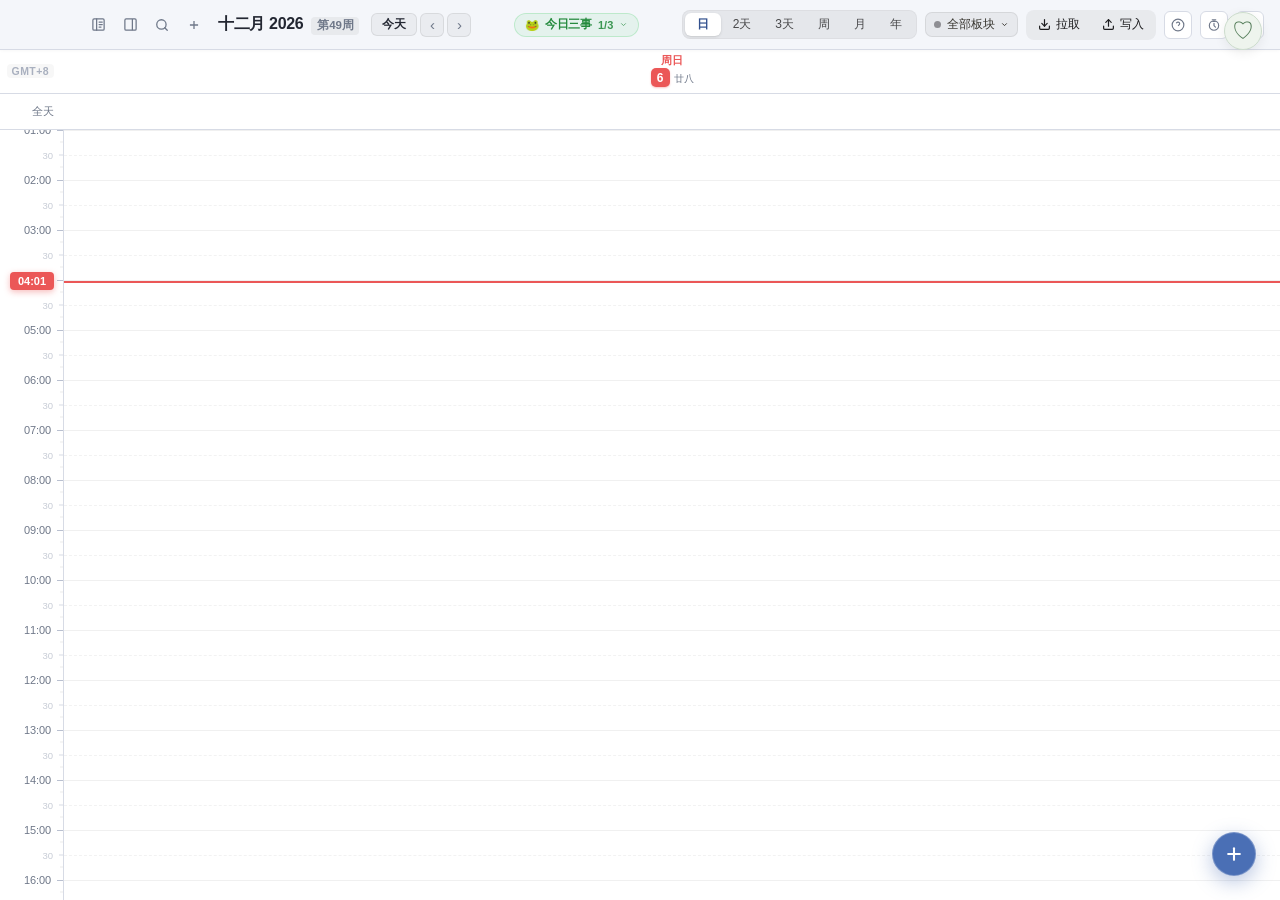
==== commit 810fcf23: "feat(health): wire health module into mac-app/index.html" ====
--- a/mac-app/index.html
+++ b/mac-app/index.html
@@ -36,6 +36,8 @@
     <link rel="stylesheet" href="styles.css?v=20261001_1" />
   </head>
   <body>
+    <!-- 独立健康概览入口：不侵入现有日程业务逻辑 -->
+    <a href="./health.html" title="健康全景" aria-label="健康全景" style="position:fixed;right:18px;top:12px;z-index:100000;display:grid;place-items:center;width:38px;height:38px;border-radius:50%;background:#eef4ed;color:#527b57;border:1px solid #ccdccc;text-decoration:none;font-size:22px;box-shadow:0 3px 12px #00000012">♡</a>
     <div id="root">
       <div id="app-boot-loading" style="display:flex;flex-direction:column;align-items:center;justify-content:center;height:100vh;background:#fdfcf9;color:#6f7681;font-family:-apple-system,BlinkMacSystemFont,'PingFang SC','Segoe UI',Roboto,sans-serif;">
         <img src="assets/app-icon.svg" alt="" style="width:56px;height:56px;margin-bottom:12px;" />
